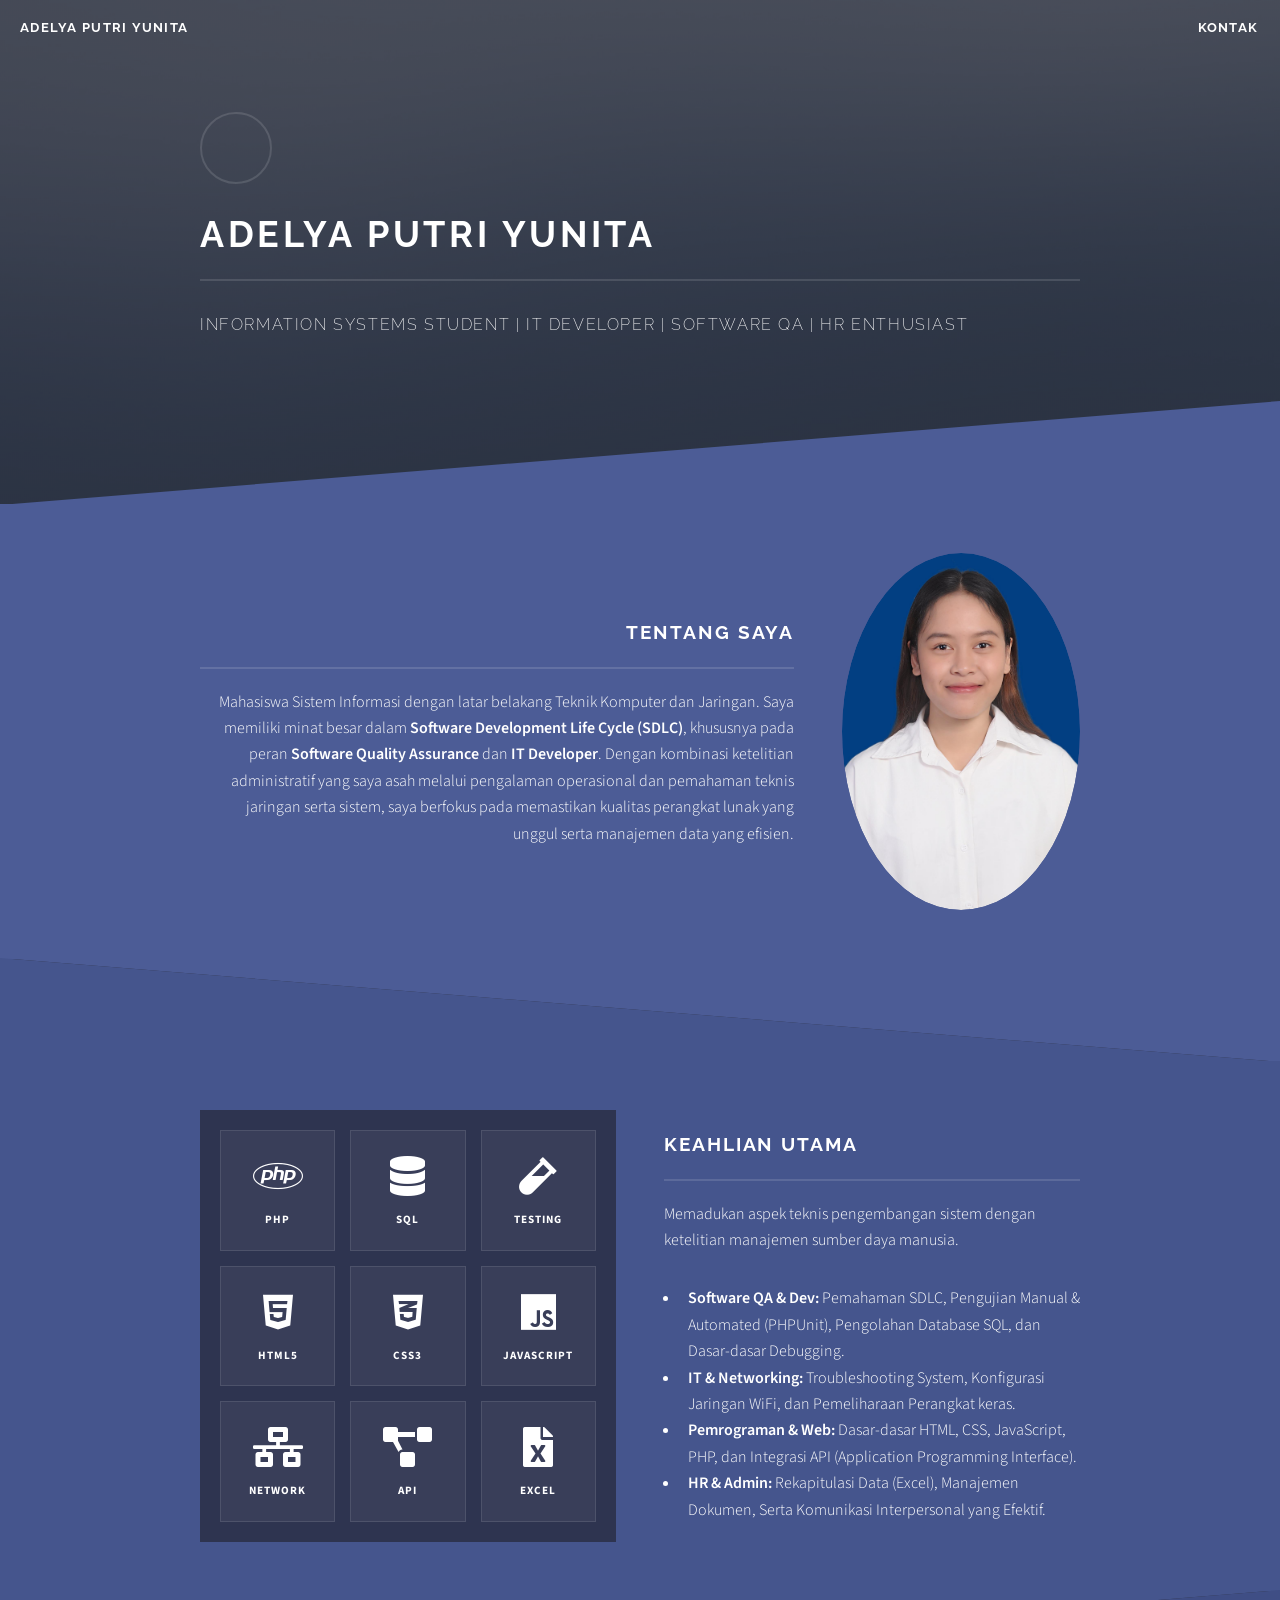
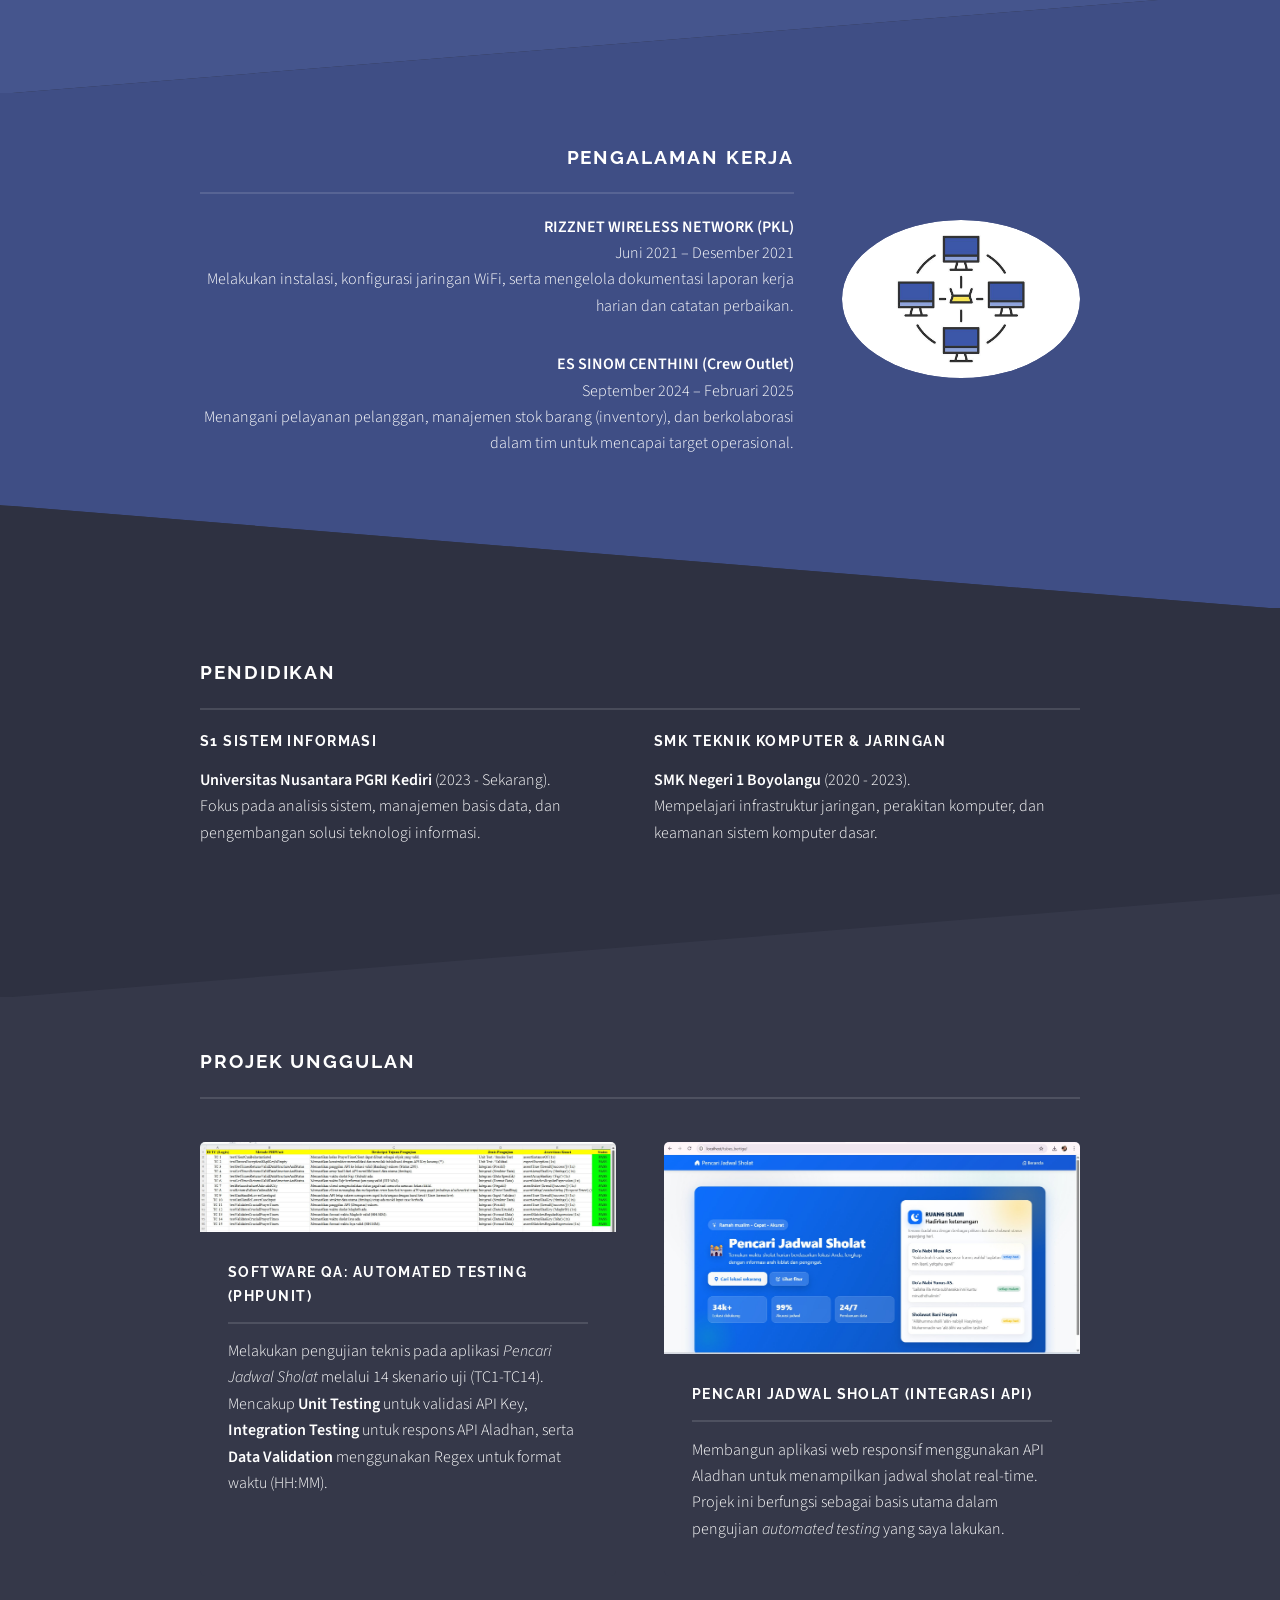
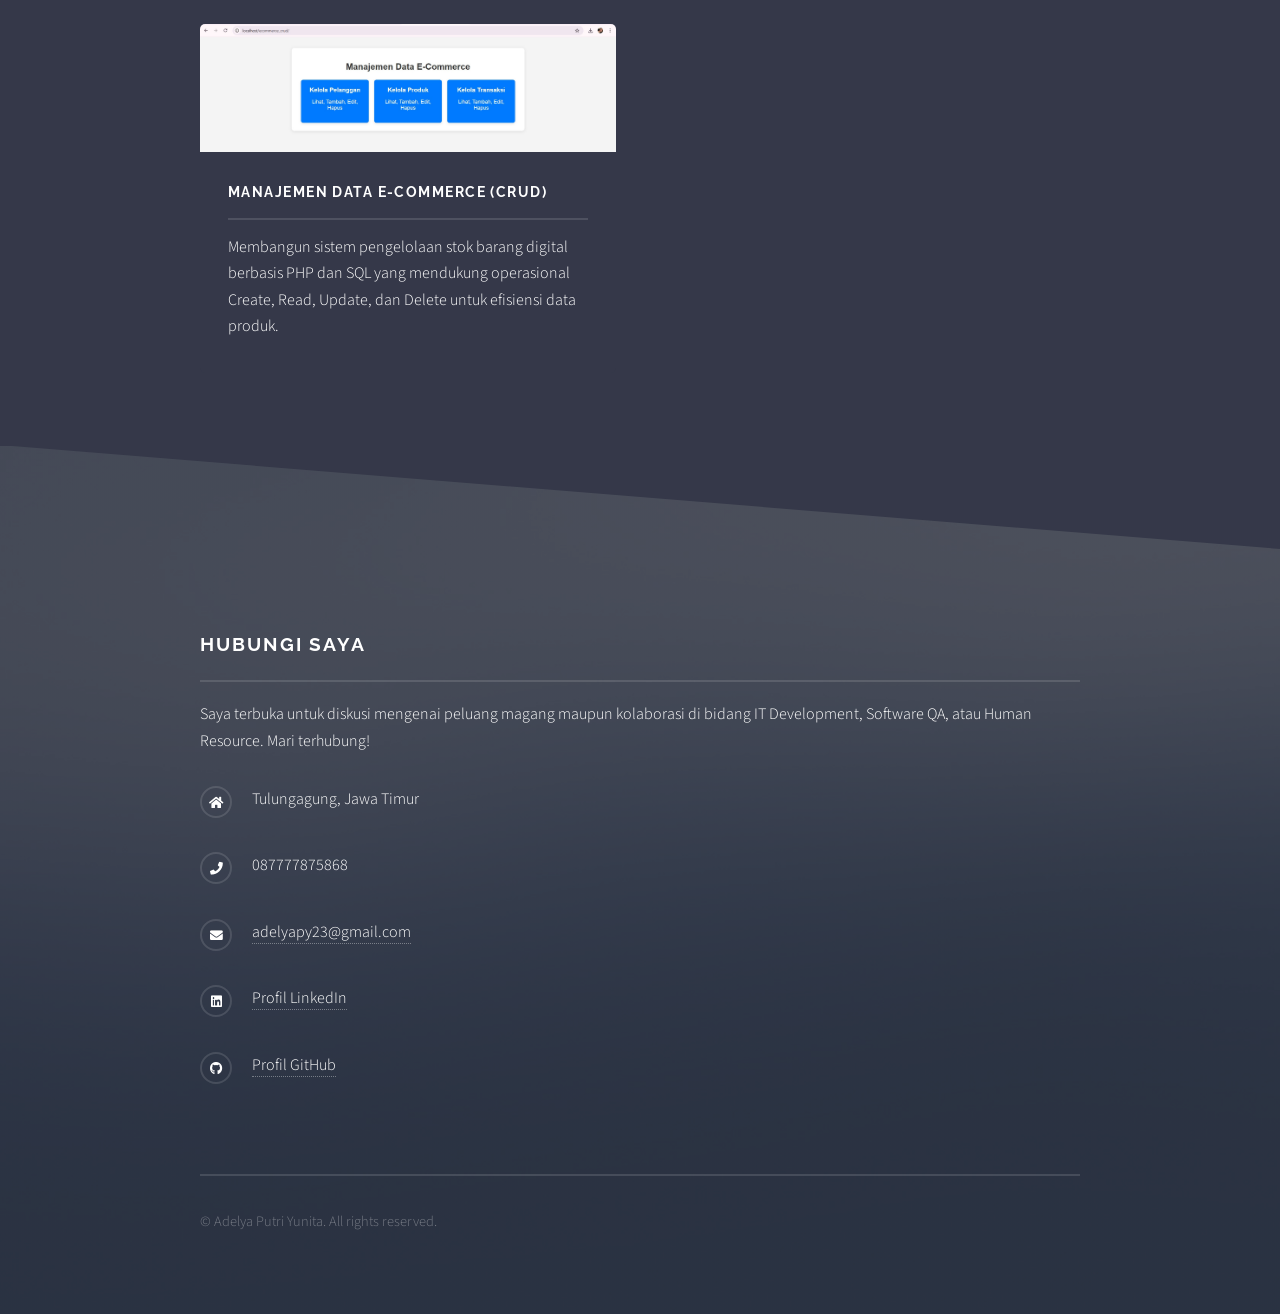
==== index.html @ 34295176 "[ADD] Menambahkan kode untuk tautan github" ====
<!DOCTYPE HTML>
<html>
	<head>
		<title>Portofolio | Adelya Putri Yunita</title>
		<meta charset="utf-8" />
		<meta name="viewport" content="width=device-width, initial-scale=1, user-scalable=no" />
		<link rel="stylesheet" href="assets/css/main.css" />
		<noscript><link rel="stylesheet" href="assets/css/noscript.css" /></noscript>
		<style>
			/* CSS khusus untuk kotak logo tools - SEGI EMPAT (TIDAK BULAT) */
			#two .image {
				border-radius: 0 !important; /* Menghilangkan border radius default template */
				background: #2e3450; /* Background gelap agar kontras */
				width: 100% !important; /* Memastikan lebar maksimal */
				max-width: 600px !important; /* Menambah batas lebar agar tidak terpotong */
			}

			#two .image:before {
				display: none; /* Menghilangkan overlay lingkaran jika ada */
			}

			.tool-grid {
				display: grid;
				grid-template-columns: repeat(3, 1fr);
				gap: 15px;
				padding: 20px;
			}

			.tool-box {
				background: rgba(255, 255, 255, 0.05); /* Kotak transparan halus */
				border: 1px solid rgba(255, 255, 255, 0.1);
				border-radius: 0; /* Pastikan kotak dalam juga tidak bulat */
				padding: 20px 10px;
				text-align: center;
				transition: transform 0.3s ease;
				display: flex;
				flex-direction: column;
				align-items: center;
				justify-content: center;
			}

			.tool-box:hover {
				background: rgba(255, 255, 255, 0.1);
				transform: translateY(-5px);
			}

			.tool-box i {
				font-size: 2.5em;
				color: #ffffff;
				margin-bottom: 10px;
				display: block;
				height: 50px; 
				line-height: 50px;
			}

			.tool-box span {
				font-size: 0.7em;
				font-weight: bold;
				text-transform: uppercase;
				letter-spacing: 1px;
				color: #ffffff;
				display: block;
			}
		</style>
	</head>
	<body class="is-preload">

		<div id="page-wrapper">

			<header id="header" class="alt">
				<h1><a href="index.html">Adelya Putri Yunita</a></h1>
				<nav>
					<a href="#footer">Kontak</a>
				</nav>
			</header>

			<section id="banner">
				<div class="inner">
					<div class="logo"><span class="icon fa-laptop-code"></span></div>
					<h2>Adelya Putri Yunita</h2>
					<p>Information Systems Student | IT Developer | Software QA | HR Enthusiast</p>
				</div>
			</section>

			<section id="wrapper">

				<section id="one" class="wrapper spotlight style1">
					<div class="inner">
						<a href="#" class="image"><img src="images/pic01.jpg" alt="Foto Adelya" /></a>
						<div class="content">
							<h2 class="major">Tentang Saya</h2>
							<p>Mahasiswa Sistem Informasi dengan latar belakang Teknik Komputer dan Jaringan. Saya memiliki minat besar dalam <b>Software Development Life Cycle (SDLC)</b>, khususnya pada peran <b>Software Quality Assurance</b> dan <b>IT Developer</b>. Dengan kombinasi ketelitian administratif yang saya asah melalui pengalaman operasional dan pemahaman teknis jaringan serta sistem, saya berfokus pada memastikan kualitas perangkat lunak yang unggul serta manajemen data yang efisien.</p>
						</div>
					</div>
				</section>

				<section id="two" class="wrapper alt spotlight style2">
					<div class="inner">
						<div class="image">
							<div class="tool-grid">
								<div class="tool-box">
									<i class="fab fa-php"></i>
									<span>PHP</span>
								</div>
								<div class="tool-box">
									<i class="fas fa-database"></i>
									<span>SQL</span>
								</div>
								<div class="tool-box">
									<i class="fas fa-vial"></i>
									<span>Testing</span>
								</div>
								<div class="tool-box">
									<i class="fab fa-html5"></i>
									<span>HTML5</span>
								</div>
								<div class="tool-box">
									<i class="fab fa-css3-alt"></i>
									<span>CSS3</span>
								</div>
								<div class="tool-box">
									<i class="fab fa-js"></i>
									<span>JavaScript</span>
								</div>
								<div class="tool-box">
									<i class="fas fa-network-wired"></i>
									<span>Network</span>
								</div>
								<div class="tool-box">
									<i class="fas fa-project-diagram"></i>
									<span>API</span>
								</div>
								<div class="tool-box">
									<i class="fas fa-file-excel"></i>
									<span>Excel</span>
								</div>
							</div>
						</div>
						<div class="content">
							<h2 class="major">Keahlian Utama</h2>
							<p>Memadukan aspek teknis pengembangan sistem dengan ketelitian manajemen sumber daya manusia.</p>
							<ul>
								<li><b>Software QA & Dev:</b> Pemahaman SDLC, Pengujian Manual & Automated (PHPUnit), Pengolahan Database SQL, dan Dasar-dasar Debugging.</li>
								<li><b>IT & Networking:</b> Troubleshooting System, Konfigurasi Jaringan WiFi, dan Pemeliharaan Perangkat keras.</li>
								<li><b>Pemrograman & Web:</b> Dasar-dasar HTML, CSS, JavaScript, PHP, dan Integrasi API (Application Programming Interface).</li>
								<li><b>HR & Admin:</b> Rekapitulasi Data (Excel), Manajemen Dokumen, Serta Komunikasi Interpersonal yang Efektif.</li>
							</ul>
						</div>
					</div>
				</section>

				<section id="three" class="wrapper spotlight style3">
					<div class="inner">
						<a href="#" class="image"><img src="images/experience.jpg" alt="Pengalaman Kerja" /></a>
						<div class="content">
							<h2 class="major">Pengalaman Kerja</h2>
							<p><b>RIZZNET WIRELESS NETWORK (PKL)</b><br>
							Juni 2021 – Desember 2021<br>
							Melakukan instalasi, konfigurasi jaringan WiFi, serta mengelola dokumentasi laporan kerja harian dan catatan perbaikan.</p>
							
							<p><b>ES SINOM CENTHINI (Crew Outlet)</b><br>
							September 2024 – Februari 2025<br>
							Menangani pelayanan pelanggan, manajemen stok barang (inventory), dan berkolaborasi dalam tim untuk mencapai target operasional.</p>
						</div>
					</div>
				</section>

				<section id="four" class="wrapper alt style1">
					<div class="inner">
						<h2 class="major">Pendidikan</h2>
						<div class="row">
							<div class="col-6 col-12-medium">
								<h3>S1 Sistem Informasi</h3>
								<p><b>Universitas Nusantara PGRI Kediri</b> (2023 - Sekarang).<br>
								Fokus pada analisis sistem, manajemen basis data, dan pengembangan solusi teknologi informasi.</p>
							</div>
							<div class="col-6 col-12-medium">
								<h3>SMK Teknik Komputer & Jaringan</h3>
								<p><b>SMK Negeri 1 Boyolangu</b> (2020 - 2023).<br>
								Mempelajari infrastruktur jaringan, perakitan komputer, dan keamanan sistem komputer dasar.</p>
							</div>
						</div>
					</div>
				</section>

				<section id="five" class="wrapper style2">
					<div class="inner">
						<h2 class="major">Projek Unggulan</h2>
						<section class="features">
							<article>
								<a href="#" class="image"><img src="images/project_qa.jpg" alt="Project QA" /></a>
								<h3 class="major">Software QA: Automated Testing (PHPUnit)</h3>
								<p>Melakukan pengujian teknis pada aplikasi <i>Pencari Jadwal Sholat</i> melalui 14 skenario uji (TC1-TC14). Mencakup <b>Unit Testing</b> untuk validasi API Key, <b>Integration Testing</b> untuk respons API Aladhan, serta <b>Data Validation</b> menggunakan Regex untuk format waktu (HH:MM).</p>
							</article>
							<article>
								<a href="#" class="image"><img src="images/project_sholat.jpg" alt="Pencari Jadwal Sholat" /></a>
								<h3 class="major">Pencari Jadwal Sholat (Integrasi API)</h3>
								<p>Membangun aplikasi web responsif menggunakan API Aladhan untuk menampilkan jadwal sholat real-time. Projek ini berfungsi sebagai basis utama dalam pengujian <i>automated testing</i> yang saya lakukan.</p>
							</article>
							<article>
								<a href="#" class="image"><img src="images/project_crud.jpg" alt="Project CRUD" /></a>
								<h3 class="major">Manajemen Data E-commerce (CRUD)</h3>
								<p>Membangun sistem pengelolaan stok barang digital berbasis PHP dan SQL yang mendukung operasional Create, Read, Update, dan Delete untuk efisiensi data produk.</p>
							</article>
						</section>
					</div>
				</section>

			</section>

			<section id="footer">
				<div class="inner">
					<h2 class="major">Hubungi Saya</h2>
					<p>Saya terbuka untuk diskusi mengenai peluang magang maupun kolaborasi di bidang IT Development, Software QA, atau Human Resource. Mari terhubung!</p>
					<ul class="contact">
						<li class="icon solid fa-home">Tulungagung, Jawa Timur</li>
						<li class="icon solid fa-phone">087777875868</li>
						<li class="icon solid fa-envelope"><a href="mailto:adelyapy23@gmail.com">adelyapy23@gmail.com</a></li>
						<li class="icon brands fa-linkedin"><a href="https://www.linkedin.com/in/adelya-putri-yunita/">Profil LinkedIn</a></li>
						<li class="icon brands fa-github"><a href="https://github.com/adelyapy">Profil GitHub</a></li>
					</ul>
					<ul class="copyright">
						<li>&copy; Adelya Putri Yunita. All rights reserved.</li>
					</ul>
				</div>
			</section>

		</div>

		<script src="assets/js/jquery.min.js"></script>
		<script src="assets/js/jquery.scrollex.min.js"></script>
		<script src="assets/js/browser.min.js"></script>
		<script src="assets/js/breakpoints.min.js"></script>
		<script src="assets/js/util.js"></script>
		<script src="assets/js/main.js"></script>

	</body>
</html>
---- assets/css/main.css ----
@import url(fontawesome-all.min.css);
@import url("https://fonts.googleapis.com/css?family=Raleway:200,700|Source+Sans+Pro:300,600,300italic,600italic");

/*
	Solid State by HTML5 UP
	html5up.net | @ajlkn
	Free for personal and commercial use under the CCA 3.0 license (html5up.net/license)
*/

html, body, div, span, applet, object,
iframe, h1, h2, h3, h4, h5, h6, p, blockquote,
pre, a, abbr, acronym, address, big, cite,
code, del, dfn, em, img, ins, kbd, q, s, samp,
small, strike, strong, sub, sup, tt, var, b,
u, i, center, dl, dt, dd, ol, ul, li, fieldset,
form, label, legend, table, caption, tbody,
tfoot, thead, tr, th, td, article, aside,
canvas, details, embed, figure, figcaption,
footer, header, hgroup, menu, nav, output, ruby,
section, summary, time, mark, audio, video {
	margin: 0;
	padding: 0;
	border: 0;
	font-size: 100%;
	font: inherit;
	vertical-align: baseline;}

article, aside, details, figcaption, figure,
footer, header, hgroup, menu, nav, section {
	display: block;}

body {
	line-height: 1;
}

ol, ul {
	list-style: none;
}

blockquote, q {
	quotes: none;
}

	blockquote:before, blockquote:after, q:before, q:after {
		content: '';
		content: none;
	}

table {
	border-collapse: collapse;
	border-spacing: 0;
}

body {
	-webkit-text-size-adjust: none;
}

mark {
	background-color: transparent;
	color: inherit;
}

input::-moz-focus-inner {
	border: 0;
	padding: 0;
}

input, select, textarea {
	-moz-appearance: none;
	-webkit-appearance: none;
	-ms-appearance: none;
	appearance: none;
}

/* Basic */

	@-ms-viewport {
		width: device-width;
	}

	body {
		-ms-overflow-style: scrollbar;
	}

	@media screen and (max-width: 480px) {

		html, body {
			min-width: 320px;
		}

	}

	html {
		box-sizing: border-box;
	}

	*, *:before, *:after {
		box-sizing: inherit;
	}

	body {
		background-color: #2e3141;
		background-image: linear-gradient(to top, rgba(46, 49, 65, 0.8), rgba(46, 49, 65, 0.8)), url("../../images/bg.jpg");
		background-size: auto, cover;
		background-attachment: fixed, fixed;
		background-position: center, center;
	}

		body.is-preload *, body.is-preload *:before, body.is-preload *:after {
			-moz-animation: none !important;
			-webkit-animation: none !important;
			-ms-animation: none !important;
			animation: none !important;
			-moz-transition: none !important;
			-webkit-transition: none !important;
			-ms-transition: none !important;
			transition: none !important;
		}

/* Type */

	body, input, select, textarea {
		color: #ffffff;
		font-family: "Source Sans Pro", Helvetica, sans-serif;
		font-size: 16.5pt;
		font-weight: 300;
		line-height: 1.65;
	}

		@media screen and (max-width: 1680px) {

			body, input, select, textarea {
				font-size: 13pt;
			}

		}

		@media screen and (max-width: 1280px) {

			body, input, select, textarea {
				font-size: 12pt;
			}

		}

		@media screen and (max-width: 980px) {

			body, input, select, textarea {
				font-size: 12pt;
			}

		}

		@media screen and (max-width: 736px) {

			body, input, select, textarea {
				font-size: 12pt;
			}

		}

		@media screen and (max-width: 480px) {

			body, input, select, textarea {
				font-size: 12pt;
			}

		}

	a {
		-moz-transition: color 0.2s ease-in-out, border-bottom-color 0.2s ease-in-out;
		-webkit-transition: color 0.2s ease-in-out, border-bottom-color 0.2s ease-in-out;
		-ms-transition: color 0.2s ease-in-out, border-bottom-color 0.2s ease-in-out;
		transition: color 0.2s ease-in-out, border-bottom-color 0.2s ease-in-out;
		border-bottom: dotted 1px rgba(255, 255, 255, 0.35);
		color: #ffffff;
		text-decoration: none;
	}

		a:hover {
			border-bottom-color: transparent;
			color: #ffffff !important;
		}

		a.special:not(.button) {
			text-decoration: none;
			border-bottom: 0;
			display: block;
			font-family: Raleway, Helvetica, sans-serif;
			font-size: 0.8em;
			font-weight: 700;
			letter-spacing: 0.1em;
			margin: 0 0 2em 0;
			text-transform: uppercase;
		}

			a.special:not(.button):before {
				-moz-osx-font-smoothing: grayscale;
				-webkit-font-smoothing: antialiased;
				display: inline-block;
				font-style: normal;
				font-variant: normal;
				text-rendering: auto;
				line-height: 1;
				text-transform: none !important;
				font-family: 'Font Awesome 5 Free';
				font-weight: 900;
			}

			a.special:not(.button):before {
				-moz-transition: background-color 0.2s ease-in-out;
				-webkit-transition: background-color 0.2s ease-in-out;
				-ms-transition: background-color 0.2s ease-in-out;
				transition: background-color 0.2s ease-in-out;
				border-radius: 100%;
				border: solid 2px rgba(255, 255, 255, 0.125);
				content: '\f105';
				display: inline-block;
				font-size: 1.25em;
				height: 2em;
				line-height: 1.75em;
				margin-right: 0.85em;
				text-align: center;
				text-indent: 0.15em;
				vertical-align: middle;
				width: 2em;
			}

			a.special:not(.button):hover:before {
				background-color: rgba(255, 255, 255, 0.025);
			}

			a.special:not(.button):active:before {
				background-color: rgba(255, 255, 255, 0.075);
			}

	strong, b {
		color: #ffffff;
		font-weight: 600;
	}

	em, i {
		font-style: italic;
	}

	p {
		margin: 0 0 2em 0;
	}

	h1, h2, h3, h4, h5, h6 {
		color: #ffffff;
		font-family: Raleway, Helvetica, sans-serif;
		font-weight: 700;
		letter-spacing: 0.1em;
		margin: 0 0 1em 0;
		text-transform: uppercase;
	}

		h1 a, h2 a, h3 a, h4 a, h5 a, h6 a {
			color: inherit;
			text-decoration: none;
			border-bottom: 0;
		}

		h1 span, h2 span, h3 span, h4 span, h5 span, h6 span {
			font-weight: 200;
		}

		h1.major, h2.major, h3.major, h4.major, h5.major, h6.major {
			padding-bottom: 1em;
			border-bottom: solid 2px rgba(255, 255, 255, 0.125);
		}

	h2 {
		font-size: 1.2em;
	}

	h3 {
		font-size: 0.9em;
	}

	h4 {
		font-size: 0.7em;
	}

	h5 {
		font-size: 0.7em;
	}

	h6 {
		font-size: 0.7em;
	}

	@media screen and (max-width: 736px) {

		h2 {
			font-size: 1em;
		}

		h3 {
			font-size: 0.8em;
		}

	}

	sub {
		font-size: 0.8em;
		position: relative;
		top: 0.5em;
	}

	sup {
		font-size: 0.8em;
		position: relative;
		top: -0.5em;
	}

	blockquote {
		border-left: solid 4px rgba(255, 255, 255, 0.125);
		font-style: italic;
		margin: 0 0 2em 0;
		padding: 0.5em 0 0.5em 2em;
	}

	code {
		background: rgba(255, 255, 255, 0.025);
		border-radius: 5px;
		border: solid 2px rgba(255, 255, 255, 0.125);
		font-family: "Courier New", monospace;
		font-size: 0.9em;
		margin: 0 0.25em;
		padding: 0.25em 0.65em;
	}

	pre {
		-webkit-overflow-scrolling: touch;
		font-family: "Courier New", monospace;
		font-size: 0.9em;
		margin: 0 0 2em 0;
	}

		pre code {
			display: block;
			line-height: 1.75em;
			padding: 1em 1.5em;
			overflow-x: auto;
		}

	hr {
		border: 0;
		border-bottom: solid 2px rgba(255, 255, 255, 0.125);
		margin: 2.5em 0;
	}

		hr.major {
			margin: 4em 0;
		}

	.align-left {
		text-align: left;
	}

	.align-center {
		text-align: center;
	}

	.align-right {
		text-align: right;
	}

/* Row */

	.row {
		display: flex;
		flex-wrap: wrap;
		box-sizing: border-box;
		align-items: stretch;
	}

		.row > * {
			box-sizing: border-box;
		}

		.row.gtr-uniform > * > :last-child {
			margin-bottom: 0;
		}

		.row.aln-left {
			justify-content: flex-start;
		}

		.row.aln-center {
			justify-content: center;
		}

		.row.aln-right {
			justify-content: flex-end;
		}

		.row.aln-top {
			align-items: flex-start;
		}

		.row.aln-middle {
			align-items: center;
		}

		.row.aln-bottom {
			align-items: flex-end;
		}

		.row > .imp {
			order: -1;
		}

		.row > .col-1 {
			width: 8.33333%;
		}

		.row > .off-1 {
			margin-left: 8.33333%;
		}

		.row > .col-2 {
			width: 16.66667%;
		}

		.row > .off-2 {
			margin-left: 16.66667%;
		}

		.row > .col-3 {
			width: 25%;
		}

		.row > .off-3 {
			margin-left: 25%;
		}

		.row > .col-4 {
			width: 33.33333%;
		}

		.row > .off-4 {
			margin-left: 33.33333%;
		}

		.row > .col-5 {
			width: 41.66667%;
		}

		.row > .off-5 {
			margin-left: 41.66667%;
		}

		.row > .col-6 {
			width: 50%;
		}

		.row > .off-6 {
			margin-left: 50%;
		}

		.row > .col-7 {
			width: 58.33333%;
		}

		.row > .off-7 {
			margin-left: 58.33333%;
		}

		.row > .col-8 {
			width: 66.66667%;
		}

		.row > .off-8 {
			margin-left: 66.66667%;
		}

		.row > .col-9 {
			width: 75%;
		}

		.row > .off-9 {
			margin-left: 75%;
		}

		.row > .col-10 {
			width: 83.33333%;
		}

		.row > .off-10 {
			margin-left: 83.33333%;
		}

		.row > .col-11 {
			width: 91.66667%;
		}

		.row > .off-11 {
			margin-left: 91.66667%;
		}

		.row > .col-12 {
			width: 100%;
		}

		.row > .off-12 {
			margin-left: 100%;
		}

		.row.gtr-0 {
			margin-top: 0;
			margin-left: 0em;
		}

			.row.gtr-0 > * {
				padding: 0 0 0 0em;
			}

			.row.gtr-0.gtr-uniform {
				margin-top: 0em;
			}

				.row.gtr-0.gtr-uniform > * {
					padding-top: 0em;
				}

		.row.gtr-25 {
			margin-top: 0;
			margin-left: -0.4375em;
		}

			.row.gtr-25 > * {
				padding: 0 0 0 0.4375em;
			}

			.row.gtr-25.gtr-uniform {
				margin-top: -0.4375em;
			}

				.row.gtr-25.gtr-uniform > * {
					padding-top: 0.4375em;
				}

		.row.gtr-50 {
			margin-top: 0;
			margin-left: -0.875em;
		}

			.row.gtr-50 > * {
				padding: 0 0 0 0.875em;
			}

			.row.gtr-50.gtr-uniform {
				margin-top: -0.875em;
			}

				.row.gtr-50.gtr-uniform > * {
					padding-top: 0.875em;
				}

		.row {
			margin-top: 0;
			margin-left: -1.75em;
		}

			.row > * {
				padding: 0 0 0 1.75em;
			}

			.row.gtr-uniform {
				margin-top: -1.75em;
			}

				.row.gtr-uniform > * {
					padding-top: 1.75em;
				}

		.row.gtr-150 {
			margin-top: 0;
			margin-left: -2.625em;
		}

			.row.gtr-150 > * {
				padding: 0 0 0 2.625em;
			}

			.row.gtr-150.gtr-uniform {
				margin-top: -2.625em;
			}

				.row.gtr-150.gtr-uniform > * {
					padding-top: 2.625em;
				}

		.row.gtr-200 {
			margin-top: 0;
			margin-left: -3.5em;
		}

			.row.gtr-200 > * {
				padding: 0 0 0 3.5em;
			}

			.row.gtr-200.gtr-uniform {
				margin-top: -3.5em;
			}

				.row.gtr-200.gtr-uniform > * {
					padding-top: 3.5em;
				}

		@media screen and (max-width: 1680px) {

			.row {
				display: flex;
				flex-wrap: wrap;
				box-sizing: border-box;
				align-items: stretch;
			}

				.row > * {
					box-sizing: border-box;
				}

				.row.gtr-uniform > * > :last-child {
					margin-bottom: 0;
				}

				.row.aln-left {
					justify-content: flex-start;
				}

				.row.aln-center {
					justify-content: center;
				}

				.row.aln-right {
					justify-content: flex-end;
				}

				.row.aln-top {
					align-items: flex-start;
				}

				.row.aln-middle {
					align-items: center;
				}

				.row.aln-bottom {
					align-items: flex-end;
				}

				.row > .imp-xlarge {
					order: -1;
				}

				.row > .col-1-xlarge {
					width: 8.33333%;
				}

				.row > .off-1-xlarge {
					margin-left: 8.33333%;
				}

				.row > .col-2-xlarge {
					width: 16.66667%;
				}

				.row > .off-2-xlarge {
					margin-left: 16.66667%;
				}

				.row > .col-3-xlarge {
					width: 25%;
				}

				.row > .off-3-xlarge {
					margin-left: 25%;
				}

				.row > .col-4-xlarge {
					width: 33.33333%;
				}

				.row > .off-4-xlarge {
					margin-left: 33.33333%;
				}

				.row > .col-5-xlarge {
					width: 41.66667%;
				}

				.row > .off-5-xlarge {
					margin-left: 41.66667%;
				}

				.row > .col-6-xlarge {
					width: 50%;
				}

				.row > .off-6-xlarge {
					margin-left: 50%;
				}

				.row > .col-7-xlarge {
					width: 58.33333%;
				}

				.row > .off-7-xlarge {
					margin-left: 58.33333%;
				}

				.row > .col-8-xlarge {
					width: 66.66667%;
				}

				.row > .off-8-xlarge {
					margin-left: 66.66667%;
				}

				.row > .col-9-xlarge {
					width: 75%;
				}

				.row > .off-9-xlarge {
					margin-left: 75%;
				}

				.row > .col-10-xlarge {
					width: 83.33333%;
				}

				.row > .off-10-xlarge {
					margin-left: 83.33333%;
				}

				.row > .col-11-xlarge {
					width: 91.66667%;
				}

				.row > .off-11-xlarge {
					margin-left: 91.66667%;
				}

				.row > .col-12-xlarge {
					width: 100%;
				}

				.row > .off-12-xlarge {
					margin-left: 100%;
				}

				.row.gtr-0 {
					margin-top: 0;
					margin-left: 0em;
				}

					.row.gtr-0 > * {
						padding: 0 0 0 0em;
					}

					.row.gtr-0.gtr-uniform {
						margin-top: 0em;
					}

						.row.gtr-0.gtr-uniform > * {
							padding-top: 0em;
						}

				.row.gtr-25 {
					margin-top: 0;
					margin-left: -0.4375em;
				}

					.row.gtr-25 > * {
						padding: 0 0 0 0.4375em;
					}

					.row.gtr-25.gtr-uniform {
						margin-top: -0.4375em;
					}

						.row.gtr-25.gtr-uniform > * {
							padding-top: 0.4375em;
						}

				.row.gtr-50 {
					margin-top: 0;
					margin-left: -0.875em;
				}

					.row.gtr-50 > * {
						padding: 0 0 0 0.875em;
					}

					.row.gtr-50.gtr-uniform {
						margin-top: -0.875em;
					}

						.row.gtr-50.gtr-uniform > * {
							padding-top: 0.875em;
						}

				.row {
					margin-top: 0;
					margin-left: -1.75em;
				}

					.row > * {
						padding: 0 0 0 1.75em;
					}

					.row.gtr-uniform {
						margin-top: -1.75em;
					}

						.row.gtr-uniform > * {
							padding-top: 1.75em;
						}

				.row.gtr-150 {
					margin-top: 0;
					margin-left: -2.625em;
				}

					.row.gtr-150 > * {
						padding: 0 0 0 2.625em;
					}

					.row.gtr-150.gtr-uniform {
						margin-top: -2.625em;
					}

						.row.gtr-150.gtr-uniform > * {
							padding-top: 2.625em;
						}

				.row.gtr-200 {
					margin-top: 0;
					margin-left: -3.5em;
				}

					.row.gtr-200 > * {
						padding: 0 0 0 3.5em;
					}

					.row.gtr-200.gtr-uniform {
						margin-top: -3.5em;
					}

						.row.gtr-200.gtr-uniform > * {
							padding-top: 3.5em;
						}

		}

		@media screen and (max-width: 1280px) {

			.row {
				display: flex;
				flex-wrap: wrap;
				box-sizing: border-box;
				align-items: stretch;
			}

				.row > * {
					box-sizing: border-box;
				}

				.row.gtr-uniform > * > :last-child {
					margin-bottom: 0;
				}

				.row.aln-left {
					justify-content: flex-start;
				}

				.row.aln-center {
					justify-content: center;
				}

				.row.aln-right {
					justify-content: flex-end;
				}

				.row.aln-top {
					align-items: flex-start;
				}

				.row.aln-middle {
					align-items: center;
				}

				.row.aln-bottom {
					align-items: flex-end;
				}

				.row > .imp-large {
					order: -1;
				}

				.row > .col-1-large {
					width: 8.33333%;
				}

				.row > .off-1-large {
					margin-left: 8.33333%;
				}

				.row > .col-2-large {
					width: 16.66667%;
				}

				.row > .off-2-large {
					margin-left: 16.66667%;
				}

				.row > .col-3-large {
					width: 25%;
				}

				.row > .off-3-large {
					margin-left: 25%;
				}

				.row > .col-4-large {
					width: 33.33333%;
				}

				.row > .off-4-large {
					margin-left: 33.33333%;
				}

				.row > .col-5-large {
					width: 41.66667%;
				}

				.row > .off-5-large {
					margin-left: 41.66667%;
				}

				.row > .col-6-large {
					width: 50%;
				}

				.row > .off-6-large {
					margin-left: 50%;
				}

				.row > .col-7-large {
					width: 58.33333%;
				}

				.row > .off-7-large {
					margin-left: 58.33333%;
				}

				.row > .col-8-large {
					width: 66.66667%;
				}

				.row > .off-8-large {
					margin-left: 66.66667%;
				}

				.row > .col-9-large {
					width: 75%;
				}

				.row > .off-9-large {
					margin-left: 75%;
				}

				.row > .col-10-large {
					width: 83.33333%;
				}

				.row > .off-10-large {
					margin-left: 83.33333%;
				}

				.row > .col-11-large {
					width: 91.66667%;
				}

				.row > .off-11-large {
					margin-left: 91.66667%;
				}

				.row > .col-12-large {
					width: 100%;
				}

				.row > .off-12-large {
					margin-left: 100%;
				}

				.row.gtr-0 {
					margin-top: 0;
					margin-left: 0em;
				}

					.row.gtr-0 > * {
						padding: 0 0 0 0em;
					}

					.row.gtr-0.gtr-uniform {
						margin-top: 0em;
					}

						.row.gtr-0.gtr-uniform > * {
							padding-top: 0em;
						}

				.row.gtr-25 {
					margin-top: 0;
					margin-left: -0.4375em;
				}

					.row.gtr-25 > * {
						padding: 0 0 0 0.4375em;
					}

					.row.gtr-25.gtr-uniform {
						margin-top: -0.4375em;
					}

						.row.gtr-25.gtr-uniform > * {
							padding-top: 0.4375em;
						}

				.row.gtr-50 {
					margin-top: 0;
					margin-left: -0.875em;
				}

					.row.gtr-50 > * {
						padding: 0 0 0 0.875em;
					}

					.row.gtr-50.gtr-uniform {
						margin-top: -0.875em;
					}

						.row.gtr-50.gtr-uniform > * {
							padding-top: 0.875em;
						}

				.row {
					margin-top: 0;
					margin-left: -1.75em;
				}

					.row > * {
						padding: 0 0 0 1.75em;
					}

					.row.gtr-uniform {
						margin-top: -1.75em;
					}

						.row.gtr-uniform > * {
							padding-top: 1.75em;
						}

				.row.gtr-150 {
					margin-top: 0;
					margin-left: -2.625em;
				}

					.row.gtr-150 > * {
						padding: 0 0 0 2.625em;
					}

					.row.gtr-150.gtr-uniform {
						margin-top: -2.625em;
					}

						.row.gtr-150.gtr-uniform > * {
							padding-top: 2.625em;
						}

				.row.gtr-200 {
					margin-top: 0;
					margin-left: -3.5em;
				}

					.row.gtr-200 > * {
						padding: 0 0 0 3.5em;
					}

					.row.gtr-200.gtr-uniform {
						margin-top: -3.5em;
					}

						.row.gtr-200.gtr-uniform > * {
							padding-top: 3.5em;
						}

		}

		@media screen and (max-width: 980px) {

			.row {
				display: flex;
				flex-wrap: wrap;
				box-sizing: border-box;
				align-items: stretch;
			}

				.row > * {
					box-sizing: border-box;
				}

				.row.gtr-uniform > * > :last-child {
					margin-bottom: 0;
				}

				.row.aln-left {
					justify-content: flex-start;
				}

				.row.aln-center {
					justify-content: center;
				}

				.row.aln-right {
					justify-content: flex-end;
				}

				.row.aln-top {
					align-items: flex-start;
				}

				.row.aln-middle {
					align-items: center;
				}

				.row.aln-bottom {
					align-items: flex-end;
				}

				.row > .imp-medium {
					order: -1;
				}

				.row > .col-1-medium {
					width: 8.33333%;
				}

				.row > .off-1-medium {
					margin-left: 8.33333%;
				}

				.row > .col-2-medium {
					width: 16.66667%;
				}

				.row > .off-2-medium {
					margin-left: 16.66667%;
				}

				.row > .col-3-medium {
					width: 25%;
				}

				.row > .off-3-medium {
					margin-left: 25%;
				}

				.row > .col-4-medium {
					width: 33.33333%;
				}

				.row > .off-4-medium {
					margin-left: 33.33333%;
				}

				.row > .col-5-medium {
					width: 41.66667%;
				}

				.row > .off-5-medium {
					margin-left: 41.66667%;
				}

				.row > .col-6-medium {
					width: 50%;
				}

				.row > .off-6-medium {
					margin-left: 50%;
				}

				.row > .col-7-medium {
					width: 58.33333%;
				}

				.row > .off-7-medium {
					margin-left: 58.33333%;
				}

				.row > .col-8-medium {
					width: 66.66667%;
				}

				.row > .off-8-medium {
					margin-left: 66.66667%;
				}

				.row > .col-9-medium {
					width: 75%;
				}

				.row > .off-9-medium {
					margin-left: 75%;
				}

				.row > .col-10-medium {
					width: 83.33333%;
				}

				.row > .off-10-medium {
					margin-left: 83.33333%;
				}

				.row > .col-11-medium {
					width: 91.66667%;
				}

				.row > .off-11-medium {
					margin-left: 91.66667%;
				}

				.row > .col-12-medium {
					width: 100%;
				}

				.row > .off-12-medium {
					margin-left: 100%;
				}

				.row.gtr-0 {
					margin-top: 0;
					margin-left: 0em;
				}

					.row.gtr-0 > * {
						padding: 0 0 0 0em;
					}

					.row.gtr-0.gtr-uniform {
						margin-top: 0em;
					}

						.row.gtr-0.gtr-uniform > * {
							padding-top: 0em;
						}

				.row.gtr-25 {
					margin-top: 0;
					margin-left: -0.4375em;
				}

					.row.gtr-25 > * {
						padding: 0 0 0 0.4375em;
					}

					.row.gtr-25.gtr-uniform {
						margin-top: -0.4375em;
					}

						.row.gtr-25.gtr-uniform > * {
							padding-top: 0.4375em;
						}

				.row.gtr-50 {
					margin-top: 0;
					margin-left: -0.875em;
				}

					.row.gtr-50 > * {
						padding: 0 0 0 0.875em;
					}

					.row.gtr-50.gtr-uniform {
						margin-top: -0.875em;
					}

						.row.gtr-50.gtr-uniform > * {
							padding-top: 0.875em;
						}

				.row {
					margin-top: 0;
					margin-left: -1.75em;
				}

					.row > * {
						padding: 0 0 0 1.75em;
					}

					.row.gtr-uniform {
						margin-top: -1.75em;
					}

						.row.gtr-uniform > * {
							padding-top: 1.75em;
						}

				.row.gtr-150 {
					margin-top: 0;
					margin-left: -2.625em;
				}

					.row.gtr-150 > * {
						padding: 0 0 0 2.625em;
					}

					.row.gtr-150.gtr-uniform {
						margin-top: -2.625em;
					}

						.row.gtr-150.gtr-uniform > * {
							padding-top: 2.625em;
						}

				.row.gtr-200 {
					margin-top: 0;
					margin-left: -3.5em;
				}

					.row.gtr-200 > * {
						padding: 0 0 0 3.5em;
					}

					.row.gtr-200.gtr-uniform {
						margin-top: -3.5em;
					}

						.row.gtr-200.gtr-uniform > * {
							padding-top: 3.5em;
						}

		}

		@media screen and (max-width: 736px) {

			.row {
				display: flex;
				flex-wrap: wrap;
				box-sizing: border-box;
				align-items: stretch;
			}

				.row > * {
					box-sizing: border-box;
				}

				.row.gtr-uniform > * > :last-child {
					margin-bottom: 0;
				}

				.row.aln-left {
					justify-content: flex-start;
				}

				.row.aln-center {
					justify-content: center;
				}

				.row.aln-right {
					justify-content: flex-end;
				}

				.row.aln-top {
					align-items: flex-start;
				}

				.row.aln-middle {
					align-items: center;
				}

				.row.aln-bottom {
					align-items: flex-end;
				}

				.row > .imp-small {
					order: -1;
				}

				.row > .col-1-small {
					width: 8.33333%;
				}

				.row > .off-1-small {
					margin-left: 8.33333%;
				}

				.row > .col-2-small {
					width: 16.66667%;
				}

				.row > .off-2-small {
					margin-left: 16.66667%;
				}

				.row > .col-3-small {
					width: 25%;
				}

				.row > .off-3-small {
					margin-left: 25%;
				}

				.row > .col-4-small {
					width: 33.33333%;
				}

				.row > .off-4-small {
					margin-left: 33.33333%;
				}

				.row > .col-5-small {
					width: 41.66667%;
				}

				.row > .off-5-small {
					margin-left: 41.66667%;
				}

				.row > .col-6-small {
					width: 50%;
				}

				.row > .off-6-small {
					margin-left: 50%;
				}

				.row > .col-7-small {
					width: 58.33333%;
				}

				.row > .off-7-small {
					margin-left: 58.33333%;
				}

				.row > .col-8-small {
					width: 66.66667%;
				}

				.row > .off-8-small {
					margin-left: 66.66667%;
				}

				.row > .col-9-small {
					width: 75%;
				}

				.row > .off-9-small {
					margin-left: 75%;
				}

				.row > .col-10-small {
					width: 83.33333%;
				}

				.row > .off-10-small {
					margin-left: 83.33333%;
				}

				.row > .col-11-small {
					width: 91.66667%;
				}

				.row > .off-11-small {
					margin-left: 91.66667%;
				}

				.row > .col-12-small {
					width: 100%;
				}

				.row > .off-12-small {
					margin-left: 100%;
				}

				.row.gtr-0 {
					margin-top: 0;
					margin-left: 0em;
				}

					.row.gtr-0 > * {
						padding: 0 0 0 0em;
					}

					.row.gtr-0.gtr-uniform {
						margin-top: 0em;
					}

						.row.gtr-0.gtr-uniform > * {
							padding-top: 0em;
						}

				.row.gtr-25 {
					margin-top: 0;
					margin-left: -0.3125em;
				}

					.row.gtr-25 > * {
						padding: 0 0 0 0.3125em;
					}

					.row.gtr-25.gtr-uniform {
						margin-top: -0.3125em;
					}

						.row.gtr-25.gtr-uniform > * {
							padding-top: 0.3125em;
						}

				.row.gtr-50 {
					margin-top: 0;
					margin-left: -0.625em;
				}

					.row.gtr-50 > * {
						padding: 0 0 0 0.625em;
					}

					.row.gtr-50.gtr-uniform {
						margin-top: -0.625em;
					}

						.row.gtr-50.gtr-uniform > * {
							padding-top: 0.625em;
						}

				.row {
					margin-top: 0;
					margin-left: -1.25em;
				}

					.row > * {
						padding: 0 0 0 1.25em;
					}

					.row.gtr-uniform {
						margin-top: -1.25em;
					}

						.row.gtr-uniform > * {
							padding-top: 1.25em;
						}

				.row.gtr-150 {
					margin-top: 0;
					margin-left: -1.875em;
				}

					.row.gtr-150 > * {
						padding: 0 0 0 1.875em;
					}

					.row.gtr-150.gtr-uniform {
						margin-top: -1.875em;
					}

						.row.gtr-150.gtr-uniform > * {
							padding-top: 1.875em;
						}

				.row.gtr-200 {
					margin-top: 0;
					margin-left: -2.5em;
				}

					.row.gtr-200 > * {
						padding: 0 0 0 2.5em;
					}

					.row.gtr-200.gtr-uniform {
						margin-top: -2.5em;
					}

						.row.gtr-200.gtr-uniform > * {
							padding-top: 2.5em;
						}

		}

		@media screen and (max-width: 480px) {

			.row {
				display: flex;
				flex-wrap: wrap;
				box-sizing: border-box;
				align-items: stretch;
			}

				.row > * {
					box-sizing: border-box;
				}

				.row.gtr-uniform > * > :last-child {
					margin-bottom: 0;
				}

				.row.aln-left {
					justify-content: flex-start;
				}

				.row.aln-center {
					justify-content: center;
				}

				.row.aln-right {
					justify-content: flex-end;
				}

				.row.aln-top {
					align-items: flex-start;
				}

				.row.aln-middle {
					align-items: center;
				}

				.row.aln-bottom {
					align-items: flex-end;
				}

				.row > .imp-xsmall {
					order: -1;
				}

				.row > .col-1-xsmall {
					width: 8.33333%;
				}

				.row > .off-1-xsmall {
					margin-left: 8.33333%;
				}

				.row > .col-2-xsmall {
					width: 16.66667%;
				}

				.row > .off-2-xsmall {
					margin-left: 16.66667%;
				}

				.row > .col-3-xsmall {
					width: 25%;
				}

				.row > .off-3-xsmall {
					margin-left: 25%;
				}

				.row > .col-4-xsmall {
					width: 33.33333%;
				}

				.row > .off-4-xsmall {
					margin-left: 33.33333%;
				}

				.row > .col-5-xsmall {
					width: 41.66667%;
				}

				.row > .off-5-xsmall {
					margin-left: 41.66667%;
				}

				.row > .col-6-xsmall {
					width: 50%;
				}

				.row > .off-6-xsmall {
					margin-left: 50%;
				}

				.row > .col-7-xsmall {
					width: 58.33333%;
				}

				.row > .off-7-xsmall {
					margin-left: 58.33333%;
				}

				.row > .col-8-xsmall {
					width: 66.66667%;
				}

				.row > .off-8-xsmall {
					margin-left: 66.66667%;
				}

				.row > .col-9-xsmall {
					width: 75%;
				}

				.row > .off-9-xsmall {
					margin-left: 75%;
				}

				.row > .col-10-xsmall {
					width: 83.33333%;
				}

				.row > .off-10-xsmall {
					margin-left: 83.33333%;
				}

				.row > .col-11-xsmall {
					width: 91.66667%;
				}

				.row > .off-11-xsmall {
					margin-left: 91.66667%;
				}

				.row > .col-12-xsmall {
					width: 100%;
				}

				.row > .off-12-xsmall {
					margin-left: 100%;
				}

				.row.gtr-0 {
					margin-top: 0;
					margin-left: 0em;
				}

					.row.gtr-0 > * {
						padding: 0 0 0 0em;
					}

					.row.gtr-0.gtr-uniform {
						margin-top: 0em;
					}

						.row.gtr-0.gtr-uniform > * {
							padding-top: 0em;
						}

				.row.gtr-25 {
					margin-top: 0;
					margin-left: -0.3125em;
				}

					.row.gtr-25 > * {
						padding: 0 0 0 0.3125em;
					}

					.row.gtr-25.gtr-uniform {
						margin-top: -0.3125em;
					}

						.row.gtr-25.gtr-uniform > * {
							padding-top: 0.3125em;
						}

				.row.gtr-50 {
					margin-top: 0;
					margin-left: -0.625em;
				}

					.row.gtr-50 > * {
						padding: 0 0 0 0.625em;
					}

					.row.gtr-50.gtr-uniform {
						margin-top: -0.625em;
					}

						.row.gtr-50.gtr-uniform > * {
							padding-top: 0.625em;
						}

				.row {
					margin-top: 0;
					margin-left: -1.25em;
				}

					.row > * {
						padding: 0 0 0 1.25em;
					}

					.row.gtr-uniform {
						margin-top: -1.25em;
					}

						.row.gtr-uniform > * {
							padding-top: 1.25em;
						}

				.row.gtr-150 {
					margin-top: 0;
					margin-left: -1.875em;
				}

					.row.gtr-150 > * {
						padding: 0 0 0 1.875em;
					}

					.row.gtr-150.gtr-uniform {
						margin-top: -1.875em;
					}

						.row.gtr-150.gtr-uniform > * {
							padding-top: 1.875em;
						}

				.row.gtr-200 {
					margin-top: 0;
					margin-left: -2.5em;
				}

					.row.gtr-200 > * {
						padding: 0 0 0 2.5em;
					}

					.row.gtr-200.gtr-uniform {
						margin-top: -2.5em;
					}

						.row.gtr-200.gtr-uniform > * {
							padding-top: 2.5em;
						}

		}

		@media screen and (max-width: 360px) {

			.row {
				display: flex;
				flex-wrap: wrap;
				box-sizing: border-box;
				align-items: stretch;
			}

				.row > * {
					box-sizing: border-box;
				}

				.row.gtr-uniform > * > :last-child {
					margin-bottom: 0;
				}

				.row.aln-left {
					justify-content: flex-start;
				}

				.row.aln-center {
					justify-content: center;
				}

				.row.aln-right {
					justify-content: flex-end;
				}

				.row.aln-top {
					align-items: flex-start;
				}

				.row.aln-middle {
					align-items: center;
				}

				.row.aln-bottom {
					align-items: flex-end;
				}

				.row > .imp-xxsmall {
					order: -1;
				}

				.row > .col-1-xxsmall {
					width: 8.33333%;
				}

				.row > .off-1-xxsmall {
					margin-left: 8.33333%;
				}

				.row > .col-2-xxsmall {
					width: 16.66667%;
				}

				.row > .off-2-xxsmall {
					margin-left: 16.66667%;
				}

				.row > .col-3-xxsmall {
					width: 25%;
				}

				.row > .off-3-xxsmall {
					margin-left: 25%;
				}

				.row > .col-4-xxsmall {
					width: 33.33333%;
				}

				.row > .off-4-xxsmall {
					margin-left: 33.33333%;
				}

				.row > .col-5-xxsmall {
					width: 41.66667%;
				}

				.row > .off-5-xxsmall {
					margin-left: 41.66667%;
				}

				.row > .col-6-xxsmall {
					width: 50%;
				}

				.row > .off-6-xxsmall {
					margin-left: 50%;
				}

				.row > .col-7-xxsmall {
					width: 58.33333%;
				}

				.row > .off-7-xxsmall {
					margin-left: 58.33333%;
				}

				.row > .col-8-xxsmall {
					width: 66.66667%;
				}

				.row > .off-8-xxsmall {
					margin-left: 66.66667%;
				}

				.row > .col-9-xxsmall {
					width: 75%;
				}

				.row > .off-9-xxsmall {
					margin-left: 75%;
				}

				.row > .col-10-xxsmall {
					width: 83.33333%;
				}

				.row > .off-10-xxsmall {
					margin-left: 83.33333%;
				}

				.row > .col-11-xxsmall {
					width: 91.66667%;
				}

				.row > .off-11-xxsmall {
					margin-left: 91.66667%;
				}

				.row > .col-12-xxsmall {
					width: 100%;
				}

				.row > .off-12-xxsmall {
					margin-left: 100%;
				}

				.row.gtr-0 {
					margin-top: 0;
					margin-left: 0em;
				}

					.row.gtr-0 > * {
						padding: 0 0 0 0em;
					}

					.row.gtr-0.gtr-uniform {
						margin-top: 0em;
					}

						.row.gtr-0.gtr-uniform > * {
							padding-top: 0em;
						}

				.row.gtr-25 {
					margin-top: 0;
					margin-left: -0.3125em;
				}

					.row.gtr-25 > * {
						padding: 0 0 0 0.3125em;
					}

					.row.gtr-25.gtr-uniform {
						margin-top: -0.3125em;
					}

						.row.gtr-25.gtr-uniform > * {
							padding-top: 0.3125em;
						}

				.row.gtr-50 {
					margin-top: 0;
					margin-left: -0.625em;
				}

					.row.gtr-50 > * {
						padding: 0 0 0 0.625em;
					}

					.row.gtr-50.gtr-uniform {
						margin-top: -0.625em;
					}

						.row.gtr-50.gtr-uniform > * {
							padding-top: 0.625em;
						}

				.row {
					margin-top: 0;
					margin-left: -1.25em;
				}

					.row > * {
						padding: 0 0 0 1.25em;
					}

					.row.gtr-uniform {
						margin-top: -1.25em;
					}

						.row.gtr-uniform > * {
							padding-top: 1.25em;
						}

				.row.gtr-150 {
					margin-top: 0;
					margin-left: -1.875em;
				}

					.row.gtr-150 > * {
						padding: 0 0 0 1.875em;
					}

					.row.gtr-150.gtr-uniform {
						margin-top: -1.875em;
					}

						.row.gtr-150.gtr-uniform > * {
							padding-top: 1.875em;
						}

				.row.gtr-200 {
					margin-top: 0;
					margin-left: -2.5em;
				}

					.row.gtr-200 > * {
						padding: 0 0 0 2.5em;
					}

					.row.gtr-200.gtr-uniform {
						margin-top: -2.5em;
					}

						.row.gtr-200.gtr-uniform > * {
							padding-top: 2.5em;
						}

		}

/* Section/Article */

	section.special, article.special {
		text-align: center;
	}

/* Form */

	form {
		margin: 0 0 2em 0;
	}

		form > :last-child {
			margin-bottom: 0;
		}

		form > .fields {
			display: -moz-flex;
			display: -webkit-flex;
			display: -ms-flex;
			display: flex;
			-moz-flex-wrap: wrap;
			-webkit-flex-wrap: wrap;
			-ms-flex-wrap: wrap;
			flex-wrap: wrap;
			width: calc(100% + 3em);
			margin: -1.5em 0 2em -1.5em;
		}

			form > .fields > .field {
				-moz-flex-grow: 0;
				-webkit-flex-grow: 0;
				-ms-flex-grow: 0;
				flex-grow: 0;
				-moz-flex-shrink: 0;
				-webkit-flex-shrink: 0;
				-ms-flex-shrink: 0;
				flex-shrink: 0;
				padding: 1.5em 0 0 1.5em;
				width: calc(100% - 1.5em);
			}

				form > .fields > .field.half {
					width: calc(50% - 0.75em);
				}

				form > .fields > .field.third {
					width: calc(100%/3 - 0.5em);
				}

				form > .fields > .field.quarter {
					width: calc(25% - 0.375em);
				}

		@media screen and (max-width: 480px) {

			form > .fields {
				width: calc(100% + 3em);
				margin: -1.5em 0 2em -1.5em;
			}

				form > .fields > .field {
					padding: 1.5em 0 0 1.5em;
					width: calc(100% - 1.5em);
				}

					form > .fields > .field.half {
						width: calc(100% - 1.5em);
					}

					form > .fields > .field.third {
						width: calc(100% - 1.5em);
					}

					form > .fields > .field.quarter {
						width: calc(100% - 1.5em);
					}

		}

	label {
		color: #ffffff;
		display: block;
		font-family: Raleway, Helvetica, sans-serif;
		font-size: 0.8em;
		font-weight: 700;
		letter-spacing: 0.1em;
		margin: 0 0 0.7em 0;
		text-transform: uppercase;
	}

	input[type="text"],
	input[type="password"],
	input[type="email"],
	input[type="tel"],
	select,
	textarea {
		-moz-appearance: none;
		-webkit-appearance: none;
		-ms-appearance: none;
		appearance: none;
		background: rgba(255, 255, 255, 0.025);
		border-radius: 5px;
		border: none;
		border: solid 2px rgba(255, 255, 255, 0.125);
		color: inherit;
		display: block;
		outline: 0;
		padding: 0 1em;
		text-decoration: none;
		width: 100%;
	}

		input[type="text"]:invalid,
		input[type="password"]:invalid,
		input[type="email"]:invalid,
		input[type="tel"]:invalid,
		select:invalid,
		textarea:invalid {
			box-shadow: none;
		}

		input[type="text"]:focus,
		input[type="password"]:focus,
		input[type="email"]:focus,
		input[type="tel"]:focus,
		select:focus,
		textarea:focus {
			border-color: #5b6ba6;
		}

	select {
		background-image: url("data:image/svg+xml;charset=utf8,%3Csvg xmlns='http://www.w3.org/2000/svg' width='40' height='40' preserveAspectRatio='none' viewBox='0 0 40 40'%3E%3Cpath d='M9.4,12.3l10.4,10.4l10.4-10.4c0.2-0.2,0.5-0.4,0.9-0.4c0.3,0,0.6,0.1,0.9,0.4l3.3,3.3c0.2,0.2,0.4,0.5,0.4,0.9 c0,0.4-0.1,0.6-0.4,0.9L20.7,31.9c-0.2,0.2-0.5,0.4-0.9,0.4c-0.3,0-0.6-0.1-0.9-0.4L4.3,17.3c-0.2-0.2-0.4-0.5-0.4-0.9 c0-0.4,0.1-0.6,0.4-0.9l3.3-3.3c0.2-0.2,0.5-0.4,0.9-0.4S9.1,12.1,9.4,12.3z' fill='rgba(255, 255, 255, 0.125)' /%3E%3C/svg%3E");
		background-size: 1.25rem;
		background-repeat: no-repeat;
		background-position: calc(100% - 1rem) center;
		height: 2.75em;
		padding-right: 2.75em;
		text-overflow: ellipsis;
	}

		select option {
			color: #ffffff;
			background: #2e3141;
		}

		select:focus::-ms-value {
			background-color: transparent;
		}

		select::-ms-expand {
			display: none;
		}

	input[type="text"],
	input[type="password"],
	input[type="email"],
	select {
		height: 2.75em;
	}

	textarea {
		padding: 0.75em 1em;
	}

	input[type="checkbox"],
	input[type="radio"] {
		-moz-appearance: none;
		-webkit-appearance: none;
		-ms-appearance: none;
		appearance: none;
		display: block;
		float: left;
		margin-right: -2em;
		opacity: 0;
		width: 1em;
		z-index: -1;
	}

		input[type="checkbox"] + label,
		input[type="radio"] + label {
			text-decoration: none;
			color: #ffffff;
			cursor: pointer;
			display: inline-block;
			font-size: 1em;
			font-family: "Source Sans Pro", Helvetica, sans-serif;
			text-transform: none;
			letter-spacing: 0;
			font-weight: 300;
			padding-left: 2.4em;
			padding-right: 0.75em;
			position: relative;
		}

			input[type="checkbox"] + label:before,
			input[type="radio"] + label:before {
				-moz-osx-font-smoothing: grayscale;
				-webkit-font-smoothing: antialiased;
				display: inline-block;
				font-style: normal;
				font-variant: normal;
				text-rendering: auto;
				line-height: 1;
				text-transform: none !important;
				font-family: 'Font Awesome 5 Free';
				font-weight: 900;
			}

			input[type="checkbox"] + label:before,
			input[type="radio"] + label:before {
				background: rgba(255, 255, 255, 0.025);
				border-radius: 5px;
				border: solid 2px rgba(255, 255, 255, 0.125);
				content: '';
				display: inline-block;
				font-size: 0.8em;
				height: 2.0625em;
				left: 0;
				line-height: 2.0625em;
				position: absolute;
				text-align: center;
				top: 0;
				width: 2.0625em;
			}

		input[type="checkbox"]:checked + label:before,
		input[type="radio"]:checked + label:before {
			background: #ffffff;
			border-color: #ffffff;
			content: '\f00c';
			color: #2e3141;
		}

		input[type="checkbox"]:focus + label:before,
		input[type="radio"]:focus + label:before {
			border-color: #4c5c96;
		}

	input[type="checkbox"] + label:before {
		border-radius: 5px;
	}

	input[type="radio"] + label:before {
		border-radius: 100%;
	}

	::-webkit-input-placeholder {
		color: rgba(255, 255, 255, 0.35) !important;
		opacity: 1.0;
	}

	:-moz-placeholder {
		color: rgba(255, 255, 255, 0.35) !important;
		opacity: 1.0;
	}

	::-moz-placeholder {
		color: rgba(255, 255, 255, 0.35) !important;
		opacity: 1.0;
	}

	:-ms-input-placeholder {
		color: rgba(255, 255, 255, 0.35) !important;
		opacity: 1.0;
	}

/* Box */

	.box {
		border-radius: 5px;
		border: solid 2px rgba(255, 255, 255, 0.125);
		margin-bottom: 2em;
		padding: 1.5em;
	}

		.box > :last-child,
		.box > :last-child > :last-child,
		.box > :last-child > :last-child > :last-child {
			margin-bottom: 0;
		}

		.box.alt {
			border: 0;
			border-radius: 0;
			padding: 0;
		}

/* Icon */

	.icon {
		text-decoration: none;
		border-bottom: none;
		position: relative;
	}

		.icon:before {
			-moz-osx-font-smoothing: grayscale;
			-webkit-font-smoothing: antialiased;
			display: inline-block;
			font-style: normal;
			font-variant: normal;
			text-rendering: auto;
			line-height: 1;
			text-transform: none !important;
			font-family: 'Font Awesome 5 Free';
			font-weight: 400;
		}

		.icon > .label {
			display: none;
		}

		.icon:before {
			line-height: inherit;
		}

		.icon.solid:before {
			font-weight: 900;
		}

		.icon.brands:before {
			font-family: 'Font Awesome 5 Brands';
		}

/* Image */

	.image {
		border-radius: 5px;
		border: 0;
		display: inline-block;
		position: relative;
	}

		.image img {
			border-radius: 5px;
			display: block;
		}

		.image.left, .image.right {
			max-width: 40%;
		}

			.image.left img, .image.right img {
				width: 100%;
			}

		.image.left {
			float: left;
			padding: 0 1.5em 1em 0;
			top: 0.25em;
		}

		.image.right {
			float: right;
			padding: 0 0 1em 1.5em;
			top: 0.25em;
		}

		.image.fit {
			display: block;
			margin: 0 0 2em 0;
			width: 100%;
		}

			.image.fit img {
				width: 100%;
			}

		.image.main {
			display: block;
			margin: 0 0 3em 0;
			width: 100%;
		}

			.image.main img {
				width: 100%;
			}

/* List */

	ol {
		list-style: decimal;
		margin: 0 0 2em 0;
		padding-left: 1.25em;
	}

		ol li {
			padding-left: 0.25em;
		}

	ul {
		list-style: disc;
		margin: 0 0 2em 0;
		padding-left: 1em;
	}

		ul li {
			padding-left: 0.5em;
		}

		ul.alt {
			list-style: none;
			padding-left: 0;
		}

			ul.alt li {
				border-top: solid 1px rgba(255, 255, 255, 0.125);
				padding: 0.5em 0;
			}

				ul.alt li:first-child {
					border-top: 0;
					padding-top: 0;
				}

	dl {
		margin: 0 0 2em 0;
	}

		dl dt {
			display: block;
			font-weight: 600;
			margin: 0 0 1em 0;
		}

		dl dd {
			margin-left: 2em;
		}

/* Actions */

	ul.actions {
		display: -moz-flex;
		display: -webkit-flex;
		display: -ms-flex;
		display: flex;
		cursor: default;
		list-style: none;
		margin-left: -1em;
		padding-left: 0;
	}

		ul.actions li {
			padding: 0 0 0 1em;
			vertical-align: middle;
		}

		ul.actions.special {
			-moz-justify-content: center;
			-webkit-justify-content: center;
			-ms-justify-content: center;
			justify-content: center;
			width: 100%;
			margin-left: 0;
		}

			ul.actions.special li:first-child {
				padding-left: 0;
			}

		ul.actions.stacked {
			-moz-flex-direction: column;
			-webkit-flex-direction: column;
			-ms-flex-direction: column;
			flex-direction: column;
			margin-left: 0;
		}

			ul.actions.stacked li {
				padding: 1.3em 0 0 0;
			}

				ul.actions.stacked li:first-child {
					padding-top: 0;
				}

		ul.actions.fit {
			width: calc(100% + 1em);
		}

			ul.actions.fit li {
				-moz-flex-grow: 1;
				-webkit-flex-grow: 1;
				-ms-flex-grow: 1;
				flex-grow: 1;
				-moz-flex-shrink: 1;
				-webkit-flex-shrink: 1;
				-ms-flex-shrink: 1;
				flex-shrink: 1;
				width: 100%;
			}

				ul.actions.fit li > * {
					width: 100%;
				}

			ul.actions.fit.stacked {
				width: 100%;
			}

		@media screen and (max-width: 480px) {

			ul.actions:not(.fixed) {
				-moz-flex-direction: column;
				-webkit-flex-direction: column;
				-ms-flex-direction: column;
				flex-direction: column;
				margin-left: 0;
				width: 100% !important;
			}

				ul.actions:not(.fixed) li {
					-moz-flex-grow: 1;
					-webkit-flex-grow: 1;
					-ms-flex-grow: 1;
					flex-grow: 1;
					-moz-flex-shrink: 1;
					-webkit-flex-shrink: 1;
					-ms-flex-shrink: 1;
					flex-shrink: 1;
					padding: 1em 0 0 0;
					text-align: center;
					width: 100%;
				}

					ul.actions:not(.fixed) li > * {
						width: 100%;
					}

					ul.actions:not(.fixed) li:first-child {
						padding-top: 0;
					}

					ul.actions:not(.fixed) li input[type="submit"],
					ul.actions:not(.fixed) li input[type="reset"],
					ul.actions:not(.fixed) li input[type="button"],
					ul.actions:not(.fixed) li button,
					ul.actions:not(.fixed) li .button {
						width: 100%;
					}

						ul.actions:not(.fixed) li input[type="submit"].icon:before,
						ul.actions:not(.fixed) li input[type="reset"].icon:before,
						ul.actions:not(.fixed) li input[type="button"].icon:before,
						ul.actions:not(.fixed) li button.icon:before,
						ul.actions:not(.fixed) li .button.icon:before {
							margin-left: -0.5rem;
						}

		}

/* Icons */

	ul.icons {
		cursor: default;
		list-style: none;
		padding-left: 0;
	}

		ul.icons li {
			display: inline-block;
			padding: 0 1em 0 0;
		}

			ul.icons li:last-child {
				padding-right: 0;
			}

			ul.icons li .icon:before {
				font-size: 1.25em;
			}

/* Contact */

	ul.contact {
		list-style: none;
		padding: 0;
	}

		ul.contact li {
			text-decoration: none;
			margin: 2.5em 0 0 0;
			padding: 0 0 0 3.25em;
			position: relative;
		}

			ul.contact li:before {
				-moz-osx-font-smoothing: grayscale;
				-webkit-font-smoothing: antialiased;
				display: inline-block;
				font-style: normal;
				font-variant: normal;
				text-rendering: auto;
				line-height: 1;
				text-transform: none !important;
				font-family: 'Font Awesome 5 Free';
				font-weight: 400;
			}

			ul.contact li:before {
				border-radius: 100%;
				border: solid 2px rgba(255, 255, 255, 0.125);
				display: inline-block;
				font-size: 0.8em;
				height: 2.5em;
				left: 0;
				line-height: 2.35em;
				position: absolute;
				text-align: center;
				top: 0;
				width: 2.5em;
			}

			ul.contact li:first-child {
				margin-top: 0;
			}

		@media screen and (max-width: 736px) {

			ul.contact li {
				margin: 1.5em 0 0 0;
			}

		}

/* Pagination */

	ul.pagination {
		cursor: default;
		list-style: none;
		padding-left: 0;
	}

		ul.pagination li {
			display: inline-block;
			padding-left: 0;
			vertical-align: middle;
		}

			ul.pagination li > .page {
				-moz-transition: background-color 0.2s ease-in-out, color 0.2s ease-in-out;
				-webkit-transition: background-color 0.2s ease-in-out, color 0.2s ease-in-out;
				-ms-transition: background-color 0.2s ease-in-out, color 0.2s ease-in-out;
				transition: background-color 0.2s ease-in-out, color 0.2s ease-in-out;
				border-bottom: 0;
				border-radius: 5px;
				display: inline-block;
				height: 1.5em;
				line-height: 1.5em;
				margin: 0 0.125em;
				min-width: 1.5em;
				padding: 0 0.5em;
				text-align: center;
			}

				ul.pagination li > .page:hover {
					background-color: rgba(255, 255, 255, 0.025);
				}

				ul.pagination li > .page.active {
					background-color: #4c5c96;
				}

			ul.pagination li:first-child {
				padding-right: 0.75em;
			}

			ul.pagination li:last-child {
				padding-left: 0.75em;
			}

		@media screen and (max-width: 480px) {

			ul.pagination li:nth-child(n+2):nth-last-child(n+2) {
				display: none;
			}

			ul.pagination li .button {
				width: 100%;
			}

			ul.pagination li:first-child {
				width: calc(50% - 2px);
				text-align: left;
				padding-right: 0.325em;
			}

			ul.pagination li:last-child {
				width: calc(50% - 2px);
				text-align: right;
				padding-left: 0.325em;
			}

		}

/* Table */

	.table-wrapper {
		-webkit-overflow-scrolling: touch;
		overflow-x: auto;
	}

	table {
		margin: 0 0 2em 0;
		width: 100%;
	}

		table tbody tr {
			border: solid 1px rgba(255, 255, 255, 0.125);
			border-left: 0;
			border-right: 0;
		}

			table tbody tr:nth-child(2n + 1) {
				background-color: rgba(255, 255, 255, 0.025);
			}

		table td {
			padding: 0.75em 0.75em;
		}

		table th {
			color: #ffffff;
			font-size: 0.9em;
			font-weight: 600;
			padding: 0 0.75em 0.75em 0.75em;
			text-align: left;
		}

		table thead {
			border-bottom: solid 2px rgba(255, 255, 255, 0.125);
		}

		table tfoot {
			border-top: solid 2px rgba(255, 255, 255, 0.125);
		}

		table.alt {
			border-collapse: separate;
		}

			table.alt tbody tr td {
				border: solid 1px rgba(255, 255, 255, 0.125);
				border-left-width: 0;
				border-top-width: 0;
			}

				table.alt tbody tr td:first-child {
					border-left-width: 1px;
				}

			table.alt tbody tr:first-child td {
				border-top-width: 1px;
			}

			table.alt thead {
				border-bottom: 0;
			}

			table.alt tfoot {
				border-top: 0;
			}

/* Button */

	input[type="submit"],
	input[type="reset"],
	input[type="button"],
	button,
	.button {
		-moz-appearance: none;
		-webkit-appearance: none;
		-ms-appearance: none;
		appearance: none;
		-moz-transition: background-color 0.2s ease-in-out;
		-webkit-transition: background-color 0.2s ease-in-out;
		-ms-transition: background-color 0.2s ease-in-out;
		transition: background-color 0.2s ease-in-out;
		background-color: transparent;
		border-radius: 5px;
		border: 0;
		box-shadow: inset 0 0 0 2px rgba(255, 255, 255, 0.125);
		color: #ffffff !important;
		cursor: pointer;
		display: inline-block;
		font-family: Raleway, Helvetica, sans-serif;
		font-size: 0.8em;
		font-weight: 700;
		height: 3.75em;
		letter-spacing: 0.1em;
		line-height: 3.75em;
		padding: 0 2.25em;
		text-align: center;
		text-decoration: none;
		text-transform: uppercase;
		white-space: nowrap;
	}

		input[type="submit"]:hover,
		input[type="reset"]:hover,
		input[type="button"]:hover,
		button:hover,
		.button:hover {
			background-color: rgba(255, 255, 255, 0.025);
		}

		input[type="submit"]:active,
		input[type="reset"]:active,
		input[type="button"]:active,
		button:active,
		.button:active {
			background-color: rgba(255, 255, 255, 0.075);
		}

		input[type="submit"].icon:before,
		input[type="reset"].icon:before,
		input[type="button"].icon:before,
		button.icon:before,
		.button.icon:before {
			margin-right: 0.5em;
			color: rgba(255, 255, 255, 0.35);
		}

		input[type="submit"].primary,
		input[type="reset"].primary,
		input[type="button"].primary,
		button.primary,
		.button.primary {
			background-color: #4c5c96;
			box-shadow: none;
		}

			input[type="submit"].primary:hover,
			input[type="reset"].primary:hover,
			input[type="button"].primary:hover,
			button.primary:hover,
			.button.primary:hover {
				background-color: #53639e;
			}

			input[type="submit"].primary:active,
			input[type="reset"].primary:active,
			input[type="button"].primary:active,
			button.primary:active,
			.button.primary:active {
				background-color: #45558d;
			}

			input[type="submit"].primary.icon:before,
			input[type="reset"].primary.icon:before,
			input[type="button"].primary.icon:before,
			button.primary.icon:before,
			.button.primary.icon:before {
				color: #7985b0;
			}

		input[type="submit"].fit,
		input[type="reset"].fit,
		input[type="button"].fit,
		button.fit,
		.button.fit {
			width: 100%;
		}

		input[type="submit"].small,
		input[type="reset"].small,
		input[type="button"].small,
		button.small,
		.button.small {
			font-size: 0.6em;
		}

		input[type="submit"].large,
		input[type="reset"].large,
		input[type="button"].large,
		button.large,
		.button.large {
			font-size: 1em;
		}

		input[type="submit"].disabled, input[type="submit"]:disabled,
		input[type="reset"].disabled,
		input[type="reset"]:disabled,
		input[type="button"].disabled,
		input[type="button"]:disabled,
		button.disabled,
		button:disabled,
		.button.disabled,
		.button:disabled {
			opacity: 0.25;
		}

		@media screen and (max-width: 480px) {

			input[type="submit"],
			input[type="reset"],
			input[type="button"],
			button,
			.button {
				padding: 0;
			}

		}

/* Features */

	.features {
		display: -moz-flex;
		display: -webkit-flex;
		display: -ms-flex;
		display: flex;
		-moz-flex-wrap: wrap;
		-webkit-flex-wrap: wrap;
		-ms-flex-wrap: wrap;
		flex-wrap: wrap;
		margin: 0 0 2em 0;
	}

		.features article {
			padding: 1.75em 1.75em 0.1em 1.75em ;
			background-color: #353849;
			border-radius: 5px;
			margin: 1.5em 3em 1.5em 0;
			width: calc(50% - 1.5em);
		}

			.features article:nth-child(2n) {
				margin-right: 0;
			}

			.features article .image {
				border-radius: 5px 5px 0 0;
				display: block;
				margin-bottom: 1.75em;
				margin-left: -1.75em;
				margin-top: -1.75em;
				position: relative;
				width: calc(100% + 3.5em);
			}

				.features article .image img {
					border-radius: 5px 5px 0 0;
					width: 100%;
				}

		@media screen and (max-width: 980px) {

			.features article {
				margin: 1em 2em 1em 0;
				width: calc(50% - 1em);
			}

		}

		@media screen and (max-width: 736px) {

			.features article {
				padding: 1.5em 1.5em 0.1em 1.5em ;
				margin: 0.875em 1.75em 0.875em 0;
				width: calc(50% - 0.875em - 1px);
			}

				.features article .image {
					margin-bottom: 1.5em;
					margin-left: -1.5em;
					margin-top: -1.5em;
					width: calc(100% + 3em);
				}

		}

		@media screen and (max-width: 480px) {

			.features {
				display: block;
			}

				.features article {
					width: 100%;
					margin: 0 0 2em 0 !important;
				}

		}

/* Header */

	#header {
		-moz-transition: background-color 0.2s ease-in-out;
		-webkit-transition: background-color 0.2s ease-in-out;
		-ms-transition: background-color 0.2s ease-in-out;
		transition: background-color 0.2s ease-in-out;
		background-color: rgba(53, 56, 73, 0.95);
		height: 3.5em;
		left: 0;
		line-height: 3.5em;
		padding: 0 1.25em;
		position: fixed;
		top: 0;
		width: 100%;
		z-index: 10000;
	}

		#header h1 {
			-moz-transition: opacity 0.2s ease-in-out, visibility 0.2s;
			-webkit-transition: opacity 0.2s ease-in-out, visibility 0.2s;
			-ms-transition: opacity 0.2s ease-in-out, visibility 0.2s;
			transition: opacity 0.2s ease-in-out, visibility 0.2s;
			border-bottom: 0;
			font-size: 0.8em;
			margin-bottom: 0;
			opacity: 1;
			visibility: visible;
		}

			#header h1 a {
				border: 0;
			}

		#header nav {
			font-family: Raleway, Helvetica, sans-serif;
			font-size: 0.8em;
			font-weight: 700;
			height: 3em;
			letter-spacing: 0.1em;
			line-height: 3em;
			position: absolute;
			right: 0.7em;
			text-transform: uppercase;
			top: 0.7em;
		}

			#header nav a {
				border: 0;
				display: inline-block;
				padding: 0 1em;
			}

				#header nav a:before {
					float: right;
					margin-left: 0.75em;
				}

				#header nav a[href="#menu"] {
					text-decoration: none;
					-moz-transition: background-color 0.2s ease-in-out;
					-webkit-transition: background-color 0.2s ease-in-out;
					-ms-transition: background-color 0.2s ease-in-out;
					transition: background-color 0.2s ease-in-out;
					border-radius: 5px;
					box-shadow: inset 0 0 0 2px rgba(255, 255, 255, 0.125);
					padding: 0 1.35em;
				}

					#header nav a[href="#menu"]:before {
						-moz-osx-font-smoothing: grayscale;
						-webkit-font-smoothing: antialiased;
						display: inline-block;
						font-style: normal;
						font-variant: normal;
						text-rendering: auto;
						line-height: 1;
						text-transform: none !important;
						font-family: 'Font Awesome 5 Free';
						font-weight: 900;
					}

					#header nav a[href="#menu"]:before {
						content: '\f0c9';
						line-height: inherit;
					}

					#header nav a[href="#menu"]:hover {
						background-color: rgba(255, 255, 255, 0.025);
					}

					#header nav a[href="#menu"]:active {
						background-color: rgba(255, 255, 255, 0.075);
					}

		#header.alt {
			background-color: transparent;
		}

			#header.alt h1 {
				opacity: 0;
				visibility: hidden;
			}

		@media screen and (max-width: 736px) {

			#header {
				height: 2.75em;
				line-height: 2.75em;
			}

				#header nav {
					top: 0;
					right: 0;
					height: inherit;
					line-height: inherit;
				}

					#header nav a {
						height: inherit;
						line-height: inherit;
					}

						#header nav a[href="#menu"] {
							box-shadow: none;
							padding: 0 1em;
							border-radius: 0;
						}

							#header nav a[href="#menu"]:hover, #header nav a[href="#menu"]:active {
								background-color: inherit;
							}

		}

		@media screen and (max-width: 480px) {

			#header nav a[href="#menu"] {
				width: 4em;
				white-space: nowrap;
				text-indent: 4em;
				position: relative;
			}

				#header nav a[href="#menu"]:before {
					width: inherit;
					position: absolute;
					top: 0;
					left: 0;
					text-indent: 0;
					text-align: right;
					margin-left: 0;
					padding-right: 1.25em;
				}

		}

/* Menu */

	#page-wrapper {
		-moz-transition: -moz-filter 0.25s ease;
		-webkit-transition: -webkit-filter 0.25s ease;
		-ms-transition: -ms-filter 0.25s ease;
		transition: filter 0.25s ease;
	}

	#menu {
		-moz-align-items: center;
		-webkit-align-items: center;
		-ms-align-items: center;
		align-items: center;
		display: -moz-flex;
		display: -webkit-flex;
		display: -ms-flex;
		display: flex;
		-moz-justify-content: center;
		-webkit-justify-content: center;
		-ms-justify-content: center;
		justify-content: center;
		pointer-events: none;
		-moz-transition: opacity 0.35s ease, visibility 0.35s;
		-webkit-transition: opacity 0.35s ease, visibility 0.35s;
		-ms-transition: opacity 0.35s ease, visibility 0.35s;
		transition: opacity 0.35s ease, visibility 0.35s;
		-moz-user-select: none;
		-webkit-user-select: none;
		-ms-user-select: none;
		user-select: none;
		-webkit-tap-highlight-color: rgba(0, 0, 0, 0);
		background: rgba(46, 49, 65, 0.8);
		cursor: default;
		height: 100%;
		left: 0;
		opacity: 0;
		position: fixed;
		text-align: center;
		top: 0;
		visibility: hidden;
		width: 100%;
	}

		#menu .inner {
			padding: 2.5em 1.5em 0.5em 1.5em ;
			-moz-transform: translateY(0.5em);
			-webkit-transform: translateY(0.5em);
			-ms-transform: translateY(0.5em);
			transform: translateY(0.5em);
			-moz-transition: opacity 0.35s ease, -moz-transform 0.35s ease;
			-webkit-transition: opacity 0.35s ease, -webkit-transform 0.35s ease;
			-ms-transition: opacity 0.35s ease, -ms-transform 0.35s ease;
			transition: opacity 0.35s ease, transform 0.35s ease;
			-webkit-overflow-scrolling: touch;
			background: #4c5c96;
			border-radius: 5px;
			display: block;
			max-width: 100%;
			opacity: 0;
			position: relative;
			width: 18em;
		}

		#menu h2 {
			border-bottom: solid 2px rgba(255, 255, 255, 0.125);
			padding-bottom: 1em;
		}

		#menu .close {
			background-image: url("images/close.svg");
			background-position: 75% 25%;
			background-repeat: no-repeat;
			background-size: 2em 2em;
			border: 0;
			content: '';
			display: block;
			height: 4em;
			overflow: hidden;
			position: absolute;
			right: 0;
			text-align: center;
			text-indent: 4em;
			top: 0;
			width: 4em;
		}

		#menu .links {
			list-style: none;
			margin-bottom: 1.5em;
			padding: 0;
		}

			#menu .links li {
				padding: 0;
			}

				#menu .links li a {
					border-radius: 5px;
					border: 0;
					display: block;
					font-family: Raleway, Helvetica, sans-serif;
					font-size: 0.8em;
					font-weight: 200;
					letter-spacing: 0.1em;
					line-height: 1.85em;
					padding: 0.75em 0;
					text-transform: uppercase;
				}

					#menu .links li a:hover {
						background: #45558d;
					}

		@media screen and (max-width: 736px) {

			#menu .inner {
				max-height: 100%;
				overflow-y: auto;
				overflow-x: hidden;
			}

				#menu .inner .close {
					background-size: 1.5em 1.5em;
				}

		}

	body.is-menu-visible #page-wrapper {
		-moz-filter: blur(1.5px);
		-webkit-filter: blur(1.5px);
		-ms-filter: blur(1.5px);
		filter: blur(1.5px);
	}

	body.is-menu-visible #menu {
		pointer-events: auto;
		opacity: 1;
		visibility: visible;
	}

		body.is-menu-visible #menu .inner {
			-moz-transform: translateY(0);
			-webkit-transform: translateY(0);
			-ms-transform: translateY(0);
			transform: translateY(0);
			opacity: 1;
		}

/* Banner */

	#banner {
		padding: 10em 0 4.75em 0 ;
	}

		#banner .inner {
			margin: 0 auto;
			width: 55em;
		}

		#banner .logo {
			-moz-transition: opacity 2s ease, -moz-transform 1s ease;
			-webkit-transition: opacity 2s ease, -webkit-transform 1s ease;
			-ms-transition: opacity 2s ease, -ms-transform 1s ease;
			transition: opacity 2s ease, transform 1s ease;
			-moz-transform: translateY(0);
			-webkit-transform: translateY(0);
			-ms-transform: translateY(0);
			transform: translateY(0);
			opacity: 1;
			margin: 0 0 1.3em 0;
		}

			#banner .logo .icon {
				border-radius: 100%;
				border: solid 2px rgba(255, 255, 255, 0.125);
				cursor: default;
				display: inline-block;
				font-size: 2em;
				height: 2.25em;
				line-height: 2.25em;
				text-align: center;
				width: 2.25em;
			}

		#banner h2 {
			-moz-transition: opacity 0.5s ease, -moz-transform 0.5s ease, -moz-filter 0.25s ease;
			-webkit-transition: opacity 0.5s ease, -webkit-transform 0.5s ease, -webkit-filter 0.25s ease;
			-ms-transition: opacity 0.5s ease, -ms-transform 0.5s ease, -ms-filter 0.25s ease;
			transition: opacity 0.5s ease, transform 0.5s ease, filter 0.25s ease;
			-moz-transform: translateX(0);
			-webkit-transform: translateX(0);
			-ms-transform: translateX(0);
			transform: translateX(0);
			-moz-transition-delay: 0.65s;
			-webkit-transition-delay: 0.65s;
			-ms-transition-delay: 0.65s;
			transition-delay: 0.65s;
			-moz-filter: blur(0);
			-webkit-filter: blur(0);
			-ms-filter: blur(0);
			filter: blur(0);
			opacity: 1;
			border-bottom: solid 2px rgba(255, 255, 255, 0.125);
			font-size: 2.25em;
			margin-bottom: 0.8em;
			padding-bottom: 0.4em;
		}

		#banner p {
			-moz-transition: opacity 0.5s ease, -moz-transform 0.5s ease, -moz-filter 0.25s ease;
			-webkit-transition: opacity 0.5s ease, -webkit-transform 0.5s ease, -webkit-filter 0.25s ease;
			-ms-transition: opacity 0.5s ease, -ms-transform 0.5s ease, -ms-filter 0.25s ease;
			transition: opacity 0.5s ease, transform 0.5s ease, filter 0.25s ease;
			-moz-transform: translateX(0);
			-webkit-transform: translateX(0);
			-ms-transform: translateX(0);
			transform: translateX(0);
			-moz-transition-delay: 0.8s;
			-webkit-transition-delay: 0.8s;
			-ms-transition-delay: 0.8s;
			transition-delay: 0.8s;
			-moz-filter: blur(0);
			-webkit-filter: blur(0);
			-ms-filter: blur(0);
			filter: blur(0);
			opacity: 1;
			font-family: Raleway, Helvetica, sans-serif;
			font-size: 1em;
			font-weight: 200;
			letter-spacing: 0.1em;
			line-height: 2;
			text-transform: uppercase;
		}

		@media screen and (max-width: 1280px) {

			#banner {
				padding: 7em 0 8.25em 0 ;
				background-color: #2e3141;
				background-image: linear-gradient(to top, rgba(46, 49, 65, 0.8), rgba(46, 49, 65, 0.8)), url("../../images/bg.jpg");
				background-size: auto, cover;
				background-position: center, center;
				margin-bottom: -6.5em;
			}

		}

		@media screen and (max-width: 980px) {

			#banner {
				padding: 12em 3em 12.375em 3em ;
				margin-bottom: -4.75em;
			}

				#banner .inner {
					width: 100%;
				}

		}

		@media screen and (max-width: 736px) {

			#banner {
				padding: 5em 2em 4.25em 2em ;
				margin-bottom: -2.5em;
			}

				#banner .logo {
					margin: 0 0 1em 0;
				}

					#banner .logo .icon {
						font-size: 1.5em;
					}

				#banner h2 {
					font-size: 1.5em;
				}

				#banner p {
					font-size: 0.8em;
				}

		}

		body.is-preload #banner .logo {
			-moz-transform: translateY(0.5em);
			-webkit-transform: translateY(0.5em);
			-ms-transform: translateY(0.5em);
			transform: translateY(0.5em);
			opacity: 0;
		}

		body.is-preload #banner h2 {
			opacity: 0;
			-moz-transform: translateX(0.25em);
			-webkit-transform: translateX(0.25em);
			-ms-transform: translateX(0.25em);
			transform: translateX(0.25em);
			-moz-filter: blur(2px);
			-webkit-filter: blur(2px);
			-ms-filter: blur(2px);
			filter: blur(2px);
		}

		body.is-preload #banner p {
			opacity: 0;
			-moz-transform: translateX(0.5em);
			-webkit-transform: translateX(0.5em);
			-ms-transform: translateX(0.5em);
			transform: translateX(0.5em);
			-moz-filter: blur(2px);
			-webkit-filter: blur(2px);
			-ms-filter: blur(2px);
			filter: blur(2px);
		}

/* Wrapper */

	#wrapper > header {
		padding: 11em 0 2.25em 0 ;
	}

		#wrapper > header .inner {
			margin: 0 auto;
			width: 55em;
		}

		#wrapper > header h2 {
			border-bottom: solid 2px rgba(255, 255, 255, 0.125);
			font-size: 2em;
			margin-bottom: 0.8em;
			padding-bottom: 0.4em;
		}

		#wrapper > header p {
			font-family: Raleway, Helvetica, sans-serif;
			font-size: 1em;
			font-weight: 200;
			letter-spacing: 0.1em;
			line-height: 2;
			text-transform: uppercase;
		}

	@media screen and (max-width: 1280px) {

		#wrapper > header {
			padding: 9em 0 6.25em 0 ;
			background-color: #2e3141;
			background-image: linear-gradient(to top, rgba(46, 49, 65, 0.8), rgba(46, 49, 65, 0.8)), url("../../images/bg.jpg");
			background-size: auto, cover;
			background-position: center, 0% 30%;
			margin-bottom: -6.5em;
		}

	}

	@media screen and (max-width: 980px) {

		#wrapper > header {
			padding: 11em 3em 7.375em 3em ;
			background-size: auto, cover;
			background-position: center, 0% 0%;
			margin-bottom: -4.75em;
		}

			#wrapper > header .inner {
				width: 100%;
			}

	}

	@media screen and (max-width: 736px) {

		#wrapper > header {
			padding: 6.5em 2em 3em 2em ;
			background-size: auto, 125%;
			margin-bottom: -2.5em;
		}

			#wrapper > header h2 {
				font-size: 1.25em;
			}

			#wrapper > header p {
				font-size: 0.8em;
			}

	}

	.wrapper {
		background-color: #2e3141;
		margin: 6.5em 0;
		position: relative;
	}

		.wrapper:before, .wrapper:after {
			background-image: url("data:image/svg+xml;charset=utf8,%3Csvg xmlns='http://www.w3.org/2000/svg' width='100' height='100' viewBox='0 0 100 100' preserveAspectRatio='none'%3E%3Cpolygon points='0,100 100,0 100,100' style='fill:%232e3141%3B' /%3E%3C/svg%3E");
		}

		.wrapper:before {
			box-shadow: inset 0 -1px 0 0 #2e3141, 0 1px 0 0 #2e3141;
		}

		.wrapper:after {
			box-shadow: inset 0 -1px 0 0 #2e3141, 0 1px 0 0 #2e3141;
		}

		.wrapper:before, .wrapper:after {
			background-repeat: no-repeat;
			background-size: 100% 100%;
			content: '';
			display: block;
			height: 6.5em;
			position: absolute;
			width: 100%;
		}

		.wrapper:before {
			left: 0;
			top: -6.5em;
		}

		.wrapper:after {
			-moz-transform: scaleY(-1);
			-webkit-transform: scaleY(-1);
			-ms-transform: scaleY(-1);
			transform: scaleY(-1);
			bottom: -6.5em;
			left: 0;
		}

		.wrapper.alt:before {
			-moz-transform: scaleX(-1);
			-webkit-transform: scaleX(-1);
			-ms-transform: scaleX(-1);
			transform: scaleX(-1);
		}

		.wrapper.alt:after {
			-moz-transform: scaleY(-1) scaleX(-1);
			-webkit-transform: scaleY(-1) scaleX(-1);
			-ms-transform: scaleY(-1) scaleX(-1);
			transform: scaleY(-1) scaleX(-1);
		}

		.wrapper .inner {
			padding: 3em 0 1em 0 ;
			margin: 0 auto;
			width: 55em;
		}

		.wrapper.style2 {
			background-color: #353849;
		}

			.wrapper.style2:before, .wrapper.style2:after {
				background-image: url("data:image/svg+xml;charset=utf8,%3Csvg xmlns='http://www.w3.org/2000/svg' width='100' height='100' viewBox='0 0 100 100' preserveAspectRatio='none'%3E%3Cpolygon points='0,100 100,0 100,100' style='fill:%23353849%3B' /%3E%3C/svg%3E");
			}

			.wrapper.style2:before {
				box-shadow: inset 0 -1px 0 0 #353849, 0 1px 0 0 #353849;
			}

			.wrapper.style2:after {
				box-shadow: inset 0 -1px 0 0 #353849, 0 1px 0 0 #353849;
			}

		.wrapper.style3 {
			background-color: #3d4051;
		}

			.wrapper.style3:before, .wrapper.style3:after {
				background-image: url("data:image/svg+xml;charset=utf8,%3Csvg xmlns='http://www.w3.org/2000/svg' width='100' height='100' viewBox='0 0 100 100' preserveAspectRatio='none'%3E%3Cpolygon points='0,100 100,0 100,100' style='fill:%233d4051%3B' /%3E%3C/svg%3E");
			}

			.wrapper.style3:before {
				box-shadow: inset 0 -1px 0 0 #3d4051, 0 1px 0 0 #3d4051;
			}

			.wrapper.style3:after {
				box-shadow: inset 0 -1px 0 0 #3d4051, 0 1px 0 0 #3d4051;
			}

		.wrapper.style4 {
			background-color: #454858;
		}

			.wrapper.style4:before, .wrapper.style4:after {
				background-image: url("data:image/svg+xml;charset=utf8,%3Csvg xmlns='http://www.w3.org/2000/svg' width='100' height='100' viewBox='0 0 100 100' preserveAspectRatio='none'%3E%3Cpolygon points='0,100 100,0 100,100' style='fill:%23454858%3B' /%3E%3C/svg%3E");
			}

			.wrapper.style4:before {
				box-shadow: inset 0 -1px 0 0 #454858, 0 1px 0 0 #454858;
			}

			.wrapper.style4:after {
				box-shadow: inset 0 -1px 0 0 #454858, 0 1px 0 0 #454858;
			}

		.wrapper.style5 {
			background-color: #4d5060;
		}

			.wrapper.style5:before, .wrapper.style5:after {
				background-image: url("data:image/svg+xml;charset=utf8,%3Csvg xmlns='http://www.w3.org/2000/svg' width='100' height='100' viewBox='0 0 100 100' preserveAspectRatio='none'%3E%3Cpolygon points='0,100 100,0 100,100' style='fill:%234d5060%3B' /%3E%3C/svg%3E");
			}

			.wrapper.style5:before {
				box-shadow: inset 0 -1px 0 0 #4d5060, 0 1px 0 0 #4d5060;
			}

			.wrapper.style5:after {
				box-shadow: inset 0 -1px 0 0 #4d5060, 0 1px 0 0 #4d5060;
			}

		.wrapper.style6 {
			background-color: #555867;
		}

			.wrapper.style6:before, .wrapper.style6:after {
				background-image: url("data:image/svg+xml;charset=utf8,%3Csvg xmlns='http://www.w3.org/2000/svg' width='100' height='100' viewBox='0 0 100 100' preserveAspectRatio='none'%3E%3Cpolygon points='0,100 100,0 100,100' style='fill:%23555867%3B' /%3E%3C/svg%3E");
			}

			.wrapper.style6:before {
				box-shadow: inset 0 -1px 0 0 #555867, 0 1px 0 0 #555867;
			}

			.wrapper.style6:after {
				box-shadow: inset 0 -1px 0 0 #555867, 0 1px 0 0 #555867;
			}

		.wrapper.spotlight {
			background-color: #4c5c96;
		}

			.wrapper.spotlight:before, .wrapper.spotlight:after {
				background-image: url("data:image/svg+xml;charset=utf8,%3Csvg xmlns='http://www.w3.org/2000/svg' width='100' height='100' viewBox='0 0 100 100' preserveAspectRatio='none'%3E%3Cpolygon points='0,100 100,0 100,100' style='fill:%234c5c96%3B' /%3E%3C/svg%3E");
			}

			.wrapper.spotlight:before {
				box-shadow: inset 0 -1px 0 0 #4c5c96, 0 1px 0 0 #4c5c96;
			}

			.wrapper.spotlight:after {
				box-shadow: inset 0 -1px 0 0 #4c5c96, 0 1px 0 0 #4c5c96;
			}

			.wrapper.spotlight .inner {
				display: -moz-flex;
				display: -webkit-flex;
				display: -ms-flex;
				display: flex;
				-moz-align-items: center;
				-webkit-align-items: center;
				-ms-align-items: center;
				align-items: center;
				-moz-flex-direction: row;
				-webkit-flex-direction: row;
				-ms-flex-direction: row;
				flex-direction: row;
			}

			.wrapper.spotlight .image {
				border-radius: 100%;
				margin: 0 3em 2em 0;
				width: 22em;
				overflow: hidden;
				-ms-flex: 1;
			}

				.wrapper.spotlight .image img {
					border-radius: 100%;
					width: 100%;
				}

			.wrapper.spotlight .content {
				width: 100%;
				-ms-flex: 2;
			}

			.wrapper.spotlight:nth-child(2n - 1) .inner {
				-moz-flex-direction: row-reverse;
				-webkit-flex-direction: row-reverse;
				-ms-flex-direction: row-reverse;
				flex-direction: row-reverse;
				text-align: right;
			}

			.wrapper.spotlight:nth-child(2n - 1) .image {
				margin: 0 0 2em 3em;
			}

			.wrapper.spotlight.style2 {
				background-color: #45558d;
			}

				.wrapper.spotlight.style2:before, .wrapper.spotlight.style2:after {
					background-image: url("data:image/svg+xml;charset=utf8,%3Csvg xmlns='http://www.w3.org/2000/svg' width='100' height='100' viewBox='0 0 100 100' preserveAspectRatio='none'%3E%3Cpolygon points='0,100 100,0 100,100' style='fill:%2345558d%3B' /%3E%3C/svg%3E");
				}

				.wrapper.spotlight.style2:before {
					box-shadow: inset 0 -1px 0 0 #45558d, 0 1px 0 0 #45558d;
				}

				.wrapper.spotlight.style2:after {
					box-shadow: inset 0 -1px 0 0 #45558d, 0 1px 0 0 #45558d;
				}

			.wrapper.spotlight.style3 {
				background-color: #3f4e85;
			}

				.wrapper.spotlight.style3:before, .wrapper.spotlight.style3:after {
					background-image: url("data:image/svg+xml;charset=utf8,%3Csvg xmlns='http://www.w3.org/2000/svg' width='100' height='100' viewBox='0 0 100 100' preserveAspectRatio='none'%3E%3Cpolygon points='0,100 100,0 100,100' style='fill:%233f4e85%3B' /%3E%3C/svg%3E");
				}

				.wrapper.spotlight.style3:before {
					box-shadow: inset 0 -1px 0 0 #3f4e85, 0 1px 0 0 #3f4e85;
				}

				.wrapper.spotlight.style3:after {
					box-shadow: inset 0 -1px 0 0 #3f4e85, 0 1px 0 0 #3f4e85;
				}

			.wrapper.spotlight.style4 {
				background-color: #39477c;
			}

				.wrapper.spotlight.style4:before, .wrapper.spotlight.style4:after {
					background-image: url("data:image/svg+xml;charset=utf8,%3Csvg xmlns='http://www.w3.org/2000/svg' width='100' height='100' viewBox='0 0 100 100' preserveAspectRatio='none'%3E%3Cpolygon points='0,100 100,0 100,100' style='fill:%2339477c%3B' /%3E%3C/svg%3E");
				}

				.wrapper.spotlight.style4:before {
					box-shadow: inset 0 -1px 0 0 #39477c, 0 1px 0 0 #39477c;
				}

				.wrapper.spotlight.style4:after {
					box-shadow: inset 0 -1px 0 0 #39477c, 0 1px 0 0 #39477c;
				}

			.wrapper.spotlight.style5 {
				background-color: #324072;
			}

				.wrapper.spotlight.style5:before, .wrapper.spotlight.style5:after {
					background-image: url("data:image/svg+xml;charset=utf8,%3Csvg xmlns='http://www.w3.org/2000/svg' width='100' height='100' viewBox='0 0 100 100' preserveAspectRatio='none'%3E%3Cpolygon points='0,100 100,0 100,100' style='fill:%23324072%3B' /%3E%3C/svg%3E");
				}

				.wrapper.spotlight.style5:before {
					box-shadow: inset 0 -1px 0 0 #324072, 0 1px 0 0 #324072;
				}

				.wrapper.spotlight.style5:after {
					box-shadow: inset 0 -1px 0 0 #324072, 0 1px 0 0 #324072;
				}

			.wrapper.spotlight.style6 {
				background-color: #2d3a69;
			}

				.wrapper.spotlight.style6:before, .wrapper.spotlight.style6:after {
					background-image: url("data:image/svg+xml;charset=utf8,%3Csvg xmlns='http://www.w3.org/2000/svg' width='100' height='100' viewBox='0 0 100 100' preserveAspectRatio='none'%3E%3Cpolygon points='0,100 100,0 100,100' style='fill:%232d3a69%3B' /%3E%3C/svg%3E");
				}

				.wrapper.spotlight.style6:before {
					box-shadow: inset 0 -1px 0 0 #2d3a69, 0 1px 0 0 #2d3a69;
				}

				.wrapper.spotlight.style6:after {
					box-shadow: inset 0 -1px 0 0 #2d3a69, 0 1px 0 0 #2d3a69;
				}

		@media screen and (max-width: 980px) {

			.wrapper {
				margin: 4.75em 0;
			}

				.wrapper:before, .wrapper:after {
					height: 4.75em;
				}

				.wrapper:before {
					top: -4.75em;
				}

				.wrapper:after {
					bottom: -4.75em;
					left: 0;
				}

				.wrapper .inner {
					padding: 3em 3em 1em 3em ;
					width: 100%;
				}

				.wrapper.spotlight .image {
					margin: 0 2em 2em 0;
					width: 32em;
				}

				.wrapper.spotlight:nth-child(2n - 1) .image {
					margin: 0 0 2em 2em;
				}

		}

		@media screen and (max-width: 736px) {

			.wrapper {
				margin: 2.5em 0;
			}

				.wrapper:before, .wrapper:after {
					height: 2.5em;
				}

				.wrapper:before {
					top: -2.5em;
				}

				.wrapper:after {
					bottom: -2.5em;
					left: 0;
				}

				.wrapper .inner {
					padding: 2em 2em 0.1em 2em ;
				}

				.wrapper.spotlight .inner {
					-moz-align-items: -moz-flex-start;
					-webkit-align-items: -webkit-flex-start;
					-ms-align-items: -ms-flex-start;
					align-items: flex-start;
				}

				.wrapper.spotlight .image {
					width: 19em;
					margin: 0 1.75em 2em 0;
				}

				.wrapper.spotlight:nth-child(2n - 1) .image {
					margin: 0 0 2em 1.75em;
				}

		}

		@media screen and (max-width: 480px) {

			.wrapper.spotlight .inner {
				display: block;
			}

			.wrapper.spotlight .image {
				margin: 0 0 1em 0 !important;
				max-width: 85%;
				width: 12em;
			}

		}

		@media screen and (max-width: 360px) {

			.wrapper .inner {
				padding: 2em 1.5em 0.1em 1.5em ;
			}

		}

/* Footer */

	#footer .inner {
		padding: 5em 0 3em 0 ;
		display: -moz-flex;
		display: -webkit-flex;
		display: -ms-flex;
		display: flex;
		-moz-flex-direction: row;
		-webkit-flex-direction: row;
		-ms-flex-direction: row;
		flex-direction: row;
		-moz-flex-wrap: wrap;
		-webkit-flex-wrap: wrap;
		-ms-flex-wrap: wrap;
		flex-wrap: wrap;
		margin: 0 auto;
		width: 55em;
	}

		#footer .inner > * {
			width: 100%;
		}

		#footer .inner form {
			margin: 0 3em 0 0;
			width: calc(50% - 1.5em);
		}

		#footer .inner .contact {
			width: calc(50% - 1.5em);
		}

		#footer .inner .copyright {
			border-top: solid 2px rgba(255, 255, 255, 0.125);
			list-style: none;
			margin: 4em 0 2em 0;
			padding: 2em 0 0 0;
			width: 100%;
		}

			#footer .inner .copyright li {
				border-left: solid 2px rgba(255, 255, 255, 0.125);
				color: rgba(255, 255, 255, 0.35);
				display: inline-block;
				font-size: 0.9em;
				line-height: 1;
				margin-left: 1em;
				padding: 0;
				padding-left: 1em;
			}

				#footer .inner .copyright li:first-child {
					border-left: 0;
					margin-left: 0;
					padding-left: 0;
				}

				#footer .inner .copyright li a {
					color: inherit;
				}

	@media screen and (max-width: 1280px) {

		#footer {
			background-color: #2e3141;
			background-image: linear-gradient(to top, rgba(46, 49, 65, 0.8), rgba(46, 49, 65, 0.8)), url("../../images/bg.jpg");
			background-size: auto, cover;
			background-position: center, center;
			margin-top: -6.5em;
			padding-top: 6.5em;
		}

	}

	@media screen and (max-width: 980px) {

		#footer {
			margin-top: -4.75em;
			padding-top: 4.75em;
		}

			#footer .inner {
				padding: 3em 3em 1em 3em ;
				display: block;
				width: 100%;
			}

				#footer .inner form {
					width: 100%;
					margin: 0 0 4em 0;
				}

				#footer .inner .contact {
					width: 100%;
					margin: 0 0 4em 0;
				}

				#footer .inner .copyright {
					margin: 4em 0 2em 0;
				}

	}

	@media screen and (max-width: 736px) {

		#footer {
			margin-top: -2.5em;
			padding-top: 2.5em;
		}

			#footer .inner {
				padding: 2em 2em 0.1em 2em ;
			}

				#footer .inner form {
					margin: 0 0 3em 0;
				}

				#footer .inner .contact {
					margin: 0 0 3em 0;
				}

	}

	@media screen and (max-width: 480px) {

		#footer .inner .copyright li {
			border-left: 0;
			display: block;
			margin: 1em 0 0 0;
			padding-left: 0;
		}

			#footer .inner .copyright li:first-child {
				margin-top: 0;
			}

	}

	@media screen and (max-width: 360px) {

		#footer .inner {
			padding: 2em 1.5em 0.1em 1.5em ;
		}

	}
---- assets/css/noscript.css ----
/*
	Solid State by HTML5 UP
	html5up.net | @ajlkn
	Free for personal and commercial use under the CCA 3.0 license (html5up.net/license)
*/

/* Banner */

	body.is-preload #banner .logo {
		-moz-transform: none;
		-webkit-transform: none;
		-ms-transform: none;
		transform: none;
		opacity: 1;
	}

	body.is-preload #banner h2 {
		opacity: 1;
		-moz-transform: none;
		-webkit-transform: none;
		-ms-transform: none;
		transform: none;
		-moz-filter: none;
		-webkit-filter: none;
		-ms-filter: none;
		filter: none;
	}

	body.is-preload #banner p {
		opacity: 01;
		-moz-transform: none;
		-webkit-transform: none;
		-ms-transform: none;
		transform: none;
		-moz-filter: none;
		-webkit-filter: none;
		-ms-filter: none;
		filter: none;
	}
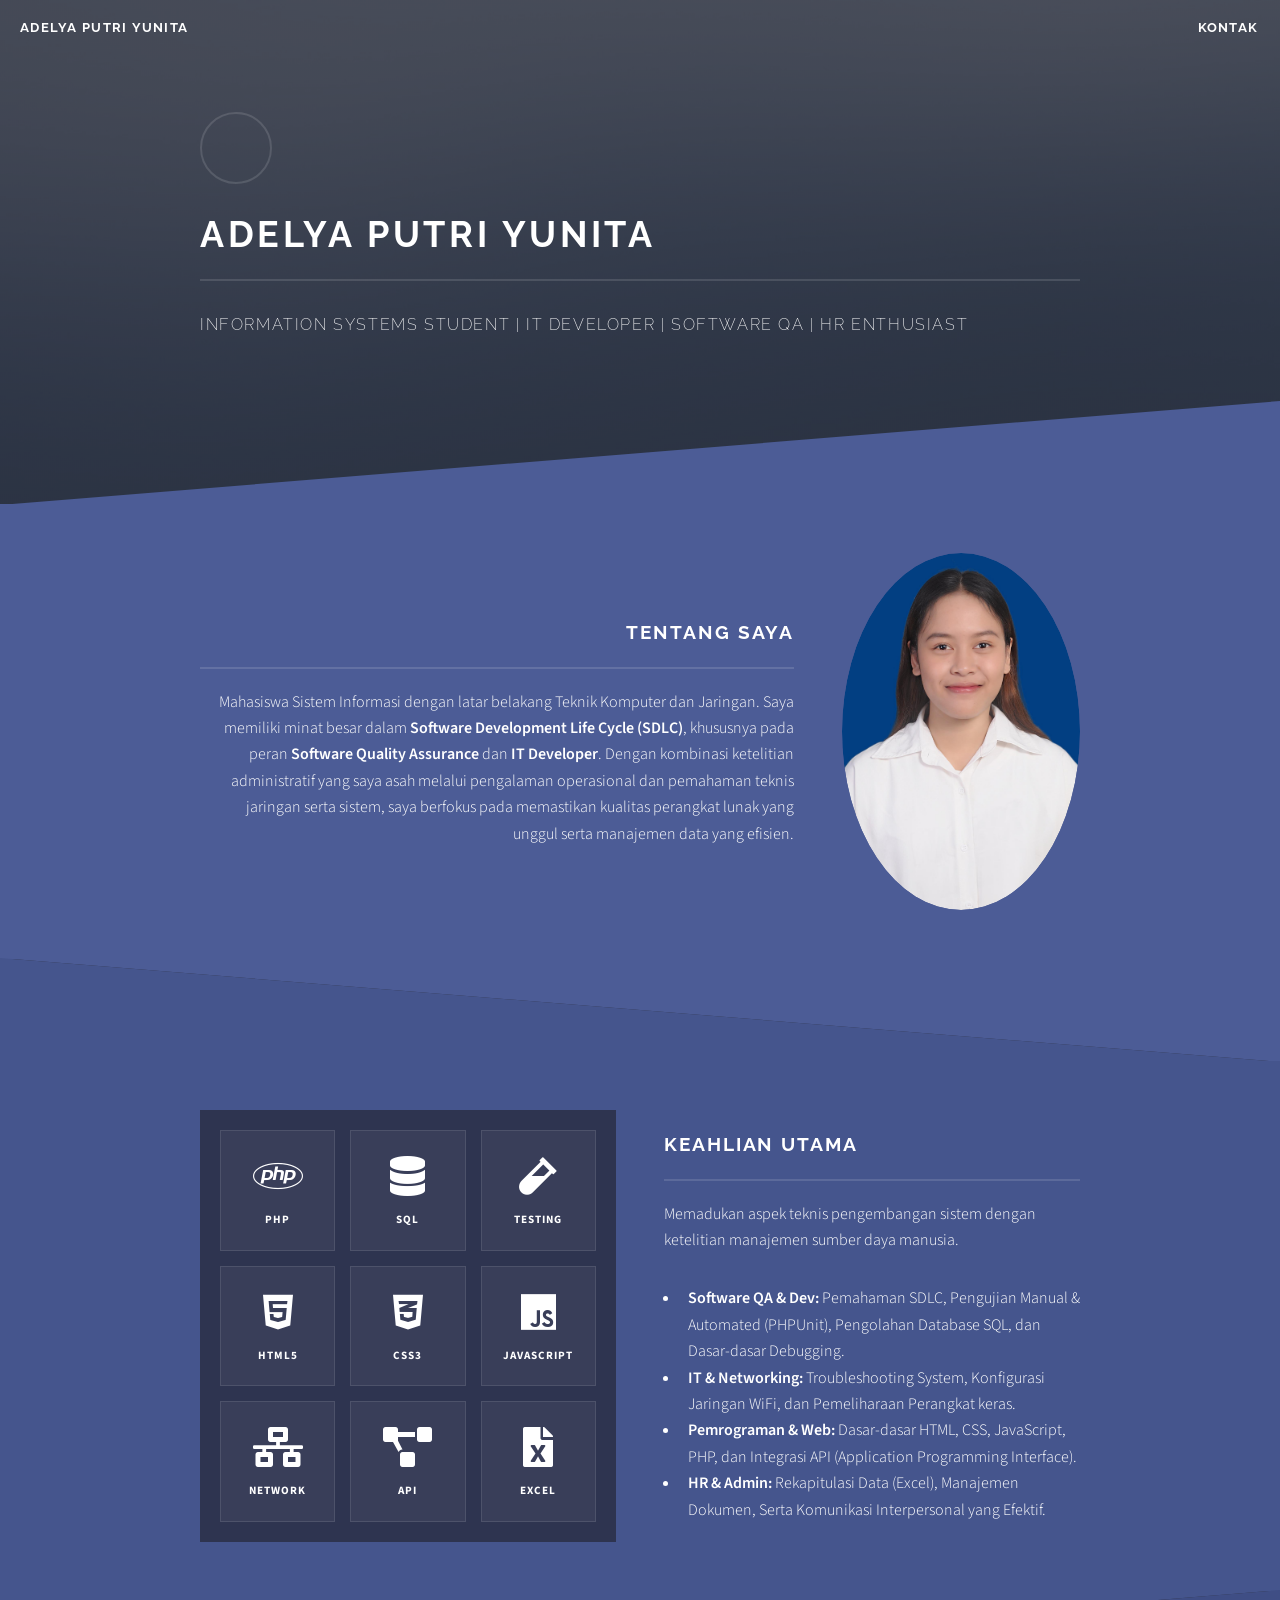
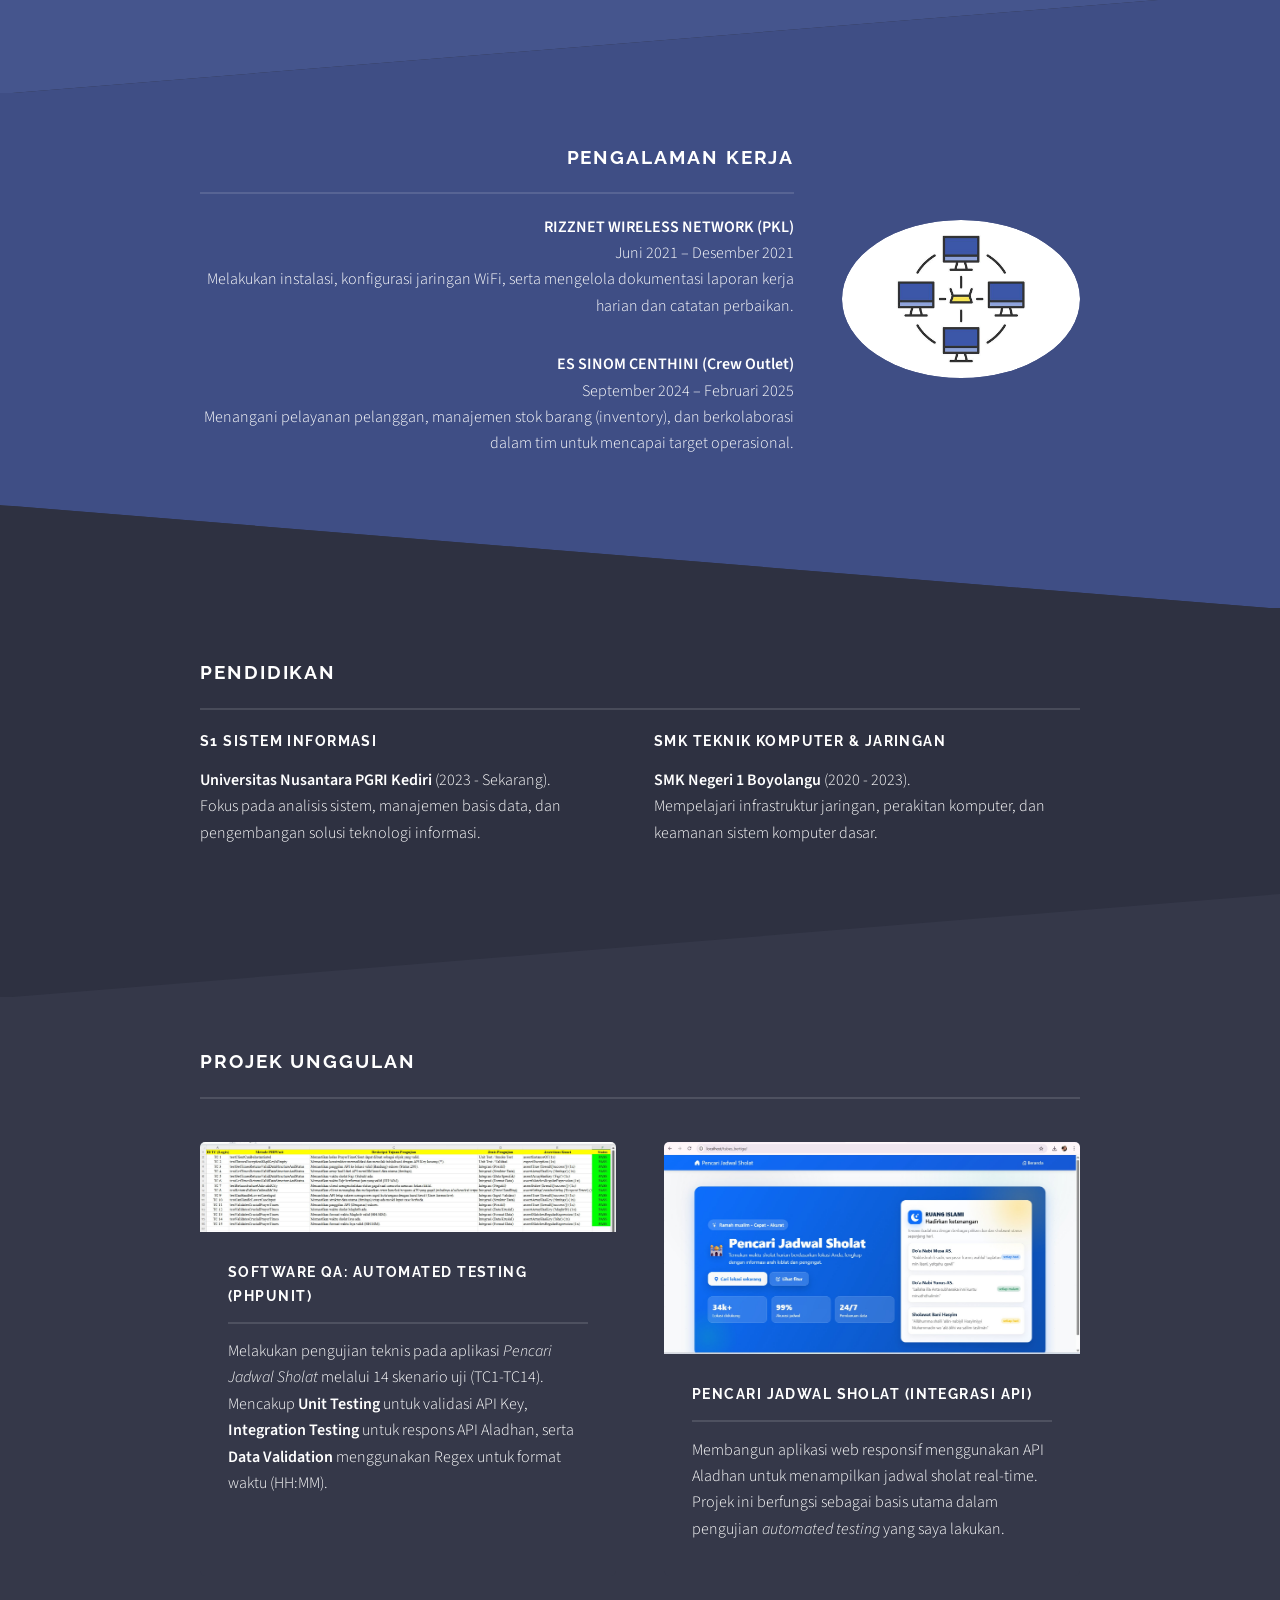
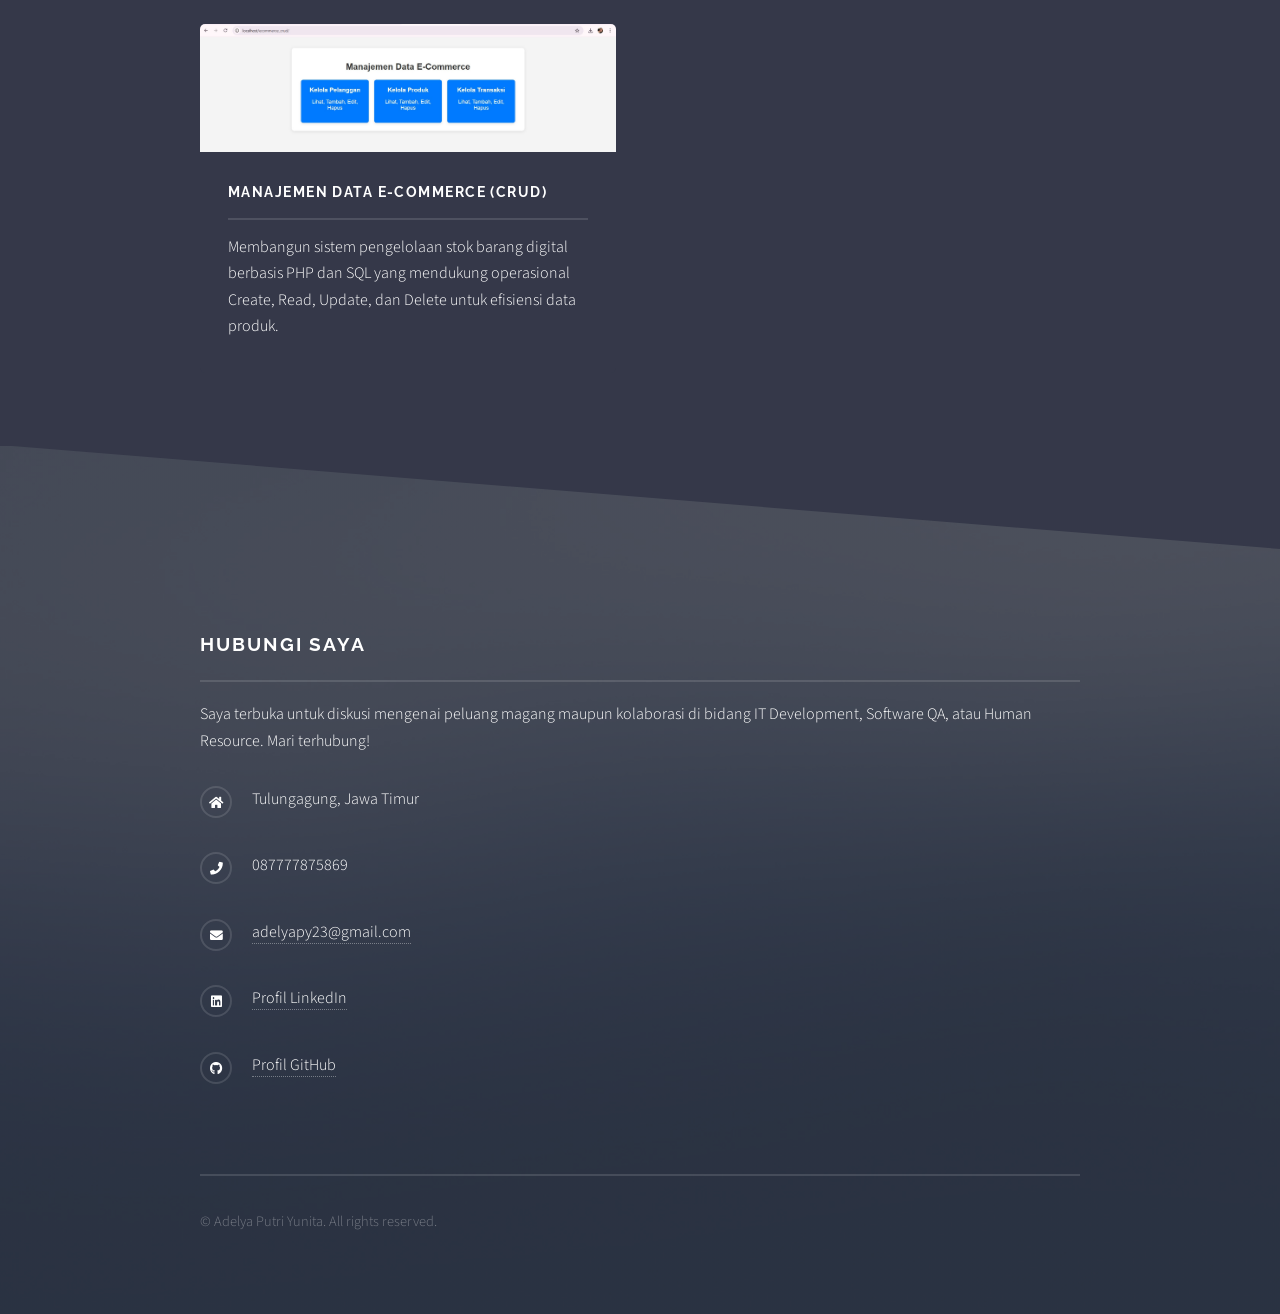
==== commit 96c71102: "[CHANGE] Memperbaiki sedikit kesalahan" ====
--- a/index.html
+++ b/index.html
@@ -214,7 +214,7 @@
 					<p>Saya terbuka untuk diskusi mengenai peluang magang maupun kolaborasi di bidang IT Development, Software QA, atau Human Resource. Mari terhubung!</p>
 					<ul class="contact">
 						<li class="icon solid fa-home">Tulungagung, Jawa Timur</li>
-						<li class="icon solid fa-phone">087777875868</li>
+						<li class="icon solid fa-phone">087777875869</li>
 						<li class="icon solid fa-envelope"><a href="mailto:adelyapy23@gmail.com">adelyapy23@gmail.com</a></li>
 						<li class="icon brands fa-linkedin"><a href="https://www.linkedin.com/in/adelya-putri-yunita/">Profil LinkedIn</a></li>
 						<li class="icon brands fa-github"><a href="https://github.com/adelyapy">Profil GitHub</a></li>
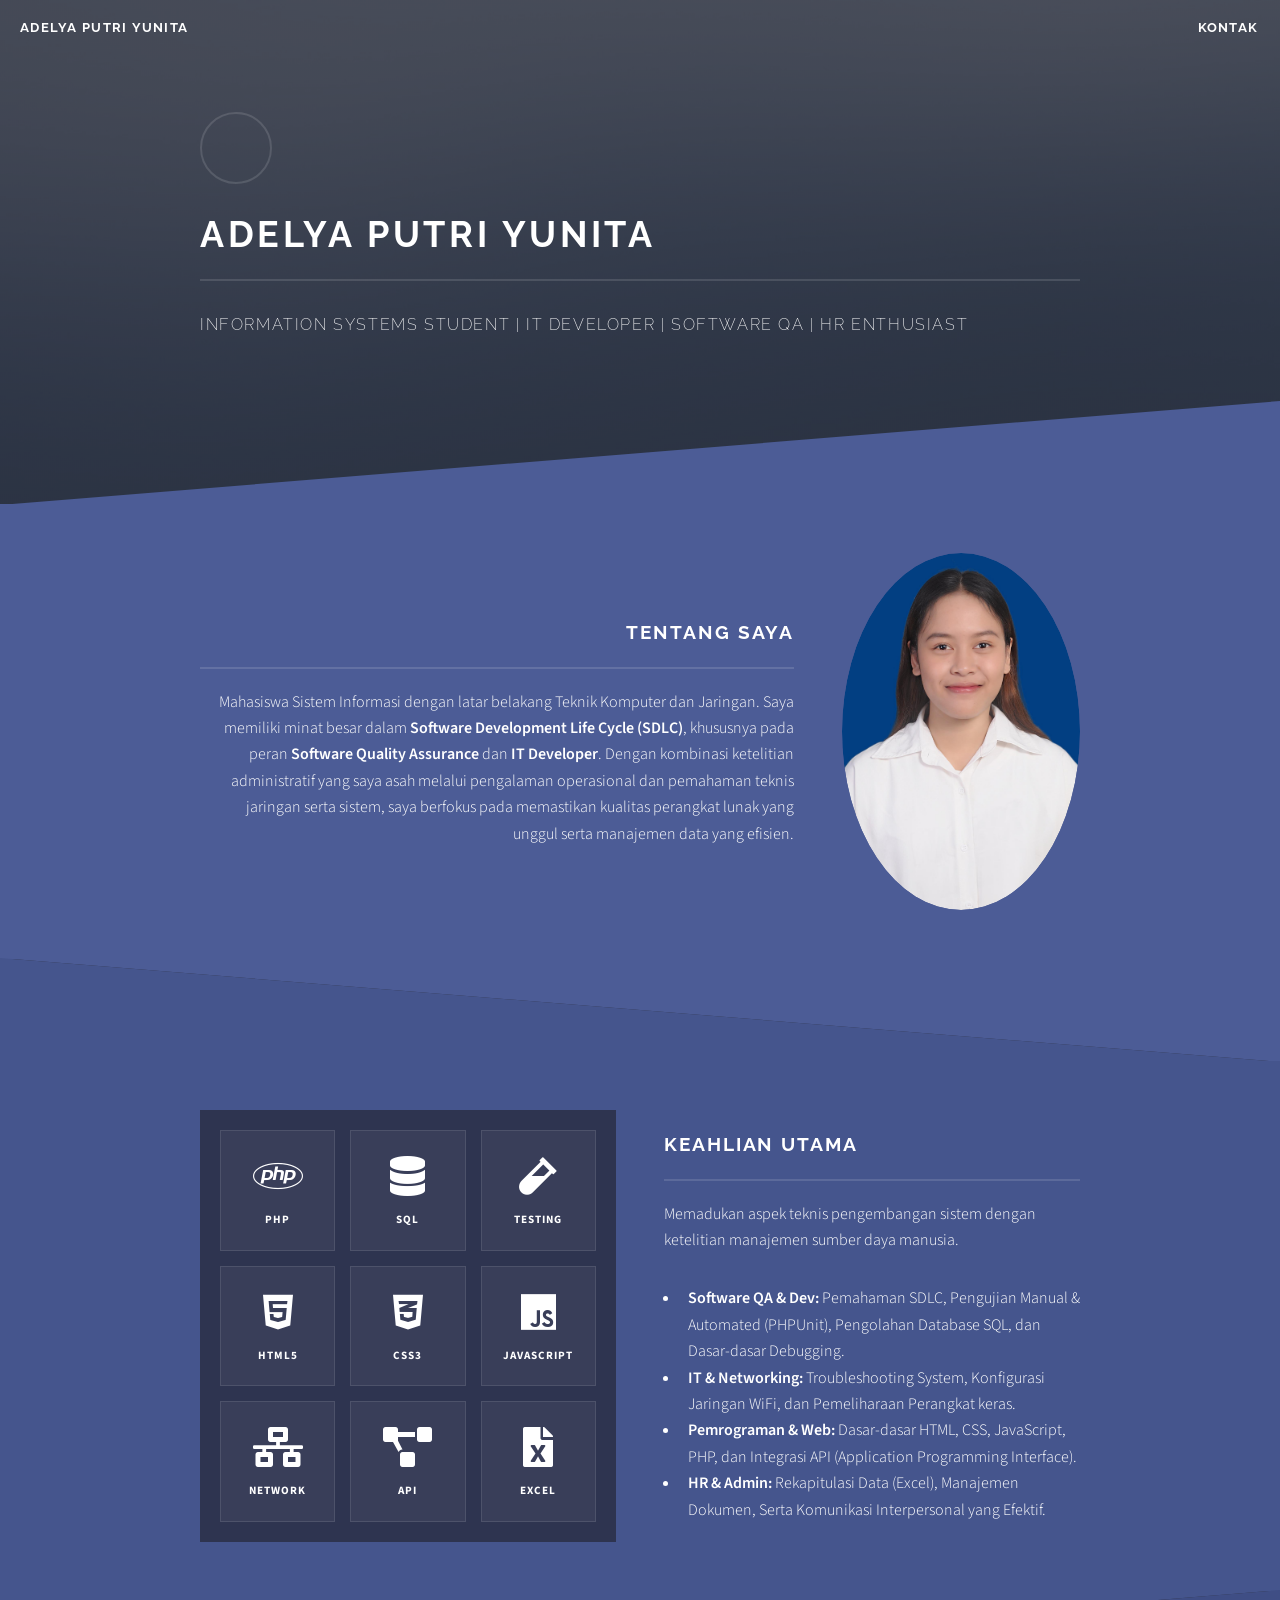
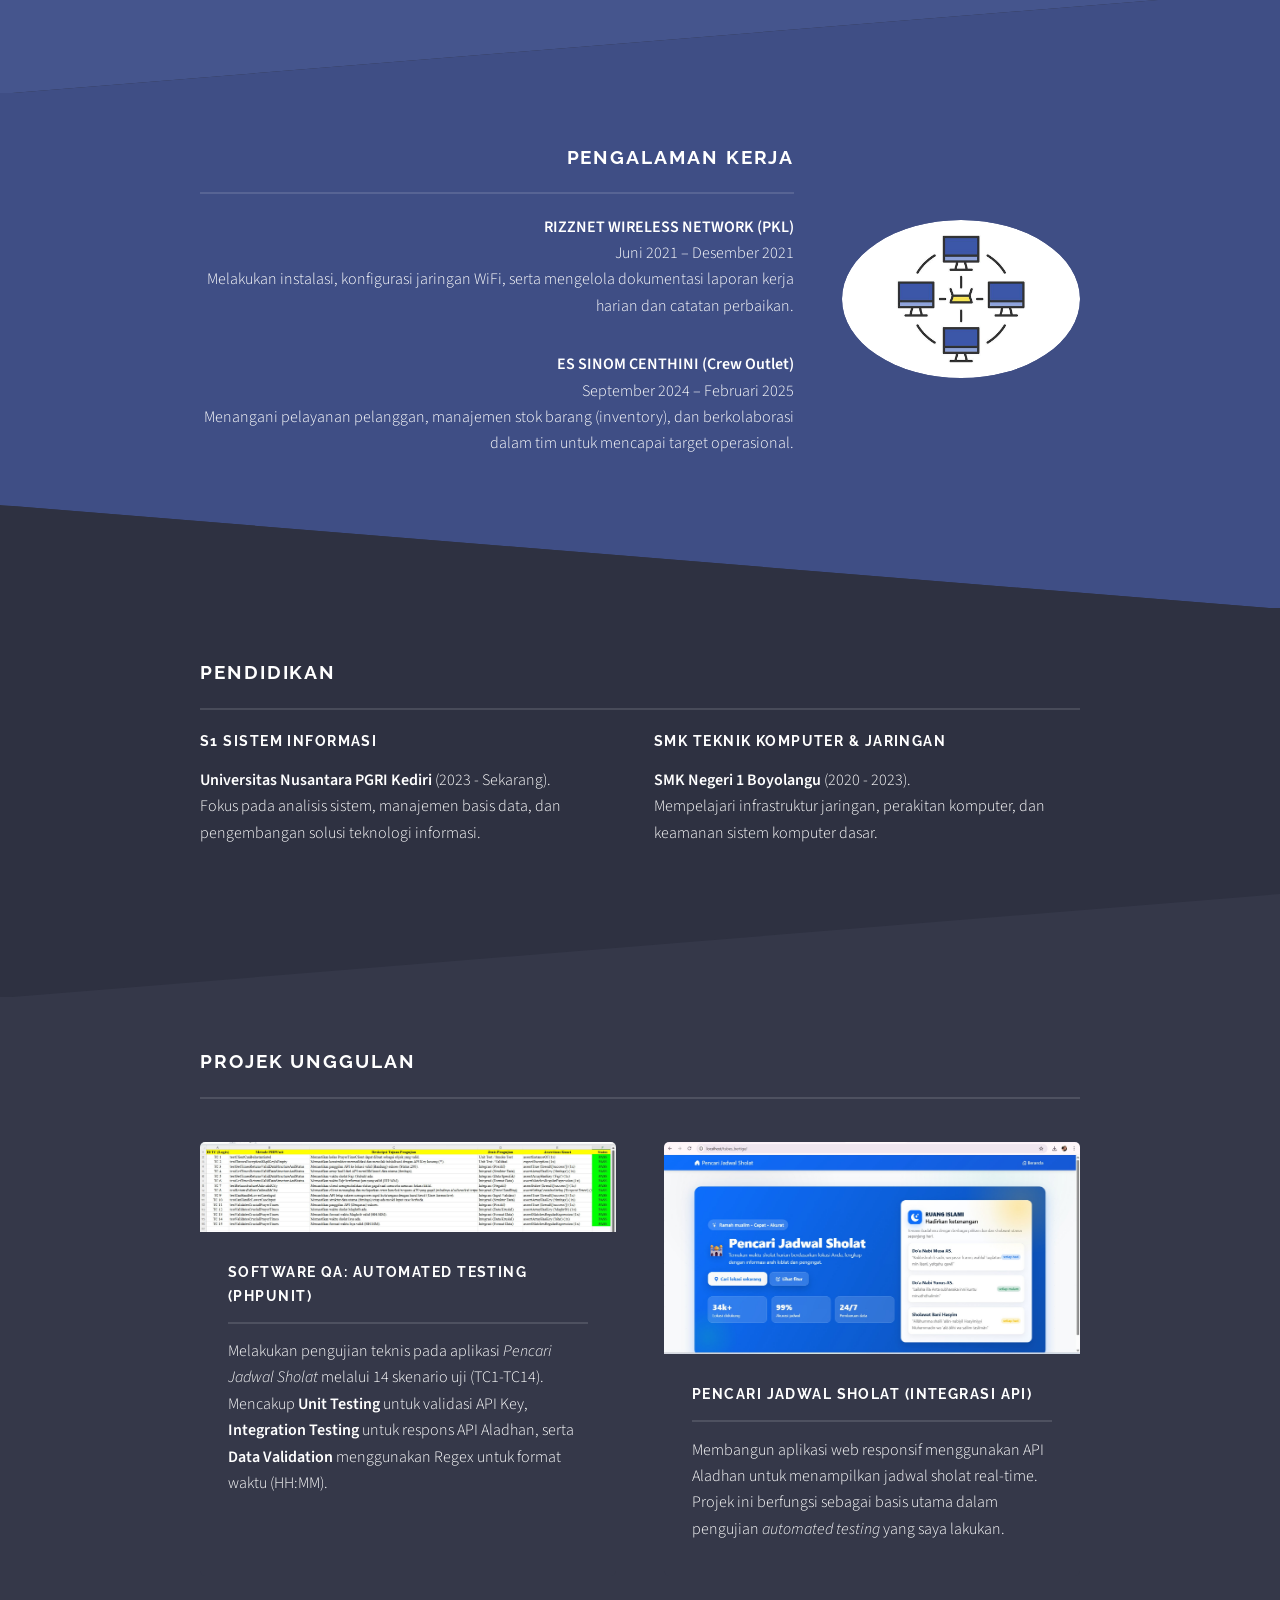
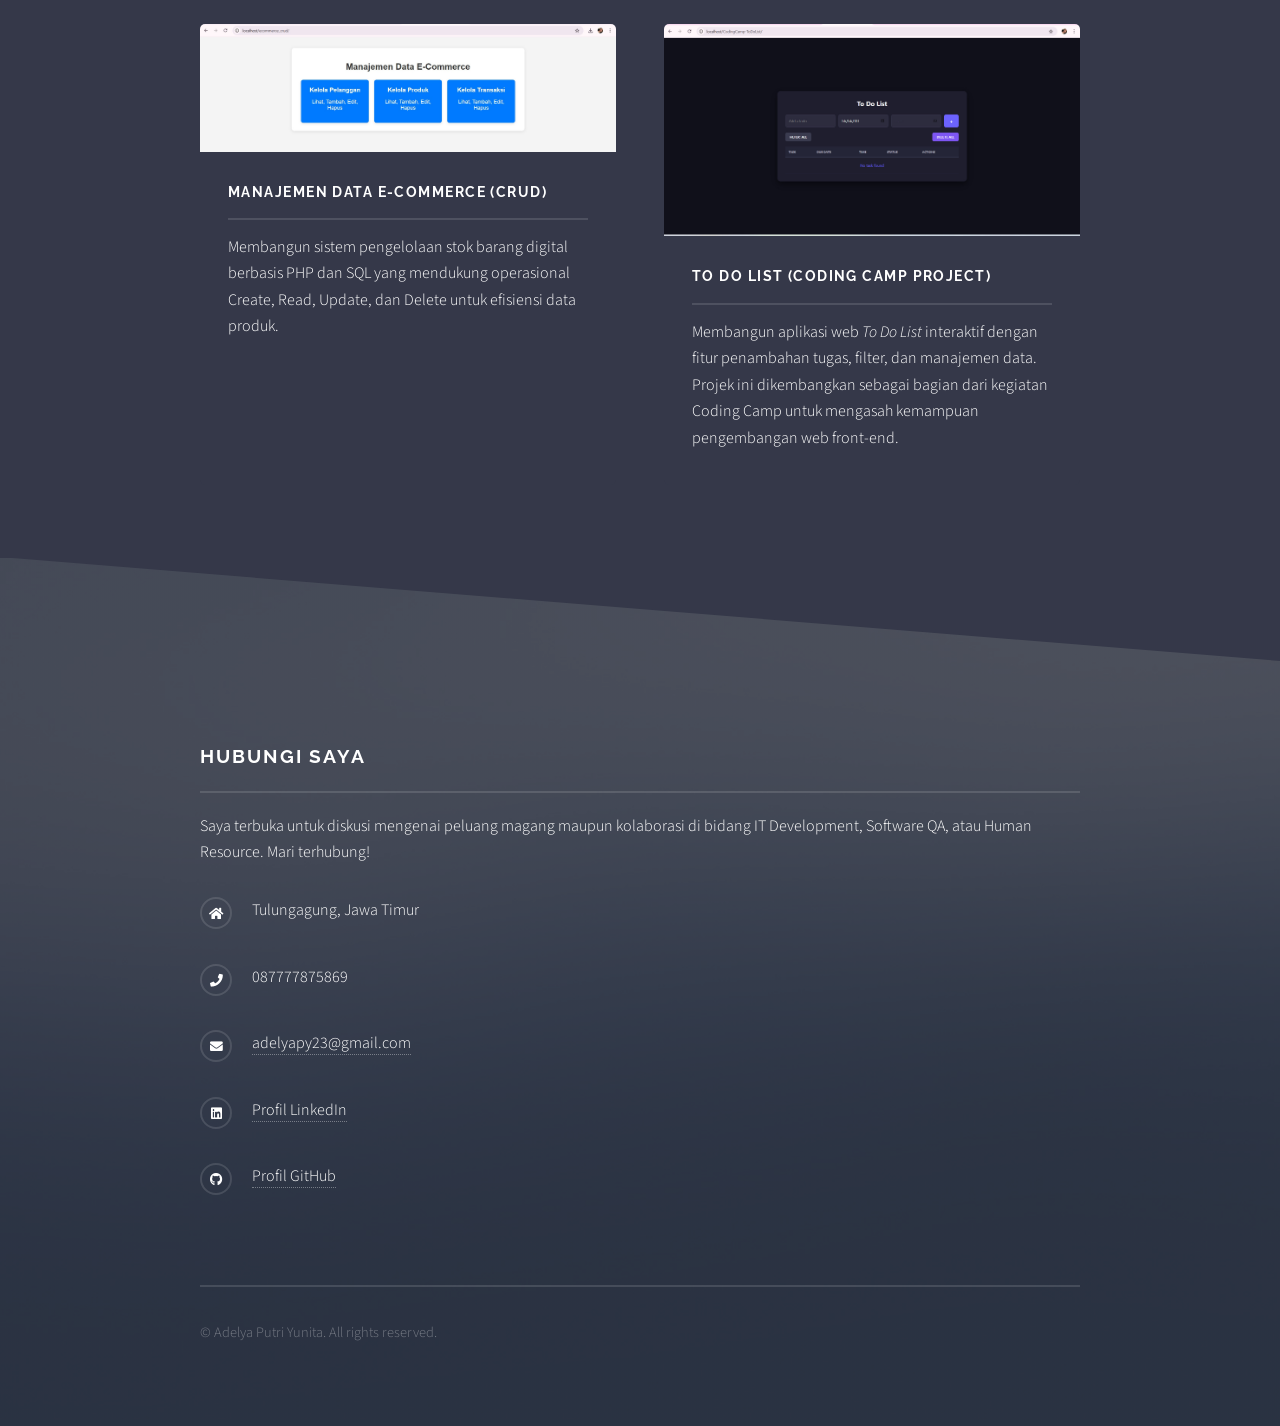
==== commit 53764042: "[ADD] Menambahkan hasil proyek Coding Camp" ====
--- a/index.html
+++ b/index.html
@@ -201,6 +201,11 @@
 								<a href="#" class="image"><img src="images/project_crud.jpg" alt="Project CRUD" /></a>
 								<h3 class="major">Manajemen Data E-commerce (CRUD)</h3>
 								<p>Membangun sistem pengelolaan stok barang digital berbasis PHP dan SQL yang mendukung operasional Create, Read, Update, dan Delete untuk efisiensi data produk.</p>
+							</article>
+							<article>
+								<a href="https://adelyapy.github.io/CodingCamp-19Jan26-AdelyaPutriYunita/" class="image"><img src="images/project_todo.jpg" alt="To Do List" /></a>
+								<h3 class="major">To Do List (Coding Camp Project)</h3>
+								<p>Membangun aplikasi web <i>To Do List</i> interaktif dengan fitur penambahan tugas, filter, dan manajemen data. Projek ini dikembangkan sebagai bagian dari kegiatan Coding Camp untuk mengasah kemampuan pengembangan web front-end.</p>
 							</article>
 						</section>
 					</div>
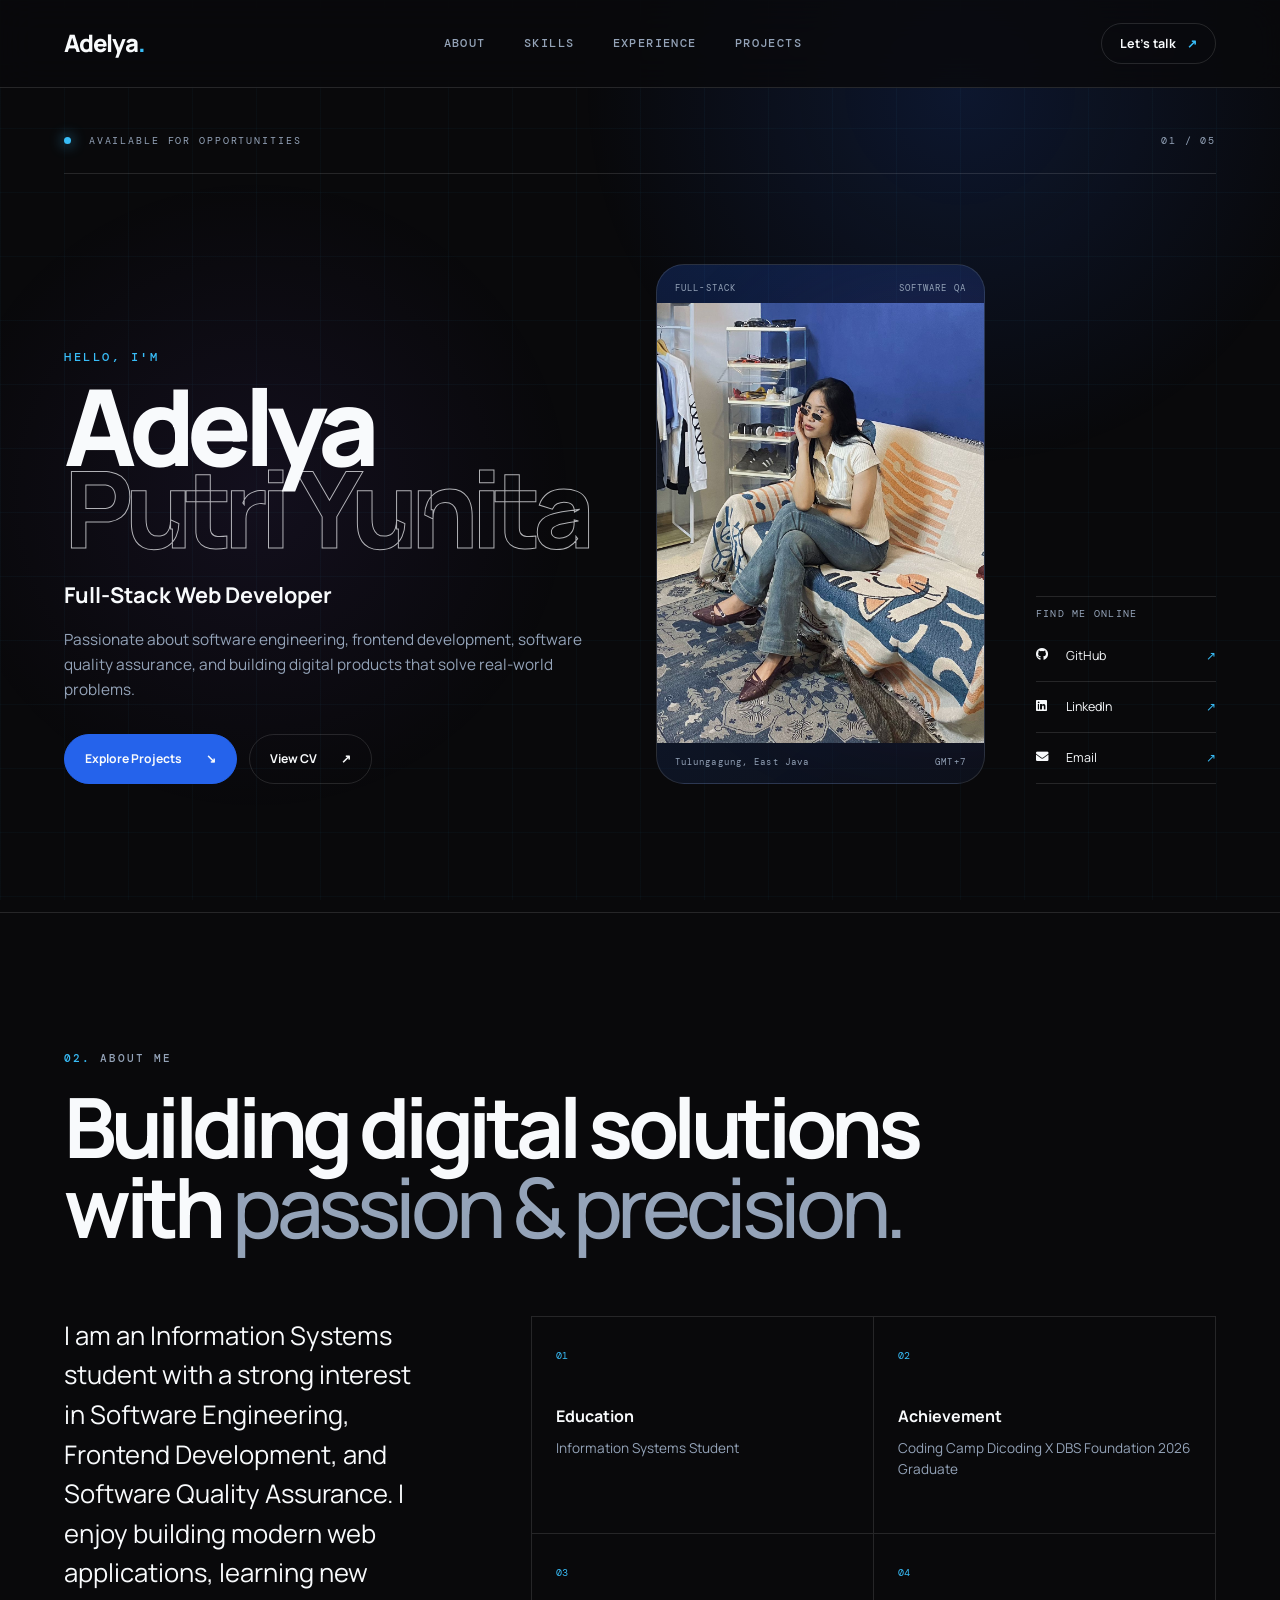
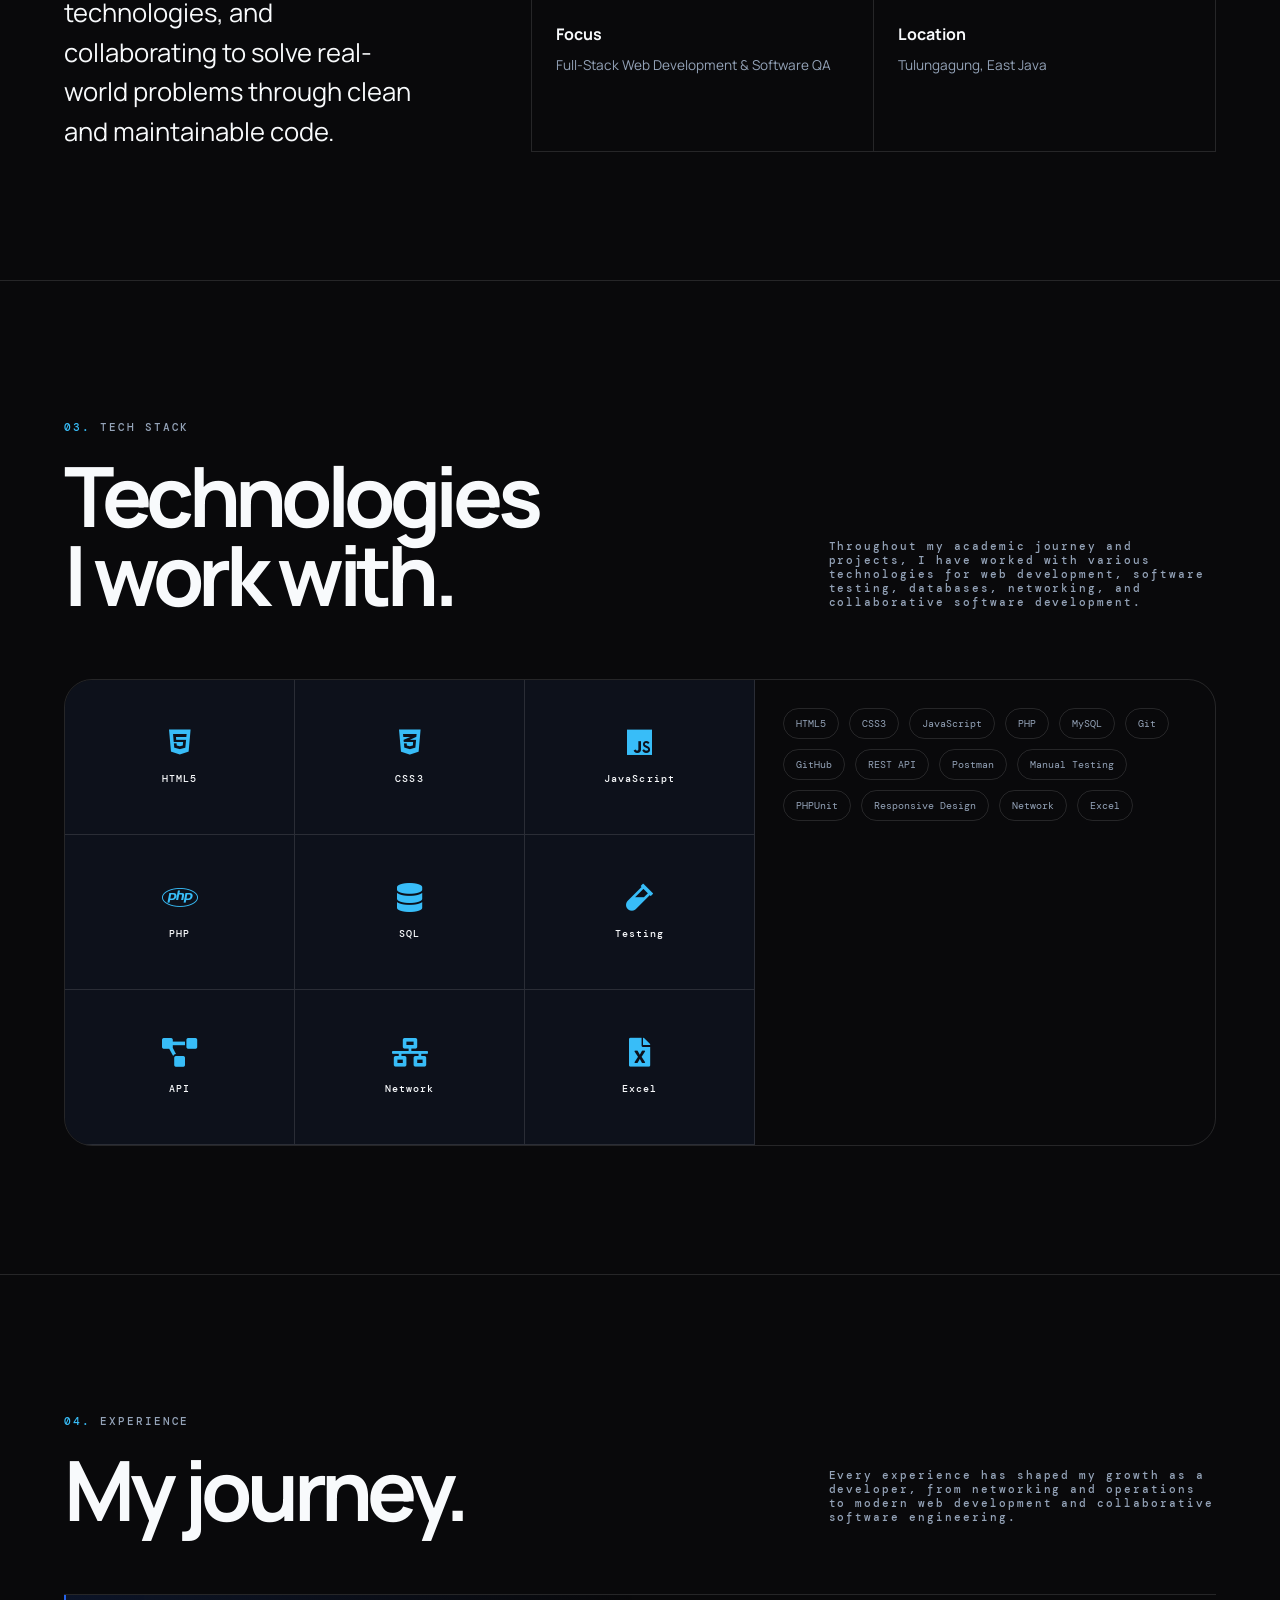
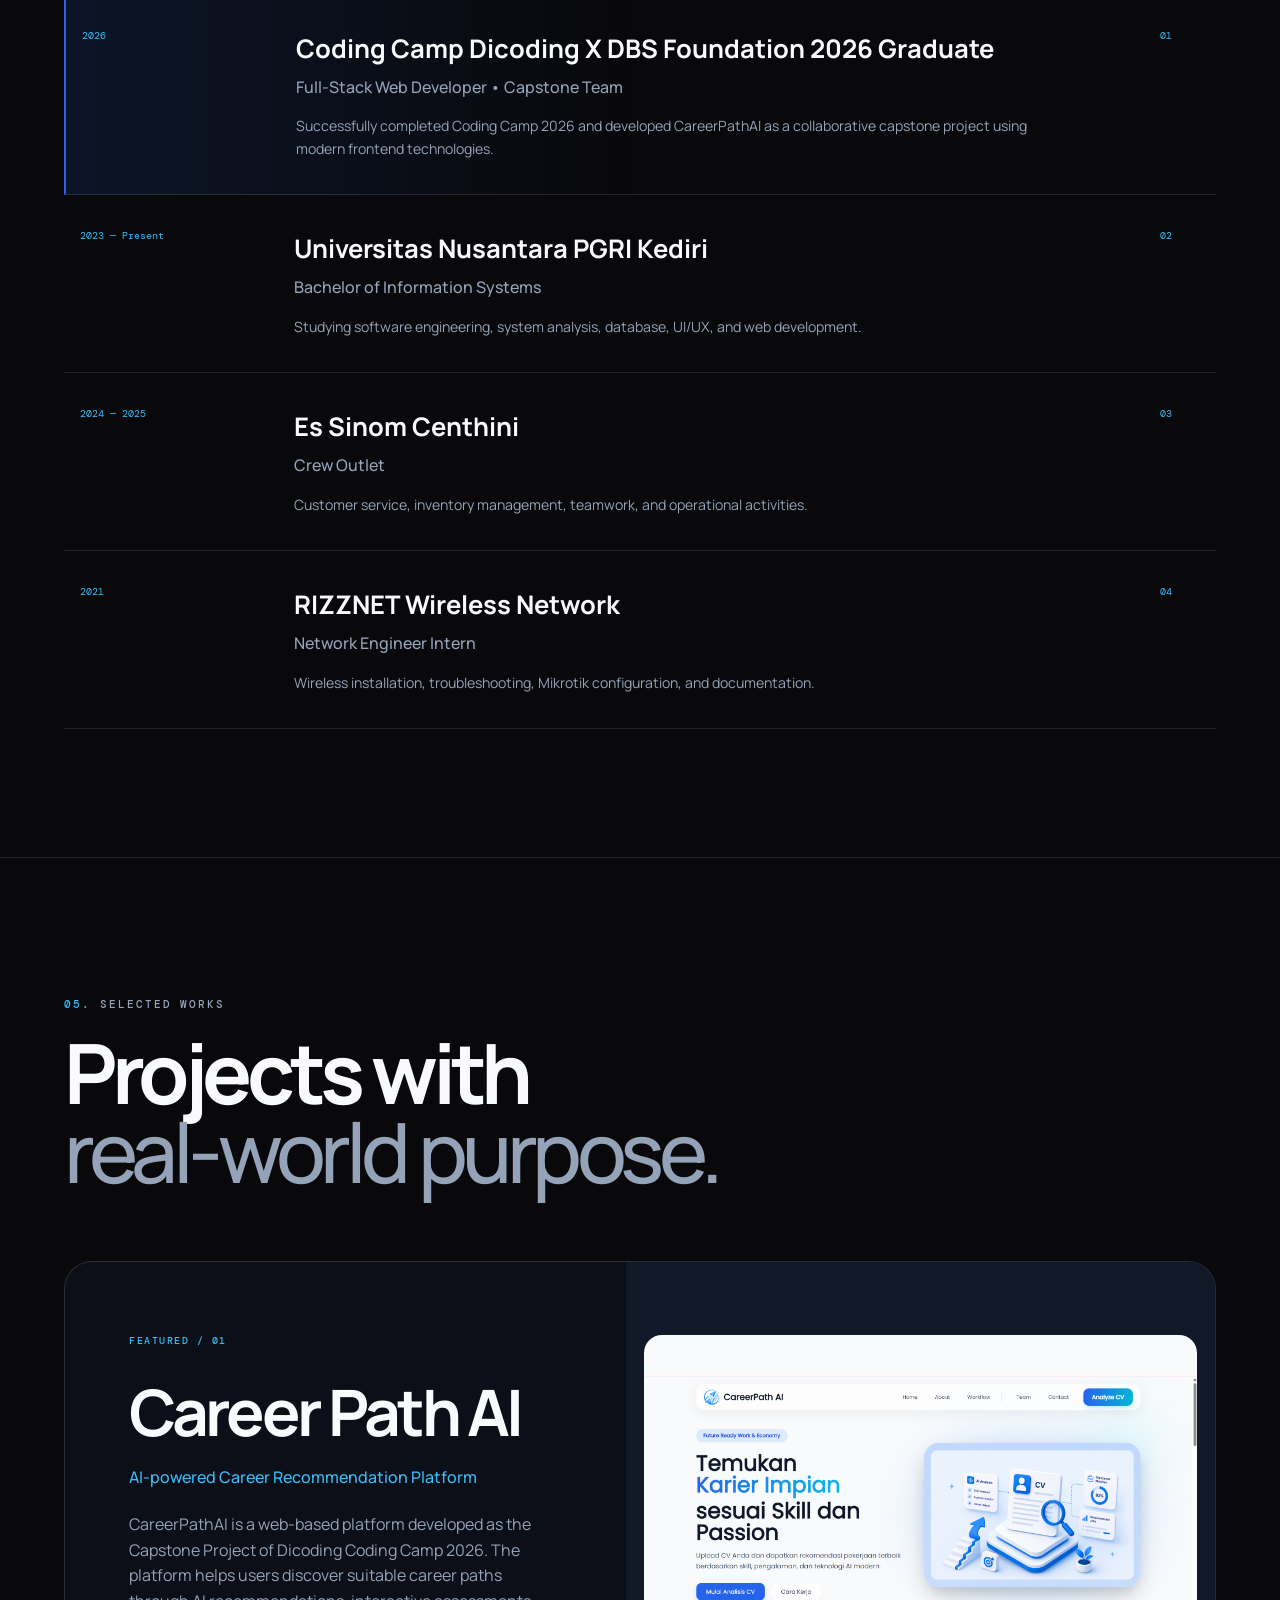
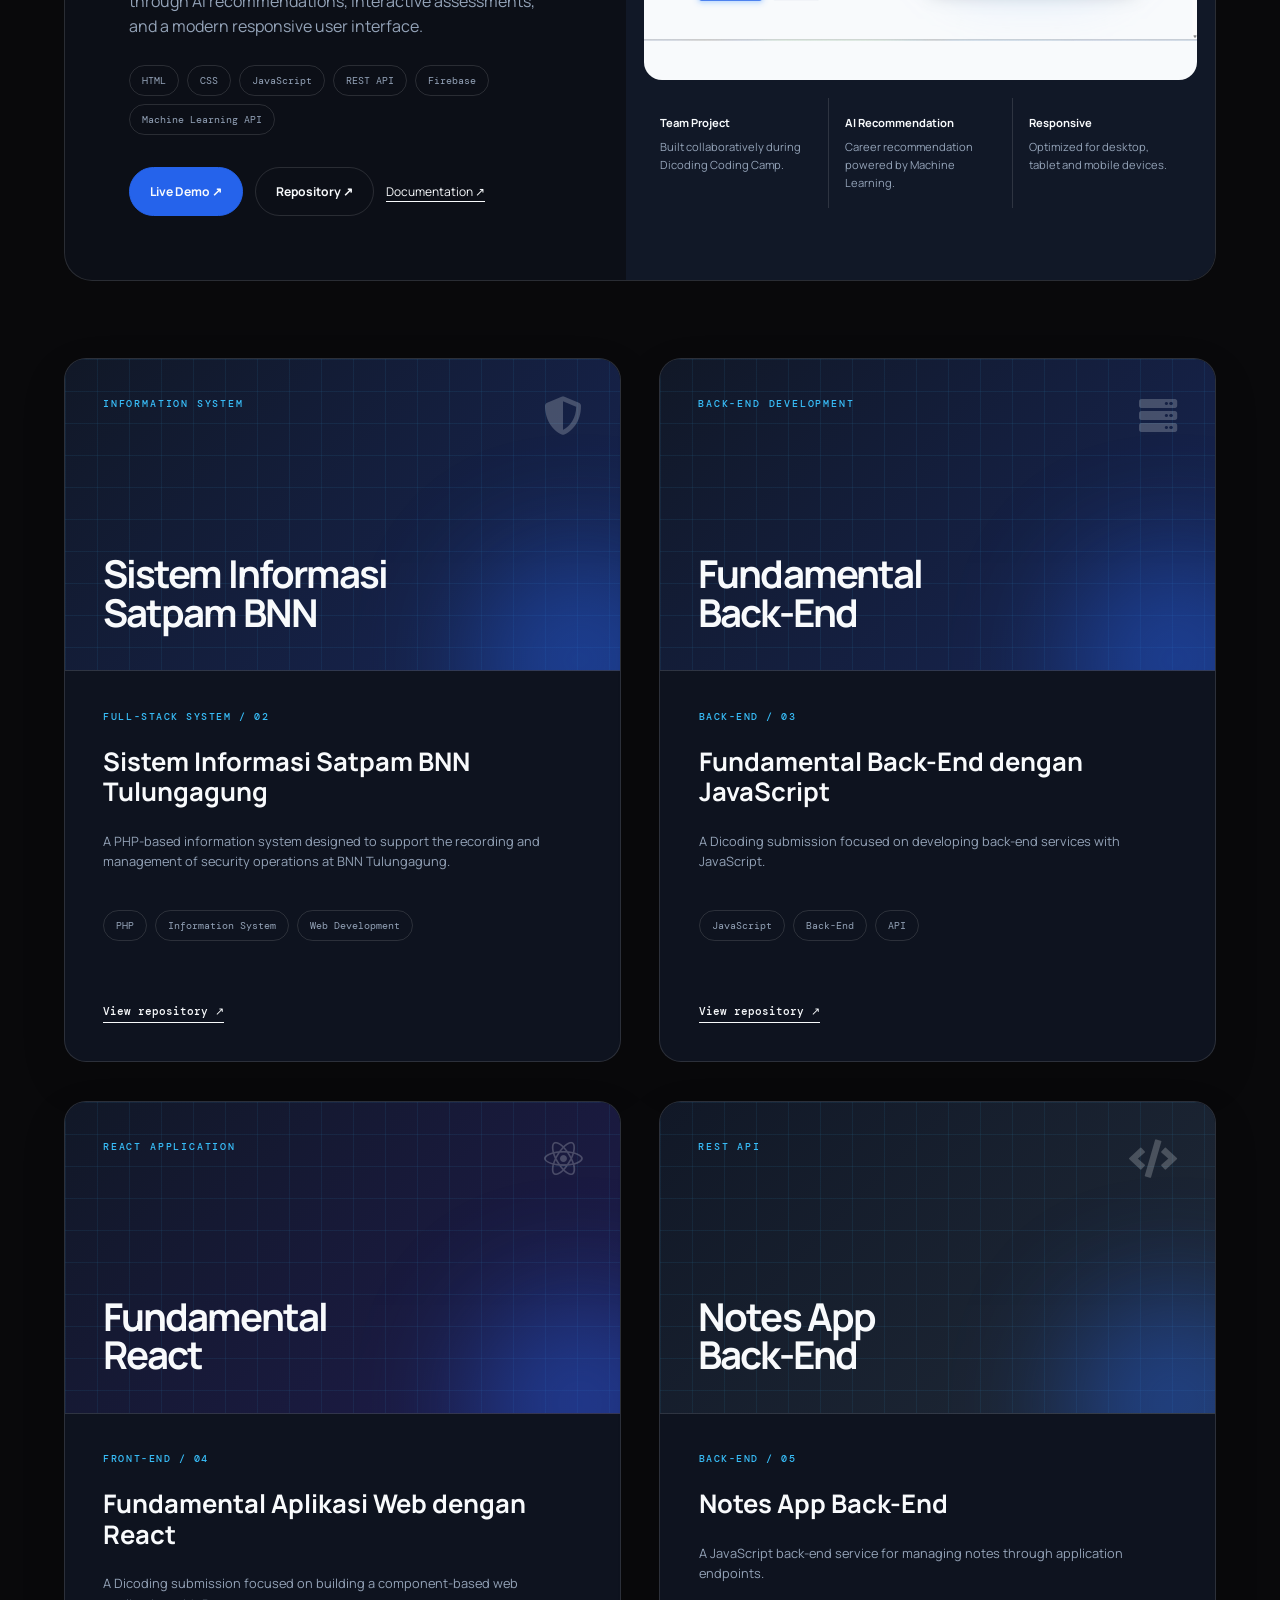
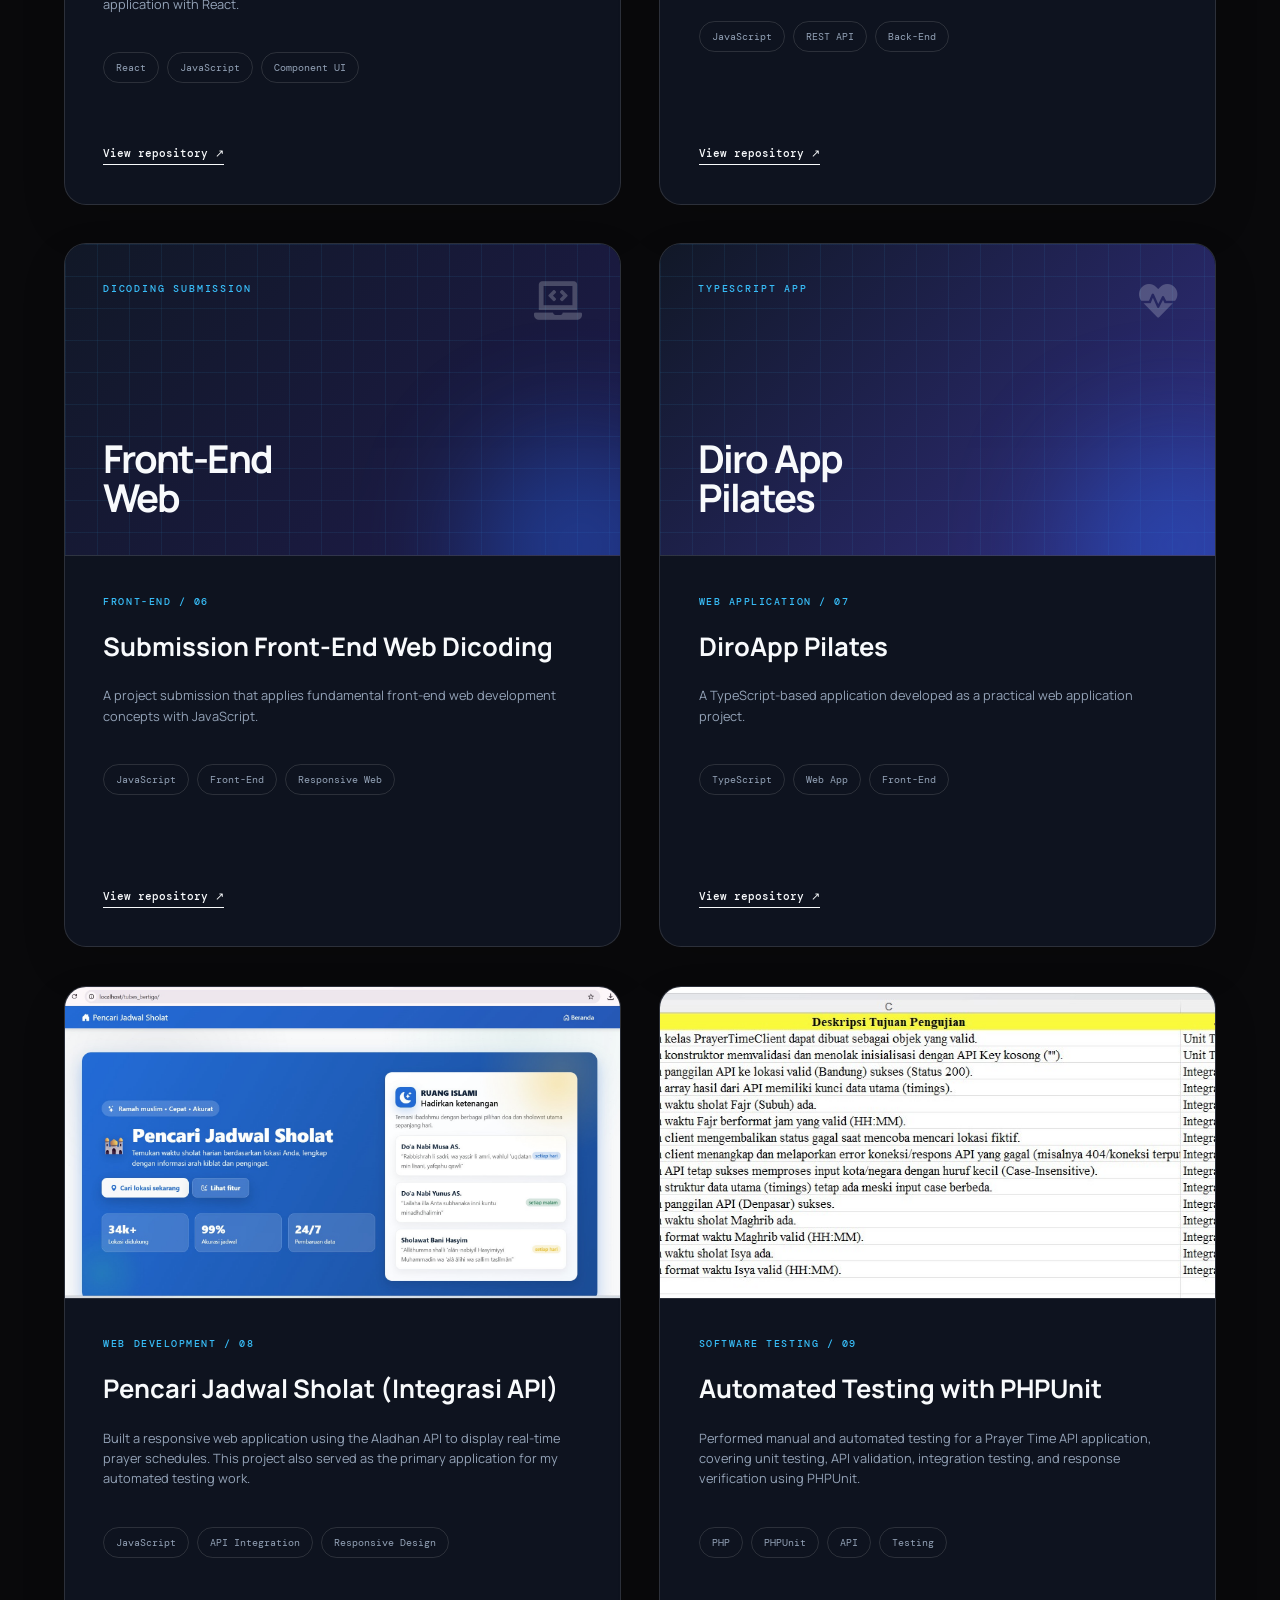
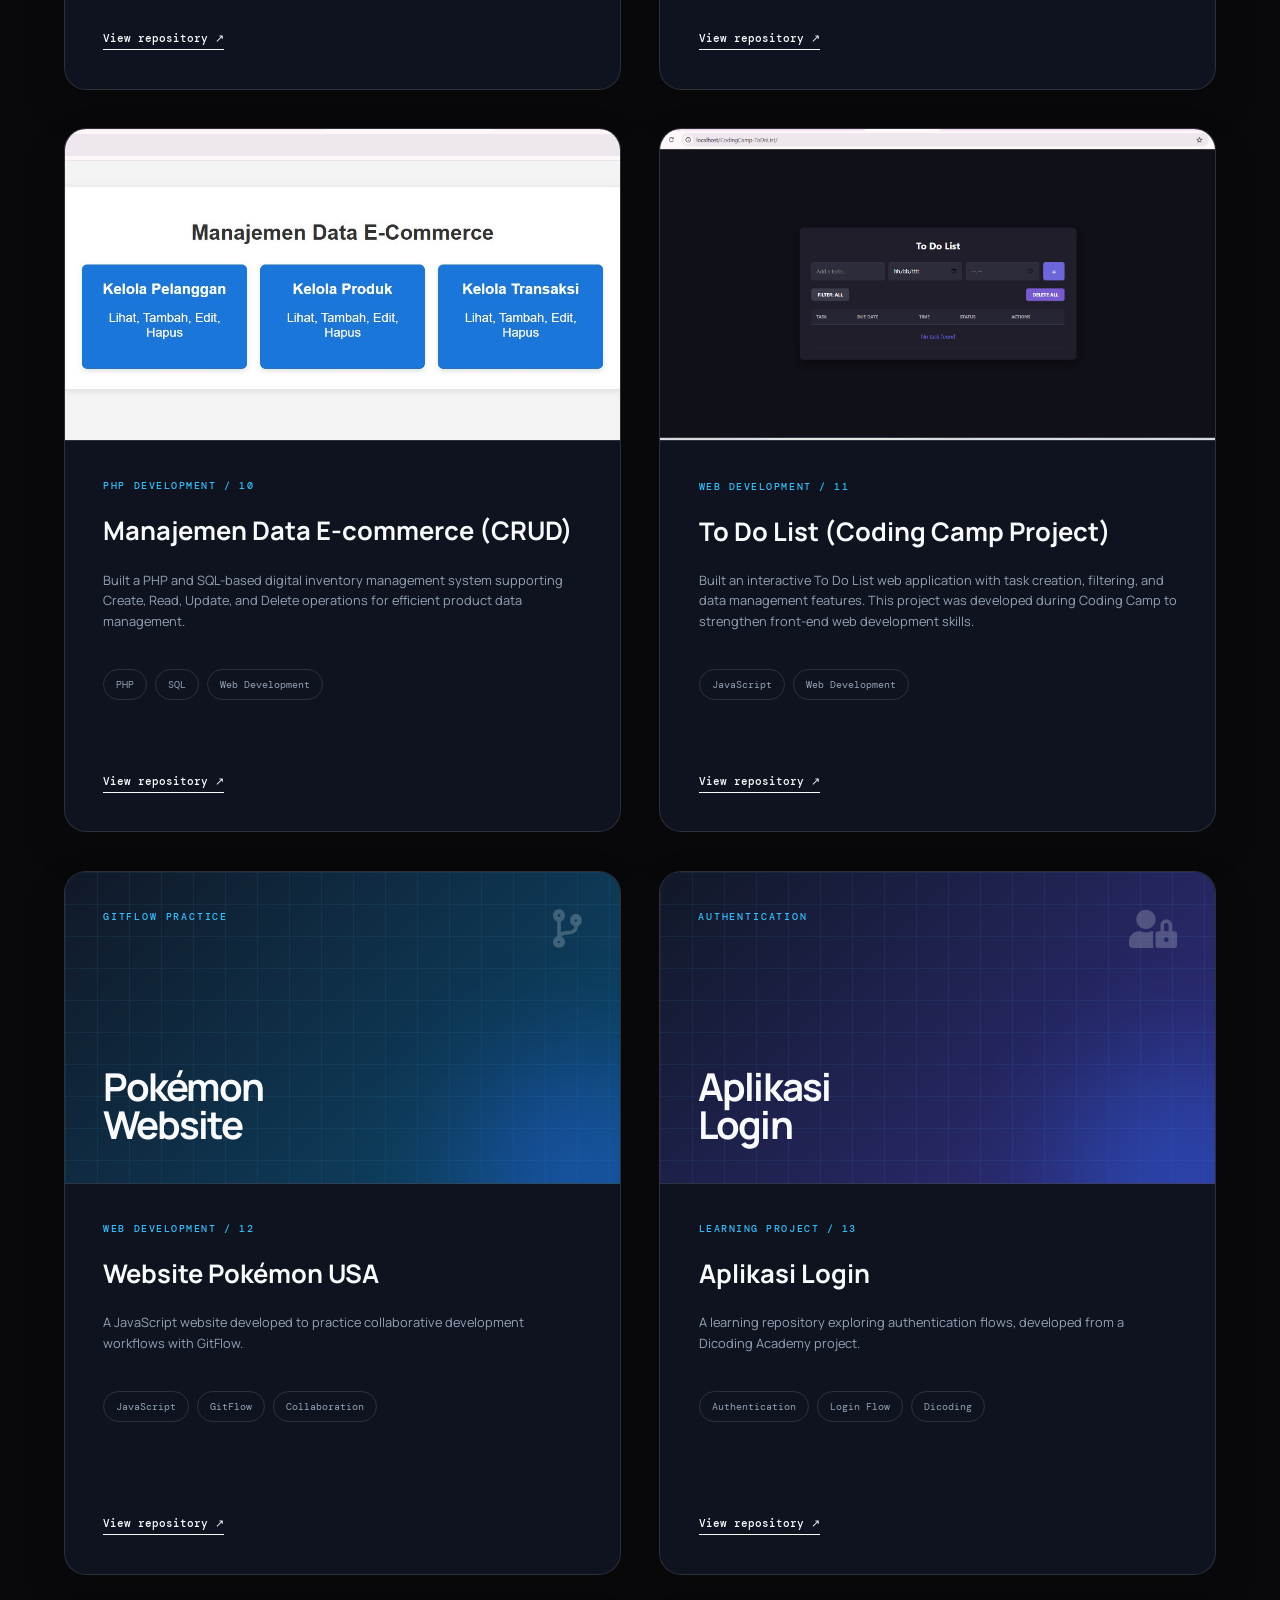
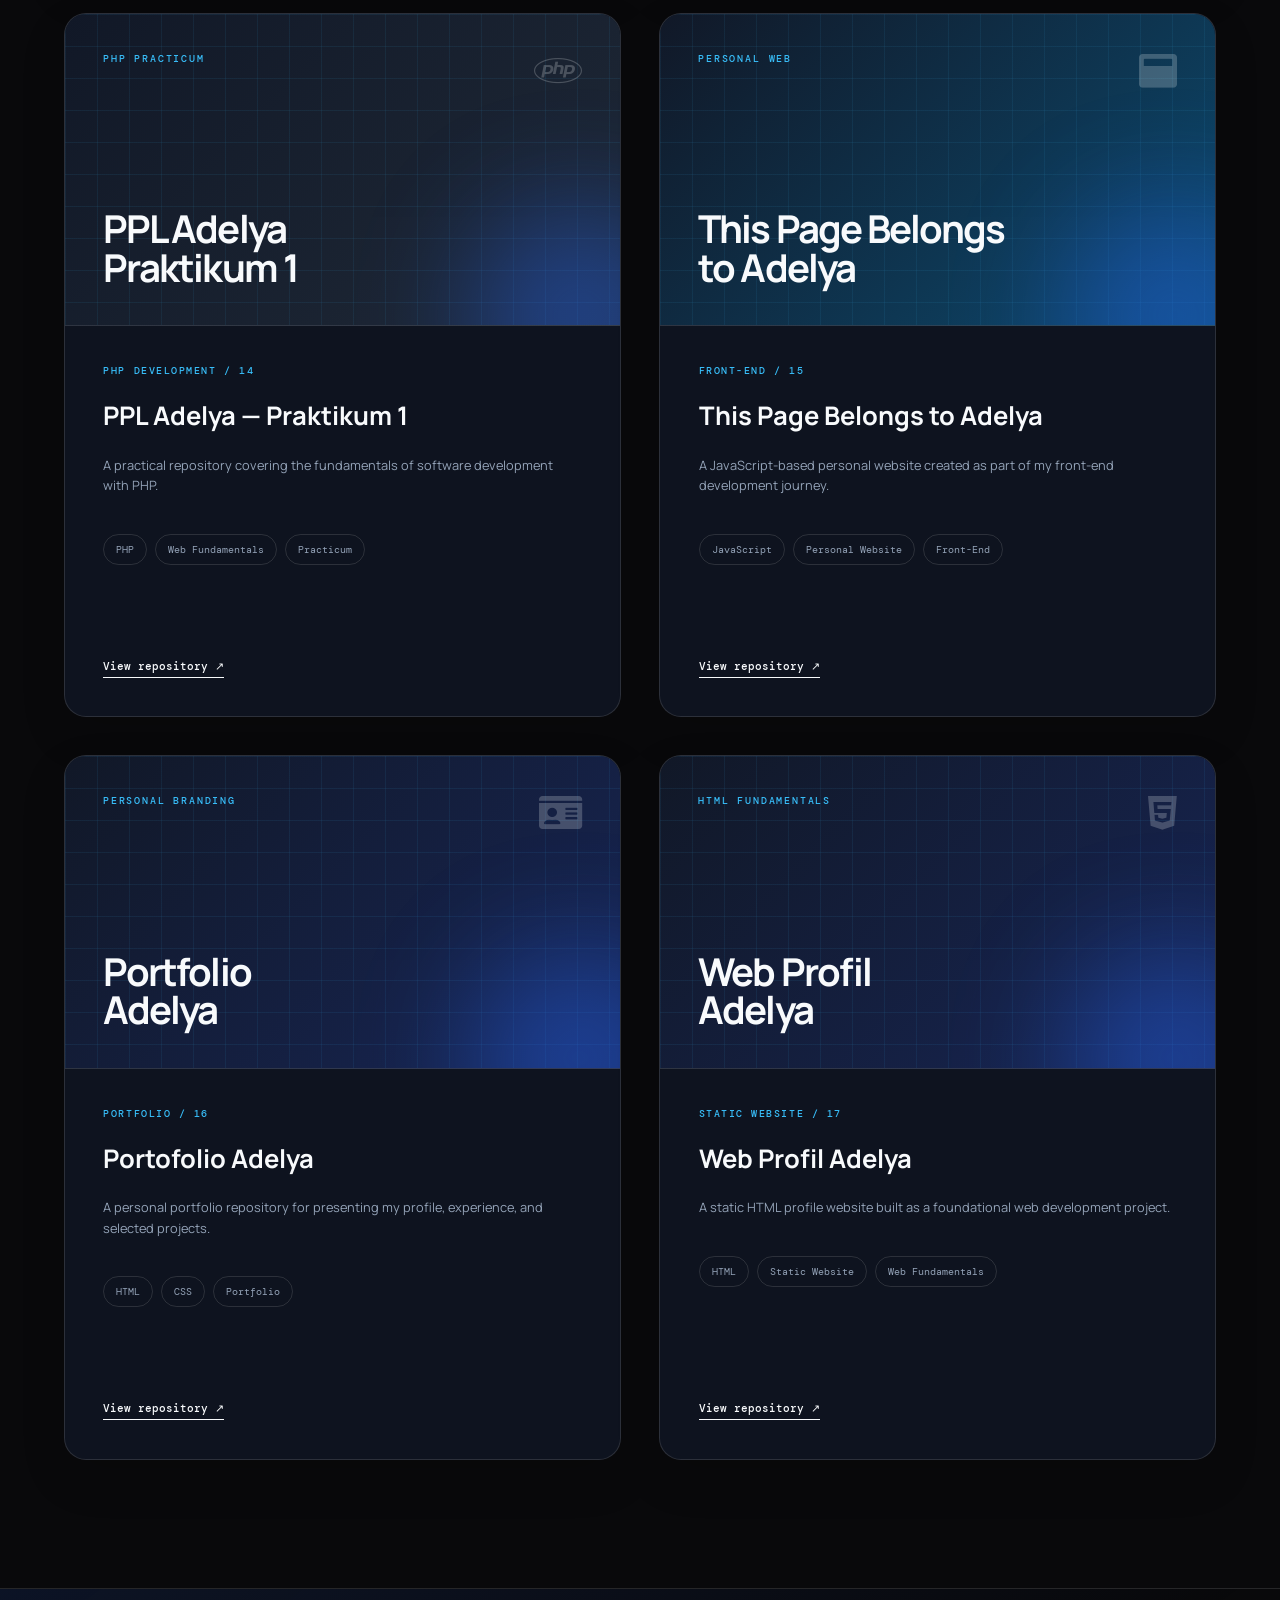
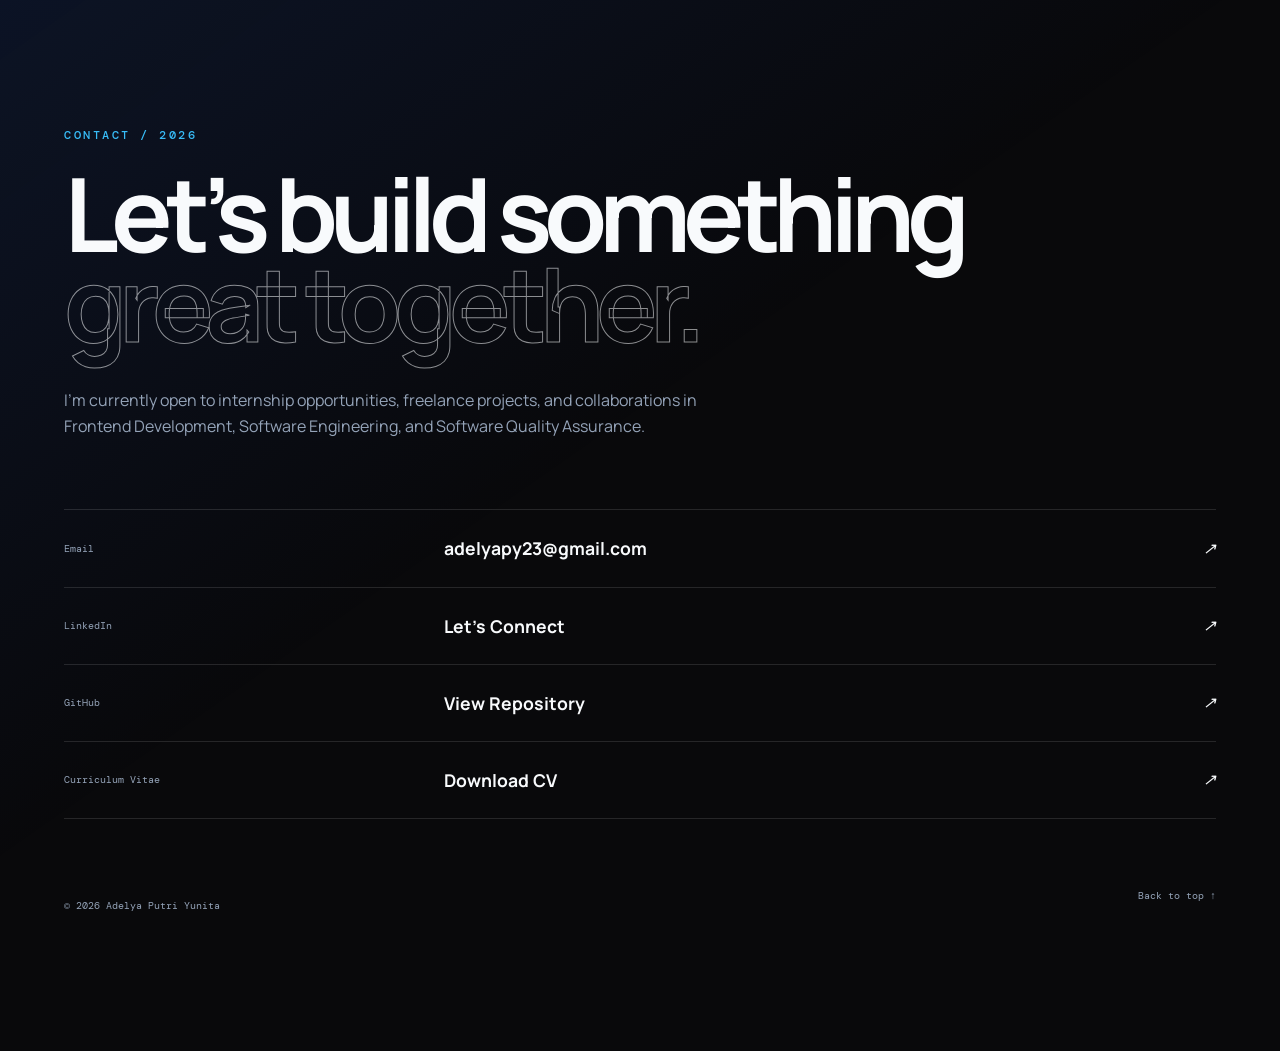
==== commit 3a3d665d: "[CHANGE] Memperbaiki struktur tampilan dan menambah beberapa konten" ====
--- a/index.html
+++ b/index.html
@@ -1,243 +1,160 @@
-<!DOCTYPE HTML>
-<html>
-	<head>
-		<title>Portofolio | Adelya Putri Yunita</title>
-		<meta charset="utf-8" />
-		<meta name="viewport" content="width=device-width, initial-scale=1, user-scalable=no" />
-		<link rel="stylesheet" href="assets/css/main.css" />
-		<noscript><link rel="stylesheet" href="assets/css/noscript.css" /></noscript>
-		<style>
-			/* CSS khusus untuk kotak logo tools - SEGI EMPAT (TIDAK BULAT) */
-			#two .image {
-				border-radius: 0 !important; /* Menghilangkan border radius default template */
-				background: #2e3450; /* Background gelap agar kontras */
-				width: 100% !important; /* Memastikan lebar maksimal */
-				max-width: 600px !important; /* Menambah batas lebar agar tidak terpotong */
-			}
+<!doctype html>
+<html lang="en">
+<head>
+  <meta charset="utf-8">
+  <meta name="viewport" content="width=device-width, initial-scale=1">
+  <meta name="description" content="Portfolio of Adelya Putri Yunita, Full-Stack Web Developer and Software QA enthusiast.">
+  <title>Portofolio | Adelya Putri Yunita</title>
+  <link rel="preconnect" href="https://fonts.googleapis.com">
+  <link rel="preconnect" href="https://fonts.gstatic.com" crossorigin>
+  <link href="https://fonts.googleapis.com/css2?family=DM+Mono:wght@300;400;500&family=Manrope:wght@400;500;600;700;800&display=swap" rel="stylesheet">
+  <link rel="stylesheet" href="assets/css/fontawesome-all.min.css">
+  <link rel="stylesheet" href="assets/css/modern.css">
+</head>
+<body>
+  <div class="site-shell">
+    <header class="site-header">
+      <a class="brand" href="#top" aria-label="Adelya, back to top">Adelya<span>.</span></a>
+      <nav aria-label="Main navigation">
+        <a href="#about">About</a><a href="#skills">Skills</a><a href="#experience">Experience</a><a href="#projects">Projects</a>
+      </nav>
+      <a class="header-cta" href="#contact">Let’s talk <span>↗</span></a>
+    </header>
 
-			#two .image:before {
-				display: none; /* Menghilangkan overlay lingkaran jika ada */
-			}
+    <main id="top">
+      <section class="hero section-pad">
+        <div class="hero-kicker"><span class="status-dot"></span> AVAILABLE FOR OPPORTUNITIES <span class="hero-index">01 / 05</span></div>
+        <div class="hero-grid">
+          <div class="hero-copy">
+            <p class="eyebrow">HELLO, I'M</p>
+            <h1>Adelya<br><span>Putri Yunita</span></h1>
+            <p class="hero-role">Full-Stack Web Developer</p>
+            <p class="hero-description">Passionate about software engineering, frontend development, software quality assurance, and building digital products that solve real-world problems.</p>
+            <div class="actions"><a class="button button-primary" href="#projects">Explore Projects <span>↘</span></a><a class="button button-quiet" href="assets/css/CV/Adelya_Putri_Yunita_CV.pdf" target="_blank">View CV <span>↗</span></a></div>
+          </div>
+          <div class="portrait-card">
+            <div class="portrait-meta"><span>FULL-STACK</span><span>SOFTWARE QA</span></div>
+            <img src="images/profile.png" alt="Adelya Putri Yunita" width="640" height="800">
+            <div class="portrait-footer"><span>Tulungagung, East Java</span><span>GMT+7</span></div>
+          </div>
+          <aside class="hero-aside">
+            <p>Find me online</p>
+            <a href="https://github.com/adelyapy" target="_blank" rel="noreferrer"><i class="fab fa-github"></i><span>GitHub</span><b>↗</b></a>
+            <a href="https://linkedin.com/in/adelya-putri-yunita" target="_blank" rel="noreferrer"><i class="fab fa-linkedin"></i><span>LinkedIn</span><b>↗</b></a>
+            <a href="mailto:adelyapy23@gmail.com"><i class="fas fa-envelope"></i><span>Email</span><b>↗</b></a>
+          </aside>
+        </div>
+      </section>
 
-			.tool-grid {
-				display: grid;
-				grid-template-columns: repeat(3, 1fr);
-				gap: 15px;
-				padding: 20px;
-			}
+      <section id="about" class="section-pad ruled reveal">
+        <header class="section-head"><p><span>02.</span> ABOUT ME</p><h2>Building digital solutions<br>with <em>passion & precision.</em></h2></header>
+        <div class="about-grid">
+          <p class="lead">I am an Information Systems student with a strong interest in Software Engineering, Frontend Development, and Software Quality Assurance. I enjoy building modern web applications, learning new technologies, and collaborating to solve real-world problems through clean and maintainable code.</p>
+          <div class="fact-grid">
+            <article><span>01</span><h3>Education</h3><p>Information Systems Student</p></article>
+            <article><span>02</span><h3>Achievement</h3><p>Coding Camp Dicoding X DBS Foundation 2026 Graduate</p></article>
+            <article><span>03</span><h3>Focus</h3><p>Full-Stack Web Development & Software QA</p></article>
+            <article><span>04</span><h3>Location</h3><p>Tulungagung, East Java</p></article>
+          </div>
+        </div>
+      </section>
 
-			.tool-box {
-				background: rgba(255, 255, 255, 0.05); /* Kotak transparan halus */
-				border: 1px solid rgba(255, 255, 255, 0.1);
-				border-radius: 0; /* Pastikan kotak dalam juga tidak bulat */
-				padding: 20px 10px;
-				text-align: center;
-				transition: transform 0.3s ease;
-				display: flex;
-				flex-direction: column;
-				align-items: center;
-				justify-content: center;
-			}
+      <section id="skills" class="section-pad ruled reveal">
+        <header class="section-head split"><div><p><span>03.</span> TECH STACK</p><h2>Technologies<br>I work with.</h2></div><p class="section-intro">Throughout my academic journey and projects, I have worked with various technologies for web development, software testing, databases, networking, and collaborative software development.</p></header>
+        <div class="skills-board">
+          <div class="tool-icons">
+            <div><i class="fab fa-html5"></i><span>HTML5</span></div><div><i class="fab fa-css3-alt"></i><span>CSS3</span></div><div><i class="fab fa-js"></i><span>JavaScript</span></div><div><i class="fab fa-php"></i><span>PHP</span></div><div><i class="fas fa-database"></i><span>SQL</span></div><div><i class="fas fa-vial"></i><span>Testing</span></div><div><i class="fas fa-project-diagram"></i><span>API</span></div><div><i class="fas fa-network-wired"></i><span>Network</span></div><div><i class="fas fa-file-excel"></i><span>Excel</span></div>
+          </div>
+          <div class="skill-list"><span>HTML5</span><span>CSS3</span><span>JavaScript</span><span>PHP</span><span>MySQL</span><span>Git</span><span>GitHub</span><span>REST API</span><span>Postman</span><span>Manual Testing</span><span>PHPUnit</span><span>Responsive Design</span><span>Network</span><span>Excel</span></div>
+        </div>
+      </section>
 
-			.tool-box:hover {
-				background: rgba(255, 255, 255, 0.1);
-				transform: translateY(-5px);
-			}
+      <section id="experience" class="section-pad ruled reveal">
+        <header class="section-head split"><div><p><span>04.</span> EXPERIENCE</p><h2>My journey.</h2></div><p class="section-intro">Every experience has shaped my growth as a developer, from networking and operations to modern web development and collaborative software engineering.</p></header>
+        <div class="timeline">
+          <article class="featured"><time>2026</time><div><h3>Coding Camp Dicoding X DBS Foundation 2026 Graduate</h3><h4>Full-Stack Web Developer • Capstone Team</h4><p>Successfully completed Coding Camp 2026 and developed CareerPathAI as a collaborative capstone project using modern frontend technologies.</p></div><span>01</span></article>
+          <article><time>2023 — Present</time><div><h3>Universitas Nusantara PGRI Kediri</h3><h4>Bachelor of Information Systems</h4><p>Studying software engineering, system analysis, database, UI/UX, and web development.</p></div><span>02</span></article>
+          <article><time>2024 — 2025</time><div><h3>Es Sinom Centhini</h3><h4>Crew Outlet</h4><p>Customer service, inventory management, teamwork, and operational activities.</p></div><span>03</span></article>
+          <article><time>2021</time><div><h3>RIZZNET Wireless Network</h3><h4>Network Engineer Intern</h4><p>Wireless installation, troubleshooting, Mikrotik configuration, and documentation.</p></div><span>04</span></article>
+        </div>
+      </section>
 
-			.tool-box i {
-				font-size: 2.5em;
-				color: #ffffff;
-				margin-bottom: 10px;
-				display: block;
-				height: 50px; 
-				line-height: 50px;
-			}
+      <section id="projects" class="section-pad ruled reveal">
+        <header class="section-head"><p><span>05.</span> SELECTED WORKS</p><h2>Projects with<br><em>real-world purpose.</em></h2></header>
+        <article class="featured-project">
+          <div class="featured-copy"><span class="project-no">FEATURED / 01</span><h3>Career Path AI</h3><h4>AI-powered Career Recommendation Platform</h4><p>CareerPathAI is a web-based platform developed as the Capstone Project of Dicoding Coding Camp 2026. The platform helps users discover suitable career paths through AI recommendations, interactive assessments, and a modern responsive user interface.</p><div class="tags"><span>HTML</span><span>CSS</span><span>JavaScript</span><span>REST API</span><span>Firebase</span><span>Machine Learning API</span></div><div class="actions"><a class="button button-primary" href="https://careerpathai-front-end.vercel.app/" target="_blank">Live Demo ↗</a><a class="button button-quiet" href="https://github.com/CC26-PSU139" target="_blank">Repository ↗</a><a class="text-link" href="https://docs.google.com/document/d/1YCwtp4bRuUj5dXim_X3yN8KlXiXldsRzDuFCffFjl38/edit" target="_blank">Documentation ↗</a></div></div>
+          <div class="featured-visual"><img src="images/careerpathai.png" alt="CareerPathAI interface"><div class="mini-facts"><p><b>Team Project</b><span>Built collaboratively during Dicoding Coding Camp.</span></p><p><b>AI Recommendation</b><span>Career recommendation powered by Machine Learning.</span></p><p><b>Responsive</b><span>Optimized for desktop, tablet and mobile devices.</span></p></div></div>
+        </article>
+        <div class="project-grid">
+          <article class="project-card"><a class="repo-cover cover-system" href="https://github.com/adelyapy/Sistem-Informasi-Satpam-BNN-Tulungagung" target="_blank" rel="noreferrer"><span>INFORMATION SYSTEM</span><strong>Sistem Informasi<br>Satpam BNN</strong><i class="fas fa-shield-alt"></i></a><div class="project-body"><span class="project-type">FULL-STACK SYSTEM / 02</span><h3>Sistem Informasi Satpam BNN Tulungagung</h3><p>A PHP-based information system designed to support the recording and management of security operations at BNN Tulungagung.</p><div class="tags"><span>PHP</span><span>Information System</span><span>Web Development</span></div><a href="https://github.com/adelyapy/Sistem-Informasi-Satpam-BNN-Tulungagung" target="_blank" rel="noreferrer">View repository ↗</a></div></article>
 
-			.tool-box span {
-				font-size: 0.7em;
-				font-weight: bold;
-				text-transform: uppercase;
-				letter-spacing: 1px;
-				color: #ffffff;
-				display: block;
-			}
-		</style>
-	</head>
-	<body class="is-preload">
+          <article class="project-card"><a class="repo-cover cover-backend" href="https://github.com/adelyapy/Submission-Fundamental-Back-End-dengan-JavaScript---DICODING" target="_blank" rel="noreferrer"><span>BACK-END DEVELOPMENT</span><strong>Fundamental<br>Back-End</strong><i class="fas fa-server"></i></a><div class="project-body"><span class="project-type">BACK-END / 03</span><h3>Fundamental Back-End dengan JavaScript</h3><p>A Dicoding submission focused on developing back-end services with JavaScript.</p><div class="tags"><span>JavaScript</span><span>Back-End</span><span>API</span></div><a href="https://github.com/adelyapy/Submission-Fundamental-Back-End-dengan-JavaScript---DICODING" target="_blank" rel="noreferrer">View repository ↗</a></div></article>
 
-		<div id="page-wrapper">
+          <article class="project-card"><a class="repo-cover cover-react" href="https://github.com/adelyapy/Submission-Fundamental-Aplikasi-Web-dengan-React---DICODING" target="_blank" rel="noreferrer"><span>REACT APPLICATION</span><strong>Fundamental<br>React</strong><i class="fab fa-react"></i></a><div class="project-body"><span class="project-type">FRONT-END / 04</span><h3>Fundamental Aplikasi Web dengan React</h3><p>A Dicoding submission focused on building a component-based web application with React.</p><div class="tags"><span>React</span><span>JavaScript</span><span>Component UI</span></div><a href="https://github.com/adelyapy/Submission-Fundamental-Aplikasi-Web-dengan-React---DICODING" target="_blank" rel="noreferrer">View repository ↗</a></div></article>
 
-			<header id="header" class="alt">
-				<h1><a href="index.html">Adelya Putri Yunita</a></h1>
-				<nav>
-					<a href="#footer">Kontak</a>
-				</nav>
-			</header>
+          <article class="project-card"><a class="repo-cover cover-notes" href="https://github.com/adelyapy/notes-app-back-end" target="_blank" rel="noreferrer"><span>REST API</span><strong>Notes App<br>Back-End</strong><i class="fas fa-code"></i></a><div class="project-body"><span class="project-type">BACK-END / 05</span><h3>Notes App Back-End</h3><p>A JavaScript back-end service for managing notes through application endpoints.</p><div class="tags"><span>JavaScript</span><span>REST API</span><span>Back-End</span></div><a href="https://github.com/adelyapy/notes-app-back-end" target="_blank" rel="noreferrer">View repository ↗</a></div></article>
 
-			<section id="banner">
-				<div class="inner">
-					<div class="logo"><span class="icon fa-laptop-code"></span></div>
-					<h2>Adelya Putri Yunita</h2>
-					<p>Information Systems Student | IT Developer | Software QA | HR Enthusiast</p>
-				</div>
-			</section>
+          <article class="project-card"><a class="repo-cover cover-frontend" href="https://github.com/adelyapy/Submission-Front-End-Web-DICODING" target="_blank" rel="noreferrer"><span>DICODING SUBMISSION</span><strong>Front-End<br>Web</strong><i class="fas fa-laptop-code"></i></a><div class="project-body"><span class="project-type">FRONT-END / 06</span><h3>Submission Front-End Web Dicoding</h3><p>A project submission that applies fundamental front-end web development concepts with JavaScript.</p><div class="tags"><span>JavaScript</span><span>Front-End</span><span>Responsive Web</span></div><a href="https://github.com/adelyapy/Submission-Front-End-Web-DICODING" target="_blank" rel="noreferrer">View repository ↗</a></div></article>
 
-			<section id="wrapper">
+          <article class="project-card"><a class="repo-cover cover-pilates" href="https://github.com/adelyapy/DiroAppPilates_AdelyaPutriYunita" target="_blank" rel="noreferrer"><span>TYPESCRIPT APP</span><strong>Diro App<br>Pilates</strong><i class="fas fa-heartbeat"></i></a><div class="project-body"><span class="project-type">WEB APPLICATION / 07</span><h3>DiroApp Pilates</h3><p>A TypeScript-based application developed as a practical web application project.</p><div class="tags"><span>TypeScript</span><span>Web App</span><span>Front-End</span></div><a href="https://github.com/adelyapy/DiroAppPilates_AdelyaPutriYunita" target="_blank" rel="noreferrer">View repository ↗</a></div></article>
 
-				<section id="one" class="wrapper spotlight style1">
-					<div class="inner">
-						<a href="#" class="image"><img src="images/pic01.jpg" alt="Foto Adelya" /></a>
-						<div class="content">
-							<h2 class="major">Tentang Saya</h2>
-							<p>Mahasiswa Sistem Informasi dengan latar belakang Teknik Komputer dan Jaringan. Saya memiliki minat besar dalam <b>Software Development Life Cycle (SDLC)</b>, khususnya pada peran <b>Software Quality Assurance</b> dan <b>IT Developer</b>. Dengan kombinasi ketelitian administratif yang saya asah melalui pengalaman operasional dan pemahaman teknis jaringan serta sistem, saya berfokus pada memastikan kualitas perangkat lunak yang unggul serta manajemen data yang efisien.</p>
-						</div>
-					</div>
-				</section>
+          <article class="project-card"><a class="project-image" href="https://github.com/adelyapy/tubes_bertiga" target="_blank" rel="noreferrer"><img src="images/project_sholat.jpg" alt="Pencari Jadwal Sholat" loading="lazy"></a><div class="project-body"><span class="project-type">WEB DEVELOPMENT / 08</span><h3>Pencari Jadwal Sholat (Integrasi API)</h3><p>Built a responsive web application using the Aladhan API to display real-time prayer schedules. This project also served as the primary application for my automated testing work.</p><div class="tags"><span>JavaScript</span><span>API Integration</span><span>Responsive Design</span></div><a href="https://github.com/adelyapy/tubes_bertiga" target="_blank" rel="noreferrer">View repository ↗</a></div></article>
 
-				<section id="two" class="wrapper alt spotlight style2">
-					<div class="inner">
-						<div class="image">
-							<div class="tool-grid">
-								<div class="tool-box">
-									<i class="fab fa-php"></i>
-									<span>PHP</span>
-								</div>
-								<div class="tool-box">
-									<i class="fas fa-database"></i>
-									<span>SQL</span>
-								</div>
-								<div class="tool-box">
-									<i class="fas fa-vial"></i>
-									<span>Testing</span>
-								</div>
-								<div class="tool-box">
-									<i class="fab fa-html5"></i>
-									<span>HTML5</span>
-								</div>
-								<div class="tool-box">
-									<i class="fab fa-css3-alt"></i>
-									<span>CSS3</span>
-								</div>
-								<div class="tool-box">
-									<i class="fab fa-js"></i>
-									<span>JavaScript</span>
-								</div>
-								<div class="tool-box">
-									<i class="fas fa-network-wired"></i>
-									<span>Network</span>
-								</div>
-								<div class="tool-box">
-									<i class="fas fa-project-diagram"></i>
-									<span>API</span>
-								</div>
-								<div class="tool-box">
-									<i class="fas fa-file-excel"></i>
-									<span>Excel</span>
-								</div>
-							</div>
-						</div>
-						<div class="content">
-							<h2 class="major">Keahlian Utama</h2>
-							<p>Memadukan aspek teknis pengembangan sistem dengan ketelitian manajemen sumber daya manusia.</p>
-							<ul>
-								<li><b>Software QA & Dev:</b> Pemahaman SDLC, Pengujian Manual & Automated (PHPUnit), Pengolahan Database SQL, dan Dasar-dasar Debugging.</li>
-								<li><b>IT & Networking:</b> Troubleshooting System, Konfigurasi Jaringan WiFi, dan Pemeliharaan Perangkat keras.</li>
-								<li><b>Pemrograman & Web:</b> Dasar-dasar HTML, CSS, JavaScript, PHP, dan Integrasi API (Application Programming Interface).</li>
-								<li><b>HR & Admin:</b> Rekapitulasi Data (Excel), Manajemen Dokumen, Serta Komunikasi Interpersonal yang Efektif.</li>
-							</ul>
-						</div>
-					</div>
-				</section>
+          <article class="project-card"><a class="project-image" href="https://github.com/adelyapy/tubes_bertiga" target="_blank" rel="noreferrer"><img src="images/project_qa.jpg" alt="Software QA" loading="lazy"></a><div class="project-body"><span class="project-type">SOFTWARE TESTING / 09</span><h3>Automated Testing with PHPUnit</h3><p>Performed manual and automated testing for a Prayer Time API application, covering unit testing, API validation, integration testing, and response verification using PHPUnit.</p><div class="tags"><span>PHP</span><span>PHPUnit</span><span>API</span><span>Testing</span></div><a href="https://github.com/adelyapy/tubes_bertiga" target="_blank" rel="noreferrer">View repository ↗</a></div></article>
 
-				<section id="three" class="wrapper spotlight style3">
-					<div class="inner">
-						<a href="#" class="image"><img src="images/experience.jpg" alt="Pengalaman Kerja" /></a>
-						<div class="content">
-							<h2 class="major">Pengalaman Kerja</h2>
-							<p><b>RIZZNET WIRELESS NETWORK (PKL)</b><br>
-							Juni 2021 – Desember 2021<br>
-							Melakukan instalasi, konfigurasi jaringan WiFi, serta mengelola dokumentasi laporan kerja harian dan catatan perbaikan.</p>
-							
-							<p><b>ES SINOM CENTHINI (Crew Outlet)</b><br>
-							September 2024 – Februari 2025<br>
-							Menangani pelayanan pelanggan, manajemen stok barang (inventory), dan berkolaborasi dalam tim untuk mencapai target operasional.</p>
-						</div>
-					</div>
-				</section>
+          <article class="project-card"><a class="project-image" href="https://github.com/adelyapy/ppl_adelyaa_praktikum2" target="_blank" rel="noreferrer"><img src="images/project_crud.jpg" alt="Project CRUD" loading="lazy"></a><div class="project-body"><span class="project-type">PHP DEVELOPMENT / 10</span><h3>Manajemen Data E-commerce (CRUD)</h3><p>Built a PHP and SQL-based digital inventory management system supporting Create, Read, Update, and Delete operations for efficient product data management.</p><div class="tags"><span>PHP</span><span>SQL</span><span>Web Development</span></div><a href="https://github.com/adelyapy/ppl_adelyaa_praktikum2" target="_blank" rel="noreferrer">View repository ↗</a></div></article>
 
-				<section id="four" class="wrapper alt style1">
-					<div class="inner">
-						<h2 class="major">Pendidikan</h2>
-						<div class="row">
-							<div class="col-6 col-12-medium">
-								<h3>S1 Sistem Informasi</h3>
-								<p><b>Universitas Nusantara PGRI Kediri</b> (2023 - Sekarang).<br>
-								Fokus pada analisis sistem, manajemen basis data, dan pengembangan solusi teknologi informasi.</p>
-							</div>
-							<div class="col-6 col-12-medium">
-								<h3>SMK Teknik Komputer & Jaringan</h3>
-								<p><b>SMK Negeri 1 Boyolangu</b> (2020 - 2023).<br>
-								Mempelajari infrastruktur jaringan, perakitan komputer, dan keamanan sistem komputer dasar.</p>
-							</div>
-						</div>
-					</div>
-				</section>
+          <article class="project-card"><a class="project-image" href="https://github.com/adelyapy/CodingCamp-19Jan26-AdelyaPutriYunita" target="_blank" rel="noreferrer"><img src="images/project_todo.jpg" alt="To Do List" loading="lazy"></a><div class="project-body"><span class="project-type">WEB DEVELOPMENT / 11</span><h3>To Do List (Coding Camp Project)</h3><p>Built an interactive To Do List web application with task creation, filtering, and data management features. This project was developed during Coding Camp to strengthen front-end web development skills.</p><div class="tags"><span>JavaScript</span><span>Web Development</span></div><a href="https://github.com/adelyapy/CodingCamp-19Jan26-AdelyaPutriYunita" target="_blank" rel="noreferrer">View repository ↗</a></div></article>
 
-				<section id="five" class="wrapper style2">
-					<div class="inner">
-						<h2 class="major">Projek Unggulan</h2>
-						<section class="features">
-							<article>
-								<a href="#" class="image"><img src="images/project_qa.jpg" alt="Project QA" /></a>
-								<h3 class="major">Software QA: Automated Testing (PHPUnit)</h3>
-								<p>Melakukan pengujian teknis pada aplikasi <i>Pencari Jadwal Sholat</i> melalui 14 skenario uji (TC1-TC14). Mencakup <b>Unit Testing</b> untuk validasi API Key, <b>Integration Testing</b> untuk respons API Aladhan, serta <b>Data Validation</b> menggunakan Regex untuk format waktu (HH:MM).</p>
-							</article>
-							<article>
-								<a href="#" class="image"><img src="images/project_sholat.jpg" alt="Pencari Jadwal Sholat" /></a>
-								<h3 class="major">Pencari Jadwal Sholat (Integrasi API)</h3>
-								<p>Membangun aplikasi web responsif menggunakan API Aladhan untuk menampilkan jadwal sholat real-time. Projek ini berfungsi sebagai basis utama dalam pengujian <i>automated testing</i> yang saya lakukan.</p>
-							</article>
-							<article>
-								<a href="#" class="image"><img src="images/project_crud.jpg" alt="Project CRUD" /></a>
-								<h3 class="major">Manajemen Data E-commerce (CRUD)</h3>
-								<p>Membangun sistem pengelolaan stok barang digital berbasis PHP dan SQL yang mendukung operasional Create, Read, Update, dan Delete untuk efisiensi data produk.</p>
-							</article>
-							<article>
-								<a href="https://adelyapy.github.io/CodingCamp-19Jan26-AdelyaPutriYunita/" class="image"><img src="images/project_todo.jpg" alt="To Do List" /></a>
-								<h3 class="major">To Do List (Coding Camp Project)</h3>
-								<p>Membangun aplikasi web <i>To Do List</i> interaktif dengan fitur penambahan tugas, filter, dan manajemen data. Projek ini dikembangkan sebagai bagian dari kegiatan Coding Camp untuk mengasah kemampuan pengembangan web front-end.</p>
-							</article>
-						</section>
-					</div>
-				</section>
+          <article class="project-card"><a class="repo-cover cover-pokemon" href="https://github.com/adelyapy/website-pokemon-usa" target="_blank" rel="noreferrer"><span>GITFLOW PRACTICE</span><strong>Pokémon<br>Website</strong><i class="fas fa-code-branch"></i></a><div class="project-body"><span class="project-type">WEB DEVELOPMENT / 12</span><h3>Website Pokémon USA</h3><p>A JavaScript website developed to practice collaborative development workflows with GitFlow.</p><div class="tags"><span>JavaScript</span><span>GitFlow</span><span>Collaboration</span></div><a href="https://github.com/adelyapy/website-pokemon-usa" target="_blank" rel="noreferrer">View repository ↗</a></div></article>
 
-			</section>
+          <article class="project-card"><a class="repo-cover cover-login" href="https://github.com/adelyapy/Aplikasi-Login" target="_blank" rel="noreferrer"><span>AUTHENTICATION</span><strong>Aplikasi<br>Login</strong><i class="fas fa-user-lock"></i></a><div class="project-body"><span class="project-type">LEARNING PROJECT / 13</span><h3>Aplikasi Login</h3><p>A learning repository exploring authentication flows, developed from a Dicoding Academy project.</p><div class="tags"><span>Authentication</span><span>Login Flow</span><span>Dicoding</span></div><a href="https://github.com/adelyapy/Aplikasi-Login" target="_blank" rel="noreferrer">View repository ↗</a></div></article>
 
-			<section id="footer">
-				<div class="inner">
-					<h2 class="major">Hubungi Saya</h2>
-					<p>Saya terbuka untuk diskusi mengenai peluang magang maupun kolaborasi di bidang IT Development, Software QA, atau Human Resource. Mari terhubung!</p>
-					<ul class="contact">
-						<li class="icon solid fa-home">Tulungagung, Jawa Timur</li>
-						<li class="icon solid fa-phone">087777875869</li>
-						<li class="icon solid fa-envelope"><a href="mailto:adelyapy23@gmail.com">adelyapy23@gmail.com</a></li>
-						<li class="icon brands fa-linkedin"><a href="https://www.linkedin.com/in/adelya-putri-yunita/">Profil LinkedIn</a></li>
-						<li class="icon brands fa-github"><a href="https://github.com/adelyapy">Profil GitHub</a></li>
-					</ul>
-					<ul class="copyright">
-						<li>&copy; Adelya Putri Yunita. All rights reserved.</li>
-					</ul>
-				</div>
-			</section>
+          <article class="project-card"><a class="repo-cover cover-php" href="https://github.com/adelyapy/ppl_adelyaa_praktikum1" target="_blank" rel="noreferrer"><span>PHP PRACTICUM</span><strong>PPL Adelya<br>Praktikum 1</strong><i class="fab fa-php"></i></a><div class="project-body"><span class="project-type">PHP DEVELOPMENT / 14</span><h3>PPL Adelya — Praktikum 1</h3><p>A practical repository covering the fundamentals of software development with PHP.</p><div class="tags"><span>PHP</span><span>Web Fundamentals</span><span>Practicum</span></div><a href="https://github.com/adelyapy/ppl_adelyaa_praktikum1" target="_blank" rel="noreferrer">View repository ↗</a></div></article>
 
-		</div>
+          <article class="project-card"><a class="repo-cover cover-personal" href="https://github.com/adelyapy/thispagebelongstoadelyaa" target="_blank" rel="noreferrer"><span>PERSONAL WEB</span><strong>This Page Belongs<br>to Adelya</strong><i class="fas fa-window-maximize"></i></a><div class="project-body"><span class="project-type">FRONT-END / 15</span><h3>This Page Belongs to Adelya</h3><p>A JavaScript-based personal website created as part of my front-end development journey.</p><div class="tags"><span>JavaScript</span><span>Personal Website</span><span>Front-End</span></div><a href="https://github.com/adelyapy/thispagebelongstoadelyaa" target="_blank" rel="noreferrer">View repository ↗</a></div></article>
 
-		<script src="assets/js/jquery.min.js"></script>
-		<script src="assets/js/jquery.scrollex.min.js"></script>
-		<script src="assets/js/browser.min.js"></script>
-		<script src="assets/js/breakpoints.min.js"></script>
-		<script src="assets/js/util.js"></script>
-		<script src="assets/js/main.js"></script>
+          <article class="project-card"><a class="repo-cover cover-portfolio" href="https://github.com/adelyapy/portofolio_adelya" target="_blank" rel="noreferrer"><span>PERSONAL BRANDING</span><strong>Portfolio<br>Adelya</strong><i class="fas fa-id-card"></i></a><div class="project-body"><span class="project-type">PORTFOLIO / 16</span><h3>Portofolio Adelya</h3><p>A personal portfolio repository for presenting my profile, experience, and selected projects.</p><div class="tags"><span>HTML</span><span>CSS</span><span>Portfolio</span></div><a href="https://github.com/adelyapy/portofolio_adelya" target="_blank" rel="noreferrer">View repository ↗</a></div></article>
 
-	</body>
-</html>+          <article class="project-card"><a class="repo-cover cover-profile" href="https://github.com/adelyapy/web_profil_adelya" target="_blank" rel="noreferrer"><span>HTML FUNDAMENTALS</span><strong>Web Profil<br>Adelya</strong><i class="fab fa-html5"></i></a><div class="project-body"><span class="project-type">STATIC WEBSITE / 17</span><h3>Web Profil Adelya</h3><p>A static HTML profile website built as a foundational web development project.</p><div class="tags"><span>HTML</span><span>Static Website</span><span>Web Fundamentals</span></div><a href="https://github.com/adelyapy/web_profil_adelya" target="_blank" rel="noreferrer">View repository ↗</a></div></article>
+        </div>
+      </section>
+    </main>
+
+    <footer id="contact" class="section-pad">
+      <p class="eyebrow">CONTACT / 2026</p><h2>Let’s build something<br><span>great together.</span></h2><p class="footer-copy">I'm currently open to internship opportunities, freelance projects, and collaborations in Frontend Development, Software Engineering, and Software Quality Assurance.</p>
+      <div class="contact-links"><a href="mailto:adelyapy23@gmail.com"><span>Email</span><b>adelyapy23@gmail.com</b><i>↗</i></a><a href="https://www.linkedin.com/in/adelya-putri-yunita/" target="_blank"><span>LinkedIn</span><b>Let's Connect</b><i>↗</i></a><a href="https://github.com/adelyapy" target="_blank"><span>GitHub</span><b>View Repository</b><i>↗</i></a><a href="assets/css/CV/Adelya_Putri_Yunita_CV.pdf" target="_blank"><span>Curriculum Vitae</span><b>Download CV</b><i>↗</i></a></div>
+      <div class="copyright"><p>© 2026 Adelya Putri Yunita</p><a href="#top">Back to top ↑</a></div>
+    </footer>
+  </div>
+  <script>
+    const observer = new IntersectionObserver((entries) => entries.forEach((entry) => {
+      if (entry.isIntersecting) {
+        entry.target.classList.add('is-visible');
+        observer.unobserve(entry.target);
+      }
+    }), { threshold: 0.01, rootMargin: '0px 0px -40px' });
+
+    document.querySelectorAll('.reveal').forEach((element) => observer.observe(element));
+
+    const animatedItems = document.querySelectorAll('.fact-grid article, .tool-icons div, .timeline article, .featured-project, .project-card, .contact-links a');
+    animatedItems.forEach((element, index) => {
+      element.classList.add('scroll-reveal');
+      element.style.setProperty('--reveal-delay', `${(index % 4) * 70}ms`);
+      observer.observe(element);
+    });
+
+    const sections = [...document.querySelectorAll('main section[id], footer[id]')];
+    const navLinks = [...document.querySelectorAll('.site-header nav a')];
+    const activeSectionObserver = new IntersectionObserver((entries) => {
+      entries.forEach((entry) => {
+        if (!entry.isIntersecting) return;
+        navLinks.forEach((link) => link.classList.toggle('is-active', link.getAttribute('href') === `#${entry.target.id}`));
+      });
+    }, { rootMargin: '-35% 0px -55%', threshold: 0 });
+    sections.forEach((section) => activeSectionObserver.observe(section));
+
+    document.querySelectorAll('a[href^="#"]').forEach((link) => link.addEventListener('click', (event) => { const target = document.querySelector(link.getAttribute('href')); if (target) { event.preventDefault(); target.scrollIntoView({ behavior: 'smooth' }); } }));
+  </script>
+</body>
+</html>
--- a/assets/css/modern.css
+++ b/assets/css/modern.css
@@ -0,0 +1,101 @@
+:root{--bg:#09090b;--panel:#111827;--panel-2:#1f2937;--blue:#2563eb;--cyan:#38bdf8;--purple:#8b5cf6;--text:#f8fafc;--muted:#94a3b8;--line:rgba(248,250,252,.12);--pad:clamp(24px,5vw,72px);--radius:28px}*{box-sizing:border-box}html{scroll-behavior:smooth}body{margin:0;background:var(--bg);color:var(--text);font-family:Manrope,sans-serif;line-height:1.6;overflow-x:hidden}body:before{content:"";position:fixed;inset:0;pointer-events:none;z-index:-1;background:linear-gradient(rgba(56,189,248,.035) 1px,transparent 1px),linear-gradient(90deg,rgba(56,189,248,.035) 1px,transparent 1px),radial-gradient(circle at 75% 10%,rgba(37,99,235,.16),transparent 30%),radial-gradient(circle at 20% 55%,rgba(139,92,246,.08),transparent 28%);background-size:64px 64px,64px 64px,auto,auto}a{color:inherit;text-decoration:none}img{display:block;max-width:100%}.site-shell{width:min(1480px,100%);margin:auto}.site-header{height:88px;padding:0 var(--pad);display:flex;align-items:center;justify-content:space-between;border-bottom:1px solid var(--line);background:rgba(9,9,11,.82);backdrop-filter:blur(18px);position:sticky;top:0;z-index:20}.brand{font-size:1.5rem;font-weight:800;letter-spacing:-.05em}.brand span,.section-head>p span,.section-head>div>p span{color:var(--cyan)}.site-header nav{display:flex;gap:clamp(18px,3vw,46px)}.site-header nav a{font:500 .72rem DM Mono,monospace;text-transform:uppercase;letter-spacing:.12em;color:var(--muted);transition:.25s}.site-header nav a:hover{color:var(--text)}.header-cta{border:1px solid var(--line);border-radius:100px;padding:10px 18px;font-size:.78rem;font-weight:700}.header-cta span{color:var(--cyan);margin-left:8px}.section-pad{padding:clamp(76px,10vw,150px) var(--pad)}.hero{padding-top:34px;min-height:calc(100vh - 88px);display:flex;flex-direction:column;justify-content:center}.hero-kicker{padding:12px 0 26px;border-bottom:1px solid var(--line);font:400 .65rem DM Mono,monospace;letter-spacing:.18em;color:var(--muted)}.status-dot{display:inline-block;width:7px;height:7px;margin-right:10px;border-radius:50%;background:var(--cyan);box-shadow:0 0 14px var(--cyan)}.hero-index{float:right}.hero-grid{display:grid;grid-template-columns:minmax(0,1.15fr) minmax(280px,.7fr) 180px;gap:clamp(24px,4vw,64px);align-items:end;padding-top:clamp(40px,7vw,90px)}.eyebrow{font:500 .72rem DM Mono,monospace;letter-spacing:.22em;color:var(--cyan)}.hero h1{margin:.18em 0;font-size:clamp(4rem,8.3vw,8.5rem);line-height:.78;letter-spacing:-.075em;font-weight:800}.hero h1 span{color:transparent;-webkit-text-stroke:1px rgba(248,250,252,.7)}.hero-role{margin:28px 0 10px;font-size:clamp(1rem,1.7vw,1.45rem);font-weight:700}.hero-description{max-width:620px;color:var(--muted);font-size:clamp(.92rem,1.2vw,1.05rem)}.actions{display:flex;align-items:center;flex-wrap:wrap;gap:12px;margin-top:32px}.button{display:inline-flex;align-items:center;justify-content:space-between;gap:24px;padding:14px 20px;border:1px solid var(--line);border-radius:100px;font-size:.76rem;font-weight:700;transition:.25s}.button-primary{background:var(--blue);border-color:var(--blue)}.button:hover{transform:translateY(-2px);border-color:var(--cyan)}.portrait-card{position:relative;min-height:520px;border:1px solid var(--line);border-radius:var(--radius);overflow:hidden;background:linear-gradient(145deg,rgba(37,99,235,.22),rgba(17,24,39,.5));isolation:isolate}.portrait-card:after{content:"";position:absolute;width:220px;height:220px;border-radius:50%;background:var(--purple);filter:blur(100px);right:-70px;top:25%;z-index:-1;opacity:.6}.portrait-card img{width:100%;height:440px;object-fit:cover;object-position:top center;margin-top:38px;filter:saturate(.92)}.portrait-meta,.portrait-footer{position:absolute;left:18px;right:18px;display:flex;justify-content:space-between;z-index:2;font:400 .58rem DM Mono,monospace;letter-spacing:.12em;color:var(--muted)}.portrait-meta{top:17px}.portrait-footer{bottom:15px}.hero-aside{border-top:1px solid var(--line)}.hero-aside>p{font:400 .65rem DM Mono,monospace;color:var(--muted);text-transform:uppercase;letter-spacing:.12em}.hero-aside a{display:grid;grid-template-columns:20px 1fr auto;align-items:center;gap:10px;padding:15px 0;border-bottom:1px solid var(--line);font-size:.78rem}.hero-aside a b{color:var(--cyan);font-weight:400}.ruled{border-top:1px solid var(--line)}.section-head>p,.section-head>div>p{font:500 .68rem DM Mono,monospace;letter-spacing:.18em;color:var(--muted)}.section-head h2{margin:22px 0 70px;font-size:clamp(3rem,6.5vw,7rem);letter-spacing:-.065em;line-height:.95}.section-head h2 em{font-style:normal;color:var(--muted);font-weight:500}.section-head.split{display:grid;grid-template-columns:1fr minmax(280px,.55fr);gap:60px;align-items:end}.section-head.split h2{margin-bottom:65px}.section-intro{color:var(--muted);margin-bottom:70px;max-width:550px}.about-grid{display:grid;grid-template-columns:minmax(280px,.8fr) 1.5fr;gap:clamp(40px,8vw,120px)}.lead{font-size:clamp(1.25rem,2vw,1.8rem);line-height:1.55;margin:0}.fact-grid{display:grid;grid-template-columns:1fr 1fr;border-top:1px solid var(--line);border-left:1px solid var(--line)}.fact-grid article{min-height:190px;padding:24px;border-right:1px solid var(--line);border-bottom:1px solid var(--line)}.fact-grid article>span{font:400 .65rem DM Mono,monospace;color:var(--cyan)}.fact-grid h3{font-size:1rem;margin:38px 0 8px}.fact-grid p{color:var(--muted);font-size:.85rem;margin:0}.skills-board{display:grid;grid-template-columns:1.2fr .8fr;border:1px solid var(--line);border-radius:var(--radius);overflow:hidden}.tool-icons{display:grid;grid-template-columns:repeat(3,1fr);background:rgba(17,24,39,.6)}.tool-icons div{min-height:155px;display:flex;flex-direction:column;align-items:center;justify-content:center;gap:14px;border-right:1px solid var(--line);border-bottom:1px solid var(--line);transition:.25s}.tool-icons div:hover{background:rgba(37,99,235,.16)}.tool-icons i{font-size:1.8rem;color:var(--cyan)}.tool-icons span{font:500 .65rem DM Mono,monospace;letter-spacing:.1em}.skill-list{padding:28px;display:flex;align-content:flex-start;flex-wrap:wrap;gap:10px}.skill-list span,.tags span{padding:8px 12px;border:1px solid var(--line);border-radius:100px;font:400 .65rem DM Mono,monospace;color:var(--muted)}.timeline{border-top:1px solid var(--line)}.timeline article{display:grid;grid-template-columns:180px 1fr 40px;gap:34px;padding:34px 16px;border-bottom:1px solid var(--line);transition:.25s}.timeline article:hover{background:rgba(17,24,39,.65);padding-left:28px}.timeline article.featured{border-left:2px solid var(--blue);background:linear-gradient(90deg,rgba(37,99,235,.13),transparent 50%)}.timeline time,.timeline article>span{font:400 .65rem DM Mono,monospace;color:var(--cyan)}.timeline h3{margin:0;font-size:clamp(1.15rem,2vw,1.65rem)}.timeline h4{color:var(--muted);font-weight:500;margin:5px 0 15px}.timeline p{color:var(--muted);margin:0;max-width:780px;font-size:.88rem}.featured-project{display:grid;grid-template-columns:1fr 1.05fr;border:1px solid var(--line);border-radius:var(--radius);overflow:hidden;background:rgba(17,24,39,.48)}.featured-copy{padding:clamp(28px,5vw,68px)}.project-no,.project-type{font:500 .64rem DM Mono,monospace;letter-spacing:.15em;color:var(--cyan)}.featured-copy h3{font-size:clamp(2.5rem,5vw,5rem);line-height:1;margin:28px 0 10px;letter-spacing:-.06em}.featured-copy h4{font-weight:500;color:var(--cyan)}.featured-copy>p,.project-body>p{color:var(--muted)}.tags{display:flex;flex-wrap:wrap;gap:8px;margin-top:25px}.text-link{font-size:.75rem;text-decoration:underline;text-underline-offset:5px}.featured-visual{padding:18px;background:var(--panel);display:flex;flex-direction:column}.featured-visual>img{width:100%;height:420px;object-fit:cover;border-radius:18px}.mini-facts{display:grid;grid-template-columns:repeat(3,1fr);gap:1px;background:var(--line);margin-top:18px}.mini-facts p{background:var(--panel);margin:0;padding:16px}.mini-facts b,.mini-facts span{display:block;font-size:.7rem}.mini-facts span{color:var(--muted);margin-top:6px}.project-grid{display:grid;grid-template-columns:1fr 1fr;gap:1px;background:var(--line);margin-top:1px}.project-card{display:grid;grid-template-columns:.8fr 1.2fr;background:var(--bg);min-height:430px}.project-image{overflow:hidden}.project-image img{width:100%;height:100%;object-fit:cover;filter:saturate(.75);transition:.45s}.project-card:hover img{transform:scale(1.035);filter:saturate(1)}.project-body{padding:clamp(24px,3vw,46px);display:flex;flex-direction:column;align-items:flex-start}.project-body h3{font-size:clamp(1.25rem,2vw,1.8rem);line-height:1.2;margin:24px 0 10px}.project-body>p{font-size:.8rem}.project-body>a{margin-top:auto;font:500 .7rem DM Mono,monospace;border-bottom:1px solid var(--text);padding-bottom:4px}footer{border-top:1px solid var(--line);background:linear-gradient(145deg,rgba(37,99,235,.12),transparent 45%)}footer h2{font-size:clamp(3.5rem,8vw,8.5rem);line-height:.88;letter-spacing:-.075em;margin:25px 0}footer h2 span{color:transparent;-webkit-text-stroke:1px rgba(248,250,252,.55)}.footer-copy{max-width:650px;color:var(--muted);font-size:1rem;margin:40px 0 70px}.contact-links{border-top:1px solid var(--line)}.contact-links a{display:grid;grid-template-columns:1fr 2fr auto;align-items:center;padding:24px 0;border-bottom:1px solid var(--line);transition:.25s}.contact-links a:hover{padding-left:16px;color:var(--cyan)}.contact-links span{font:400 .65rem DM Mono,monospace;color:var(--muted)}.contact-links b{font-size:clamp(.85rem,1.5vw,1.1rem)}.copyright{display:flex;justify-content:space-between;padding-top:70px;color:var(--muted);font:400 .65rem DM Mono,monospace}.reveal{opacity:0;transform:translateY(24px);transition:opacity .7s ease,transform .7s ease}.reveal.is-visible{opacity:1;transform:none}
+@media(max-width:1050px){.hero-grid{grid-template-columns:1fr .8fr}.hero-aside{grid-column:1/-1;display:grid;grid-template-columns:repeat(4,1fr);align-items:center}.hero-aside>p{margin:0}.portrait-card{min-height:470px}.portrait-card img{height:390px}.project-card{grid-template-columns:1fr}.project-image{height:230px}}
+@media(max-width:760px){.site-header{height:72px}.site-header nav{display:none}.section-pad{padding-top:78px;padding-bottom:78px}.hero{padding-top:26px}.hero-grid,.section-head.split,.about-grid,.skills-board,.featured-project{grid-template-columns:1fr}.hero h1{font-size:clamp(3.6rem,18vw,6rem)}.portrait-card{min-height:500px;order:-1}.portrait-card img{height:430px}.hero-aside{grid-template-columns:1fr 1fr}.hero-aside>p{grid-column:1/-1}.section-head h2,.section-head.split h2{margin-bottom:42px}.section-intro{margin-bottom:42px}.fact-grid{grid-template-columns:1fr}.tool-icons{grid-template-columns:repeat(3,1fr)}.tool-icons div{min-height:110px}.timeline article{grid-template-columns:1fr;padding:25px 8px;gap:12px}.timeline article>span{display:none}.featured-visual>img{height:270px}.mini-facts{grid-template-columns:1fr}.project-grid{grid-template-columns:1fr}.project-card{min-height:0}.project-body{min-height:330px}.contact-links a{grid-template-columns:1fr auto}.contact-links b{grid-column:1/-1;grid-row:2}.contact-links i{grid-column:2;grid-row:1/3}.copyright{gap:20px}}
+@media(max-width:430px){.header-cta{padding:8px 12px}.hero-kicker{letter-spacing:.08em}.hero-index{display:none}.actions{align-items:stretch}.button{width:100%}.portrait-card{min-height:430px}.portrait-card img{height:370px}.tool-icons{grid-template-columns:1fr 1fr}.fact-grid article{min-height:160px}.project-body{min-height:360px}}
+@media(prefers-reduced-motion:reduce){html{scroll-behavior:auto}.reveal{opacity:1;transform:none;transition:none}*{animation:none!important;transition:none!important}}
+
+/* Project gallery refinement */
+.featured-visual{justify-content:center;min-width:0}
+.featured-visual>img{height:auto;aspect-ratio:16/10;object-fit:contain;object-position:center;background:#f8fafc}
+.project-grid{gap:clamp(22px,3vw,42px);margin-top:clamp(42px,6vw,78px);background:transparent}
+.project-card{display:flex;flex-direction:column;min-width:0;min-height:0;border:1px solid var(--line);border-radius:22px;overflow:hidden;background:rgba(17,24,39,.72);box-shadow:0 18px 45px rgba(0,0,0,.14);transition:transform .3s ease,border-color .3s ease,box-shadow .3s ease}
+.project-card:hover{transform:translateY(-5px);border-color:rgba(56,189,248,.45);box-shadow:0 24px 60px rgba(0,0,0,.28)}
+.project-image,.repo-cover{display:block;width:100%;aspect-ratio:16/9;overflow:hidden;border-bottom:1px solid var(--line)}
+.project-image img{width:100%;height:100%;object-fit:cover;object-position:center}
+.project-body{flex:1;min-height:390px;padding:clamp(24px,3vw,40px)}
+.project-body h3{overflow-wrap:anywhere}
+.project-body>a{margin-top:auto}
+.repo-cover{position:relative;padding:clamp(22px,3vw,38px);background:linear-gradient(135deg,#111827,#172554);isolation:isolate}
+.repo-cover:before,.repo-cover:after{content:"";position:absolute;pointer-events:none;z-index:-1}
+.repo-cover:before{inset:0;background:linear-gradient(rgba(56,189,248,.08) 1px,transparent 1px),linear-gradient(90deg,rgba(56,189,248,.08) 1px,transparent 1px);background-size:32px 32px}
+.repo-cover:after{width:220px;height:220px;border-radius:50%;right:-70px;bottom:-100px;background:var(--blue);filter:blur(60px);opacity:.45}
+.repo-cover span{display:block;font:500 .63rem DM Mono,monospace;letter-spacing:.18em;color:var(--cyan)}
+.repo-cover strong{position:absolute;left:clamp(22px,3vw,38px);bottom:clamp(22px,3vw,38px);font-size:clamp(1.5rem,3vw,2.7rem);line-height:1;letter-spacing:-.05em}
+.repo-cover i{position:absolute;right:clamp(22px,3vw,38px);top:clamp(22px,3vw,38px);font-size:clamp(1.5rem,3vw,2.6rem);color:rgba(248,250,252,.22)}
+.cover-system,.cover-backend{background:linear-gradient(135deg,#111827,#172554)}
+.cover-react,.cover-frontend{background:linear-gradient(135deg,#111827,#1e1b4b)}
+.cover-notes,.cover-php{background:linear-gradient(135deg,#111827,#1f2937)}
+.cover-pilates,.cover-login{background:linear-gradient(135deg,#111827,#312e81)}
+.cover-pokemon,.cover-personal{background:linear-gradient(135deg,#111827,#0c4a6e)}
+.cover-portfolio,.cover-profile{background:linear-gradient(135deg,#111827,#172554)}
+
+@media(max-width:760px){
+  .site-shell{width:100%;max-width:100%;overflow:hidden}
+  .site-header{padding-inline:20px}
+  .section-pad{padding-inline:20px}
+  .hero-grid{gap:34px}
+  .portrait-card{width:100%;min-height:0;aspect-ratio:4/5}
+  .portrait-card img{height:calc(100% - 70px)}
+  .hero-aside{display:grid}
+  .section-head h2{font-size:clamp(2.75rem,14vw,4.3rem);overflow-wrap:anywhere}
+  .featured-project{border-radius:20px}
+  .featured-copy{padding:28px 22px}
+  .featured-copy h3{font-size:clamp(2.7rem,14vw,4rem);overflow-wrap:anywhere}
+  .featured-visual{padding:14px}
+  .featured-visual>img{height:auto;aspect-ratio:16/10}
+  .project-grid{grid-template-columns:1fr;gap:24px;margin-top:42px}
+  .project-card{border-radius:18px}
+  .project-body{min-height:0;padding:26px 22px}
+  .project-body>a{margin-top:30px}
+  .repo-cover,.project-image{aspect-ratio:16/9}
+  .repo-cover strong{font-size:clamp(1.5rem,8vw,2.3rem)}
+  .mini-facts{gap:1px}
+}
+
+@media(max-width:430px){
+  .site-header{padding-inline:16px}
+  .section-pad{padding-inline:16px}
+  .header-cta{font-size:.7rem}
+  .hero h1{font-size:clamp(3.2rem,17vw,4.8rem)}
+  .portrait-card{aspect-ratio:4/5}
+  .project-body{min-height:0}
+  .repo-cover span{letter-spacing:.1em}
+}
+
+/* Navigation state and restrained motion */
+.site-header nav a{position:relative}
+.site-header nav a:after{content:"";position:absolute;left:0;right:100%;bottom:-9px;height:1px;background:var(--cyan);transition:right .3s ease}
+.site-header nav a:hover:after,.site-header nav a.is-active:after{right:0}
+.site-header nav a.is-active{color:var(--text)}
+.hero-kicker,.hero-copy>*:not(.actions),.portrait-card,.hero-aside{animation:hero-enter .75s both cubic-bezier(.2,.75,.25,1)}
+.hero-copy>*:nth-child(2){animation-delay:.08s}.hero-copy>*:nth-child(3){animation-delay:.14s}.hero-copy>*:nth-child(4){animation-delay:.2s}.hero-copy .actions{animation:hero-enter .75s .26s both cubic-bezier(.2,.75,.25,1)}
+.portrait-card{animation-delay:.12s}.hero-aside{animation-delay:.22s}
+@keyframes hero-enter{from{opacity:0;translate:0 28px}to{opacity:1;translate:0 0}}
+.scroll-reveal{opacity:0;translate:0 34px;scale:.985;transition:opacity .7s cubic-bezier(.2,.75,.25,1),translate .7s cubic-bezier(.2,.75,.25,1),scale .7s cubic-bezier(.2,.75,.25,1);transition-delay:var(--reveal-delay,0ms)}
+.scroll-reveal.is-visible{opacity:1;translate:0 0;scale:1}
+.project-image img{transition:transform .65s cubic-bezier(.2,.75,.25,1),filter .45s ease}
+.repo-cover:after{transition:translate .65s ease,opacity .65s ease}
+.project-card:hover .repo-cover:after{translate:-30px -18px;opacity:.7}
+.project-card:hover .repo-cover i{transform:rotate(-7deg) scale(1.08)}
+.repo-cover i{transition:transform .45s ease}
+
+@media(max-width:760px){
+  body{padding-bottom:82px}
+  .site-shell{overflow:clip}
+  .site-header{background:rgba(9,9,11,.96);backdrop-filter:none;-webkit-backdrop-filter:none}
+  .site-header nav{display:grid;grid-template-columns:repeat(4,1fr);gap:4px;position:fixed;left:16px;right:16px;bottom:max(12px,env(safe-area-inset-bottom));z-index:50;padding:8px;border:1px solid rgba(248,250,252,.14);border-radius:18px;background:rgba(9,9,11,.9);box-shadow:0 18px 50px rgba(0,0,0,.48);backdrop-filter:blur(18px);-webkit-backdrop-filter:blur(18px)}
+  .site-header nav a{display:flex;min-width:0;min-height:48px;align-items:center;justify-content:center;padding:8px 4px;border-radius:12px;font-size:.58rem;letter-spacing:.08em;text-align:center}
+  .site-header nav a:after{display:none}
+  .site-header nav a.is-active{color:var(--text);background:rgba(37,99,235,.24);box-shadow:inset 0 0 0 1px rgba(56,189,248,.14)}
+  .site-header nav a:active{background:rgba(37,99,235,.34)}
+}
+
+@media(max-width:360px){
+  .site-header nav{left:10px;right:10px;gap:2px;padding:6px}
+  .site-header nav a{font-size:.52rem;letter-spacing:.04em}
+}
+
+@media(prefers-reduced-motion:reduce){
+  .hero-kicker,.hero-copy>*:not(.actions),.hero-copy .actions,.portrait-card,.hero-aside{animation:none!important}
+  .scroll-reveal{opacity:1;translate:none;scale:1;transition:none!important}
+}
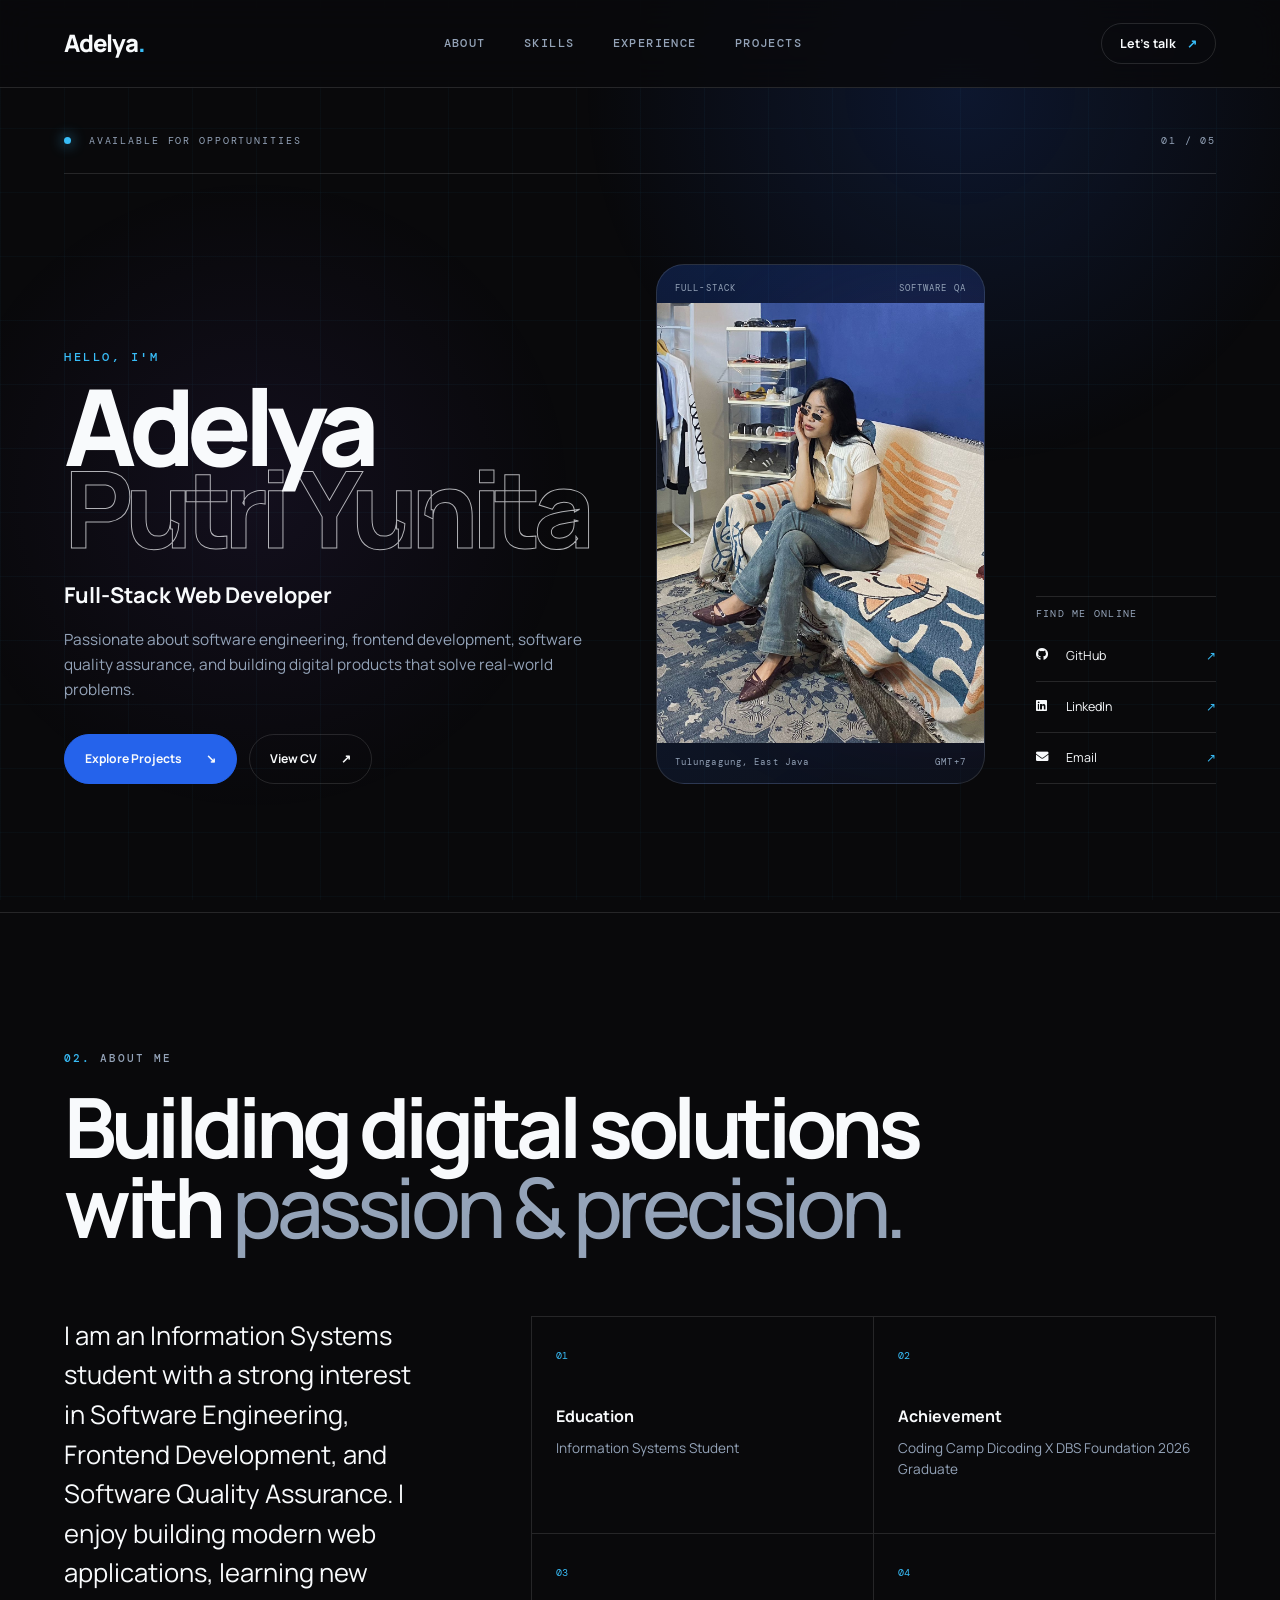
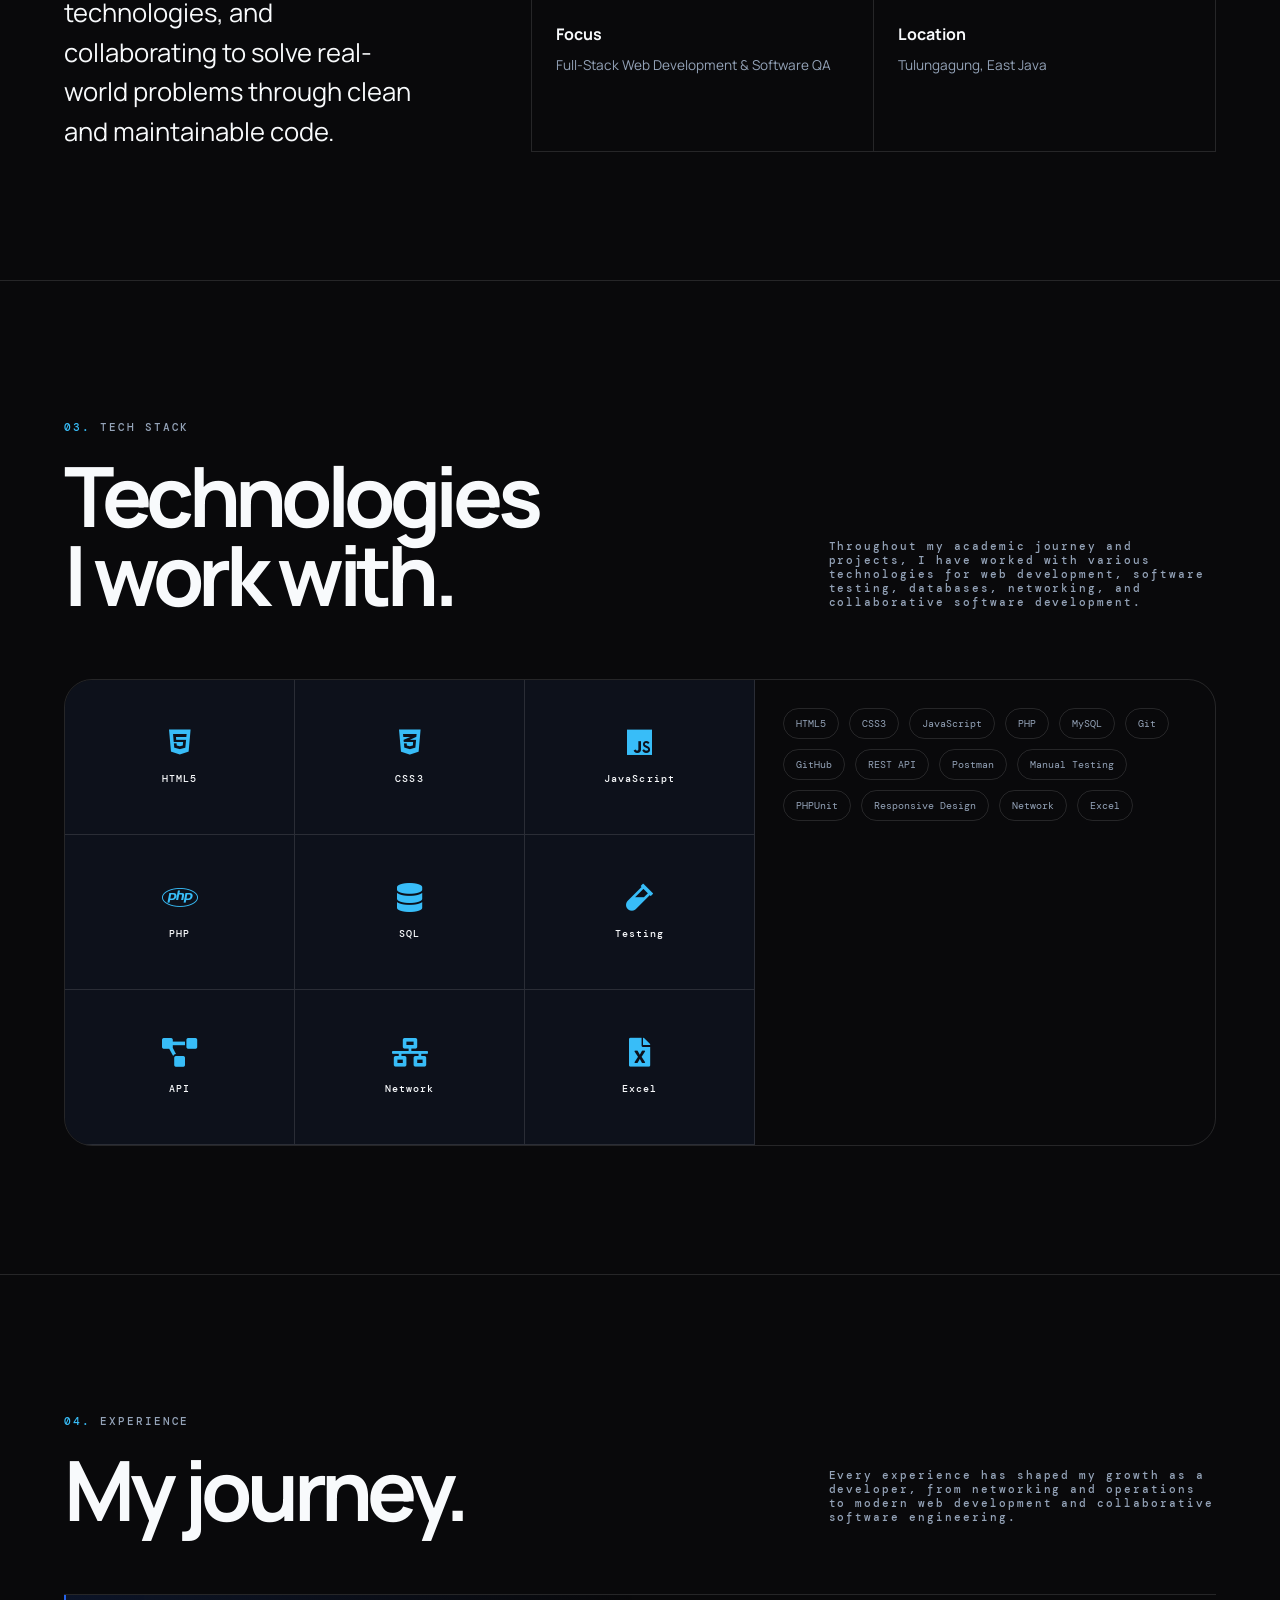
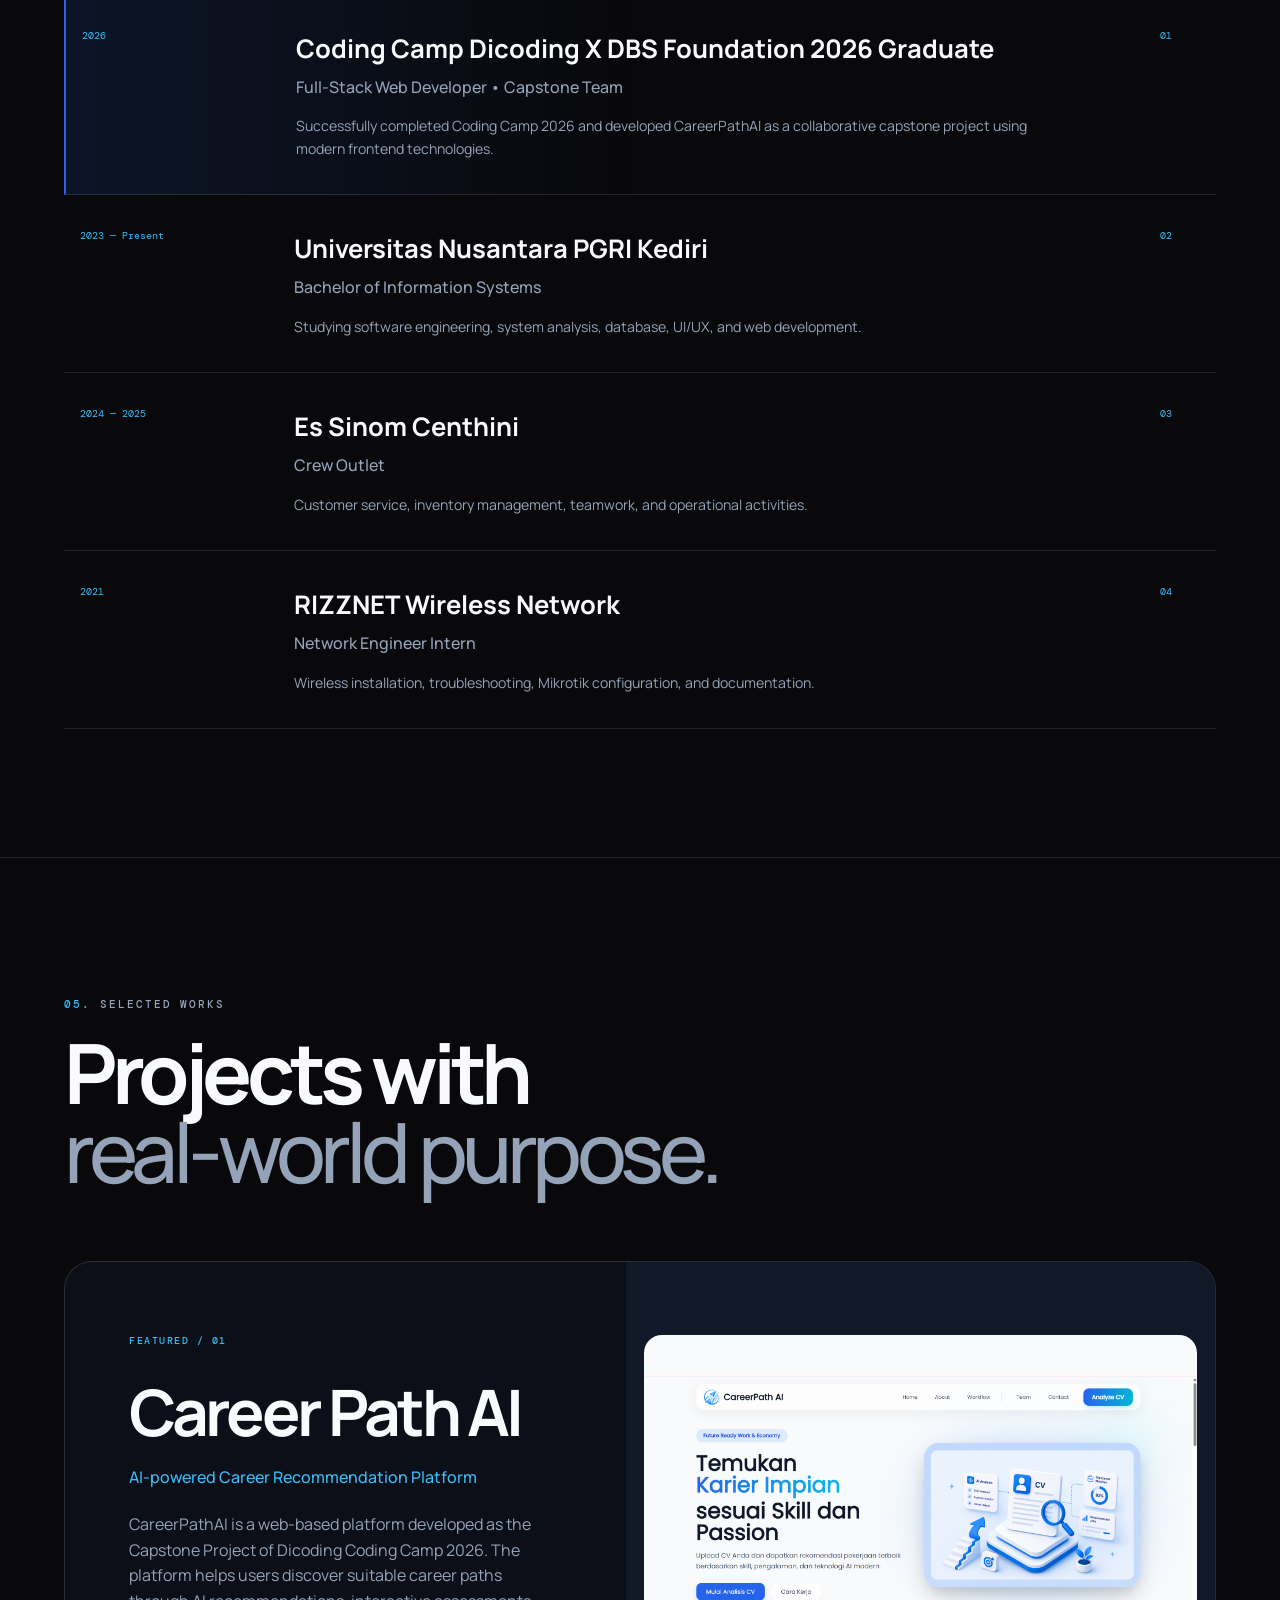
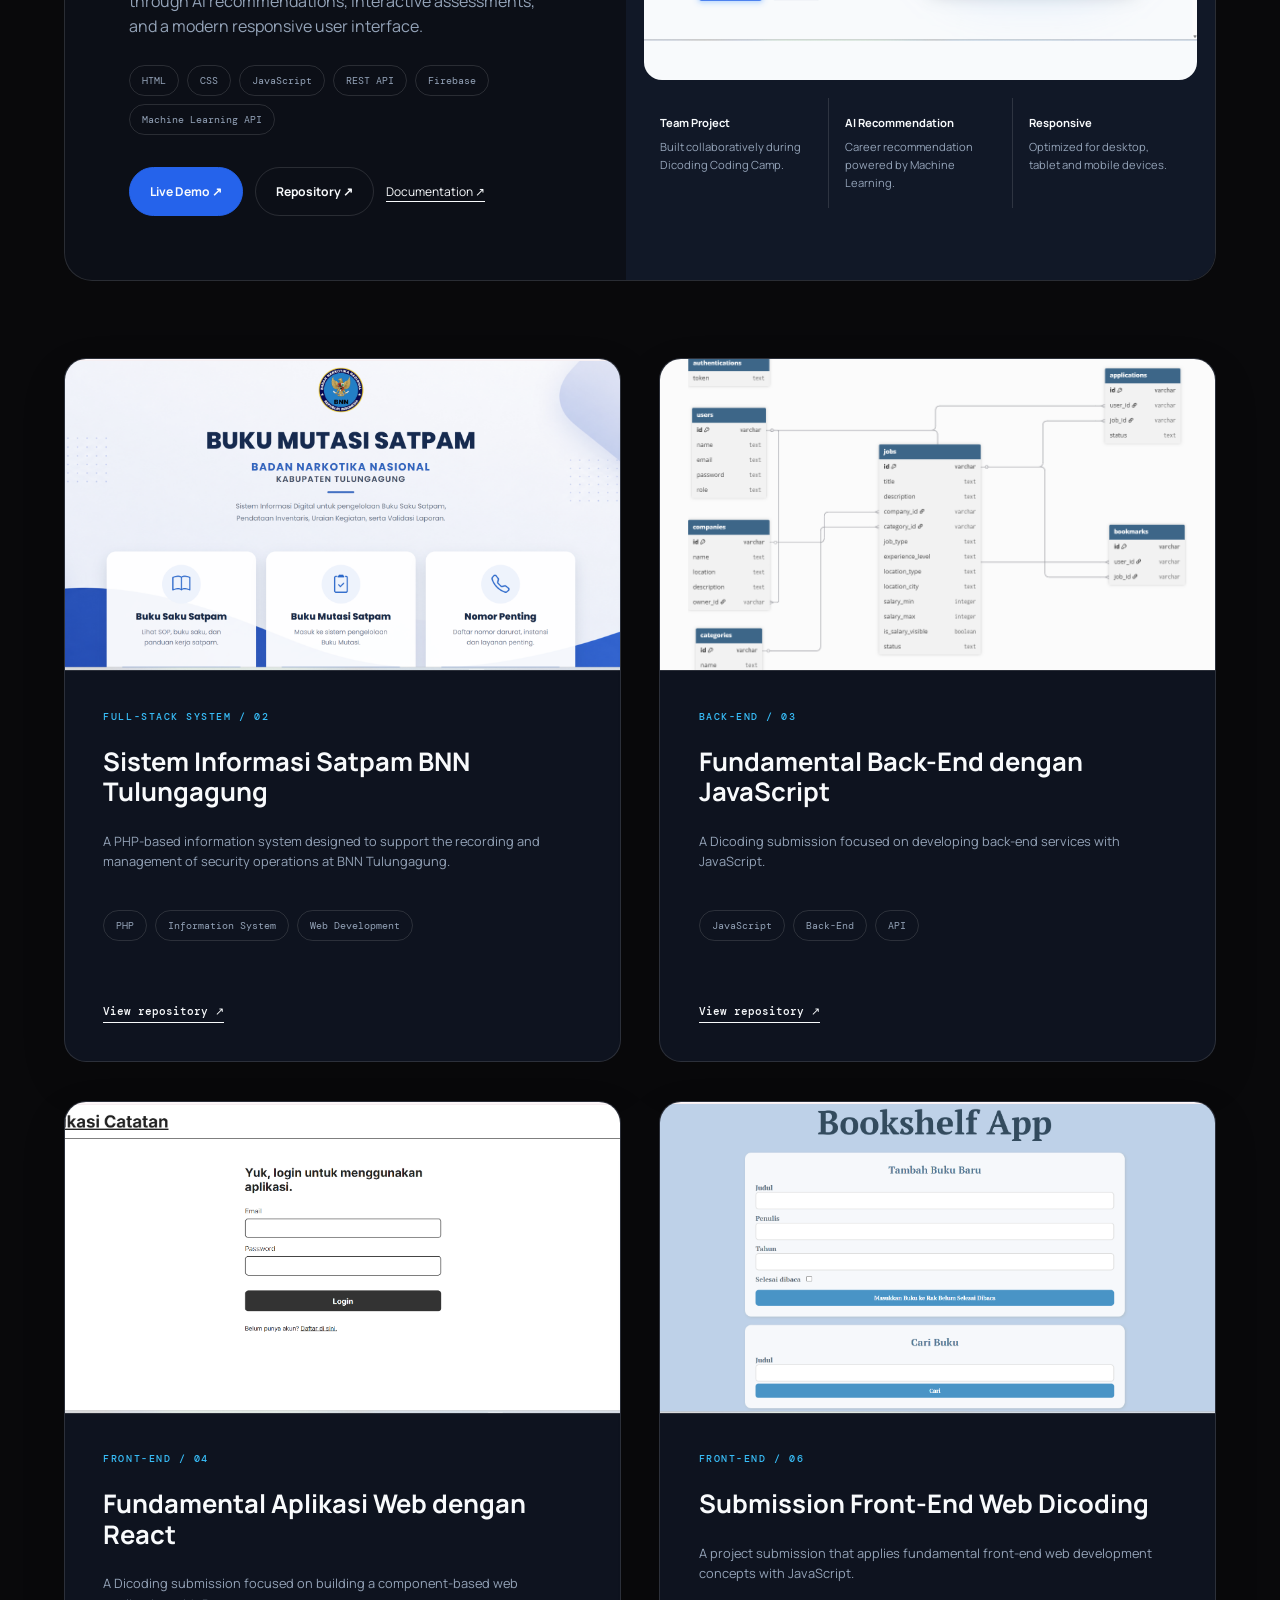
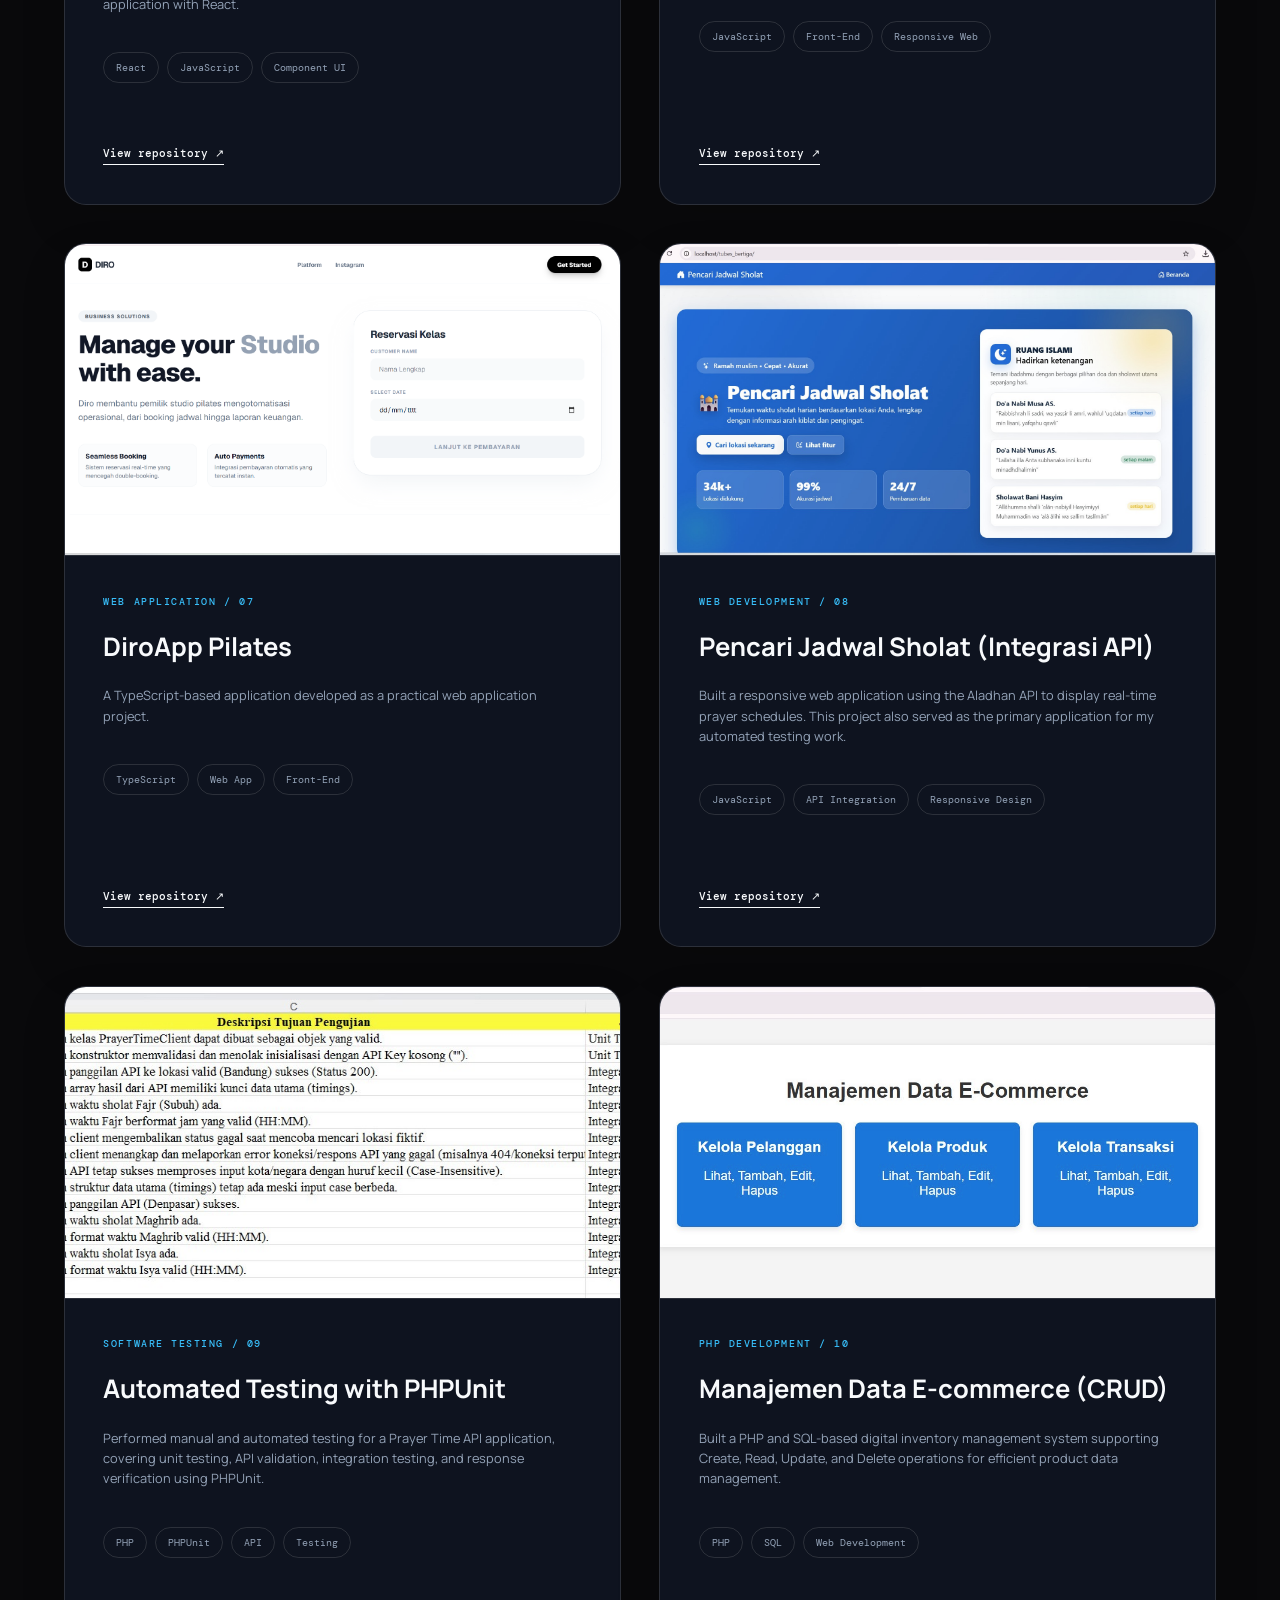
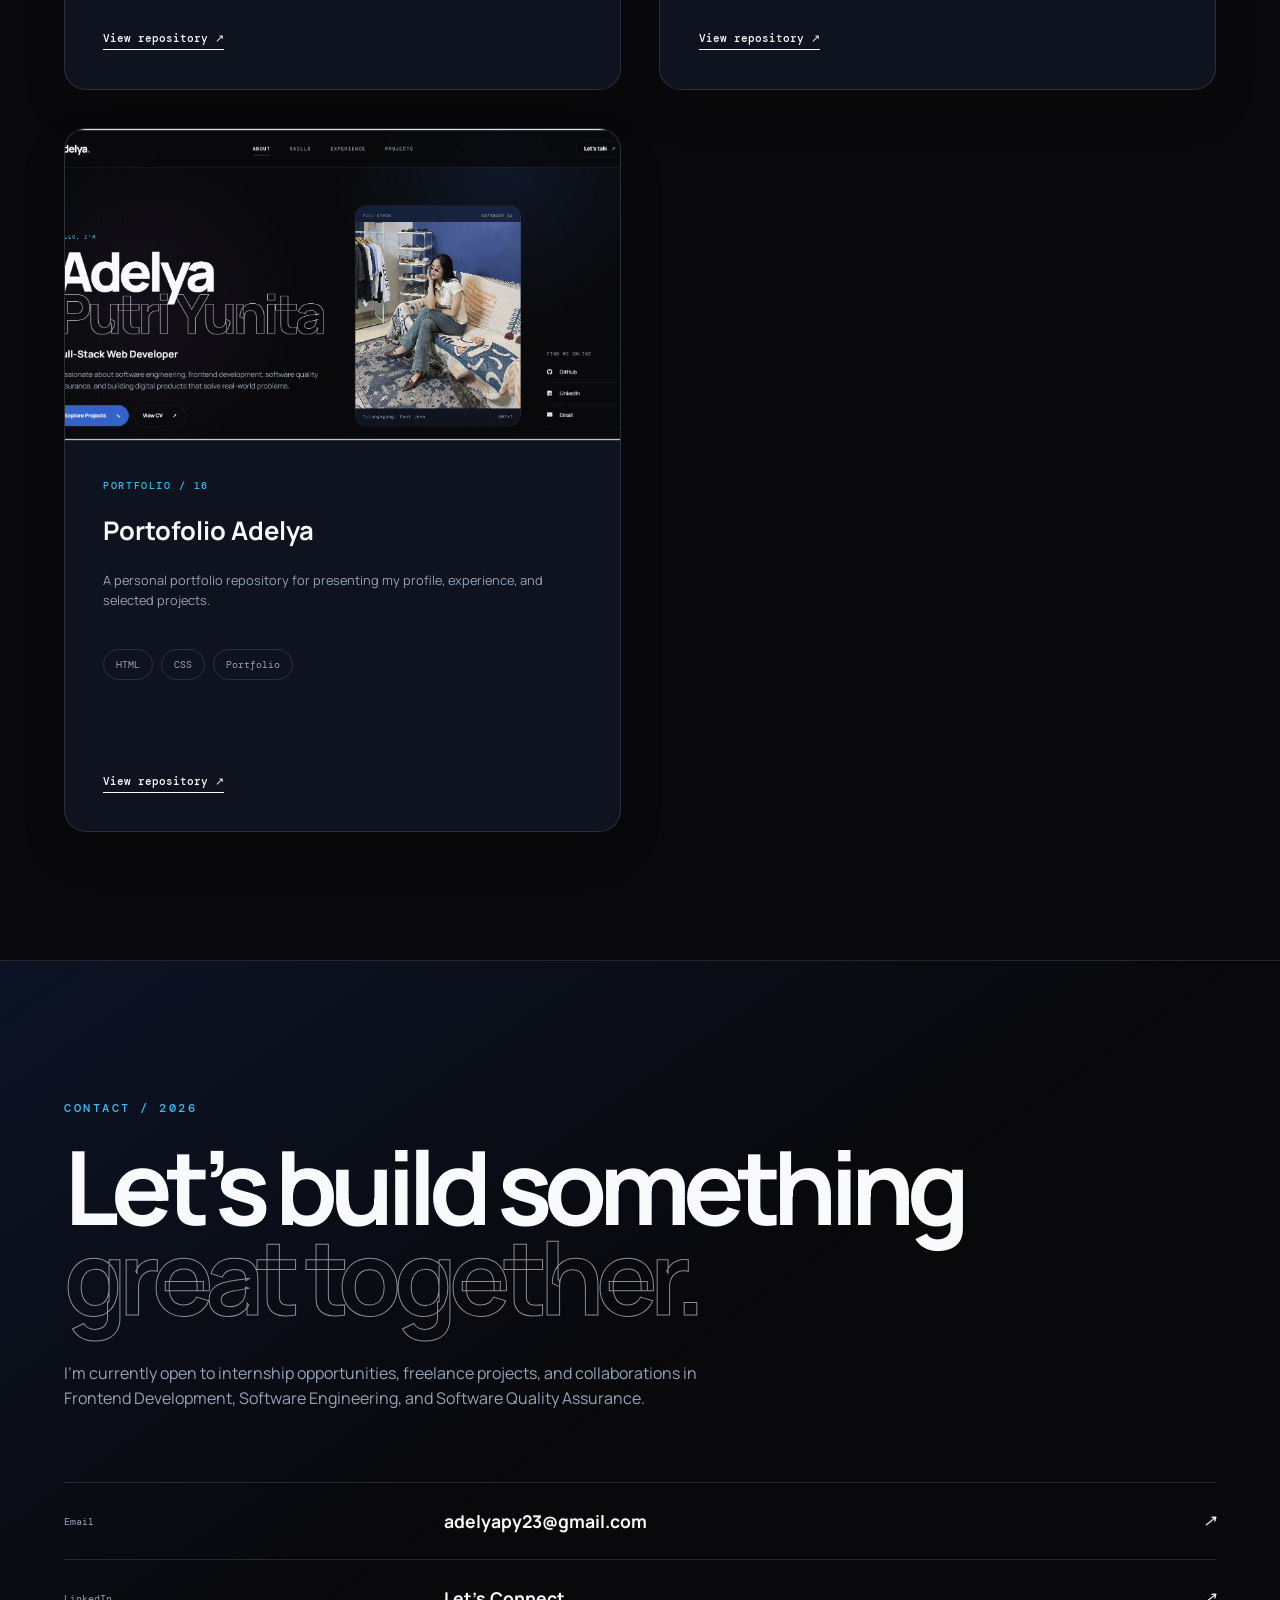
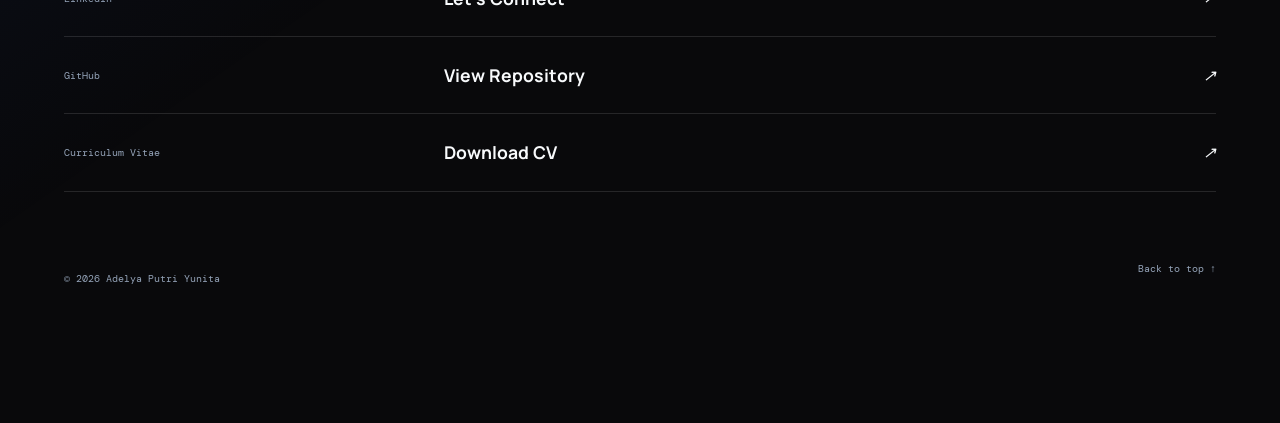
==== commit d99bb5da: "[CHANGE] Menambah beberapa project baru dan memperbarui tampilan UI" ====
--- a/index.html
+++ b/index.html
@@ -86,37 +86,23 @@
           <div class="featured-visual"><img src="images/careerpathai.png" alt="CareerPathAI interface"><div class="mini-facts"><p><b>Team Project</b><span>Built collaboratively during Dicoding Coding Camp.</span></p><p><b>AI Recommendation</b><span>Career recommendation powered by Machine Learning.</span></p><p><b>Responsive</b><span>Optimized for desktop, tablet and mobile devices.</span></p></div></div>
         </article>
         <div class="project-grid">
-          <article class="project-card"><a class="repo-cover cover-system" href="https://github.com/adelyapy/Sistem-Informasi-Satpam-BNN-Tulungagung" target="_blank" rel="noreferrer"><span>INFORMATION SYSTEM</span><strong>Sistem Informasi<br>Satpam BNN</strong><i class="fas fa-shield-alt"></i></a><div class="project-body"><span class="project-type">FULL-STACK SYSTEM / 02</span><h3>Sistem Informasi Satpam BNN Tulungagung</h3><p>A PHP-based information system designed to support the recording and management of security operations at BNN Tulungagung.</p><div class="tags"><span>PHP</span><span>Information System</span><span>Web Development</span></div><a href="https://github.com/adelyapy/Sistem-Informasi-Satpam-BNN-Tulungagung" target="_blank" rel="noreferrer">View repository ↗</a></div></article>
+          <article class="project-card"><a class="project-image"href="https://github.com/adelyapy/Sistem-Informasi-Satpam-BNN-Tulungagung"target="_blank"rel="noreferrer"><img src="images/project_satpam.png"alt="Sistem Informasi Satpam BNN Tulungagung"loading="lazy"></a><div class="project-body"><span class="project-type">FULL-STACK SYSTEM / 02</span><h3>Sistem Informasi Satpam BNN Tulungagung</h3><p>A PHP-based information system designed to support the recording and management of security operations at BNN Tulungagung.</p><div class="tags"><span>PHP</span><span>Information System</span><span>Web Development</span></div><a href="https://github.com/adelyapy/Sistem-Informasi-Satpam-BNN-Tulungagung" target="_blank" rel="noreferrer">View repository ↗</a></div></article>
 
-          <article class="project-card"><a class="repo-cover cover-backend" href="https://github.com/adelyapy/Submission-Fundamental-Back-End-dengan-JavaScript---DICODING" target="_blank" rel="noreferrer"><span>BACK-END DEVELOPMENT</span><strong>Fundamental<br>Back-End</strong><i class="fas fa-server"></i></a><div class="project-body"><span class="project-type">BACK-END / 03</span><h3>Fundamental Back-End dengan JavaScript</h3><p>A Dicoding submission focused on developing back-end services with JavaScript.</p><div class="tags"><span>JavaScript</span><span>Back-End</span><span>API</span></div><a href="https://github.com/adelyapy/Submission-Fundamental-Back-End-dengan-JavaScript---DICODING" target="_blank" rel="noreferrer">View repository ↗</a></div></article>
+          <article class="project-card"><a class="project-image" href="https://github.com/adelyapy/Submission-Fundamental-Back-End-dengan-JavaScript---DICODING" target="_blank" rel="noreferrer"><img src="images/project_openjob.png" alt="OpenJob REST API" loading="lazy"></a><div class="project-body"><span class="project-type">BACK-END / 03</span><h3>Fundamental Back-End dengan JavaScript</h3><p>A Dicoding submission focused on developing back-end services with JavaScript.</p><div class="tags"><span>JavaScript</span><span>Back-End</span><span>API</span></div><a href="https://github.com/adelyapy/Submission-Fundamental-Back-End-dengan-JavaScript---DICODING" target="_blank" rel="noreferrer">View repository ↗</a></div></article>
 
-          <article class="project-card"><a class="repo-cover cover-react" href="https://github.com/adelyapy/Submission-Fundamental-Aplikasi-Web-dengan-React---DICODING" target="_blank" rel="noreferrer"><span>REACT APPLICATION</span><strong>Fundamental<br>React</strong><i class="fab fa-react"></i></a><div class="project-body"><span class="project-type">FRONT-END / 04</span><h3>Fundamental Aplikasi Web dengan React</h3><p>A Dicoding submission focused on building a component-based web application with React.</p><div class="tags"><span>React</span><span>JavaScript</span><span>Component UI</span></div><a href="https://github.com/adelyapy/Submission-Fundamental-Aplikasi-Web-dengan-React---DICODING" target="_blank" rel="noreferrer">View repository ↗</a></div></article>
+          <article class="project-card"><a class="project-image" href="https://github.com/adelyapy/Submission-Fundamental-Aplikasi-Web-dengan-React---DICODING" target="_blank" rel="noreferrer"><img src="images/project_react.png" alt="React Web Application" loading="lazy"></a><div class="project-body"><span class="project-type">FRONT-END / 04</span><h3>Fundamental Aplikasi Web dengan React</h3><p>A Dicoding submission focused on building a component-based web application with React.</p><div class="tags"><span>React</span><span>JavaScript</span><span>Component UI</span></div><a href="https://github.com/adelyapy/Submission-Fundamental-Aplikasi-Web-dengan-React---DICODING" target="_blank" rel="noreferrer">View repository ↗</a></div></article>
 
-          <article class="project-card"><a class="repo-cover cover-notes" href="https://github.com/adelyapy/notes-app-back-end" target="_blank" rel="noreferrer"><span>REST API</span><strong>Notes App<br>Back-End</strong><i class="fas fa-code"></i></a><div class="project-body"><span class="project-type">BACK-END / 05</span><h3>Notes App Back-End</h3><p>A JavaScript back-end service for managing notes through application endpoints.</p><div class="tags"><span>JavaScript</span><span>REST API</span><span>Back-End</span></div><a href="https://github.com/adelyapy/notes-app-back-end" target="_blank" rel="noreferrer">View repository ↗</a></div></article>
+          <article class="project-card"><a class="project-image" href="https://github.com/adelyapy/Submission-Front-End-Web-DICODING" target="_blank" rel="noreferrer"><img src="images/project_bookshelf.png" alt="Bookshelf App" loading="lazy"></a><div class="project-body"><span class="project-type">FRONT-END / 06</span><h3>Submission Front-End Web Dicoding</h3><p>A project submission that applies fundamental front-end web development concepts with JavaScript.</p><div class="tags"><span>JavaScript</span><span>Front-End</span><span>Responsive Web</span></div><a href="https://github.com/adelyapy/Submission-Front-End-Web-DICODING" target="_blank" rel="noreferrer">View repository ↗</a></div></article>
 
-          <article class="project-card"><a class="repo-cover cover-frontend" href="https://github.com/adelyapy/Submission-Front-End-Web-DICODING" target="_blank" rel="noreferrer"><span>DICODING SUBMISSION</span><strong>Front-End<br>Web</strong><i class="fas fa-laptop-code"></i></a><div class="project-body"><span class="project-type">FRONT-END / 06</span><h3>Submission Front-End Web Dicoding</h3><p>A project submission that applies fundamental front-end web development concepts with JavaScript.</p><div class="tags"><span>JavaScript</span><span>Front-End</span><span>Responsive Web</span></div><a href="https://github.com/adelyapy/Submission-Front-End-Web-DICODING" target="_blank" rel="noreferrer">View repository ↗</a></div></article>
+          <article class="project-card"><a class="project-image" href="https://github.com/adelyapy/DiroAppPilates_AdelyaPutriYunita" target="_blank" rel="noreferrer"><img src="images/project_pilates.png" alt="DIRO Pilates Booking System" loading="lazy"></a><div class="project-body"><span class="project-type">WEB APPLICATION / 07</span><h3>DiroApp Pilates</h3><p>A TypeScript-based application developed as a practical web application project.</p><div class="tags"><span>TypeScript</span><span>Web App</span><span>Front-End</span></div><a href="https://github.com/adelyapy/DiroAppPilates_AdelyaPutriYunita" target="_blank" rel="noreferrer">View repository ↗</a></div></article>
 
-          <article class="project-card"><a class="repo-cover cover-pilates" href="https://github.com/adelyapy/DiroAppPilates_AdelyaPutriYunita" target="_blank" rel="noreferrer"><span>TYPESCRIPT APP</span><strong>Diro App<br>Pilates</strong><i class="fas fa-heartbeat"></i></a><div class="project-body"><span class="project-type">WEB APPLICATION / 07</span><h3>DiroApp Pilates</h3><p>A TypeScript-based application developed as a practical web application project.</p><div class="tags"><span>TypeScript</span><span>Web App</span><span>Front-End</span></div><a href="https://github.com/adelyapy/DiroAppPilates_AdelyaPutriYunita" target="_blank" rel="noreferrer">View repository ↗</a></div></article>
+          <article class="project-card"><a class="project-image" href="https://github.com/adelyapy/tubes_bertiga" target="_blank" rel="noreferrer"><img src="images/project_sholat.png" alt="Pencari Jadwal Sholat" loading="lazy"></a><div class="project-body"><span class="project-type">WEB DEVELOPMENT / 08</span><h3>Pencari Jadwal Sholat (Integrasi API)</h3><p>Built a responsive web application using the Aladhan API to display real-time prayer schedules. This project also served as the primary application for my automated testing work.</p><div class="tags"><span>JavaScript</span><span>API Integration</span><span>Responsive Design</span></div><a href="https://github.com/adelyapy/tubes_bertiga" target="_blank" rel="noreferrer">View repository ↗</a></div></article>
 
-          <article class="project-card"><a class="project-image" href="https://github.com/adelyapy/tubes_bertiga" target="_blank" rel="noreferrer"><img src="images/project_sholat.jpg" alt="Pencari Jadwal Sholat" loading="lazy"></a><div class="project-body"><span class="project-type">WEB DEVELOPMENT / 08</span><h3>Pencari Jadwal Sholat (Integrasi API)</h3><p>Built a responsive web application using the Aladhan API to display real-time prayer schedules. This project also served as the primary application for my automated testing work.</p><div class="tags"><span>JavaScript</span><span>API Integration</span><span>Responsive Design</span></div><a href="https://github.com/adelyapy/tubes_bertiga" target="_blank" rel="noreferrer">View repository ↗</a></div></article>
+          <article class="project-card"><a class="project-image" href="https://github.com/adelyapy/tubes_bertiga" target="_blank" rel="noreferrer"><img src="images/project_qa.png" alt="Software QA" loading="lazy"></a><div class="project-body"><span class="project-type">SOFTWARE TESTING / 09</span><h3>Automated Testing with PHPUnit</h3><p>Performed manual and automated testing for a Prayer Time API application, covering unit testing, API validation, integration testing, and response verification using PHPUnit.</p><div class="tags"><span>PHP</span><span>PHPUnit</span><span>API</span><span>Testing</span></div><a href="https://github.com/adelyapy/tubes_bertiga" target="_blank" rel="noreferrer">View repository ↗</a></div></article>
 
-          <article class="project-card"><a class="project-image" href="https://github.com/adelyapy/tubes_bertiga" target="_blank" rel="noreferrer"><img src="images/project_qa.jpg" alt="Software QA" loading="lazy"></a><div class="project-body"><span class="project-type">SOFTWARE TESTING / 09</span><h3>Automated Testing with PHPUnit</h3><p>Performed manual and automated testing for a Prayer Time API application, covering unit testing, API validation, integration testing, and response verification using PHPUnit.</p><div class="tags"><span>PHP</span><span>PHPUnit</span><span>API</span><span>Testing</span></div><a href="https://github.com/adelyapy/tubes_bertiga" target="_blank" rel="noreferrer">View repository ↗</a></div></article>
+          <article class="project-card"><a class="project-image" href="https://github.com/adelyapy/ppl_adelyaa_praktikum2" target="_blank" rel="noreferrer"><img src="images/project_crud.png" alt="Project CRUD" loading="lazy"></a><div class="project-body"><span class="project-type">PHP DEVELOPMENT / 10</span><h3>Manajemen Data E-commerce (CRUD)</h3><p>Built a PHP and SQL-based digital inventory management system supporting Create, Read, Update, and Delete operations for efficient product data management.</p><div class="tags"><span>PHP</span><span>SQL</span><span>Web Development</span></div><a href="https://github.com/adelyapy/ppl_adelyaa_praktikum2" target="_blank" rel="noreferrer">View repository ↗</a></div></article>
 
-          <article class="project-card"><a class="project-image" href="https://github.com/adelyapy/ppl_adelyaa_praktikum2" target="_blank" rel="noreferrer"><img src="images/project_crud.jpg" alt="Project CRUD" loading="lazy"></a><div class="project-body"><span class="project-type">PHP DEVELOPMENT / 10</span><h3>Manajemen Data E-commerce (CRUD)</h3><p>Built a PHP and SQL-based digital inventory management system supporting Create, Read, Update, and Delete operations for efficient product data management.</p><div class="tags"><span>PHP</span><span>SQL</span><span>Web Development</span></div><a href="https://github.com/adelyapy/ppl_adelyaa_praktikum2" target="_blank" rel="noreferrer">View repository ↗</a></div></article>
-
-          <article class="project-card"><a class="project-image" href="https://github.com/adelyapy/CodingCamp-19Jan26-AdelyaPutriYunita" target="_blank" rel="noreferrer"><img src="images/project_todo.jpg" alt="To Do List" loading="lazy"></a><div class="project-body"><span class="project-type">WEB DEVELOPMENT / 11</span><h3>To Do List (Coding Camp Project)</h3><p>Built an interactive To Do List web application with task creation, filtering, and data management features. This project was developed during Coding Camp to strengthen front-end web development skills.</p><div class="tags"><span>JavaScript</span><span>Web Development</span></div><a href="https://github.com/adelyapy/CodingCamp-19Jan26-AdelyaPutriYunita" target="_blank" rel="noreferrer">View repository ↗</a></div></article>
-
-          <article class="project-card"><a class="repo-cover cover-pokemon" href="https://github.com/adelyapy/website-pokemon-usa" target="_blank" rel="noreferrer"><span>GITFLOW PRACTICE</span><strong>Pokémon<br>Website</strong><i class="fas fa-code-branch"></i></a><div class="project-body"><span class="project-type">WEB DEVELOPMENT / 12</span><h3>Website Pokémon USA</h3><p>A JavaScript website developed to practice collaborative development workflows with GitFlow.</p><div class="tags"><span>JavaScript</span><span>GitFlow</span><span>Collaboration</span></div><a href="https://github.com/adelyapy/website-pokemon-usa" target="_blank" rel="noreferrer">View repository ↗</a></div></article>
-
-          <article class="project-card"><a class="repo-cover cover-login" href="https://github.com/adelyapy/Aplikasi-Login" target="_blank" rel="noreferrer"><span>AUTHENTICATION</span><strong>Aplikasi<br>Login</strong><i class="fas fa-user-lock"></i></a><div class="project-body"><span class="project-type">LEARNING PROJECT / 13</span><h3>Aplikasi Login</h3><p>A learning repository exploring authentication flows, developed from a Dicoding Academy project.</p><div class="tags"><span>Authentication</span><span>Login Flow</span><span>Dicoding</span></div><a href="https://github.com/adelyapy/Aplikasi-Login" target="_blank" rel="noreferrer">View repository ↗</a></div></article>
-
-          <article class="project-card"><a class="repo-cover cover-php" href="https://github.com/adelyapy/ppl_adelyaa_praktikum1" target="_blank" rel="noreferrer"><span>PHP PRACTICUM</span><strong>PPL Adelya<br>Praktikum 1</strong><i class="fab fa-php"></i></a><div class="project-body"><span class="project-type">PHP DEVELOPMENT / 14</span><h3>PPL Adelya — Praktikum 1</h3><p>A practical repository covering the fundamentals of software development with PHP.</p><div class="tags"><span>PHP</span><span>Web Fundamentals</span><span>Practicum</span></div><a href="https://github.com/adelyapy/ppl_adelyaa_praktikum1" target="_blank" rel="noreferrer">View repository ↗</a></div></article>
-
-          <article class="project-card"><a class="repo-cover cover-personal" href="https://github.com/adelyapy/thispagebelongstoadelyaa" target="_blank" rel="noreferrer"><span>PERSONAL WEB</span><strong>This Page Belongs<br>to Adelya</strong><i class="fas fa-window-maximize"></i></a><div class="project-body"><span class="project-type">FRONT-END / 15</span><h3>This Page Belongs to Adelya</h3><p>A JavaScript-based personal website created as part of my front-end development journey.</p><div class="tags"><span>JavaScript</span><span>Personal Website</span><span>Front-End</span></div><a href="https://github.com/adelyapy/thispagebelongstoadelyaa" target="_blank" rel="noreferrer">View repository ↗</a></div></article>
-
-          <article class="project-card"><a class="repo-cover cover-portfolio" href="https://github.com/adelyapy/portofolio_adelya" target="_blank" rel="noreferrer"><span>PERSONAL BRANDING</span><strong>Portfolio<br>Adelya</strong><i class="fas fa-id-card"></i></a><div class="project-body"><span class="project-type">PORTFOLIO / 16</span><h3>Portofolio Adelya</h3><p>A personal portfolio repository for presenting my profile, experience, and selected projects.</p><div class="tags"><span>HTML</span><span>CSS</span><span>Portfolio</span></div><a href="https://github.com/adelyapy/portofolio_adelya" target="_blank" rel="noreferrer">View repository ↗</a></div></article>
-
-          <article class="project-card"><a class="repo-cover cover-profile" href="https://github.com/adelyapy/web_profil_adelya" target="_blank" rel="noreferrer"><span>HTML FUNDAMENTALS</span><strong>Web Profil<br>Adelya</strong><i class="fab fa-html5"></i></a><div class="project-body"><span class="project-type">STATIC WEBSITE / 17</span><h3>Web Profil Adelya</h3><p>A static HTML profile website built as a foundational web development project.</p><div class="tags"><span>HTML</span><span>Static Website</span><span>Web Fundamentals</span></div><a href="https://github.com/adelyapy/web_profil_adelya" target="_blank" rel="noreferrer">View repository ↗</a></div></article>
+          <article class="project-card"><a class="project-image" href="https://github.com/adelyapy/portofolio_adelya" target="_blank" rel="noreferrer"><img src="images/project_portofolio.png" alt="Portfolio Web Application" loading="lazy"></a><div class="project-body"><span class="project-type">PORTFOLIO / 16</span><h3>Portofolio Adelya</h3><p>A personal portfolio repository for presenting my profile, experience, and selected projects.</p><div class="tags"><span>HTML</span><span>CSS</span><span>Portfolio</span></div><a href="https://github.com/adelyapy/portofolio_adelya" target="_blank" rel="noreferrer">View repository ↗</a></div></article>
         </div>
       </section>
     </main>
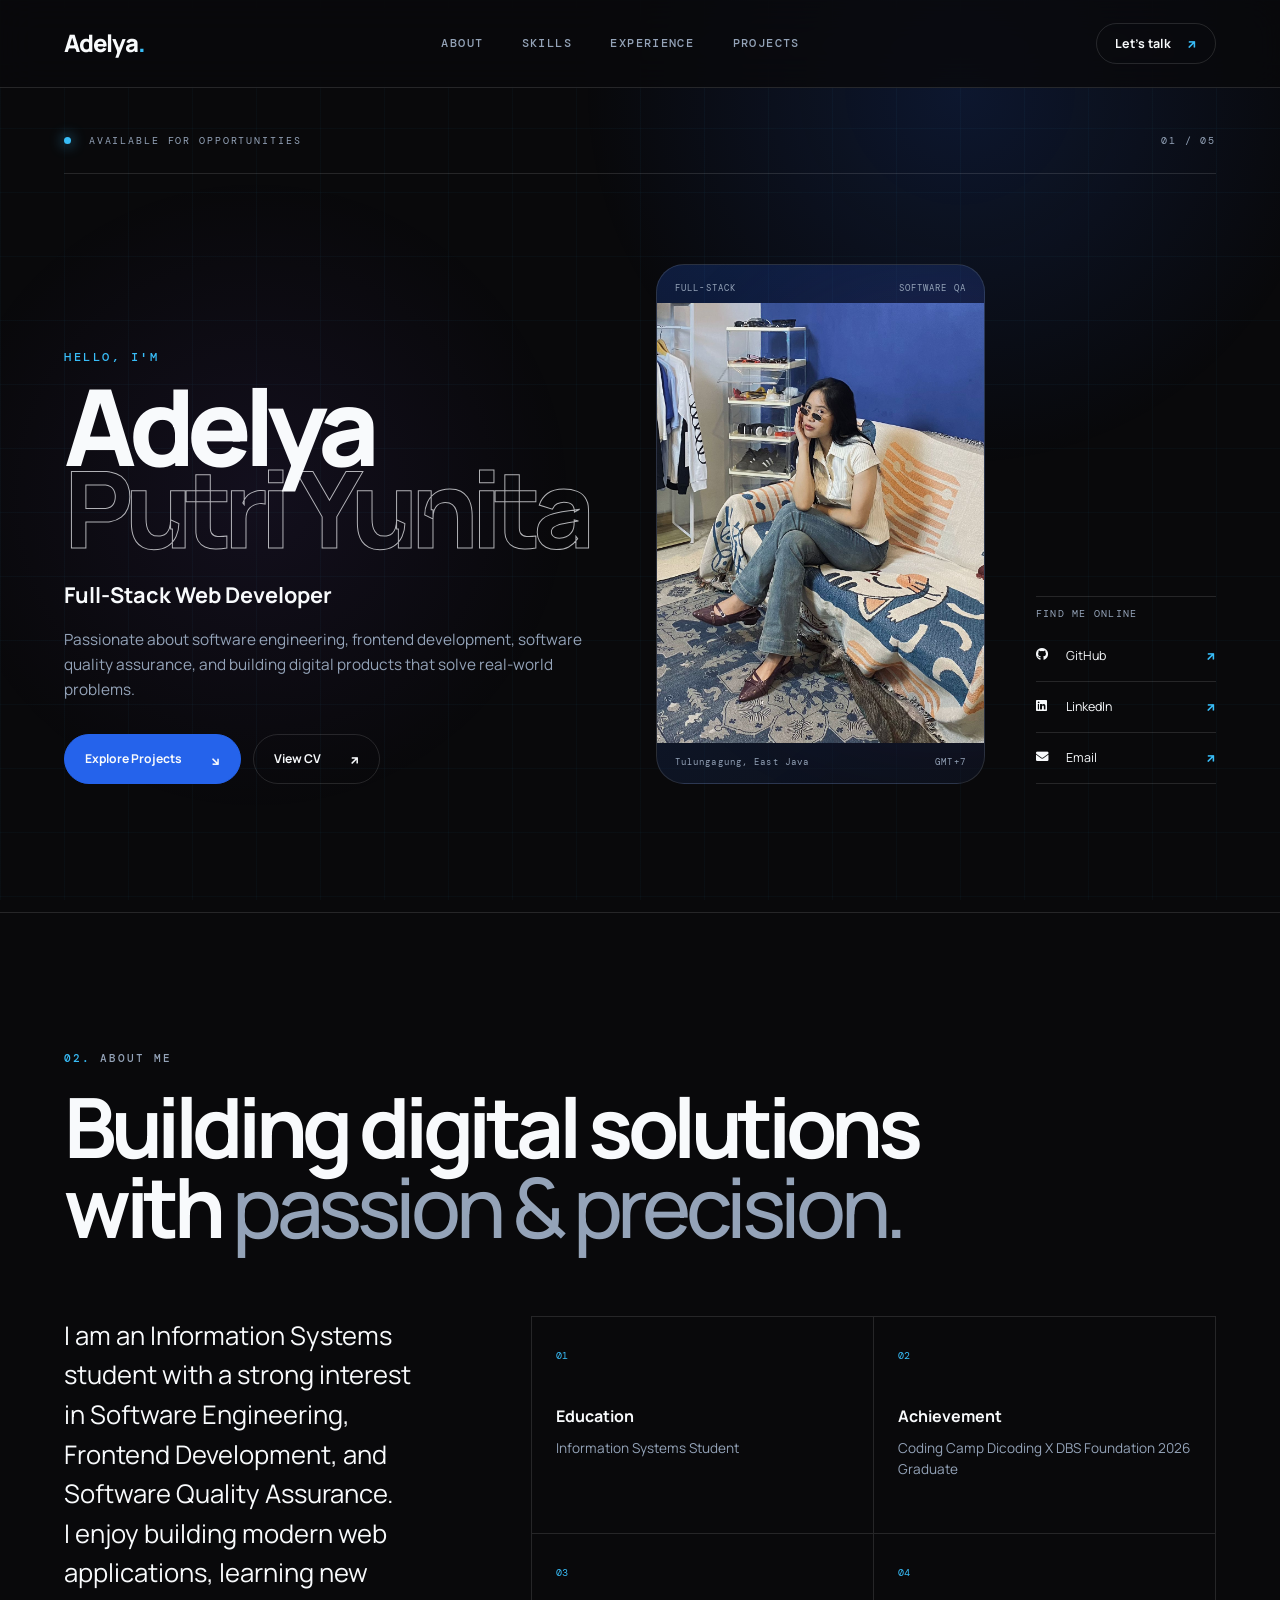
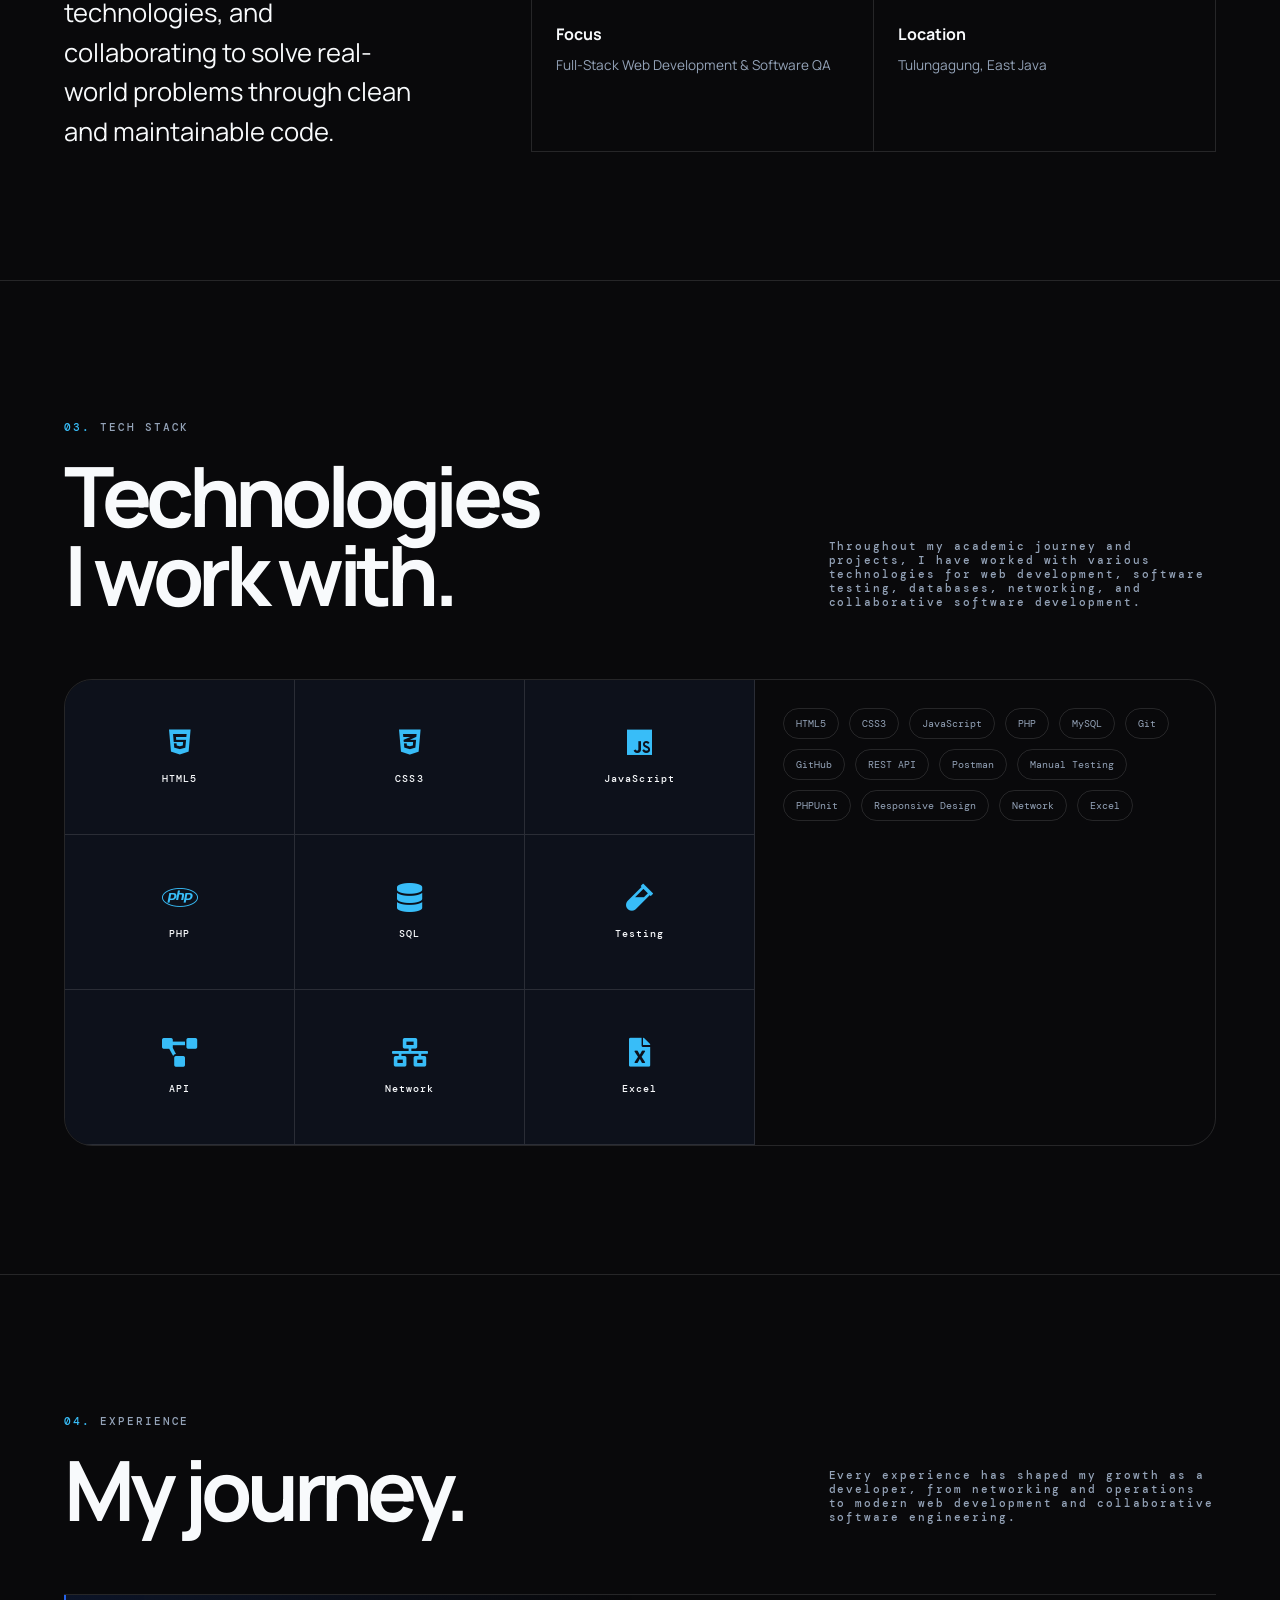
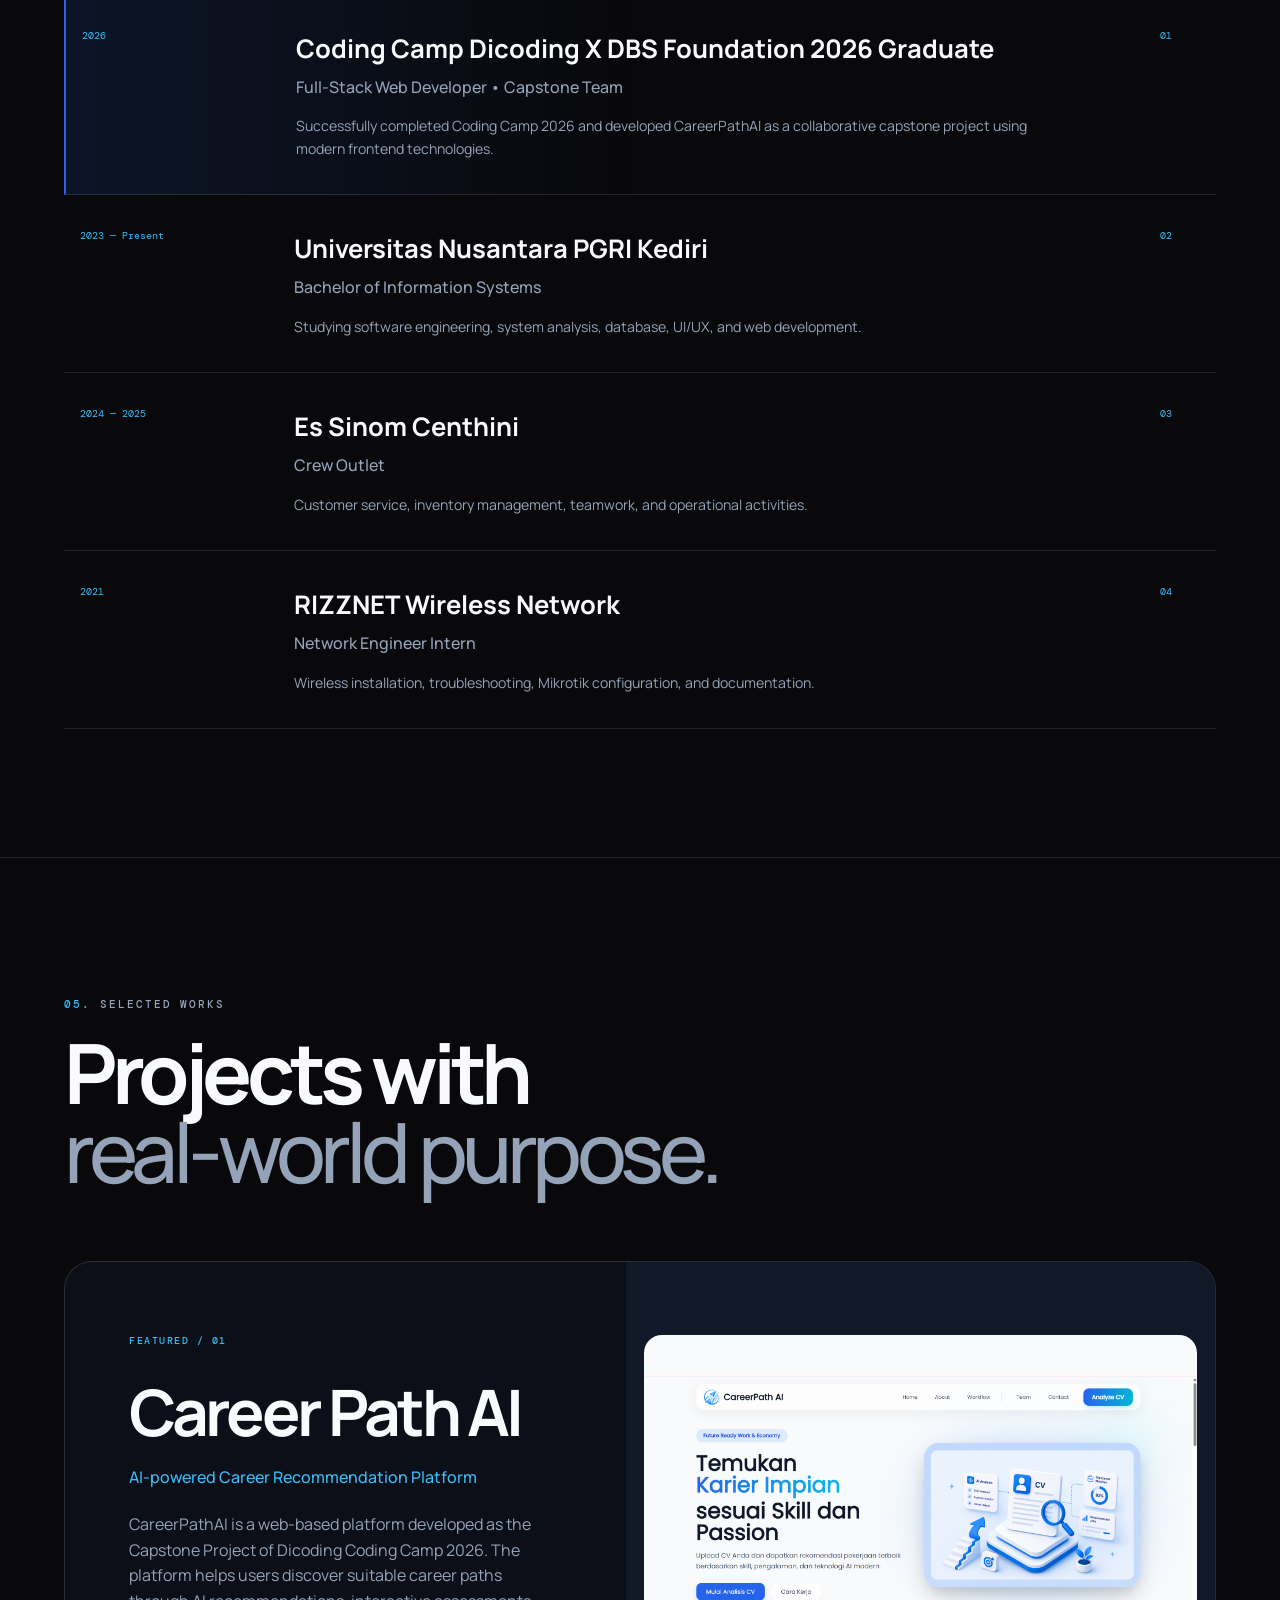
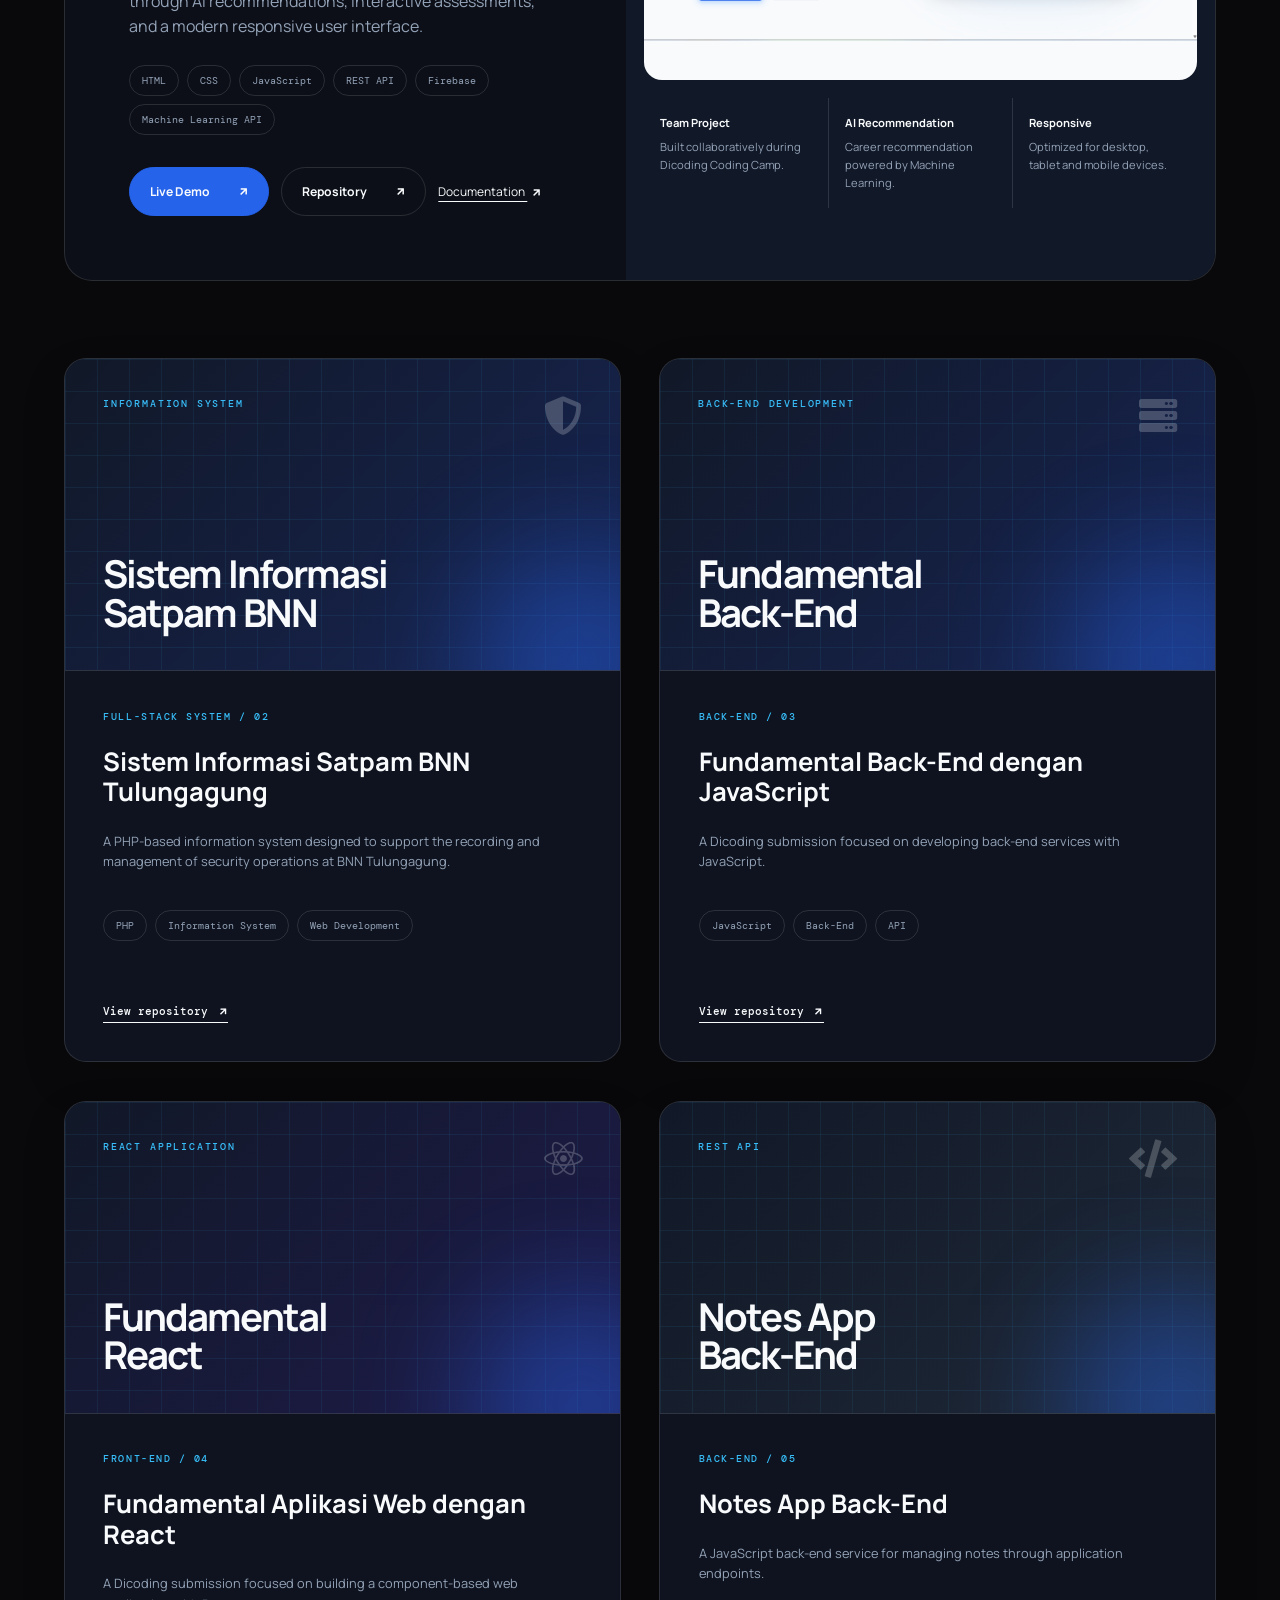
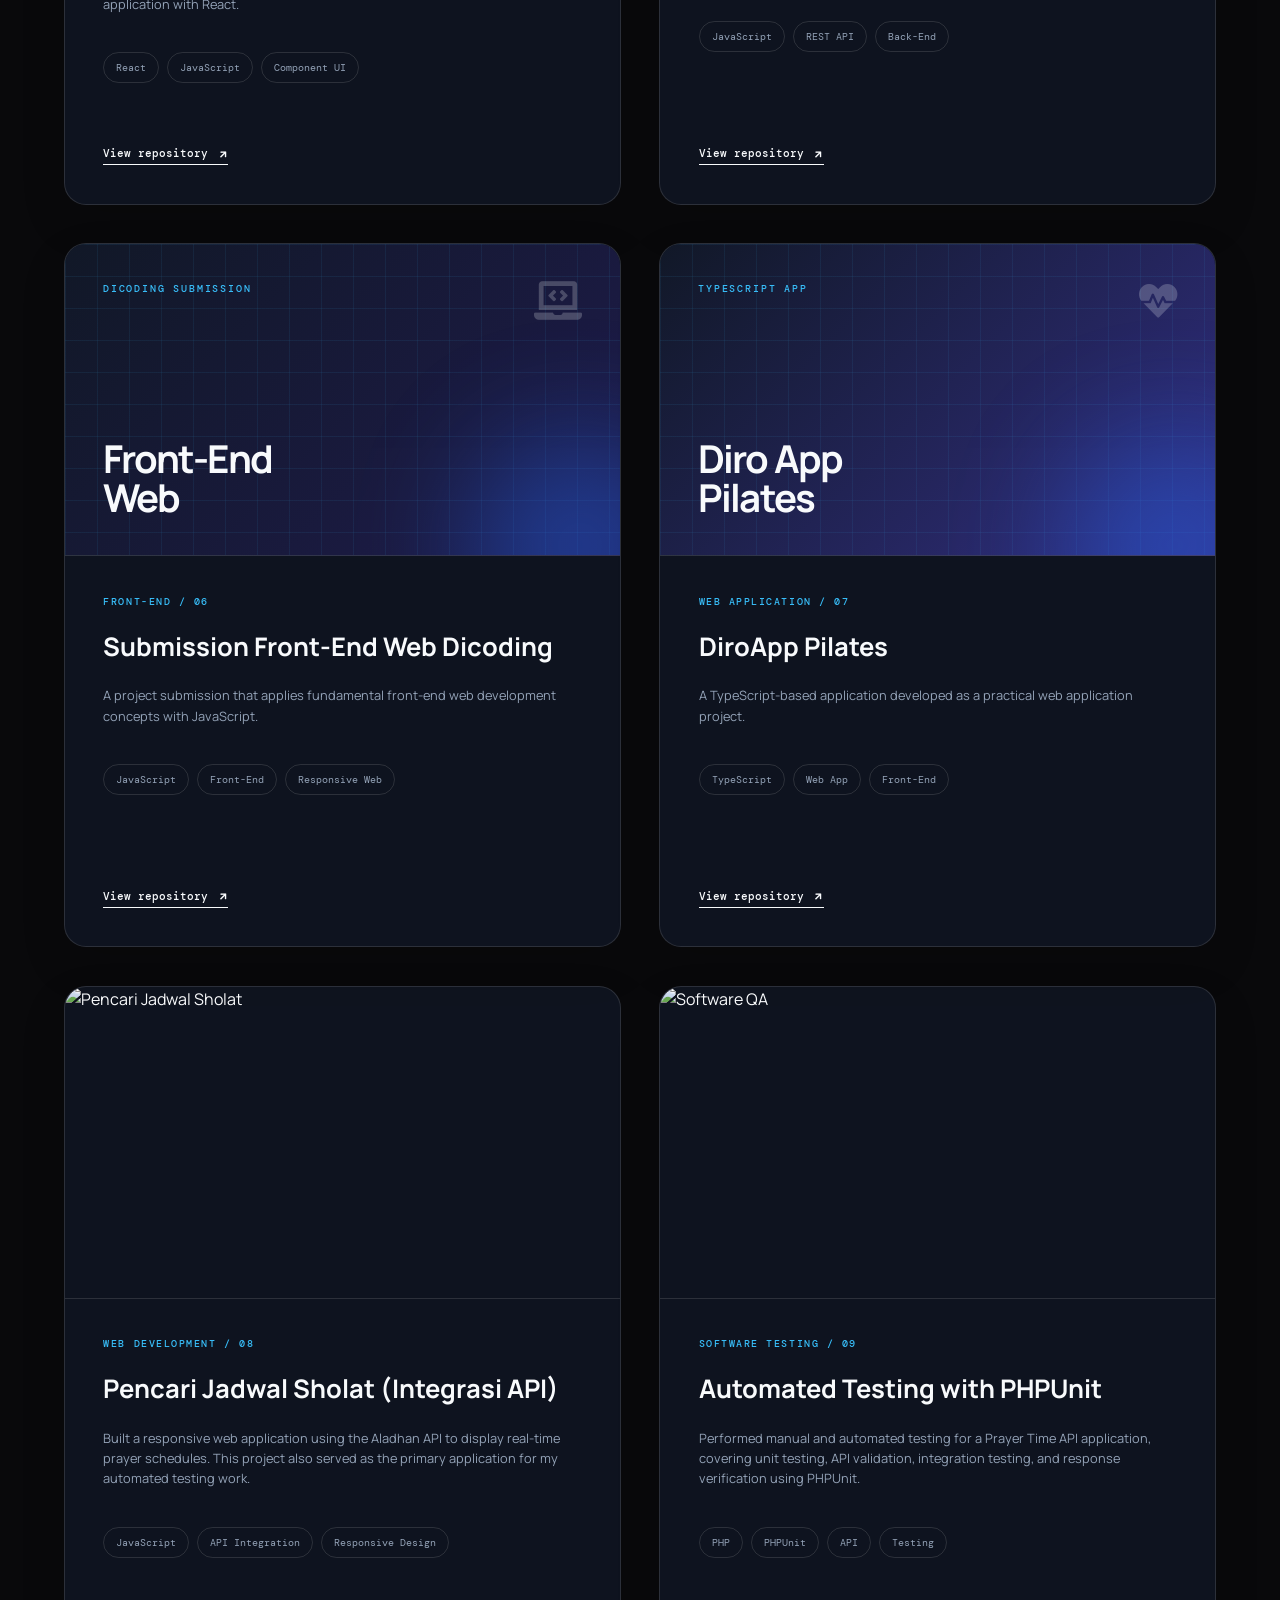
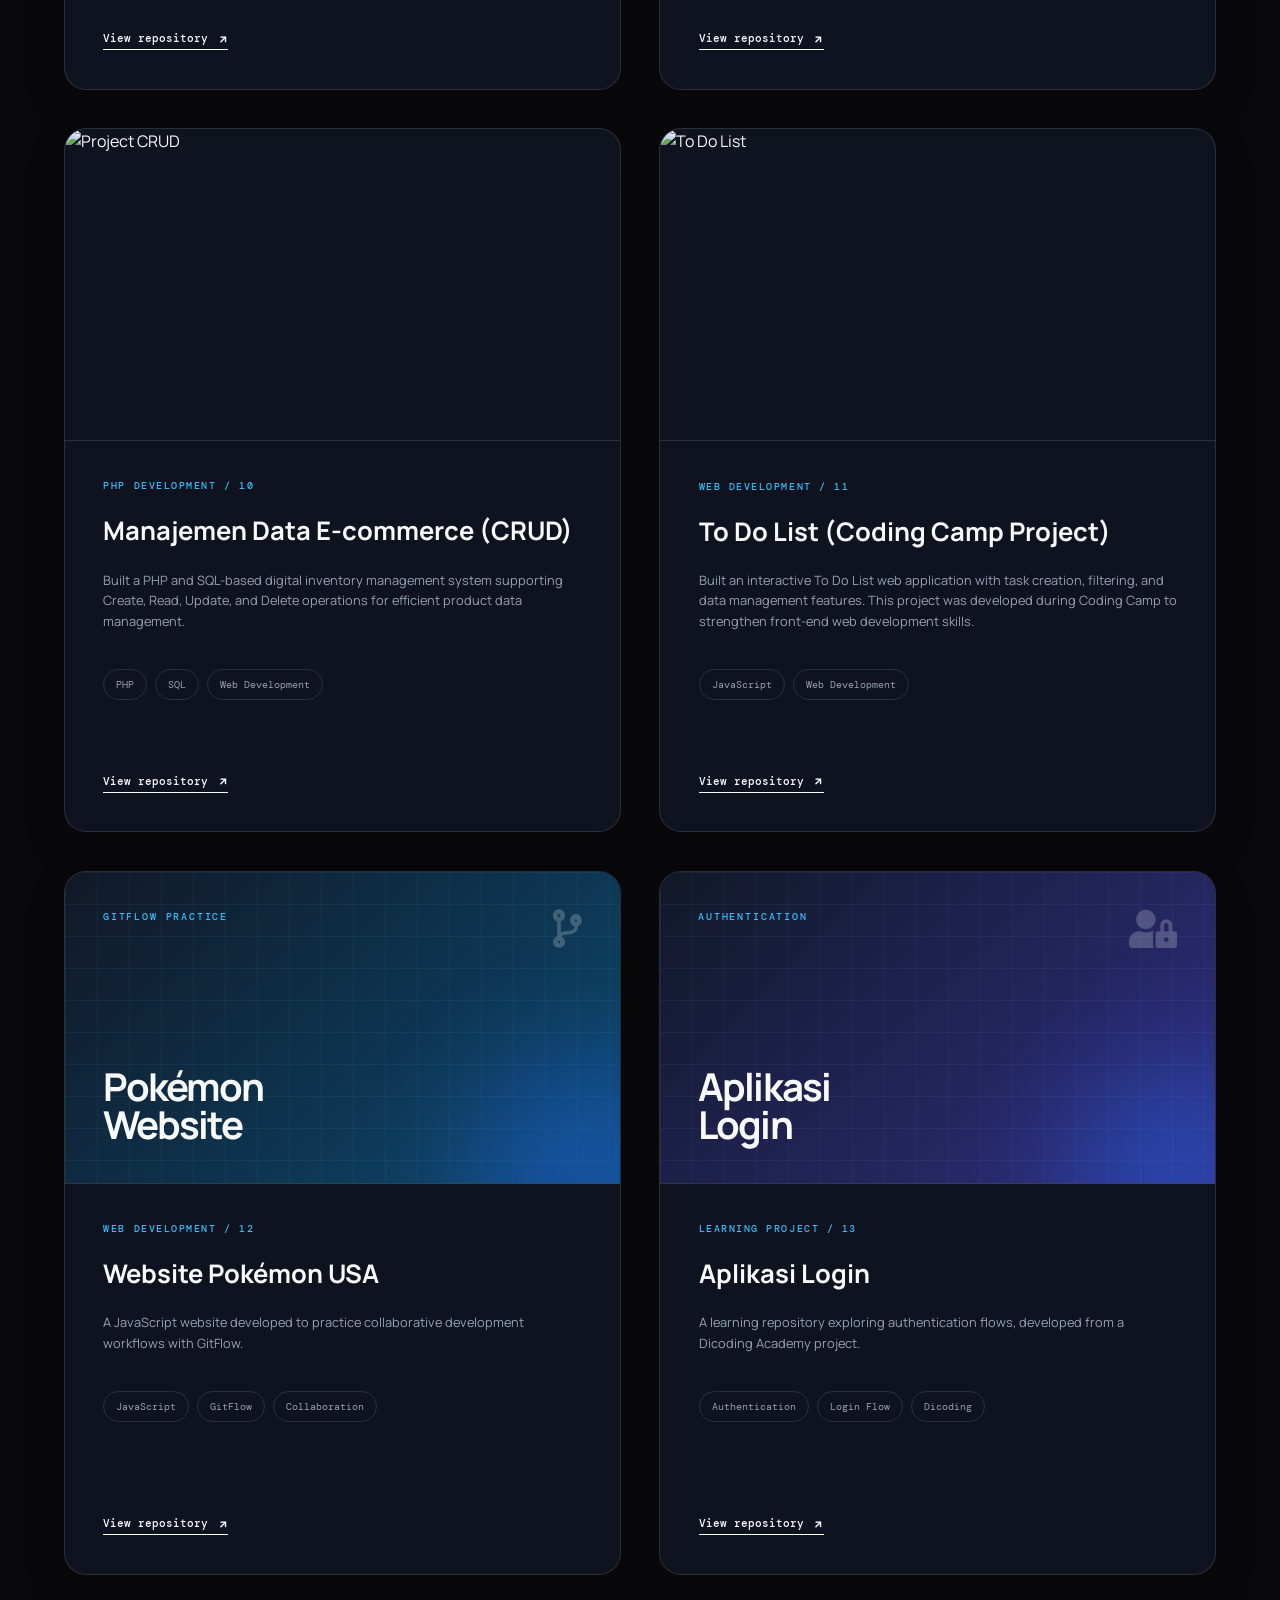
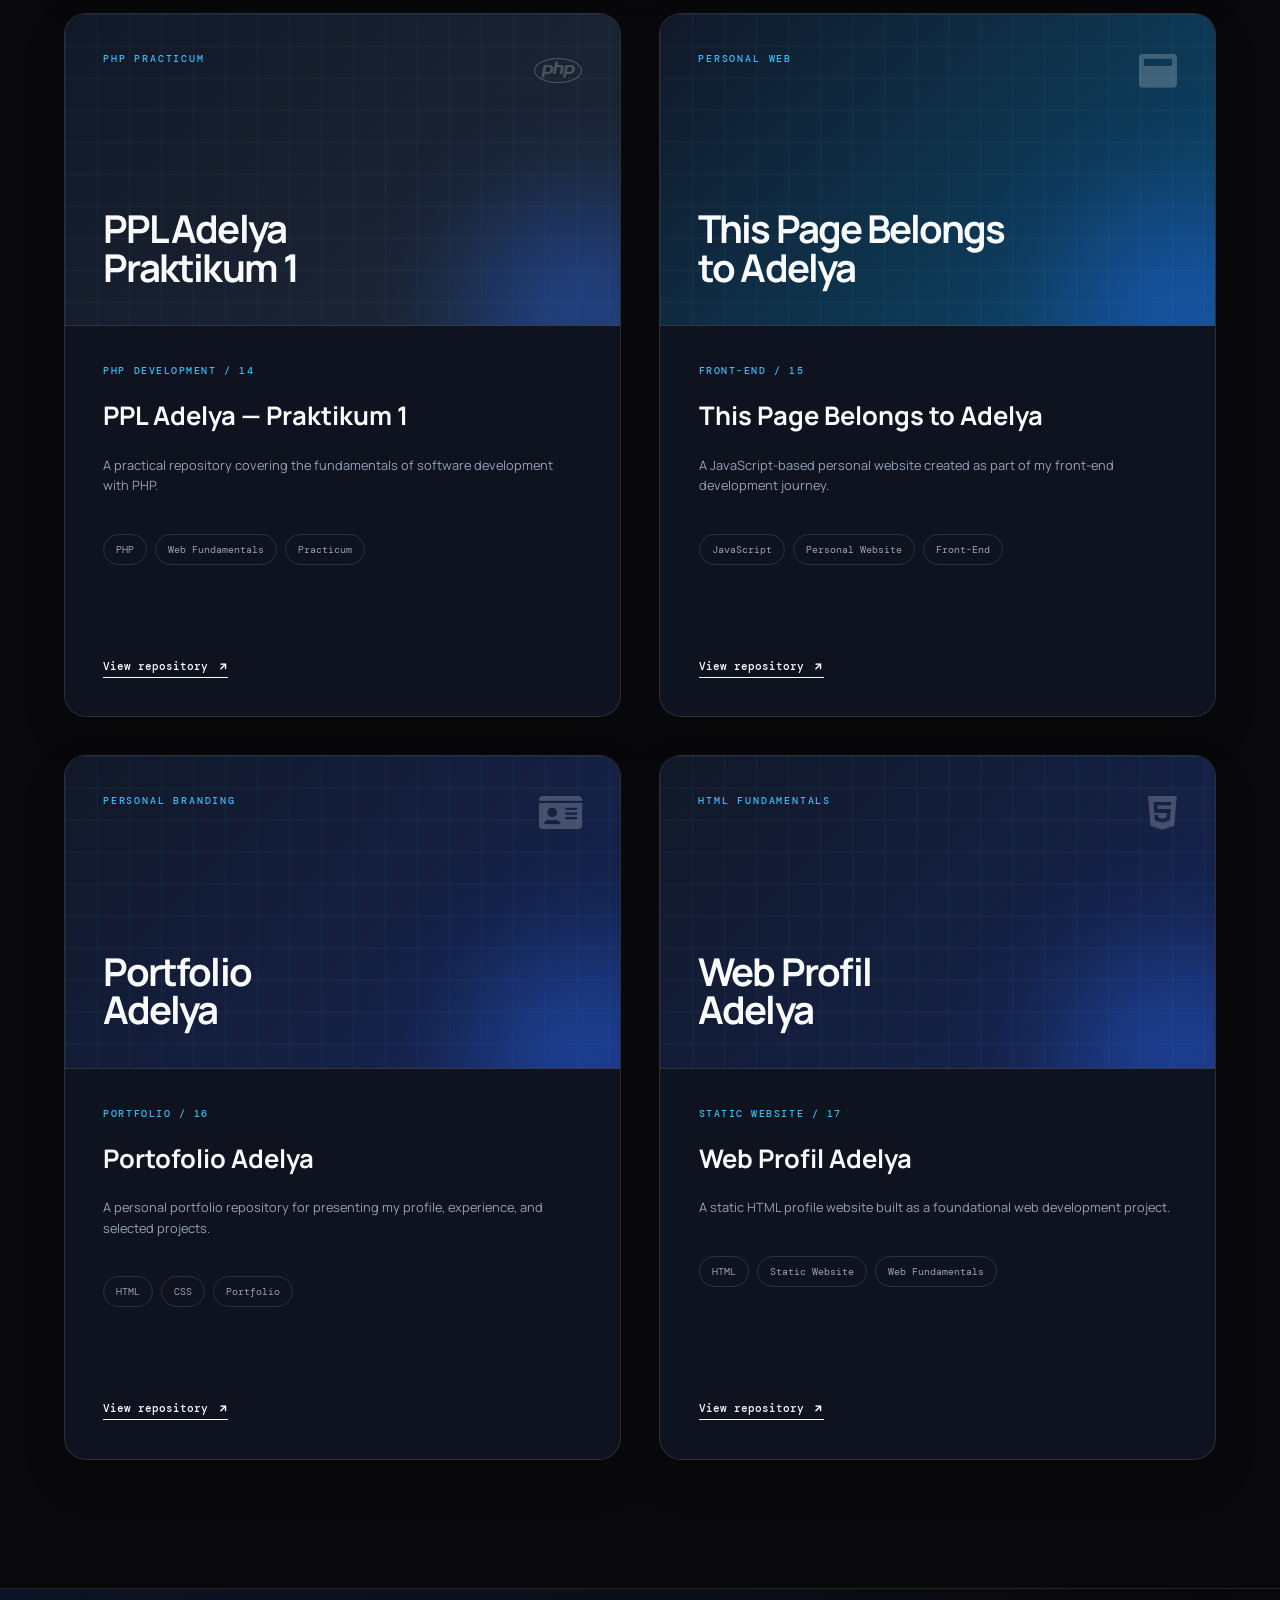
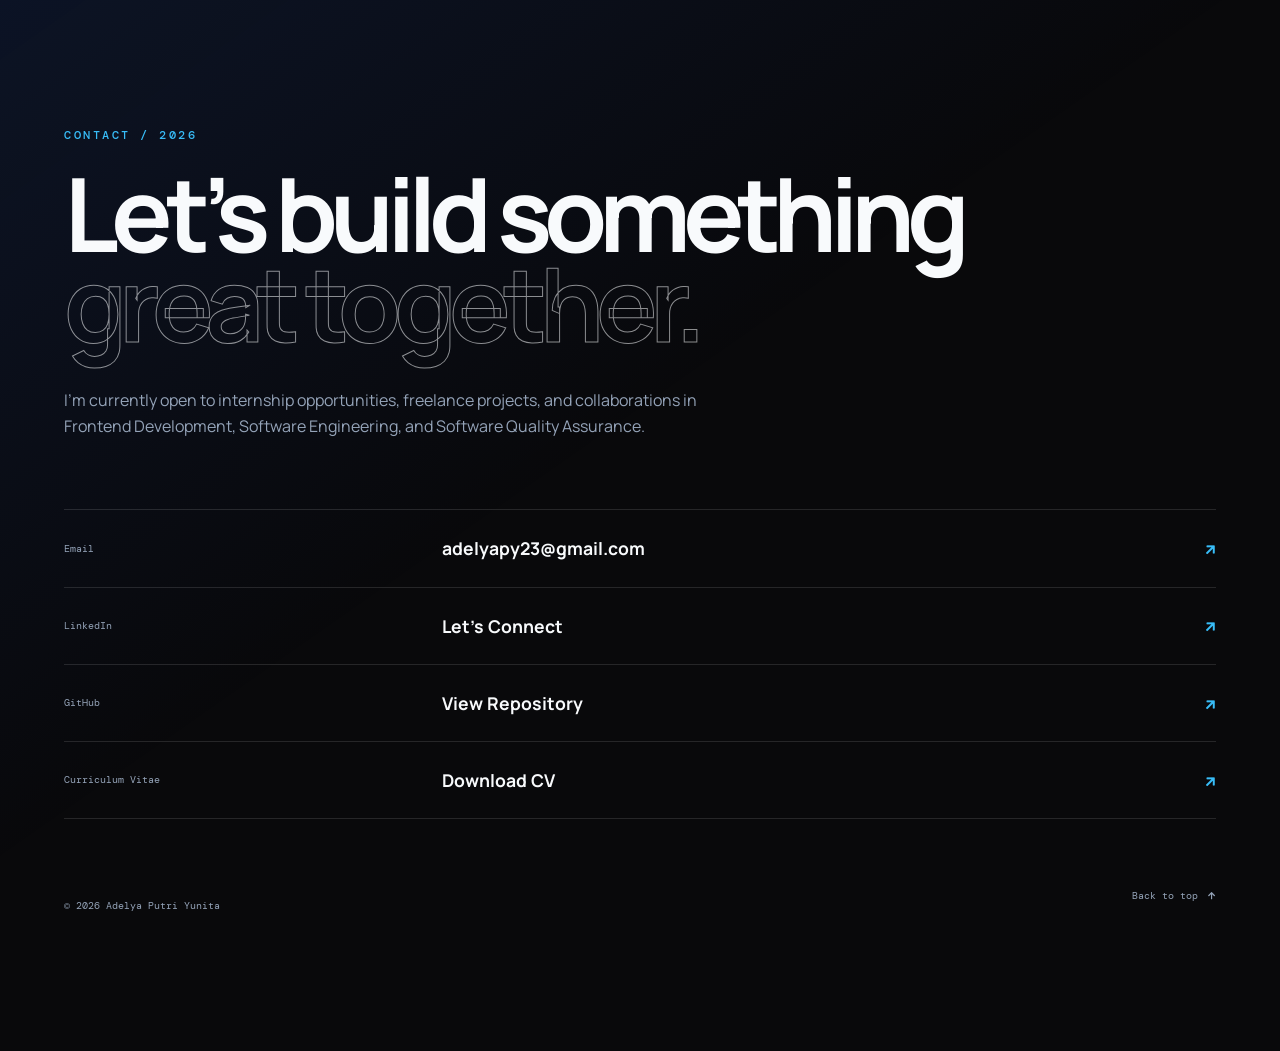
==== commit 988877b3: "feat: menyempurnakan desain portofolio dan responsivitas - menambahkan navigasi mobile yang tetap te" ====
--- a/index.html
+++ b/index.html
@@ -49,7 +49,7 @@
       <section id="about" class="section-pad ruled reveal">
         <header class="section-head"><p><span>02.</span> ABOUT ME</p><h2>Building digital solutions<br>with <em>passion & precision.</em></h2></header>
         <div class="about-grid">
-          <p class="lead">I am an Information Systems student with a strong interest in Software Engineering, Frontend Development, and Software Quality Assurance. I enjoy building modern web applications, learning new technologies, and collaborating to solve real-world problems through clean and maintainable code.</p>
+          <p class="lead">I am an Information Systems student with a strong interest in Software Engineering, Frontend Development, and Software Quality Assurance. <br>I enjoy building modern web applications, learning new technologies, and collaborating to solve real-world problems through clean and maintainable code.</p>
           <div class="fact-grid">
             <article><span>01</span><h3>Education</h3><p>Information Systems Student</p></article>
             <article><span>02</span><h3>Achievement</h3><p>Coding Camp Dicoding X DBS Foundation 2026 Graduate</p></article>
@@ -86,23 +86,37 @@
           <div class="featured-visual"><img src="images/careerpathai.png" alt="CareerPathAI interface"><div class="mini-facts"><p><b>Team Project</b><span>Built collaboratively during Dicoding Coding Camp.</span></p><p><b>AI Recommendation</b><span>Career recommendation powered by Machine Learning.</span></p><p><b>Responsive</b><span>Optimized for desktop, tablet and mobile devices.</span></p></div></div>
         </article>
         <div class="project-grid">
-          <article class="project-card"><a class="project-image"href="https://github.com/adelyapy/Sistem-Informasi-Satpam-BNN-Tulungagung"target="_blank"rel="noreferrer"><img src="images/project_satpam.png"alt="Sistem Informasi Satpam BNN Tulungagung"loading="lazy"></a><div class="project-body"><span class="project-type">FULL-STACK SYSTEM / 02</span><h3>Sistem Informasi Satpam BNN Tulungagung</h3><p>A PHP-based information system designed to support the recording and management of security operations at BNN Tulungagung.</p><div class="tags"><span>PHP</span><span>Information System</span><span>Web Development</span></div><a href="https://github.com/adelyapy/Sistem-Informasi-Satpam-BNN-Tulungagung" target="_blank" rel="noreferrer">View repository ↗</a></div></article>
+          <article class="project-card"><a class="repo-cover cover-system" href="https://github.com/adelyapy/Sistem-Informasi-Satpam-BNN-Tulungagung" target="_blank" rel="noreferrer"><span>INFORMATION SYSTEM</span><strong>Sistem Informasi<br>Satpam BNN</strong><i class="fas fa-shield-alt"></i></a><div class="project-body"><span class="project-type">FULL-STACK SYSTEM / 02</span><h3>Sistem Informasi Satpam BNN Tulungagung</h3><p>A PHP-based information system designed to support the recording and management of security operations at BNN Tulungagung.</p><div class="tags"><span>PHP</span><span>Information System</span><span>Web Development</span></div><a href="https://github.com/adelyapy/Sistem-Informasi-Satpam-BNN-Tulungagung" target="_blank" rel="noreferrer">View repository ↗</a></div></article>
 
-          <article class="project-card"><a class="project-image" href="https://github.com/adelyapy/Submission-Fundamental-Back-End-dengan-JavaScript---DICODING" target="_blank" rel="noreferrer"><img src="images/project_openjob.png" alt="OpenJob REST API" loading="lazy"></a><div class="project-body"><span class="project-type">BACK-END / 03</span><h3>Fundamental Back-End dengan JavaScript</h3><p>A Dicoding submission focused on developing back-end services with JavaScript.</p><div class="tags"><span>JavaScript</span><span>Back-End</span><span>API</span></div><a href="https://github.com/adelyapy/Submission-Fundamental-Back-End-dengan-JavaScript---DICODING" target="_blank" rel="noreferrer">View repository ↗</a></div></article>
+          <article class="project-card"><a class="repo-cover cover-backend" href="https://github.com/adelyapy/Submission-Fundamental-Back-End-dengan-JavaScript---DICODING" target="_blank" rel="noreferrer"><span>BACK-END DEVELOPMENT</span><strong>Fundamental<br>Back-End</strong><i class="fas fa-server"></i></a><div class="project-body"><span class="project-type">BACK-END / 03</span><h3>Fundamental Back-End dengan JavaScript</h3><p>A Dicoding submission focused on developing back-end services with JavaScript.</p><div class="tags"><span>JavaScript</span><span>Back-End</span><span>API</span></div><a href="https://github.com/adelyapy/Submission-Fundamental-Back-End-dengan-JavaScript---DICODING" target="_blank" rel="noreferrer">View repository ↗</a></div></article>
 
-          <article class="project-card"><a class="project-image" href="https://github.com/adelyapy/Submission-Fundamental-Aplikasi-Web-dengan-React---DICODING" target="_blank" rel="noreferrer"><img src="images/project_react.png" alt="React Web Application" loading="lazy"></a><div class="project-body"><span class="project-type">FRONT-END / 04</span><h3>Fundamental Aplikasi Web dengan React</h3><p>A Dicoding submission focused on building a component-based web application with React.</p><div class="tags"><span>React</span><span>JavaScript</span><span>Component UI</span></div><a href="https://github.com/adelyapy/Submission-Fundamental-Aplikasi-Web-dengan-React---DICODING" target="_blank" rel="noreferrer">View repository ↗</a></div></article>
+          <article class="project-card"><a class="repo-cover cover-react" href="https://github.com/adelyapy/Submission-Fundamental-Aplikasi-Web-dengan-React---DICODING" target="_blank" rel="noreferrer"><span>REACT APPLICATION</span><strong>Fundamental<br>React</strong><i class="fab fa-react"></i></a><div class="project-body"><span class="project-type">FRONT-END / 04</span><h3>Fundamental Aplikasi Web dengan React</h3><p>A Dicoding submission focused on building a component-based web application with React.</p><div class="tags"><span>React</span><span>JavaScript</span><span>Component UI</span></div><a href="https://github.com/adelyapy/Submission-Fundamental-Aplikasi-Web-dengan-React---DICODING" target="_blank" rel="noreferrer">View repository ↗</a></div></article>
 
-          <article class="project-card"><a class="project-image" href="https://github.com/adelyapy/Submission-Front-End-Web-DICODING" target="_blank" rel="noreferrer"><img src="images/project_bookshelf.png" alt="Bookshelf App" loading="lazy"></a><div class="project-body"><span class="project-type">FRONT-END / 06</span><h3>Submission Front-End Web Dicoding</h3><p>A project submission that applies fundamental front-end web development concepts with JavaScript.</p><div class="tags"><span>JavaScript</span><span>Front-End</span><span>Responsive Web</span></div><a href="https://github.com/adelyapy/Submission-Front-End-Web-DICODING" target="_blank" rel="noreferrer">View repository ↗</a></div></article>
+          <article class="project-card"><a class="repo-cover cover-notes" href="https://github.com/adelyapy/notes-app-back-end" target="_blank" rel="noreferrer"><span>REST API</span><strong>Notes App<br>Back-End</strong><i class="fas fa-code"></i></a><div class="project-body"><span class="project-type">BACK-END / 05</span><h3>Notes App Back-End</h3><p>A JavaScript back-end service for managing notes through application endpoints.</p><div class="tags"><span>JavaScript</span><span>REST API</span><span>Back-End</span></div><a href="https://github.com/adelyapy/notes-app-back-end" target="_blank" rel="noreferrer">View repository ↗</a></div></article>
 
-          <article class="project-card"><a class="project-image" href="https://github.com/adelyapy/DiroAppPilates_AdelyaPutriYunita" target="_blank" rel="noreferrer"><img src="images/project_pilates.png" alt="DIRO Pilates Booking System" loading="lazy"></a><div class="project-body"><span class="project-type">WEB APPLICATION / 07</span><h3>DiroApp Pilates</h3><p>A TypeScript-based application developed as a practical web application project.</p><div class="tags"><span>TypeScript</span><span>Web App</span><span>Front-End</span></div><a href="https://github.com/adelyapy/DiroAppPilates_AdelyaPutriYunita" target="_blank" rel="noreferrer">View repository ↗</a></div></article>
+          <article class="project-card"><a class="repo-cover cover-frontend" href="https://github.com/adelyapy/Submission-Front-End-Web-DICODING" target="_blank" rel="noreferrer"><span>DICODING SUBMISSION</span><strong>Front-End<br>Web</strong><i class="fas fa-laptop-code"></i></a><div class="project-body"><span class="project-type">FRONT-END / 06</span><h3>Submission Front-End Web Dicoding</h3><p>A project submission that applies fundamental front-end web development concepts with JavaScript.</p><div class="tags"><span>JavaScript</span><span>Front-End</span><span>Responsive Web</span></div><a href="https://github.com/adelyapy/Submission-Front-End-Web-DICODING" target="_blank" rel="noreferrer">View repository ↗</a></div></article>
 
-          <article class="project-card"><a class="project-image" href="https://github.com/adelyapy/tubes_bertiga" target="_blank" rel="noreferrer"><img src="images/project_sholat.png" alt="Pencari Jadwal Sholat" loading="lazy"></a><div class="project-body"><span class="project-type">WEB DEVELOPMENT / 08</span><h3>Pencari Jadwal Sholat (Integrasi API)</h3><p>Built a responsive web application using the Aladhan API to display real-time prayer schedules. This project also served as the primary application for my automated testing work.</p><div class="tags"><span>JavaScript</span><span>API Integration</span><span>Responsive Design</span></div><a href="https://github.com/adelyapy/tubes_bertiga" target="_blank" rel="noreferrer">View repository ↗</a></div></article>
+          <article class="project-card"><a class="repo-cover cover-pilates" href="https://github.com/adelyapy/DiroAppPilates_AdelyaPutriYunita" target="_blank" rel="noreferrer"><span>TYPESCRIPT APP</span><strong>Diro App<br>Pilates</strong><i class="fas fa-heartbeat"></i></a><div class="project-body"><span class="project-type">WEB APPLICATION / 07</span><h3>DiroApp Pilates</h3><p>A TypeScript-based application developed as a practical web application project.</p><div class="tags"><span>TypeScript</span><span>Web App</span><span>Front-End</span></div><a href="https://github.com/adelyapy/DiroAppPilates_AdelyaPutriYunita" target="_blank" rel="noreferrer">View repository ↗</a></div></article>
 
-          <article class="project-card"><a class="project-image" href="https://github.com/adelyapy/tubes_bertiga" target="_blank" rel="noreferrer"><img src="images/project_qa.png" alt="Software QA" loading="lazy"></a><div class="project-body"><span class="project-type">SOFTWARE TESTING / 09</span><h3>Automated Testing with PHPUnit</h3><p>Performed manual and automated testing for a Prayer Time API application, covering unit testing, API validation, integration testing, and response verification using PHPUnit.</p><div class="tags"><span>PHP</span><span>PHPUnit</span><span>API</span><span>Testing</span></div><a href="https://github.com/adelyapy/tubes_bertiga" target="_blank" rel="noreferrer">View repository ↗</a></div></article>
+          <article class="project-card"><a class="project-image" href="https://github.com/adelyapy/tubes_bertiga" target="_blank" rel="noreferrer"><img src="images/project_sholat.jpg" alt="Pencari Jadwal Sholat" loading="lazy"></a><div class="project-body"><span class="project-type">WEB DEVELOPMENT / 08</span><h3>Pencari Jadwal Sholat (Integrasi API)</h3><p>Built a responsive web application using the Aladhan API to display real-time prayer schedules. This project also served as the primary application for my automated testing work.</p><div class="tags"><span>JavaScript</span><span>API Integration</span><span>Responsive Design</span></div><a href="https://github.com/adelyapy/tubes_bertiga" target="_blank" rel="noreferrer">View repository ↗</a></div></article>
 
-          <article class="project-card"><a class="project-image" href="https://github.com/adelyapy/ppl_adelyaa_praktikum2" target="_blank" rel="noreferrer"><img src="images/project_crud.png" alt="Project CRUD" loading="lazy"></a><div class="project-body"><span class="project-type">PHP DEVELOPMENT / 10</span><h3>Manajemen Data E-commerce (CRUD)</h3><p>Built a PHP and SQL-based digital inventory management system supporting Create, Read, Update, and Delete operations for efficient product data management.</p><div class="tags"><span>PHP</span><span>SQL</span><span>Web Development</span></div><a href="https://github.com/adelyapy/ppl_adelyaa_praktikum2" target="_blank" rel="noreferrer">View repository ↗</a></div></article>
+          <article class="project-card"><a class="project-image" href="https://github.com/adelyapy/tubes_bertiga" target="_blank" rel="noreferrer"><img src="images/project_qa.jpg" alt="Software QA" loading="lazy"></a><div class="project-body"><span class="project-type">SOFTWARE TESTING / 09</span><h3>Automated Testing with PHPUnit</h3><p>Performed manual and automated testing for a Prayer Time API application, covering unit testing, API validation, integration testing, and response verification using PHPUnit.</p><div class="tags"><span>PHP</span><span>PHPUnit</span><span>API</span><span>Testing</span></div><a href="https://github.com/adelyapy/tubes_bertiga" target="_blank" rel="noreferrer">View repository ↗</a></div></article>
 
-          <article class="project-card"><a class="project-image" href="https://github.com/adelyapy/portofolio_adelya" target="_blank" rel="noreferrer"><img src="images/project_portofolio.png" alt="Portfolio Web Application" loading="lazy"></a><div class="project-body"><span class="project-type">PORTFOLIO / 16</span><h3>Portofolio Adelya</h3><p>A personal portfolio repository for presenting my profile, experience, and selected projects.</p><div class="tags"><span>HTML</span><span>CSS</span><span>Portfolio</span></div><a href="https://github.com/adelyapy/portofolio_adelya" target="_blank" rel="noreferrer">View repository ↗</a></div></article>
+          <article class="project-card"><a class="project-image" href="https://github.com/adelyapy/ppl_adelyaa_praktikum2" target="_blank" rel="noreferrer"><img src="images/project_crud.jpg" alt="Project CRUD" loading="lazy"></a><div class="project-body"><span class="project-type">PHP DEVELOPMENT / 10</span><h3>Manajemen Data E-commerce (CRUD)</h3><p>Built a PHP and SQL-based digital inventory management system supporting Create, Read, Update, and Delete operations for efficient product data management.</p><div class="tags"><span>PHP</span><span>SQL</span><span>Web Development</span></div><a href="https://github.com/adelyapy/ppl_adelyaa_praktikum2" target="_blank" rel="noreferrer">View repository ↗</a></div></article>
+
+          <article class="project-card"><a class="project-image" href="https://github.com/adelyapy/CodingCamp-19Jan26-AdelyaPutriYunita" target="_blank" rel="noreferrer"><img src="images/project_todo.jpg" alt="To Do List" loading="lazy"></a><div class="project-body"><span class="project-type">WEB DEVELOPMENT / 11</span><h3>To Do List (Coding Camp Project)</h3><p>Built an interactive To Do List web application with task creation, filtering, and data management features. This project was developed during Coding Camp to strengthen front-end web development skills.</p><div class="tags"><span>JavaScript</span><span>Web Development</span></div><a href="https://github.com/adelyapy/CodingCamp-19Jan26-AdelyaPutriYunita" target="_blank" rel="noreferrer">View repository ↗</a></div></article>
+
+          <article class="project-card"><a class="repo-cover cover-pokemon" href="https://github.com/adelyapy/website-pokemon-usa" target="_blank" rel="noreferrer"><span>GITFLOW PRACTICE</span><strong>Pokémon<br>Website</strong><i class="fas fa-code-branch"></i></a><div class="project-body"><span class="project-type">WEB DEVELOPMENT / 12</span><h3>Website Pokémon USA</h3><p>A JavaScript website developed to practice collaborative development workflows with GitFlow.</p><div class="tags"><span>JavaScript</span><span>GitFlow</span><span>Collaboration</span></div><a href="https://github.com/adelyapy/website-pokemon-usa" target="_blank" rel="noreferrer">View repository ↗</a></div></article>
+
+          <article class="project-card"><a class="repo-cover cover-login" href="https://github.com/adelyapy/Aplikasi-Login" target="_blank" rel="noreferrer"><span>AUTHENTICATION</span><strong>Aplikasi<br>Login</strong><i class="fas fa-user-lock"></i></a><div class="project-body"><span class="project-type">LEARNING PROJECT / 13</span><h3>Aplikasi Login</h3><p>A learning repository exploring authentication flows, developed from a Dicoding Academy project.</p><div class="tags"><span>Authentication</span><span>Login Flow</span><span>Dicoding</span></div><a href="https://github.com/adelyapy/Aplikasi-Login" target="_blank" rel="noreferrer">View repository ↗</a></div></article>
+
+          <article class="project-card"><a class="repo-cover cover-php" href="https://github.com/adelyapy/ppl_adelyaa_praktikum1" target="_blank" rel="noreferrer"><span>PHP PRACTICUM</span><strong>PPL Adelya<br>Praktikum 1</strong><i class="fab fa-php"></i></a><div class="project-body"><span class="project-type">PHP DEVELOPMENT / 14</span><h3>PPL Adelya — Praktikum 1</h3><p>A practical repository covering the fundamentals of software development with PHP.</p><div class="tags"><span>PHP</span><span>Web Fundamentals</span><span>Practicum</span></div><a href="https://github.com/adelyapy/ppl_adelyaa_praktikum1" target="_blank" rel="noreferrer">View repository ↗</a></div></article>
+
+          <article class="project-card"><a class="repo-cover cover-personal" href="https://github.com/adelyapy/thispagebelongstoadelyaa" target="_blank" rel="noreferrer"><span>PERSONAL WEB</span><strong>This Page Belongs<br>to Adelya</strong><i class="fas fa-window-maximize"></i></a><div class="project-body"><span class="project-type">FRONT-END / 15</span><h3>This Page Belongs to Adelya</h3><p>A JavaScript-based personal website created as part of my front-end development journey.</p><div class="tags"><span>JavaScript</span><span>Personal Website</span><span>Front-End</span></div><a href="https://github.com/adelyapy/thispagebelongstoadelyaa" target="_blank" rel="noreferrer">View repository ↗</a></div></article>
+
+          <article class="project-card"><a class="repo-cover cover-portfolio" href="https://github.com/adelyapy/portofolio_adelya" target="_blank" rel="noreferrer"><span>PERSONAL BRANDING</span><strong>Portfolio<br>Adelya</strong><i class="fas fa-id-card"></i></a><div class="project-body"><span class="project-type">PORTFOLIO / 16</span><h3>Portofolio Adelya</h3><p>A personal portfolio repository for presenting my profile, experience, and selected projects.</p><div class="tags"><span>HTML</span><span>CSS</span><span>Portfolio</span></div><a href="https://github.com/adelyapy/portofolio_adelya" target="_blank" rel="noreferrer">View repository ↗</a></div></article>
+
+          <article class="project-card"><a class="repo-cover cover-profile" href="https://github.com/adelyapy/web_profil_adelya" target="_blank" rel="noreferrer"><span>HTML FUNDAMENTALS</span><strong>Web Profil<br>Adelya</strong><i class="fab fa-html5"></i></a><div class="project-body"><span class="project-type">STATIC WEBSITE / 17</span><h3>Web Profil Adelya</h3><p>A static HTML profile website built as a foundational web development project.</p><div class="tags"><span>HTML</span><span>Static Website</span><span>Web Fundamentals</span></div><a href="https://github.com/adelyapy/web_profil_adelya" target="_blank" rel="noreferrer">View repository ↗</a></div></article>
         </div>
       </section>
     </main>
@@ -114,6 +128,39 @@
     </footer>
   </div>
   <script>
+    const arrowIcons = {
+      '↗': 'ui-arrow-ne',
+      '↘': 'ui-arrow-se',
+      '↑': 'ui-arrow-up'
+    };
+
+    const arrowWalker = document.createTreeWalker(document.body, NodeFilter.SHOW_TEXT, {
+      acceptNode(node) {
+        return node.parentElement?.closest('script, style')
+          ? NodeFilter.FILTER_REJECT
+          : NodeFilter.FILTER_ACCEPT;
+      }
+    });
+    const arrowNodes = [];
+    while (arrowWalker.nextNode()) {
+      if (/[↗↘↑]/.test(arrowWalker.currentNode.nodeValue)) arrowNodes.push(arrowWalker.currentNode);
+    }
+
+    arrowNodes.forEach((textNode) => {
+      const fragment = document.createDocumentFragment();
+      textNode.nodeValue.split(/([↗↘↑])/).forEach((part) => {
+        if (arrowIcons[part]) {
+          const icon = document.createElement('i');
+          icon.className = `fas fa-arrow-up ui-arrow ${arrowIcons[part]}`;
+          icon.setAttribute('aria-hidden', 'true');
+          fragment.appendChild(icon);
+        } else if (part) {
+          fragment.appendChild(document.createTextNode(part));
+        }
+      });
+      textNode.parentNode.replaceChild(fragment, textNode);
+    });
+
     const observer = new IntersectionObserver((entries) => entries.forEach((entry) => {
       if (entry.isIntersecting) {
         entry.target.classList.add('is-visible');
--- a/assets/css/modern.css
+++ b/assets/css/modern.css
@@ -99,3 +99,13 @@
   .hero-kicker,.hero-copy>*:not(.actions),.hero-copy .actions,.portrait-card,.hero-aside{animation:none!important}
   .scroll-reveal{opacity:1;translate:none;scale:1;transition:none!important}
 }
+
+/* Device-independent directional icons */
+.ui-arrow{display:inline-block!important;width:1em;height:1em;margin-left:.42em;font-size:.82em!important;line-height:1!important;text-align:center;vertical-align:-.04em;transform-origin:center;color:currentColor;font-style:normal!important;speak:none}
+.ui-arrow-ne{transform:rotate(45deg)}
+.ui-arrow-se{transform:rotate(135deg)}
+.ui-arrow-up{transform:none}
+.header-cta .ui-arrow,.hero-aside .ui-arrow,.contact-links .ui-arrow{color:var(--cyan)}
+.hero-aside b .ui-arrow{margin-left:0}
+.contact-links> a > i.ui-arrow{position:static;font-family:"Font Awesome 5 Free"!important;font-weight:900!important}
+.copyright .ui-arrow{font-size:.8em!important}
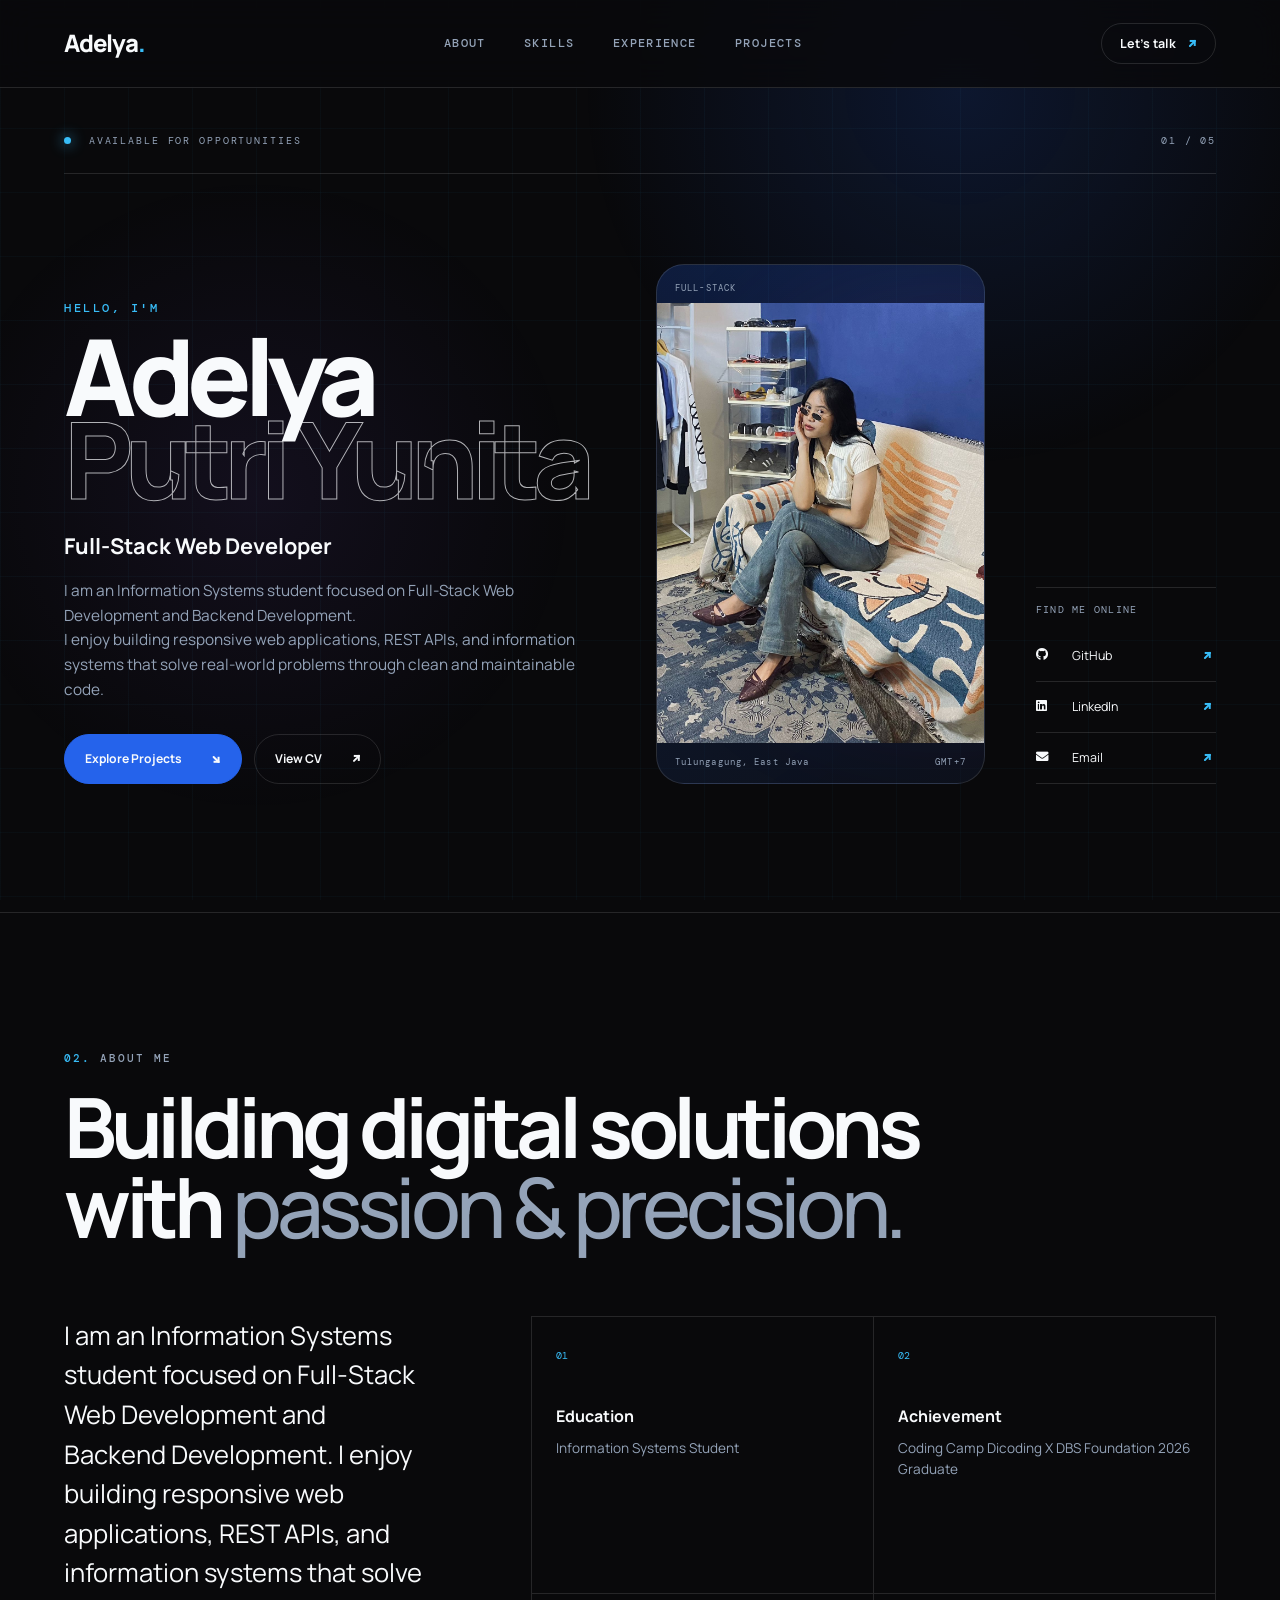
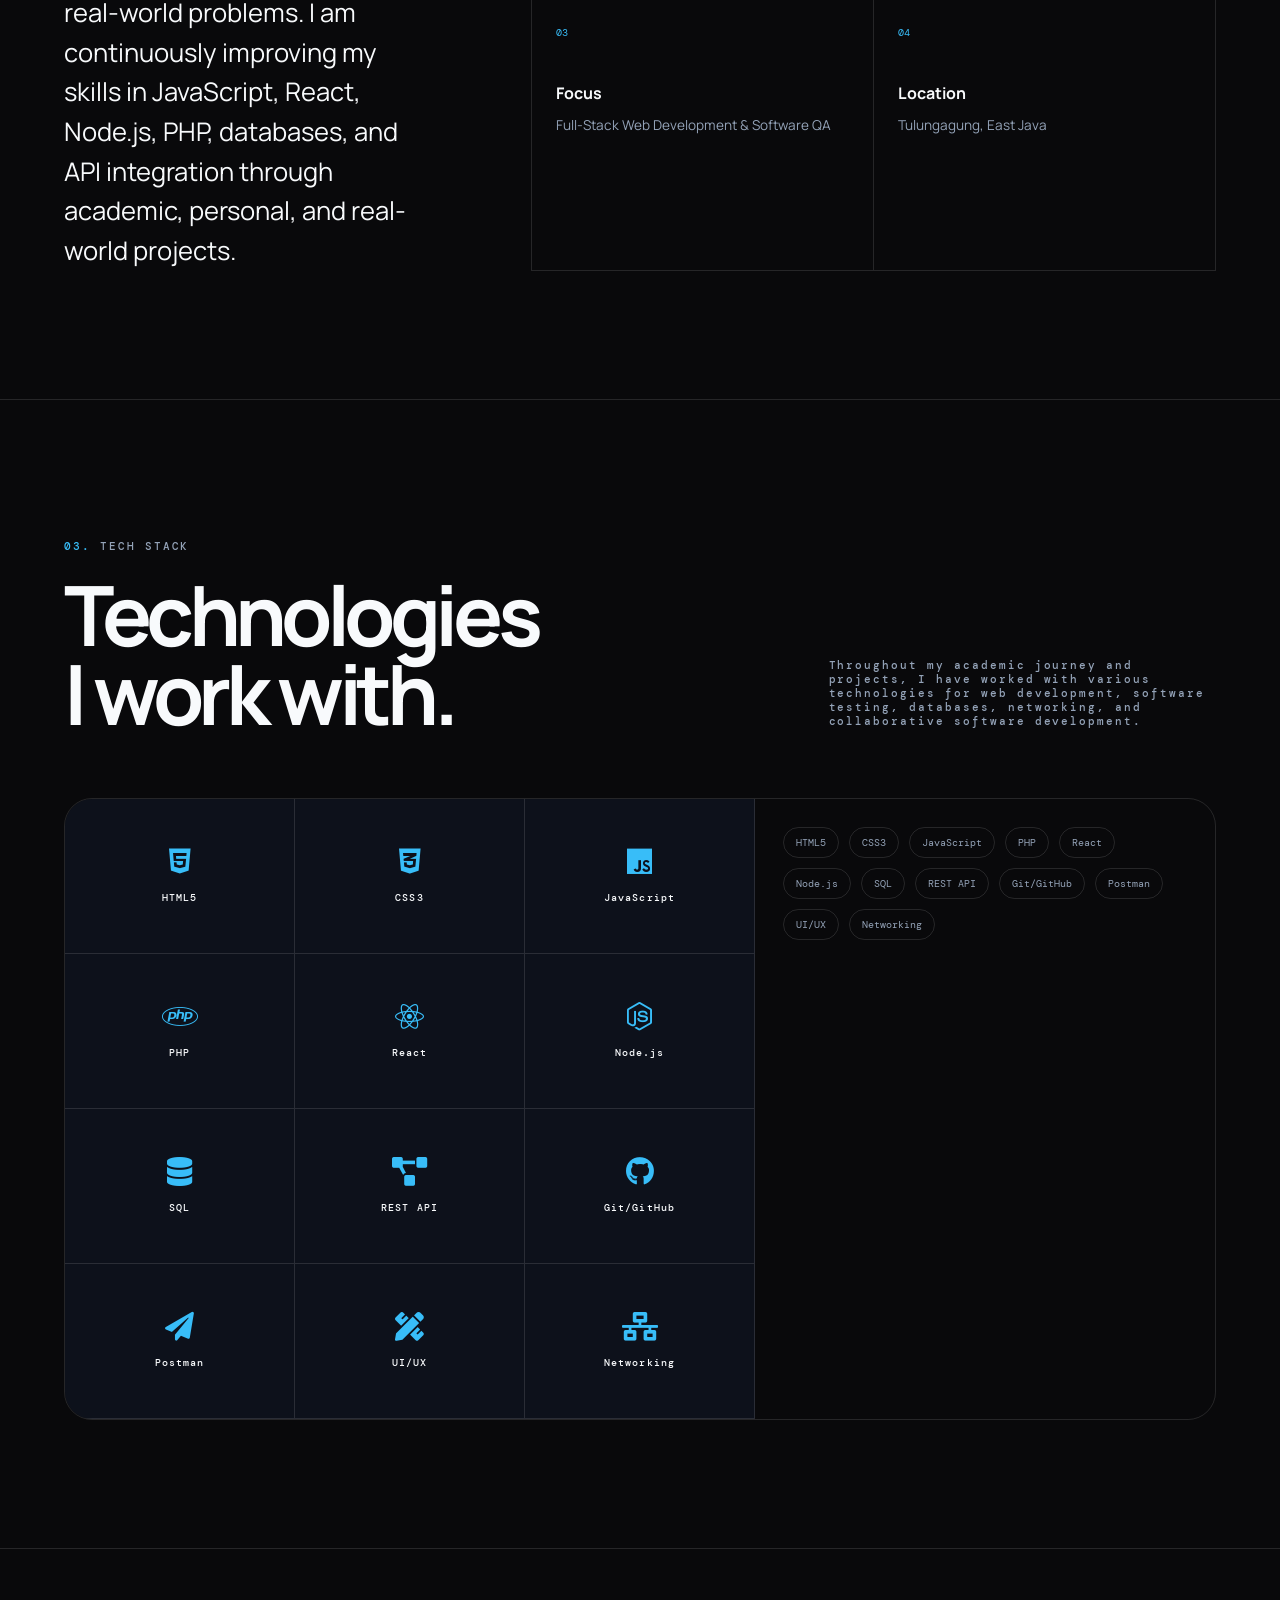
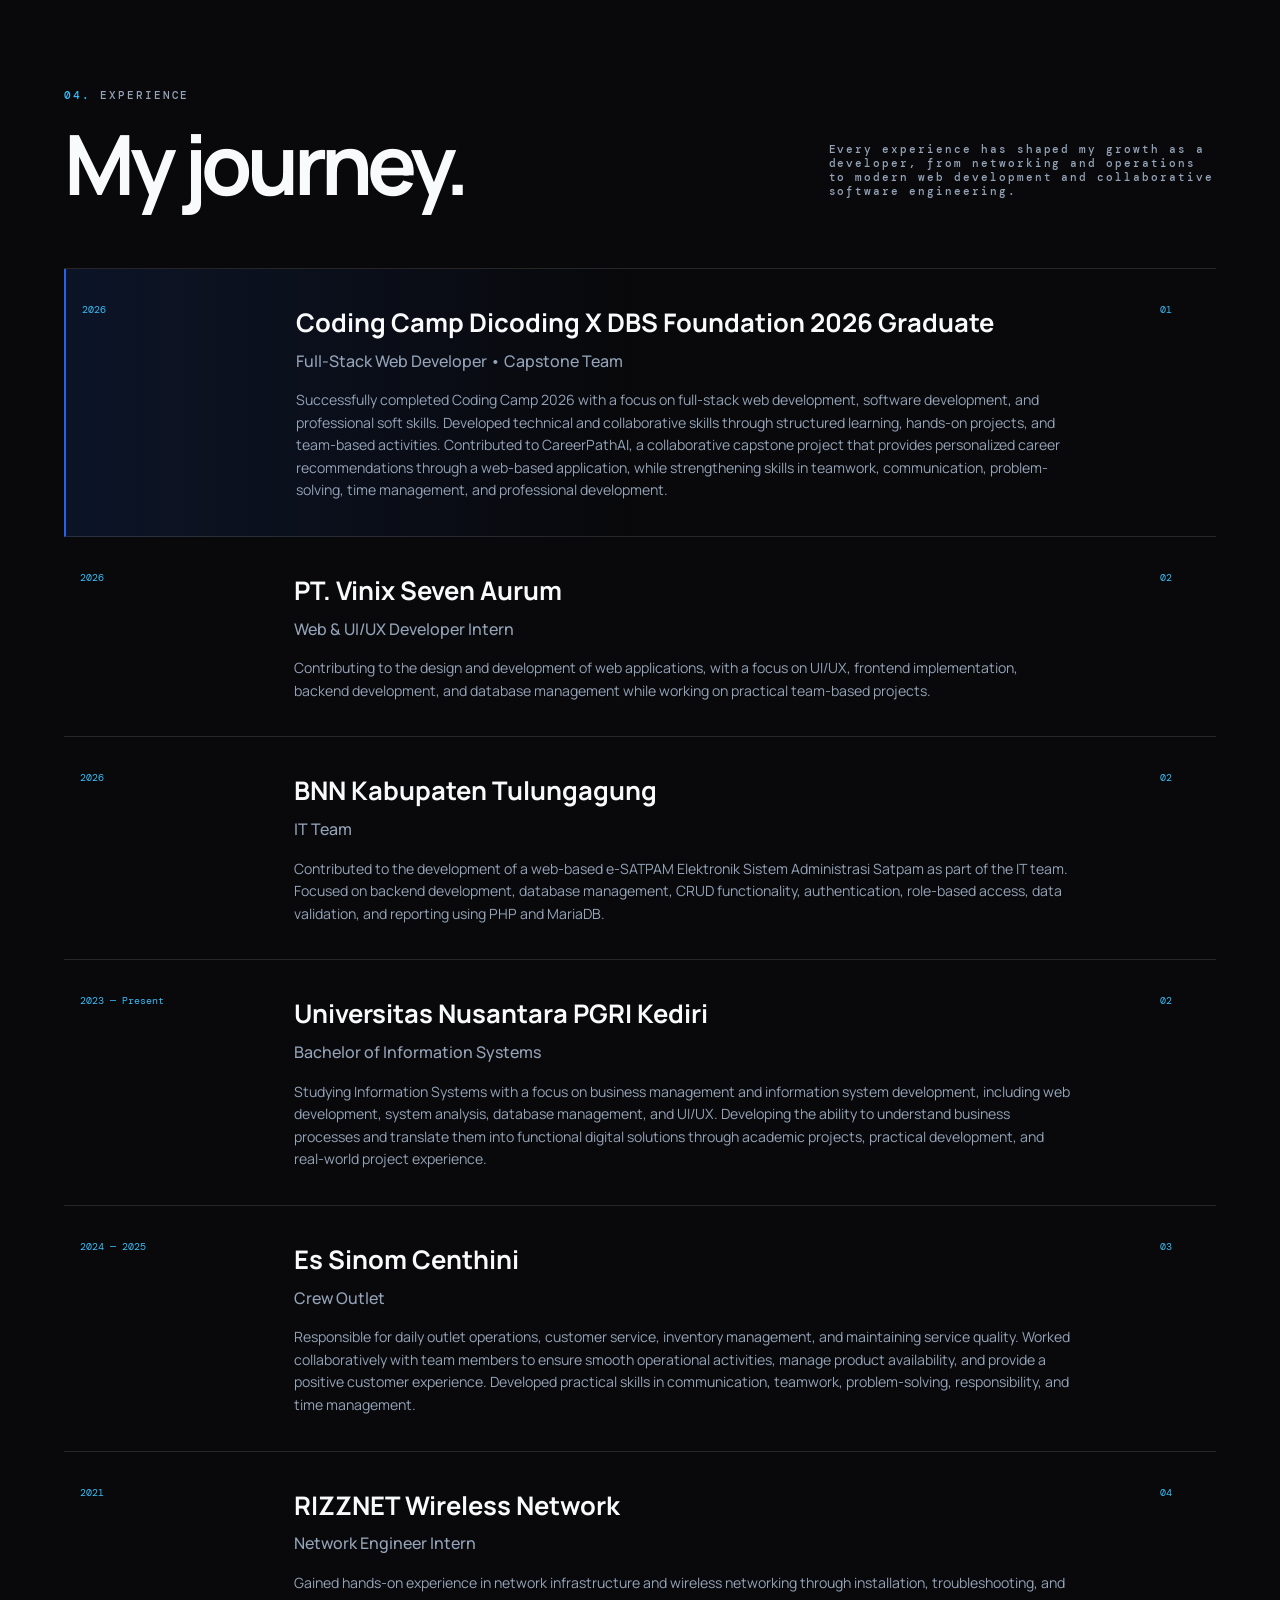
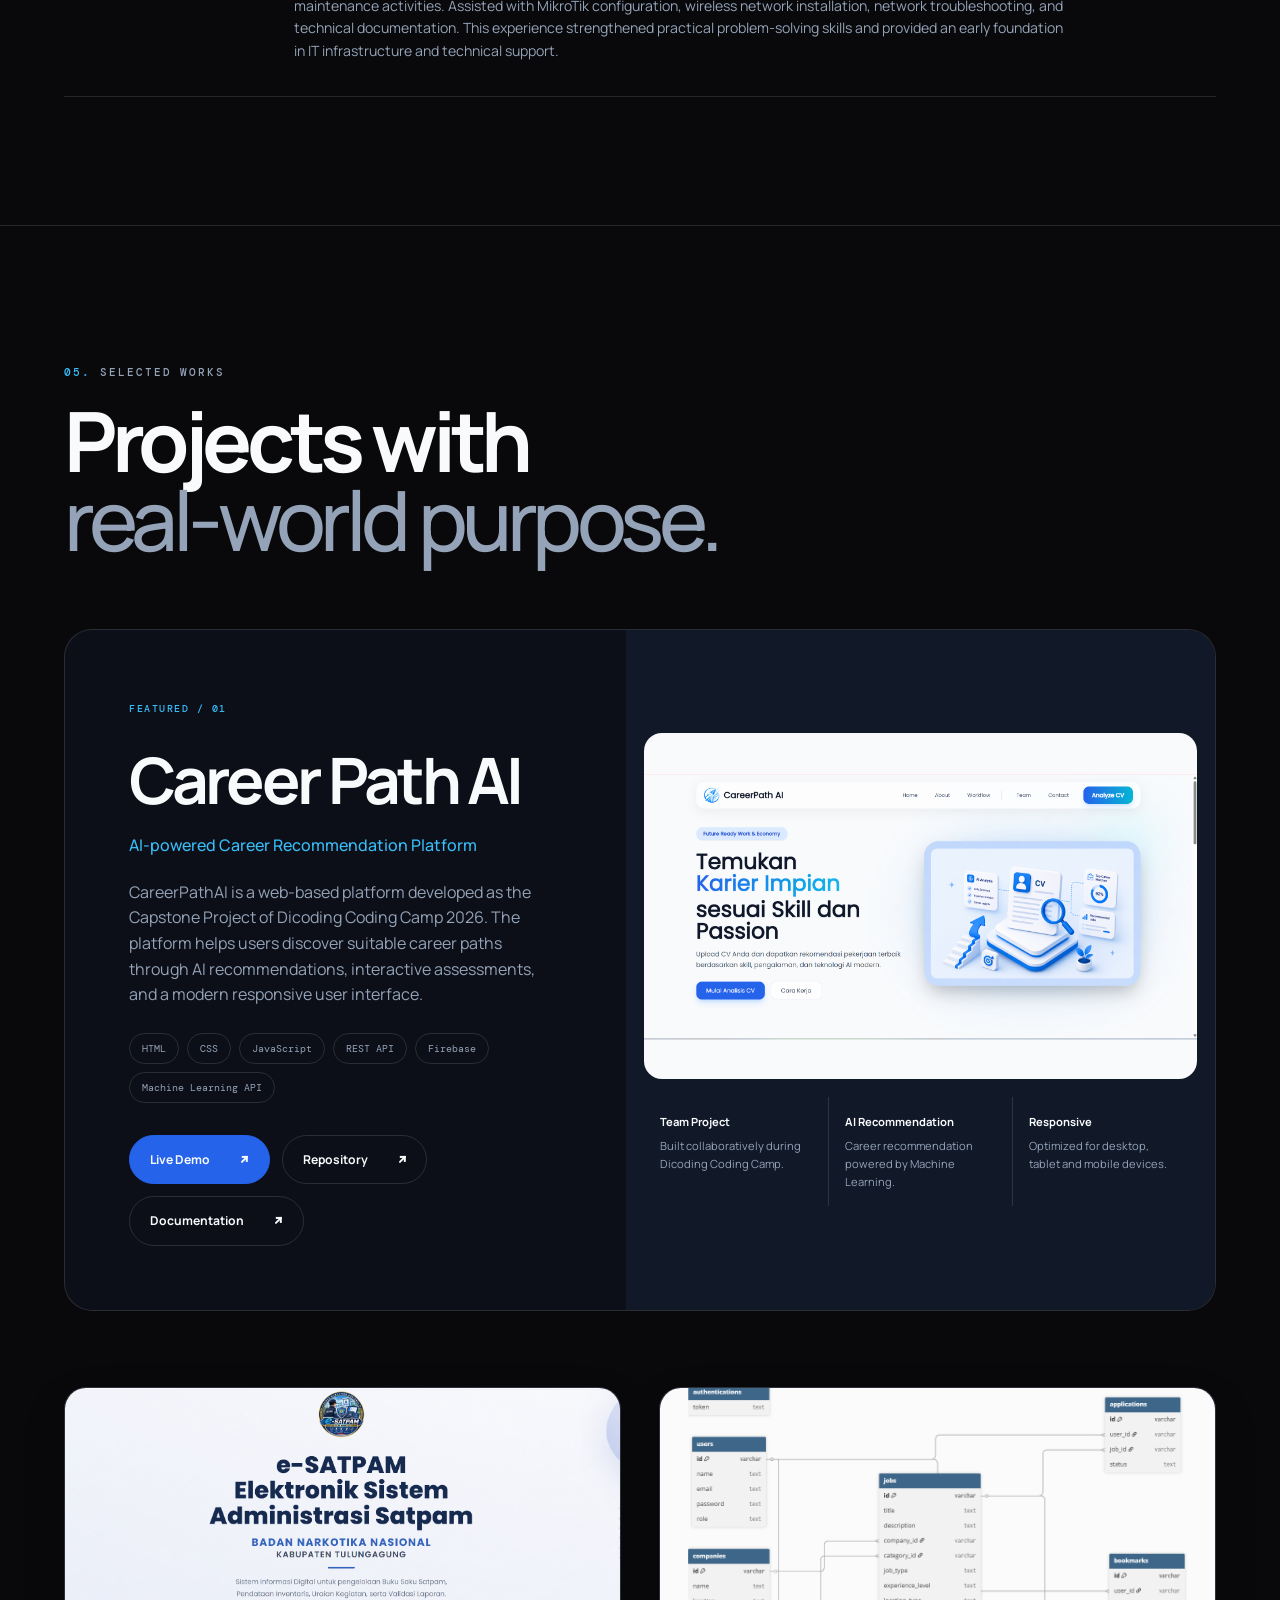
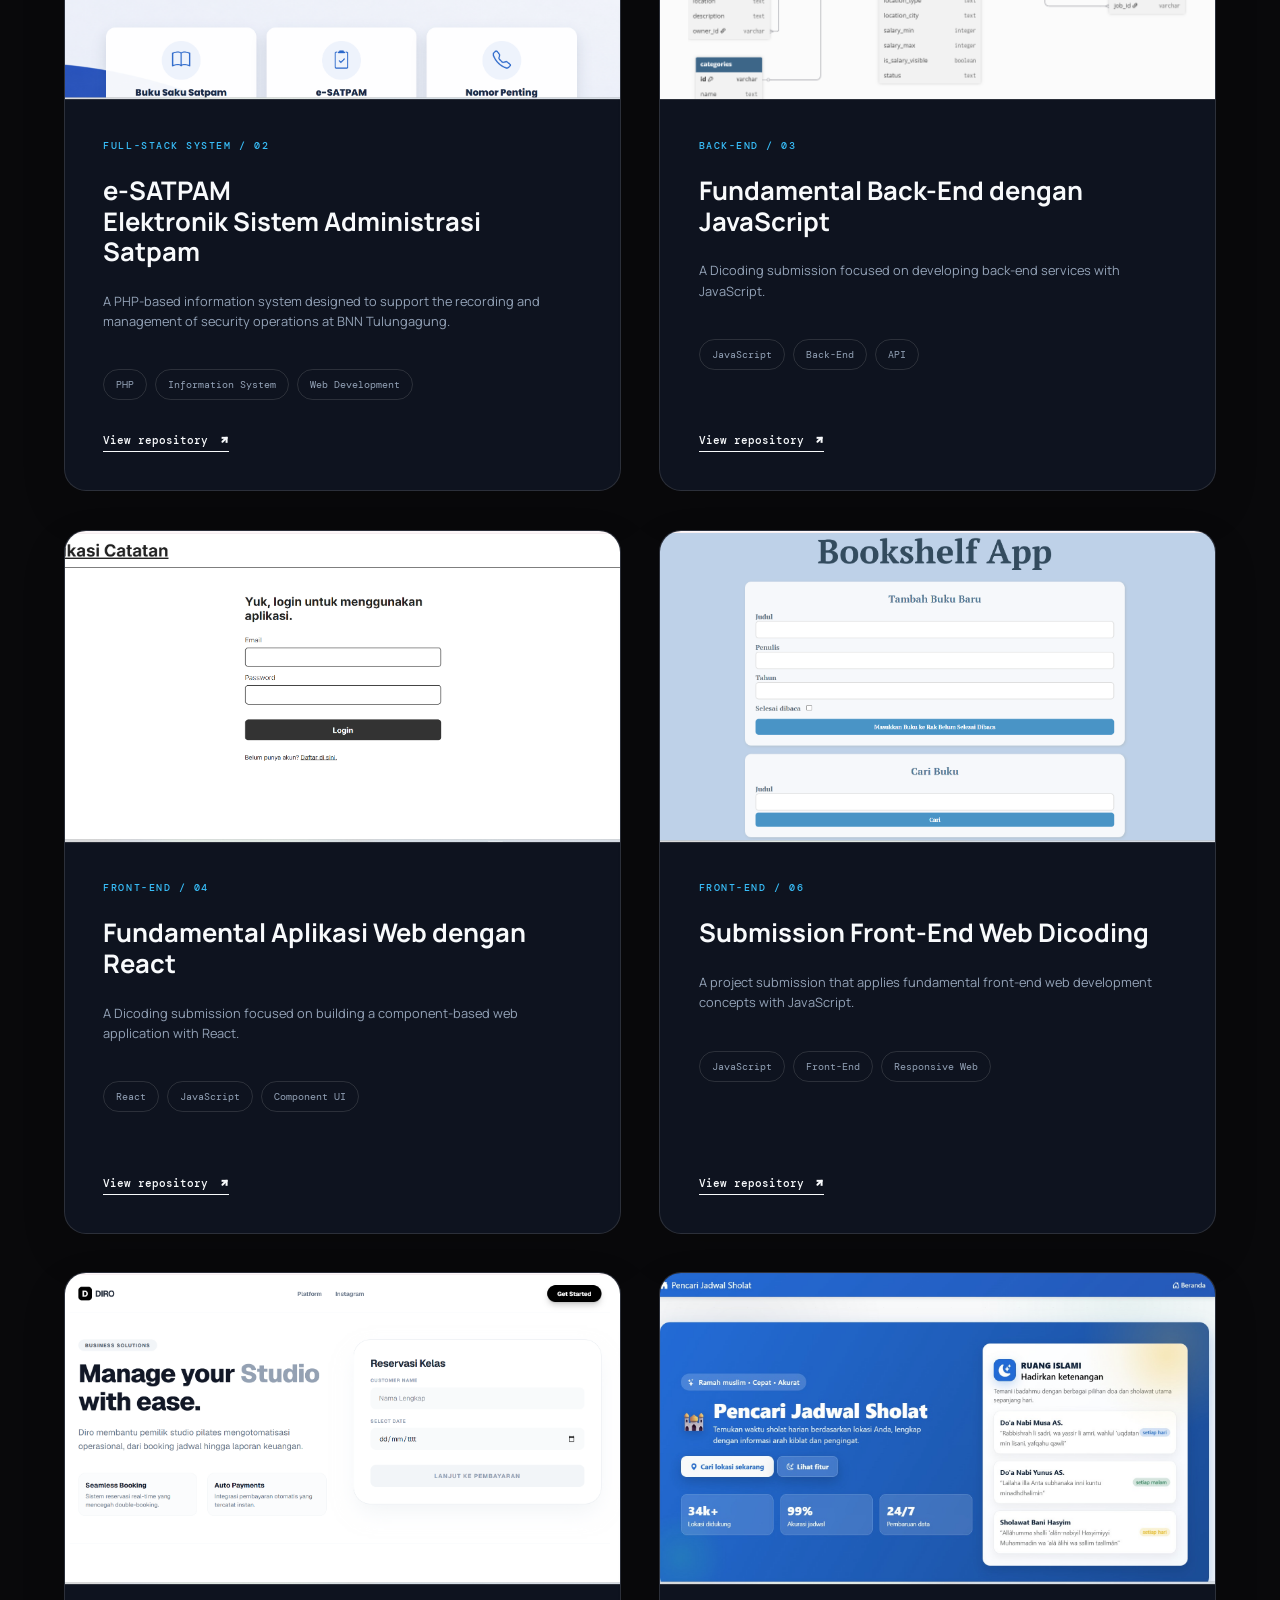
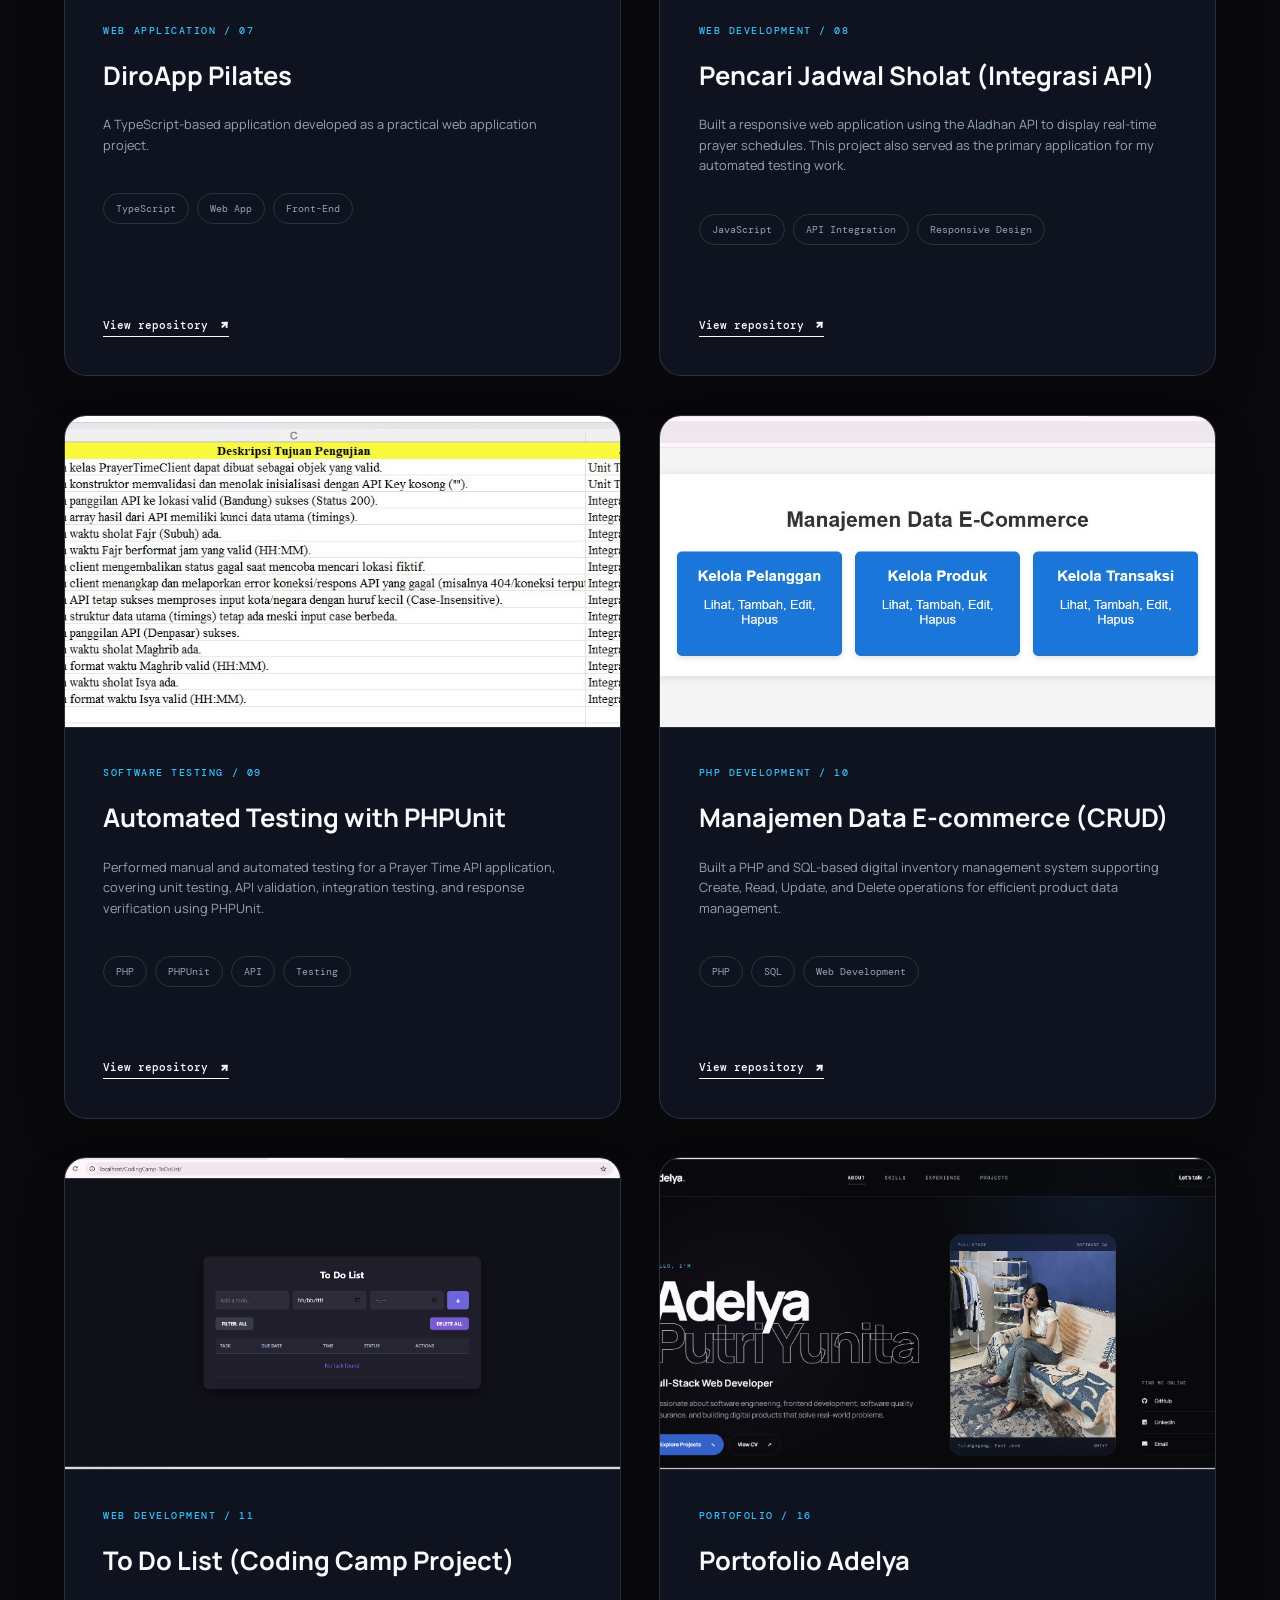
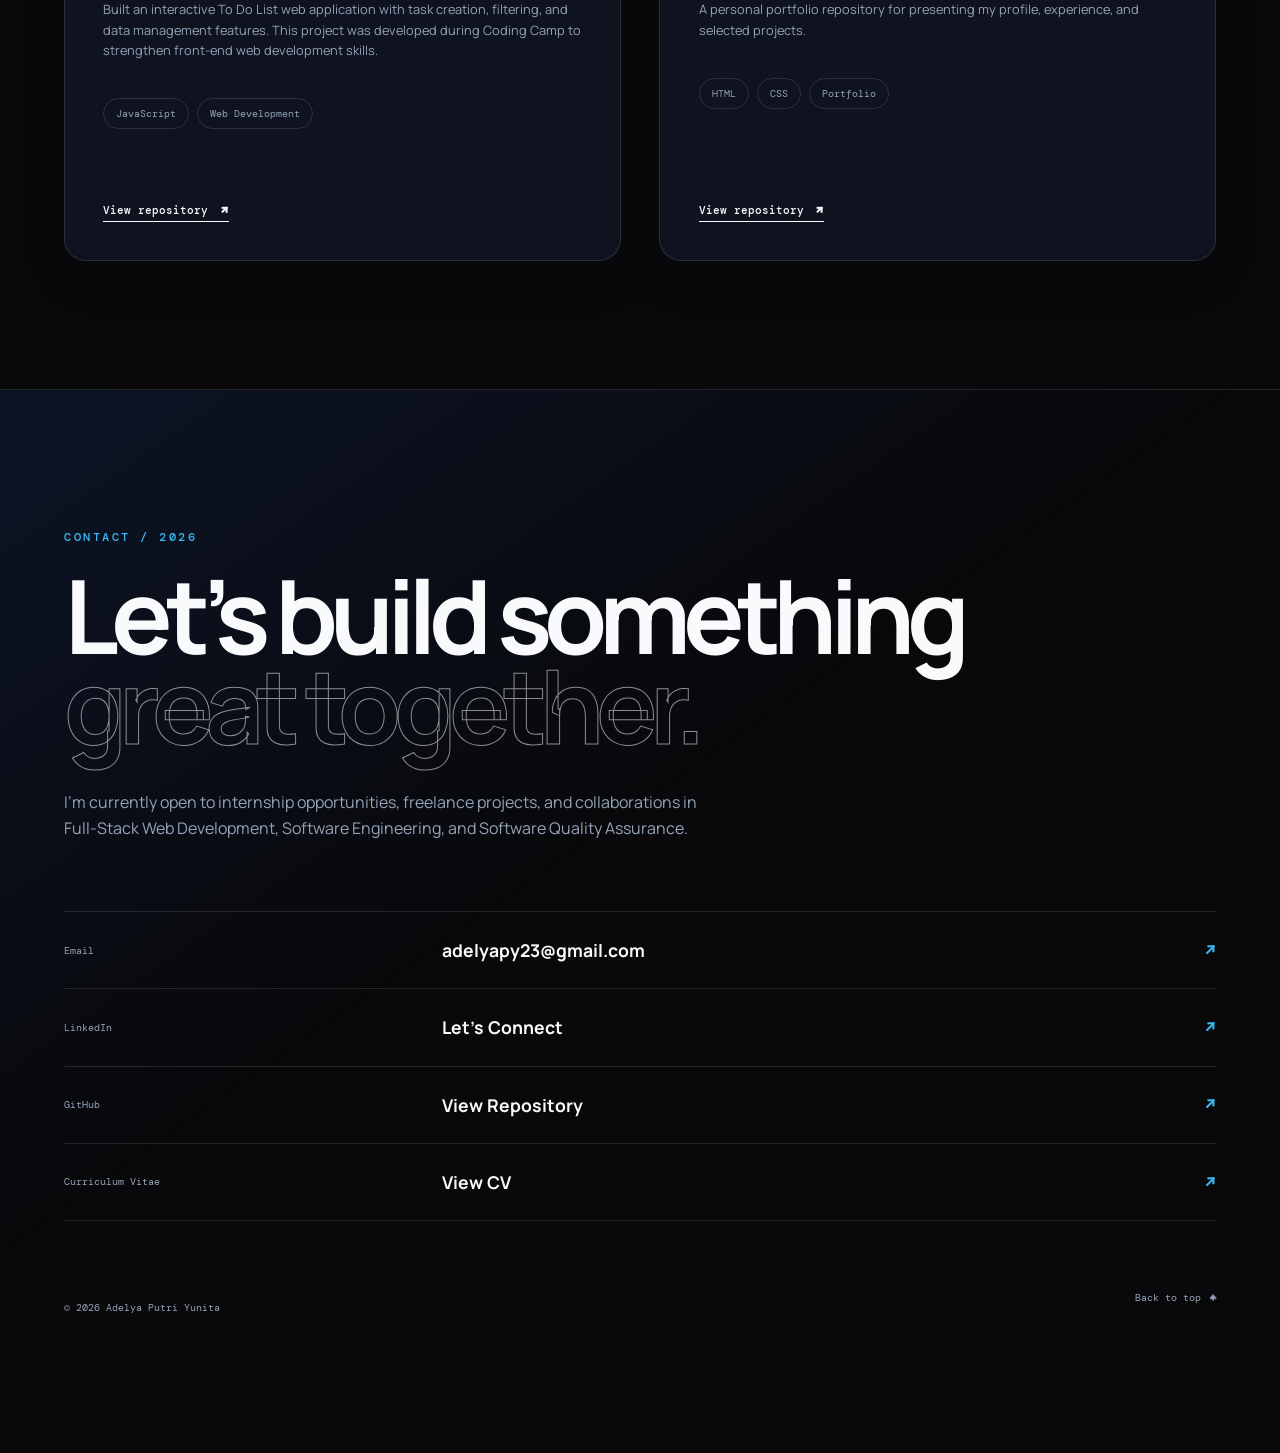
==== commit c191927a: "feat: perbarui profil, experience, skills, project, dan responsive layout" ====
--- a/index.html
+++ b/index.html
@@ -18,7 +18,7 @@
       <nav aria-label="Main navigation">
         <a href="#about">About</a><a href="#skills">Skills</a><a href="#experience">Experience</a><a href="#projects">Projects</a>
       </nav>
-      <a class="header-cta" href="#contact">Let’s talk <span>↗</span></a>
+      <a class="header-cta" href="#contact">Let’s talk <span class="ui-arrow ui-arrow-ne" aria-hidden="true"></span></a>
     </header>
 
     <main id="top">
@@ -29,19 +29,19 @@
             <p class="eyebrow">HELLO, I'M</p>
             <h1>Adelya<br><span>Putri Yunita</span></h1>
             <p class="hero-role">Full-Stack Web Developer</p>
-            <p class="hero-description">Passionate about software engineering, frontend development, software quality assurance, and building digital products that solve real-world problems.</p>
-            <div class="actions"><a class="button button-primary" href="#projects">Explore Projects <span>↘</span></a><a class="button button-quiet" href="assets/css/CV/Adelya_Putri_Yunita_CV.pdf" target="_blank">View CV <span>↗</span></a></div>
+            <p class="hero-description">I am an Information Systems student focused on Full-Stack Web Development and Backend Development. <br>I enjoy building responsive web applications, REST APIs, and information systems that solve real-world problems through clean and maintainable code.</p>
+            <div class="actions"><a class="button button-primary" href="#projects">Explore Projects <span class="ui-arrow ui-arrow-se" aria-hidden="true"></span></a><a class="button button-quiet" href="assets/css/CV/Adelya_Putri_Yunita_CV.pdf" target="_blank">View CV <span class="ui-arrow ui-arrow-ne" aria-hidden="true"></span></a></div>
           </div>
           <div class="portrait-card">
-            <div class="portrait-meta"><span>FULL-STACK</span><span>SOFTWARE QA</span></div>
+            <div class="portrait-meta"><span>FULL-STACK</span></div>
             <img src="images/profile.png" alt="Adelya Putri Yunita" width="640" height="800">
             <div class="portrait-footer"><span>Tulungagung, East Java</span><span>GMT+7</span></div>
           </div>
           <aside class="hero-aside">
             <p>Find me online</p>
-            <a href="https://github.com/adelyapy" target="_blank" rel="noreferrer"><i class="fab fa-github"></i><span>GitHub</span><b>↗</b></a>
-            <a href="https://linkedin.com/in/adelya-putri-yunita" target="_blank" rel="noreferrer"><i class="fab fa-linkedin"></i><span>LinkedIn</span><b>↗</b></a>
-            <a href="mailto:adelyapy23@gmail.com"><i class="fas fa-envelope"></i><span>Email</span><b>↗</b></a>
+            <a href="https://github.com/adelyapy" target="_blank" rel="noreferrer"><i class="fab fa-github"></i><span>GitHub</span><b><span class="ui-arrow ui-arrow-ne" aria-hidden="true"></span></b></a>
+            <a href="https://linkedin.com/in/adelya-putri-yunita" target="_blank" rel="noreferrer"><i class="fab fa-linkedin"></i><span>LinkedIn</span><b><span class="ui-arrow ui-arrow-ne" aria-hidden="true"></span></b></a>
+            <a href="mailto:adelyapy23@gmail.com"><i class="fas fa-envelope"></i><span>Email</span><b><span class="ui-arrow ui-arrow-ne" aria-hidden="true"></span></b></a>
           </aside>
         </div>
       </section>
@@ -49,7 +49,7 @@
       <section id="about" class="section-pad ruled reveal">
         <header class="section-head"><p><span>02.</span> ABOUT ME</p><h2>Building digital solutions<br>with <em>passion & precision.</em></h2></header>
         <div class="about-grid">
-          <p class="lead">I am an Information Systems student with a strong interest in Software Engineering, Frontend Development, and Software Quality Assurance. <br>I enjoy building modern web applications, learning new technologies, and collaborating to solve real-world problems through clean and maintainable code.</p>
+          <p class="lead">I am an Information Systems student focused on Full-Stack Web Development and Backend Development. I enjoy building responsive web applications, REST APIs, and information systems that solve real-world problems. I am continuously improving my skills in JavaScript, React, Node.js, PHP, databases, and API integration through academic, personal, and real-world projects.</p>
           <div class="fact-grid">
             <article><span>01</span><h3>Education</h3><p>Information Systems Student</p></article>
             <article><span>02</span><h3>Achievement</h3><p>Coding Camp Dicoding X DBS Foundation 2026 Graduate</p></article>
@@ -63,104 +63,62 @@
         <header class="section-head split"><div><p><span>03.</span> TECH STACK</p><h2>Technologies<br>I work with.</h2></div><p class="section-intro">Throughout my academic journey and projects, I have worked with various technologies for web development, software testing, databases, networking, and collaborative software development.</p></header>
         <div class="skills-board">
           <div class="tool-icons">
-            <div><i class="fab fa-html5"></i><span>HTML5</span></div><div><i class="fab fa-css3-alt"></i><span>CSS3</span></div><div><i class="fab fa-js"></i><span>JavaScript</span></div><div><i class="fab fa-php"></i><span>PHP</span></div><div><i class="fas fa-database"></i><span>SQL</span></div><div><i class="fas fa-vial"></i><span>Testing</span></div><div><i class="fas fa-project-diagram"></i><span>API</span></div><div><i class="fas fa-network-wired"></i><span>Network</span></div><div><i class="fas fa-file-excel"></i><span>Excel</span></div>
+            <div><i class="fab fa-html5"></i><span>HTML5</span></div><div><i class="fab fa-css3-alt"></i><span>CSS3</span></div><div><i class="fab fa-js"></i><span>JavaScript</span></div><div><i class="fab fa-php"></i><span>PHP</span></div><div><i class="fab fa-react"></i><span>React</span></div><div><i class="fab fa-node-js"></i><span>Node.js</span></div><div><i class="fas fa-database"></i><span>SQL</span></div><div><i class="fas fa-project-diagram"></i><span>REST API</span></div><div><i class="fab fa-github"></i><span>Git/GitHub</span></div><div><i class="fas fa-paper-plane"></i><span>Postman</span></div><div><i class="fas fa-pencil-ruler"></i><span>UI/UX</span></div><div><i class="fas fa-network-wired"></i><span>Networking</span></div>
           </div>
-          <div class="skill-list"><span>HTML5</span><span>CSS3</span><span>JavaScript</span><span>PHP</span><span>MySQL</span><span>Git</span><span>GitHub</span><span>REST API</span><span>Postman</span><span>Manual Testing</span><span>PHPUnit</span><span>Responsive Design</span><span>Network</span><span>Excel</span></div>
+          <div class="skill-list"><span>HTML5</span><span>CSS3</span><span>JavaScript</span><span>PHP</span><span>React</span><span>Node.js</span><span>SQL</span><span>REST API</span><span>Git/GitHub</span><span>Postman</span><span>UI/UX</span><span>Networking</span></div>
         </div>
       </section>
 
       <section id="experience" class="section-pad ruled reveal">
         <header class="section-head split"><div><p><span>04.</span> EXPERIENCE</p><h2>My journey.</h2></div><p class="section-intro">Every experience has shaped my growth as a developer, from networking and operations to modern web development and collaborative software engineering.</p></header>
         <div class="timeline">
-          <article class="featured"><time>2026</time><div><h3>Coding Camp Dicoding X DBS Foundation 2026 Graduate</h3><h4>Full-Stack Web Developer • Capstone Team</h4><p>Successfully completed Coding Camp 2026 and developed CareerPathAI as a collaborative capstone project using modern frontend technologies.</p></div><span>01</span></article>
-          <article><time>2023 — Present</time><div><h3>Universitas Nusantara PGRI Kediri</h3><h4>Bachelor of Information Systems</h4><p>Studying software engineering, system analysis, database, UI/UX, and web development.</p></div><span>02</span></article>
-          <article><time>2024 — 2025</time><div><h3>Es Sinom Centhini</h3><h4>Crew Outlet</h4><p>Customer service, inventory management, teamwork, and operational activities.</p></div><span>03</span></article>
-          <article><time>2021</time><div><h3>RIZZNET Wireless Network</h3><h4>Network Engineer Intern</h4><p>Wireless installation, troubleshooting, Mikrotik configuration, and documentation.</p></div><span>04</span></article>
+          <article class="featured"><time>2026</time><div><h3>Coding Camp Dicoding X DBS Foundation 2026 Graduate</h3><h4>Full-Stack Web Developer • Capstone Team</h4><p>Successfully completed Coding Camp 2026 with a focus on full-stack web development, software development, and professional soft skills. Developed technical and collaborative skills through structured learning, hands-on projects, and team-based activities. Contributed to CareerPathAI, a collaborative capstone project that provides personalized career recommendations through a web-based application, while strengthening skills in teamwork, communication, problem-solving, time management, and professional development.</p></div><span>01</span></article>
+          <article><time>2026</time><div><h3>PT. Vinix Seven Aurum</h3><h4>Web & UI/UX Developer Intern</h4><p>Contributing to the design and development of web applications, with a focus on UI/UX, frontend implementation, backend development, and database management while working on practical team-based projects.</p></div><span>02</span></article>
+          <article><time>2026</time><div><h3>BNN Kabupaten Tulungagung</h3><h4>IT Team</h4><p>Contributed to the development of a web-based e-SATPAM Elektronik Sistem Administrasi Satpam as part of the IT team. Focused on backend development, database management, CRUD functionality, authentication, role-based access, data validation, and reporting using PHP and MariaDB.</p></div><span>02</span></article>
+          <article><time>2023 — Present</time><div><h3>Universitas Nusantara PGRI Kediri</h3><h4>Bachelor of Information Systems</h4><p>Studying Information Systems with a focus on business management and information system development, including web development, system analysis, database management, and UI/UX. Developing the ability to understand business processes and translate them into functional digital solutions through academic projects, practical development, and real-world project experience.</p></div><span>02</span></article>
+          <article><time>2024 — 2025</time><div><h3>Es Sinom Centhini</h3><h4>Crew Outlet</h4><p>Responsible for daily outlet operations, customer service, inventory management, and maintaining service quality. Worked collaboratively with team members to ensure smooth operational activities, manage product availability, and provide a positive customer experience. Developed practical skills in communication, teamwork, problem-solving, responsibility, and time management.</p></div><span>03</span></article>
+          <article><time>2021</time><div><h3>RIZZNET Wireless Network</h3><h4>Network Engineer Intern</h4><p>Gained hands-on experience in network infrastructure and wireless networking through installation, troubleshooting, and maintenance activities. Assisted with MikroTik configuration, wireless network installation, network troubleshooting, and technical documentation. This experience strengthened practical problem-solving skills and provided an early foundation in IT infrastructure and technical support.</p></div><span>04</span></article>
         </div>
       </section>
 
       <section id="projects" class="section-pad ruled reveal">
         <header class="section-head"><p><span>05.</span> SELECTED WORKS</p><h2>Projects with<br><em>real-world purpose.</em></h2></header>
         <article class="featured-project">
-          <div class="featured-copy"><span class="project-no">FEATURED / 01</span><h3>Career Path AI</h3><h4>AI-powered Career Recommendation Platform</h4><p>CareerPathAI is a web-based platform developed as the Capstone Project of Dicoding Coding Camp 2026. The platform helps users discover suitable career paths through AI recommendations, interactive assessments, and a modern responsive user interface.</p><div class="tags"><span>HTML</span><span>CSS</span><span>JavaScript</span><span>REST API</span><span>Firebase</span><span>Machine Learning API</span></div><div class="actions"><a class="button button-primary" href="https://careerpathai-front-end.vercel.app/" target="_blank">Live Demo ↗</a><a class="button button-quiet" href="https://github.com/CC26-PSU139" target="_blank">Repository ↗</a><a class="text-link" href="https://docs.google.com/document/d/1YCwtp4bRuUj5dXim_X3yN8KlXiXldsRzDuFCffFjl38/edit" target="_blank">Documentation ↗</a></div></div>
+          <div class="featured-copy"><span class="project-no">FEATURED / 01</span><h3>Career Path AI</h3><h4>AI-powered Career Recommendation Platform</h4><p>CareerPathAI is a web-based platform developed as the Capstone Project of Dicoding Coding Camp 2026. The platform helps users discover suitable career paths through AI recommendations, interactive assessments, and a modern responsive user interface.</p><div class="tags"><span>HTML</span><span>CSS</span><span>JavaScript</span><span>REST API</span><span>Firebase</span><span>Machine Learning API</span></div><div class="actions"><a class="button button-primary" href="https://careerpathai-front-end.vercel.app/" target="_blank">Live Demo <span class="ui-arrow ui-arrow-ne" aria-hidden="true"></span></a><a class="button button-quiet" href="https://github.com/CC26-PSU139" target="_blank">Repository <span class="ui-arrow ui-arrow-ne" aria-hidden="true"></span></a><a class="button button-quiet" href="https://docs.google.com/document/d/1YCwtp4bRuUj5dXim_X3yN8KlXiXldsRzDuFCffFjl38/edit" target="_blank">Documentation <span class="ui-arrow ui-arrow-ne" aria-hidden="true"></span></a></div></div>
           <div class="featured-visual"><img src="images/careerpathai.png" alt="CareerPathAI interface"><div class="mini-facts"><p><b>Team Project</b><span>Built collaboratively during Dicoding Coding Camp.</span></p><p><b>AI Recommendation</b><span>Career recommendation powered by Machine Learning.</span></p><p><b>Responsive</b><span>Optimized for desktop, tablet and mobile devices.</span></p></div></div>
         </article>
         <div class="project-grid">
-          <article class="project-card"><a class="repo-cover cover-system" href="https://github.com/adelyapy/Sistem-Informasi-Satpam-BNN-Tulungagung" target="_blank" rel="noreferrer"><span>INFORMATION SYSTEM</span><strong>Sistem Informasi<br>Satpam BNN</strong><i class="fas fa-shield-alt"></i></a><div class="project-body"><span class="project-type">FULL-STACK SYSTEM / 02</span><h3>Sistem Informasi Satpam BNN Tulungagung</h3><p>A PHP-based information system designed to support the recording and management of security operations at BNN Tulungagung.</p><div class="tags"><span>PHP</span><span>Information System</span><span>Web Development</span></div><a href="https://github.com/adelyapy/Sistem-Informasi-Satpam-BNN-Tulungagung" target="_blank" rel="noreferrer">View repository ↗</a></div></article>
+          <article class="project-card"><a class="project-image" href="https://github.com/adelyapy/Sistem-Informasi-Satpam-BNN-Tulungagung" target="_blank" rel="noreferrer"><img src="images/project_satpam.png" alt="Sistem Informasi Satpam BNN Tulungagung" loading="lazy"></a><div class="project-body"><span class="project-type">FULL-STACK SYSTEM / 02</span><h3>e-SATPAM <br>Elektronik Sistem Administrasi Satpam</h3><p>A PHP-based information system designed to support the recording and management of security operations at BNN Tulungagung.</p><div class="tags"><span>PHP</span><span>Information System</span><span>Web Development</span></div><a href="https://github.com/adelyapy/Sistem-Informasi-Satpam-BNN-Tulungagung" target="_blank" rel="noreferrer">View repository <span class="ui-arrow ui-arrow-ne" aria-hidden="true"></span></a></div></article>
 
-          <article class="project-card"><a class="repo-cover cover-backend" href="https://github.com/adelyapy/Submission-Fundamental-Back-End-dengan-JavaScript---DICODING" target="_blank" rel="noreferrer"><span>BACK-END DEVELOPMENT</span><strong>Fundamental<br>Back-End</strong><i class="fas fa-server"></i></a><div class="project-body"><span class="project-type">BACK-END / 03</span><h3>Fundamental Back-End dengan JavaScript</h3><p>A Dicoding submission focused on developing back-end services with JavaScript.</p><div class="tags"><span>JavaScript</span><span>Back-End</span><span>API</span></div><a href="https://github.com/adelyapy/Submission-Fundamental-Back-End-dengan-JavaScript---DICODING" target="_blank" rel="noreferrer">View repository ↗</a></div></article>
+          <article class="project-card"><a class="project-image" href="https://github.com/adelyapy/Submission-Fundamental-Back-End-dengan-JavaScript---DICODING" target="_blank" rel="noreferrer"><img src="images/project_openjob.png" alt="OpenJob REST API" loading="lazy"></a><div class="project-body"><span class="project-type">BACK-END / 03</span><h3>Fundamental Back-End dengan JavaScript</h3><p>A Dicoding submission focused on developing back-end services with JavaScript.</p><div class="tags"><span>JavaScript</span><span>Back-End</span><span>API</span></div><a href="https://github.com/adelyapy/Submission-Fundamental-Back-End-dengan-JavaScript---DICODING" target="_blank" rel="noreferrer">View repository <span class="ui-arrow ui-arrow-ne" aria-hidden="true"></span></a></div></article>
 
-          <article class="project-card"><a class="repo-cover cover-react" href="https://github.com/adelyapy/Submission-Fundamental-Aplikasi-Web-dengan-React---DICODING" target="_blank" rel="noreferrer"><span>REACT APPLICATION</span><strong>Fundamental<br>React</strong><i class="fab fa-react"></i></a><div class="project-body"><span class="project-type">FRONT-END / 04</span><h3>Fundamental Aplikasi Web dengan React</h3><p>A Dicoding submission focused on building a component-based web application with React.</p><div class="tags"><span>React</span><span>JavaScript</span><span>Component UI</span></div><a href="https://github.com/adelyapy/Submission-Fundamental-Aplikasi-Web-dengan-React---DICODING" target="_blank" rel="noreferrer">View repository ↗</a></div></article>
+          <article class="project-card"><a class="project-image" href="https://github.com/adelyapy/Submission-Fundamental-Aplikasi-Web-dengan-React---DICODING" target="_blank" rel="noreferrer"><img src="images/project_react.png" alt="React Web Application" loading="lazy"></a><div class="project-body"><span class="project-type">FRONT-END / 04</span><h3>Fundamental Aplikasi Web dengan React</h3><p>A Dicoding submission focused on building a component-based web application with React.</p><div class="tags"><span>React</span><span>JavaScript</span><span>Component UI</span></div><a href="https://github.com/adelyapy/Submission-Fundamental-Aplikasi-Web-dengan-React---DICODING" target="_blank" rel="noreferrer">View repository <span class="ui-arrow ui-arrow-ne" aria-hidden="true"></span></a></div></article>
 
-          <article class="project-card"><a class="repo-cover cover-notes" href="https://github.com/adelyapy/notes-app-back-end" target="_blank" rel="noreferrer"><span>REST API</span><strong>Notes App<br>Back-End</strong><i class="fas fa-code"></i></a><div class="project-body"><span class="project-type">BACK-END / 05</span><h3>Notes App Back-End</h3><p>A JavaScript back-end service for managing notes through application endpoints.</p><div class="tags"><span>JavaScript</span><span>REST API</span><span>Back-End</span></div><a href="https://github.com/adelyapy/notes-app-back-end" target="_blank" rel="noreferrer">View repository ↗</a></div></article>
+          <article class="project-card"><a class="project-image" href="https://github.com/adelyapy/Submission-Front-End-Web-DICODING" target="_blank" rel="noreferrer"><img src="images/project_bookshelf.png" alt="Bookshelf App" loading="lazy"></a><div class="project-body"><span class="project-type">FRONT-END / 06</span><h3>Submission Front-End Web Dicoding</h3><p>A project submission that applies fundamental front-end web development concepts with JavaScript.</p><div class="tags"><span>JavaScript</span><span>Front-End</span><span>Responsive Web</span></div><a href="https://github.com/adelyapy/Submission-Front-End-Web-DICODING" target="_blank" rel="noreferrer">View repository <span class="ui-arrow ui-arrow-ne" aria-hidden="true"></span></a></div></article>
 
-          <article class="project-card"><a class="repo-cover cover-frontend" href="https://github.com/adelyapy/Submission-Front-End-Web-DICODING" target="_blank" rel="noreferrer"><span>DICODING SUBMISSION</span><strong>Front-End<br>Web</strong><i class="fas fa-laptop-code"></i></a><div class="project-body"><span class="project-type">FRONT-END / 06</span><h3>Submission Front-End Web Dicoding</h3><p>A project submission that applies fundamental front-end web development concepts with JavaScript.</p><div class="tags"><span>JavaScript</span><span>Front-End</span><span>Responsive Web</span></div><a href="https://github.com/adelyapy/Submission-Front-End-Web-DICODING" target="_blank" rel="noreferrer">View repository ↗</a></div></article>
+          <article class="project-card"><a class="project-image" href="https://github.com/adelyapy/DiroAppPilates_AdelyaPutriYunita" target="_blank" rel="noreferrer"><img src="images/project_pilates.png" alt="DIRO Pilates Booking System" loading="lazy"></a><div class="project-body"><span class="project-type">WEB APPLICATION / 07</span><h3>DiroApp Pilates</h3><p>A TypeScript-based application developed as a practical web application project.</p><div class="tags"><span>TypeScript</span><span>Web App</span><span>Front-End</span></div><a href="https://github.com/adelyapy/DiroAppPilates_AdelyaPutriYunita" target="_blank" rel="noreferrer">View repository <span class="ui-arrow ui-arrow-ne" aria-hidden="true"></span></a></div></article>
 
-          <article class="project-card"><a class="repo-cover cover-pilates" href="https://github.com/adelyapy/DiroAppPilates_AdelyaPutriYunita" target="_blank" rel="noreferrer"><span>TYPESCRIPT APP</span><strong>Diro App<br>Pilates</strong><i class="fas fa-heartbeat"></i></a><div class="project-body"><span class="project-type">WEB APPLICATION / 07</span><h3>DiroApp Pilates</h3><p>A TypeScript-based application developed as a practical web application project.</p><div class="tags"><span>TypeScript</span><span>Web App</span><span>Front-End</span></div><a href="https://github.com/adelyapy/DiroAppPilates_AdelyaPutriYunita" target="_blank" rel="noreferrer">View repository ↗</a></div></article>
+          <article class="project-card"><a class="project-image" href="https://github.com/adelyapy/tubes_bertiga" target="_blank" rel="noreferrer"><img src="images/project_sholat.png" alt="Pencari Jadwal Sholat" loading="lazy"></a><div class="project-body"><span class="project-type">WEB DEVELOPMENT / 08</span><h3>Pencari Jadwal Sholat (Integrasi API)</h3><p>Built a responsive web application using the Aladhan API to display real-time prayer schedules. This project also served as the primary application for my automated testing work.</p><div class="tags"><span>JavaScript</span><span>API Integration</span><span>Responsive Design</span></div><a href="https://github.com/adelyapy/tubes_bertiga" target="_blank" rel="noreferrer">View repository <span class="ui-arrow ui-arrow-ne" aria-hidden="true"></span></a></div></article>
 
-          <article class="project-card"><a class="project-image" href="https://github.com/adelyapy/tubes_bertiga" target="_blank" rel="noreferrer"><img src="images/project_sholat.jpg" alt="Pencari Jadwal Sholat" loading="lazy"></a><div class="project-body"><span class="project-type">WEB DEVELOPMENT / 08</span><h3>Pencari Jadwal Sholat (Integrasi API)</h3><p>Built a responsive web application using the Aladhan API to display real-time prayer schedules. This project also served as the primary application for my automated testing work.</p><div class="tags"><span>JavaScript</span><span>API Integration</span><span>Responsive Design</span></div><a href="https://github.com/adelyapy/tubes_bertiga" target="_blank" rel="noreferrer">View repository ↗</a></div></article>
+          <article class="project-card"><a class="project-image" href="https://github.com/adelyapy/tubes_bertiga" target="_blank" rel="noreferrer"><img src="images/project_qa.png" alt="Software QA" loading="lazy"></a><div class="project-body"><span class="project-type">SOFTWARE TESTING / 09</span><h3>Automated Testing with PHPUnit</h3><p>Performed manual and automated testing for a Prayer Time API application, covering unit testing, API validation, integration testing, and response verification using PHPUnit.</p><div class="tags"><span>PHP</span><span>PHPUnit</span><span>API</span><span>Testing</span></div><a href="https://github.com/adelyapy/tubes_bertiga" target="_blank" rel="noreferrer">View repository <span class="ui-arrow ui-arrow-ne" aria-hidden="true"></span></a></div></article>
 
-          <article class="project-card"><a class="project-image" href="https://github.com/adelyapy/tubes_bertiga" target="_blank" rel="noreferrer"><img src="images/project_qa.jpg" alt="Software QA" loading="lazy"></a><div class="project-body"><span class="project-type">SOFTWARE TESTING / 09</span><h3>Automated Testing with PHPUnit</h3><p>Performed manual and automated testing for a Prayer Time API application, covering unit testing, API validation, integration testing, and response verification using PHPUnit.</p><div class="tags"><span>PHP</span><span>PHPUnit</span><span>API</span><span>Testing</span></div><a href="https://github.com/adelyapy/tubes_bertiga" target="_blank" rel="noreferrer">View repository ↗</a></div></article>
+          <article class="project-card"><a class="project-image" href="https://github.com/adelyapy/ppl_adelyaa_praktikum2" target="_blank" rel="noreferrer"><img src="images/project_crud.png" alt="Project CRUD" loading="lazy"></a><div class="project-body"><span class="project-type">PHP DEVELOPMENT / 10</span><h3>Manajemen Data E-commerce (CRUD)</h3><p>Built a PHP and SQL-based digital inventory management system supporting Create, Read, Update, and Delete operations for efficient product data management.</p><div class="tags"><span>PHP</span><span>SQL</span><span>Web Development</span></div><a href="https://github.com/adelyapy/ppl_adelyaa_praktikum2" target="_blank" rel="noreferrer">View repository <span class="ui-arrow ui-arrow-ne" aria-hidden="true"></span></a></div></article>
 
-          <article class="project-card"><a class="project-image" href="https://github.com/adelyapy/ppl_adelyaa_praktikum2" target="_blank" rel="noreferrer"><img src="images/project_crud.jpg" alt="Project CRUD" loading="lazy"></a><div class="project-body"><span class="project-type">PHP DEVELOPMENT / 10</span><h3>Manajemen Data E-commerce (CRUD)</h3><p>Built a PHP and SQL-based digital inventory management system supporting Create, Read, Update, and Delete operations for efficient product data management.</p><div class="tags"><span>PHP</span><span>SQL</span><span>Web Development</span></div><a href="https://github.com/adelyapy/ppl_adelyaa_praktikum2" target="_blank" rel="noreferrer">View repository ↗</a></div></article>
+          <article class="project-card"><a class="project-image" href="https://github.com/adelyapy/CodingCamp-19Jan26-AdelyaPutriYunita" target="_blank" rel="noreferrer"><img src="images/project_todo.png" alt="To Do List" loading="lazy"></a><div class="project-body"><span class="project-type">WEB DEVELOPMENT / 11</span><h3>To Do List (Coding Camp Project)</h3><p>Built an interactive To Do List web application with task creation, filtering, and data management features. This project was developed during Coding Camp to strengthen front-end web development skills.</p><div class="tags"><span>JavaScript</span><span>Web Development</span></div><a href="https://github.com/adelyapy/CodingCamp-19Jan26-AdelyaPutriYunita" target="_blank" rel="noreferrer">View repository <span class="ui-arrow ui-arrow-ne" aria-hidden="true"></span></a></div></article>
 
-          <article class="project-card"><a class="project-image" href="https://github.com/adelyapy/CodingCamp-19Jan26-AdelyaPutriYunita" target="_blank" rel="noreferrer"><img src="images/project_todo.jpg" alt="To Do List" loading="lazy"></a><div class="project-body"><span class="project-type">WEB DEVELOPMENT / 11</span><h3>To Do List (Coding Camp Project)</h3><p>Built an interactive To Do List web application with task creation, filtering, and data management features. This project was developed during Coding Camp to strengthen front-end web development skills.</p><div class="tags"><span>JavaScript</span><span>Web Development</span></div><a href="https://github.com/adelyapy/CodingCamp-19Jan26-AdelyaPutriYunita" target="_blank" rel="noreferrer">View repository ↗</a></div></article>
+          <article class="project-card"><a class="project-image" href="https://github.com/adelyapy/portofolio_adelya" target="_blank" rel="noreferrer"><img src="images/project_portofolio.png" alt="Portfolio Web Application" loading="lazy"></a><div class="project-body"><span class="project-type">PORTOFOLIO / 16</span><h3>Portofolio Adelya</h3><p>A personal portfolio repository for presenting my profile, experience, and selected projects.</p><div class="tags"><span>HTML</span><span>CSS</span><span>Portfolio</span></div><a href="https://github.com/adelyapy/portofolio_adelya" target="_blank" rel="noreferrer">View repository <span class="ui-arrow ui-arrow-ne" aria-hidden="true"></span></a></div></article>
 
-          <article class="project-card"><a class="repo-cover cover-pokemon" href="https://github.com/adelyapy/website-pokemon-usa" target="_blank" rel="noreferrer"><span>GITFLOW PRACTICE</span><strong>Pokémon<br>Website</strong><i class="fas fa-code-branch"></i></a><div class="project-body"><span class="project-type">WEB DEVELOPMENT / 12</span><h3>Website Pokémon USA</h3><p>A JavaScript website developed to practice collaborative development workflows with GitFlow.</p><div class="tags"><span>JavaScript</span><span>GitFlow</span><span>Collaboration</span></div><a href="https://github.com/adelyapy/website-pokemon-usa" target="_blank" rel="noreferrer">View repository ↗</a></div></article>
-
-          <article class="project-card"><a class="repo-cover cover-login" href="https://github.com/adelyapy/Aplikasi-Login" target="_blank" rel="noreferrer"><span>AUTHENTICATION</span><strong>Aplikasi<br>Login</strong><i class="fas fa-user-lock"></i></a><div class="project-body"><span class="project-type">LEARNING PROJECT / 13</span><h3>Aplikasi Login</h3><p>A learning repository exploring authentication flows, developed from a Dicoding Academy project.</p><div class="tags"><span>Authentication</span><span>Login Flow</span><span>Dicoding</span></div><a href="https://github.com/adelyapy/Aplikasi-Login" target="_blank" rel="noreferrer">View repository ↗</a></div></article>
-
-          <article class="project-card"><a class="repo-cover cover-php" href="https://github.com/adelyapy/ppl_adelyaa_praktikum1" target="_blank" rel="noreferrer"><span>PHP PRACTICUM</span><strong>PPL Adelya<br>Praktikum 1</strong><i class="fab fa-php"></i></a><div class="project-body"><span class="project-type">PHP DEVELOPMENT / 14</span><h3>PPL Adelya — Praktikum 1</h3><p>A practical repository covering the fundamentals of software development with PHP.</p><div class="tags"><span>PHP</span><span>Web Fundamentals</span><span>Practicum</span></div><a href="https://github.com/adelyapy/ppl_adelyaa_praktikum1" target="_blank" rel="noreferrer">View repository ↗</a></div></article>
-
-          <article class="project-card"><a class="repo-cover cover-personal" href="https://github.com/adelyapy/thispagebelongstoadelyaa" target="_blank" rel="noreferrer"><span>PERSONAL WEB</span><strong>This Page Belongs<br>to Adelya</strong><i class="fas fa-window-maximize"></i></a><div class="project-body"><span class="project-type">FRONT-END / 15</span><h3>This Page Belongs to Adelya</h3><p>A JavaScript-based personal website created as part of my front-end development journey.</p><div class="tags"><span>JavaScript</span><span>Personal Website</span><span>Front-End</span></div><a href="https://github.com/adelyapy/thispagebelongstoadelyaa" target="_blank" rel="noreferrer">View repository ↗</a></div></article>
-
-          <article class="project-card"><a class="repo-cover cover-portfolio" href="https://github.com/adelyapy/portofolio_adelya" target="_blank" rel="noreferrer"><span>PERSONAL BRANDING</span><strong>Portfolio<br>Adelya</strong><i class="fas fa-id-card"></i></a><div class="project-body"><span class="project-type">PORTFOLIO / 16</span><h3>Portofolio Adelya</h3><p>A personal portfolio repository for presenting my profile, experience, and selected projects.</p><div class="tags"><span>HTML</span><span>CSS</span><span>Portfolio</span></div><a href="https://github.com/adelyapy/portofolio_adelya" target="_blank" rel="noreferrer">View repository ↗</a></div></article>
-
-          <article class="project-card"><a class="repo-cover cover-profile" href="https://github.com/adelyapy/web_profil_adelya" target="_blank" rel="noreferrer"><span>HTML FUNDAMENTALS</span><strong>Web Profil<br>Adelya</strong><i class="fab fa-html5"></i></a><div class="project-body"><span class="project-type">STATIC WEBSITE / 17</span><h3>Web Profil Adelya</h3><p>A static HTML profile website built as a foundational web development project.</p><div class="tags"><span>HTML</span><span>Static Website</span><span>Web Fundamentals</span></div><a href="https://github.com/adelyapy/web_profil_adelya" target="_blank" rel="noreferrer">View repository ↗</a></div></article>
         </div>
       </section>
     </main>
 
     <footer id="contact" class="section-pad">
-      <p class="eyebrow">CONTACT / 2026</p><h2>Let’s build something<br><span>great together.</span></h2><p class="footer-copy">I'm currently open to internship opportunities, freelance projects, and collaborations in Frontend Development, Software Engineering, and Software Quality Assurance.</p>
-      <div class="contact-links"><a href="mailto:adelyapy23@gmail.com"><span>Email</span><b>adelyapy23@gmail.com</b><i>↗</i></a><a href="https://www.linkedin.com/in/adelya-putri-yunita/" target="_blank"><span>LinkedIn</span><b>Let's Connect</b><i>↗</i></a><a href="https://github.com/adelyapy" target="_blank"><span>GitHub</span><b>View Repository</b><i>↗</i></a><a href="assets/css/CV/Adelya_Putri_Yunita_CV.pdf" target="_blank"><span>Curriculum Vitae</span><b>Download CV</b><i>↗</i></a></div>
-      <div class="copyright"><p>© 2026 Adelya Putri Yunita</p><a href="#top">Back to top ↑</a></div>
+      <p class="eyebrow">CONTACT / 2026</p><h2>Let’s build something<br><span>great together.</span></h2><p class="footer-copy">I'm currently open to internship opportunities, freelance projects, and collaborations in Full-Stack Web Development, Software Engineering, and Software Quality Assurance.</p>
+      <div class="contact-links"><a href="mailto:adelyapy23@gmail.com"><span>Email</span><b>adelyapy23@gmail.com</b><i class="ui-arrow ui-arrow-ne" aria-hidden="true"></i></a><a href="https://www.linkedin.com/in/adelya-putri-yunita/" target="_blank"><span>LinkedIn</span><b>Let's Connect</b><i class="ui-arrow ui-arrow-ne" aria-hidden="true"></i></a><a href="https://github.com/adelyapy" target="_blank"><span>GitHub</span><b>View Repository</b><i class="ui-arrow ui-arrow-ne" aria-hidden="true"></i></a><a href="assets/css/CV/Adelya_Putri_Yunita_CV.pdf" target="_blank"><span>Curriculum Vitae</span><b>View CV</b><i class="ui-arrow ui-arrow-ne" aria-hidden="true"></i></a></div>
+      <div class="copyright"><p>© 2026 Adelya Putri Yunita</p><a href="#top">Back to top <span class="ui-arrow ui-arrow-up" aria-hidden="true"></span></a></div>
     </footer>
   </div>
   <script>
-    const arrowIcons = {
-      '↗': 'ui-arrow-ne',
-      '↘': 'ui-arrow-se',
-      '↑': 'ui-arrow-up'
-    };
-
-    const arrowWalker = document.createTreeWalker(document.body, NodeFilter.SHOW_TEXT, {
-      acceptNode(node) {
-        return node.parentElement?.closest('script, style')
-          ? NodeFilter.FILTER_REJECT
-          : NodeFilter.FILTER_ACCEPT;
-      }
-    });
-    const arrowNodes = [];
-    while (arrowWalker.nextNode()) {
-      if (/[↗↘↑]/.test(arrowWalker.currentNode.nodeValue)) arrowNodes.push(arrowWalker.currentNode);
-    }
-
-    arrowNodes.forEach((textNode) => {
-      const fragment = document.createDocumentFragment();
-      textNode.nodeValue.split(/([↗↘↑])/).forEach((part) => {
-        if (arrowIcons[part]) {
-          const icon = document.createElement('i');
-          icon.className = `fas fa-arrow-up ui-arrow ${arrowIcons[part]}`;
-          icon.setAttribute('aria-hidden', 'true');
-          fragment.appendChild(icon);
-        } else if (part) {
-          fragment.appendChild(document.createTextNode(part));
-        }
-      });
-      textNode.parentNode.replaceChild(fragment, textNode);
-    });
-
     const observer = new IntersectionObserver((entries) => entries.forEach((entry) => {
       if (entry.isIntersecting) {
         entry.target.classList.add('is-visible');
--- a/assets/css/modern.css
+++ b/assets/css/modern.css
@@ -36,13 +36,13 @@
   .hero-grid{gap:34px}
   .portrait-card{width:100%;min-height:0;aspect-ratio:4/5}
   .portrait-card img{height:calc(100% - 70px)}
+  .portrait-footer{padding-bottom:4px}
   .hero-aside{display:grid}
   .section-head h2{font-size:clamp(2.75rem,14vw,4.3rem);overflow-wrap:anywhere}
-  .featured-project{border-radius:20px}
-  .featured-copy{padding:28px 22px}
-  .featured-copy h3{font-size:clamp(2.7rem,14vw,4rem);overflow-wrap:anywhere}
-  .featured-visual{padding:14px}
-  .featured-visual>img{height:auto;aspect-ratio:16/10}
+  :is(#skills,#experience) .section-head.split{row-gap:16px}
+  :is(#skills,#experience) .section-head>div>p{margin-block:0}
+  :is(#skills,#experience) .section-head.split h2{margin-block:14px 0}
+  :is(#skills,#experience) .section-intro{margin-block:0 32px}
   .project-grid{grid-template-columns:1fr;gap:24px;margin-top:42px}
   .project-card{border-radius:18px}
   .project-body{min-height:0;padding:26px 22px}
@@ -100,12 +100,38 @@
   .scroll-reveal{opacity:1;translate:none;scale:1;transition:none!important}
 }
 
-/* Device-independent directional icons */
-.ui-arrow{display:inline-block!important;width:1em;height:1em;margin-left:.42em;font-size:.82em!important;line-height:1!important;text-align:center;vertical-align:-.04em;transform-origin:center;color:currentColor;font-style:normal!important;speak:none}
-.ui-arrow-ne{transform:rotate(45deg)}
-.ui-arrow-se{transform:rotate(135deg)}
-.ui-arrow-up{transform:none}
+/* Stable directional icons: CSS-drawn, independent of device fonts. */
+.ui-arrow{display:inline-block;position:relative;width:.78em;height:.78em;margin-left:.42em;flex:0 0 .78em;color:currentColor;vertical-align:-.08em;transform-origin:center}
+.ui-arrow::before{content:"";position:absolute;left:.08em;top:50%;width:.62em;height:2px;background:currentColor;border-radius:2px;transform:translateY(-50%)}
+.ui-arrow::after{content:"";position:absolute;right:.05em;top:50%;width:.34em;height:.34em;border-top:2px solid currentColor;border-right:2px solid currentColor;transform:translateY(-50%) rotate(45deg);transform-origin:center}
+.ui-arrow-ne{transform:rotate(-45deg)}
+.ui-arrow-se{transform:rotate(45deg)}
+.ui-arrow-up{transform:rotate(-90deg)}
 .header-cta .ui-arrow,.hero-aside .ui-arrow,.contact-links .ui-arrow{color:var(--cyan)}
 .hero-aside b .ui-arrow{margin-left:0}
-.contact-links> a > i.ui-arrow{position:static;font-family:"Font Awesome 5 Free"!important;font-weight:900!important}
-.copyright .ui-arrow{font-size:.8em!important}
+.copyright .ui-arrow{font-size:.8em;margin-left:.35em}
+
+/* Keep the hero contact list in one column at every breakpoint. */
+.hero-aside{
+  display:grid;
+  grid-template-columns:minmax(0,1fr);
+  min-width:0;
+  align-items:stretch;
+}
+.hero-aside>p{
+  grid-column:1/-1;
+  margin:0;
+  padding:15px 0;
+}
+.hero-aside>a{
+  grid-template-columns:24px minmax(0,1fr) auto;
+  min-width:0;
+  min-height:50px;
+  column-gap:12px;
+  padding-right:4px;
+}
+.hero-aside>a>span{min-width:0}
+.hero-aside>a>b{justify-self:end}
+@media(max-width:1050px){
+  .hero-aside>a{padding:18px 4px 18px 0}
+}
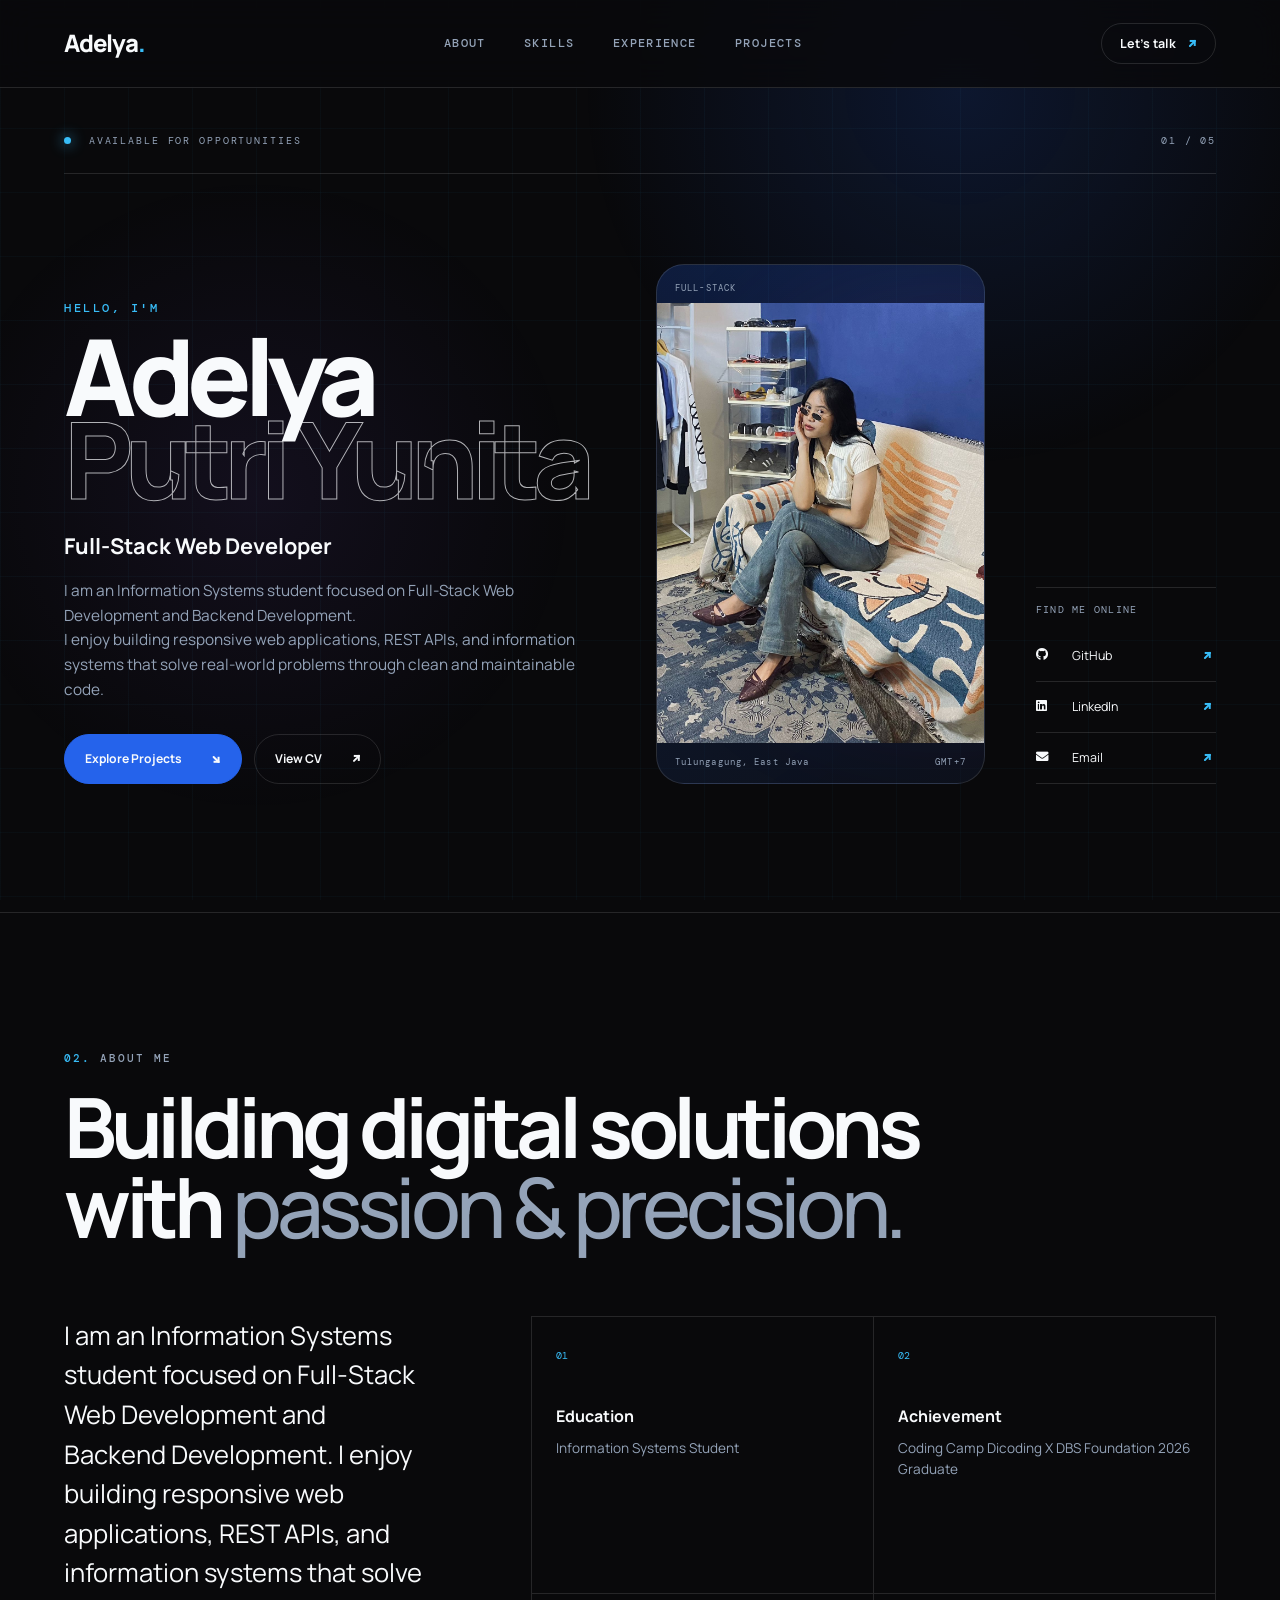
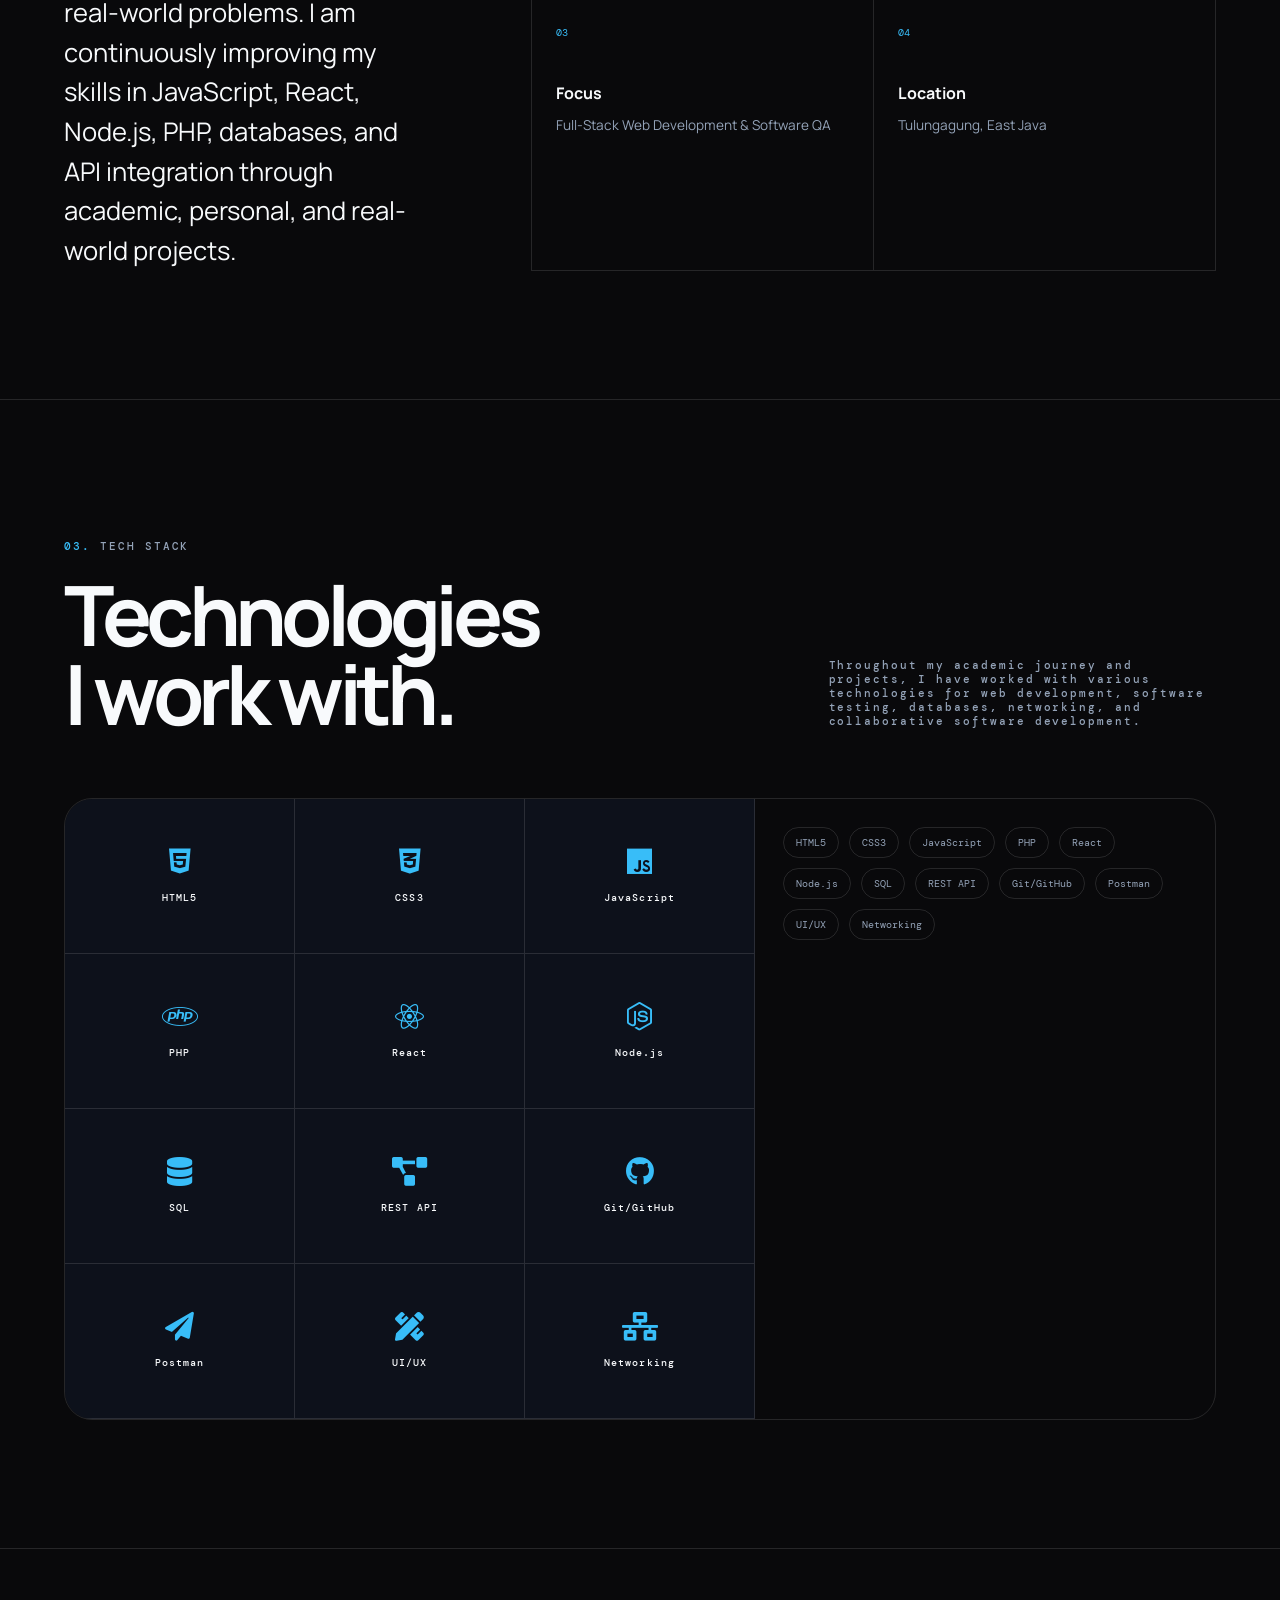
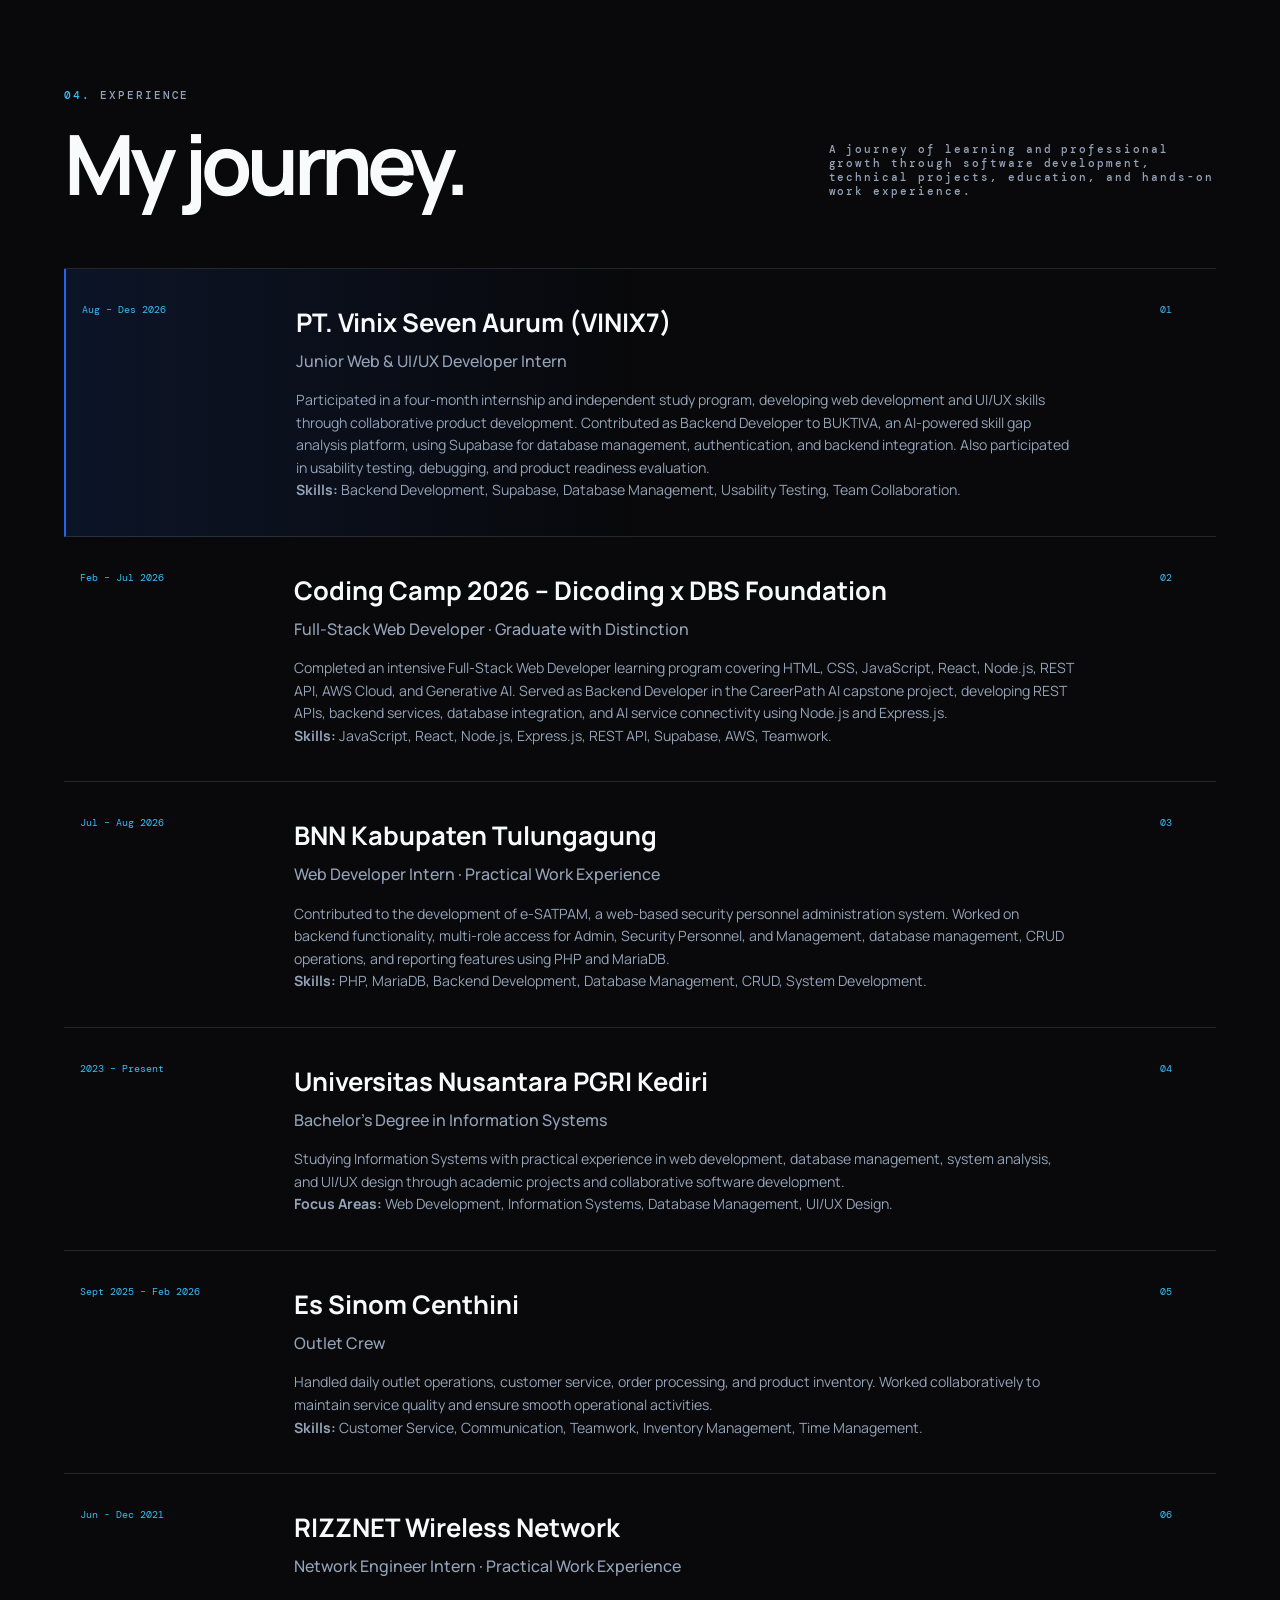
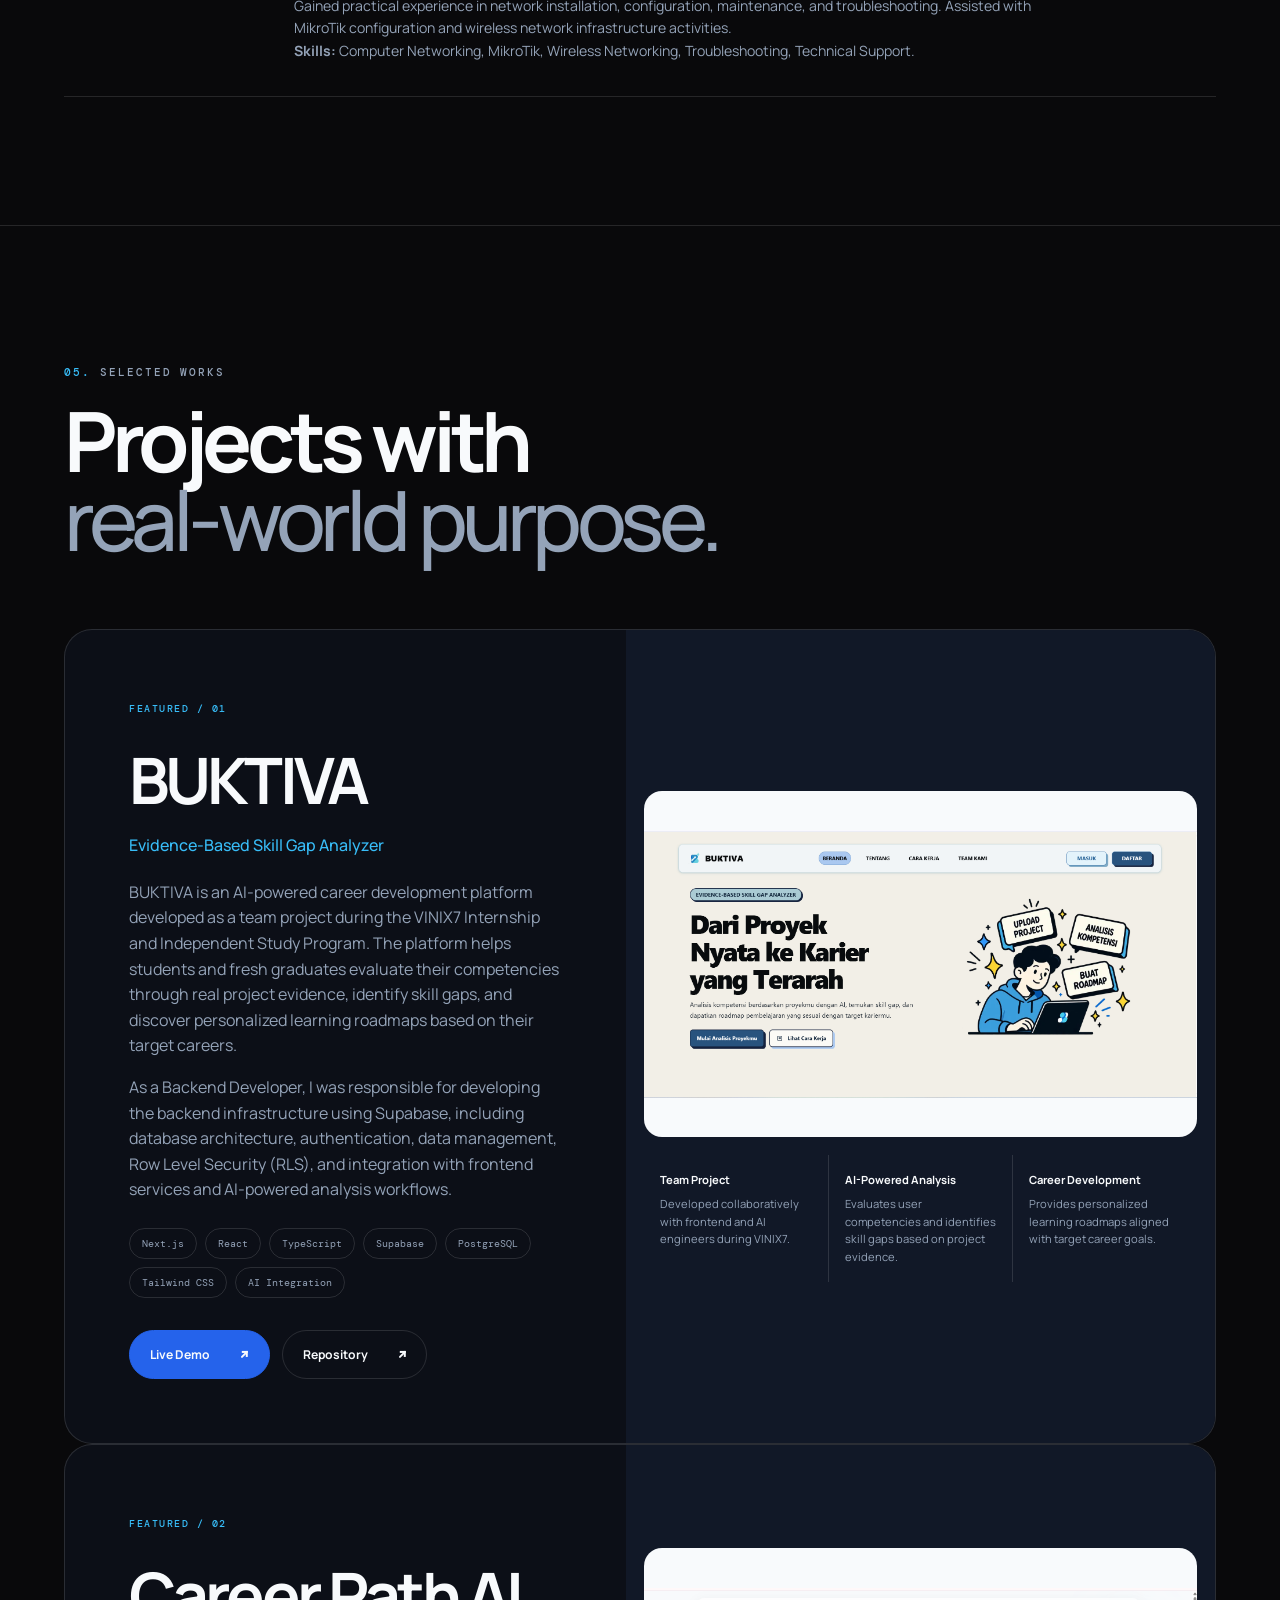
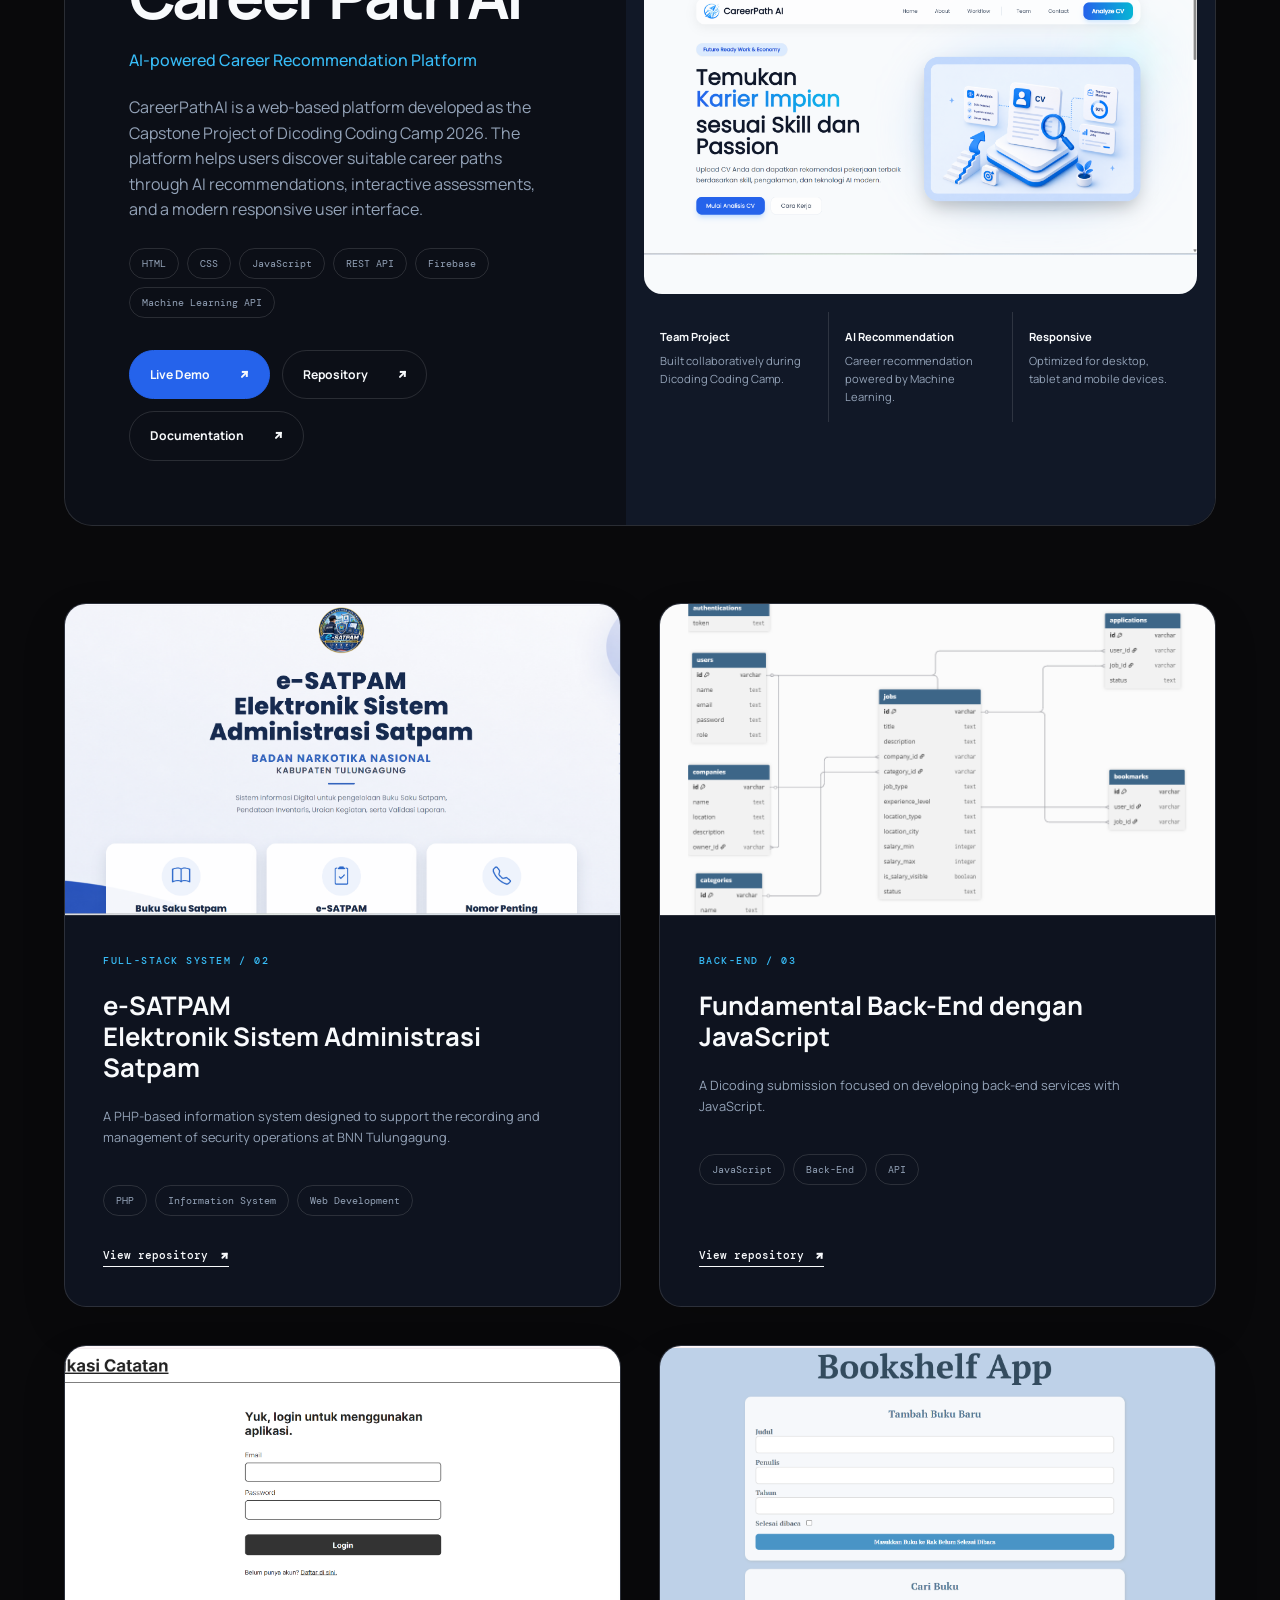
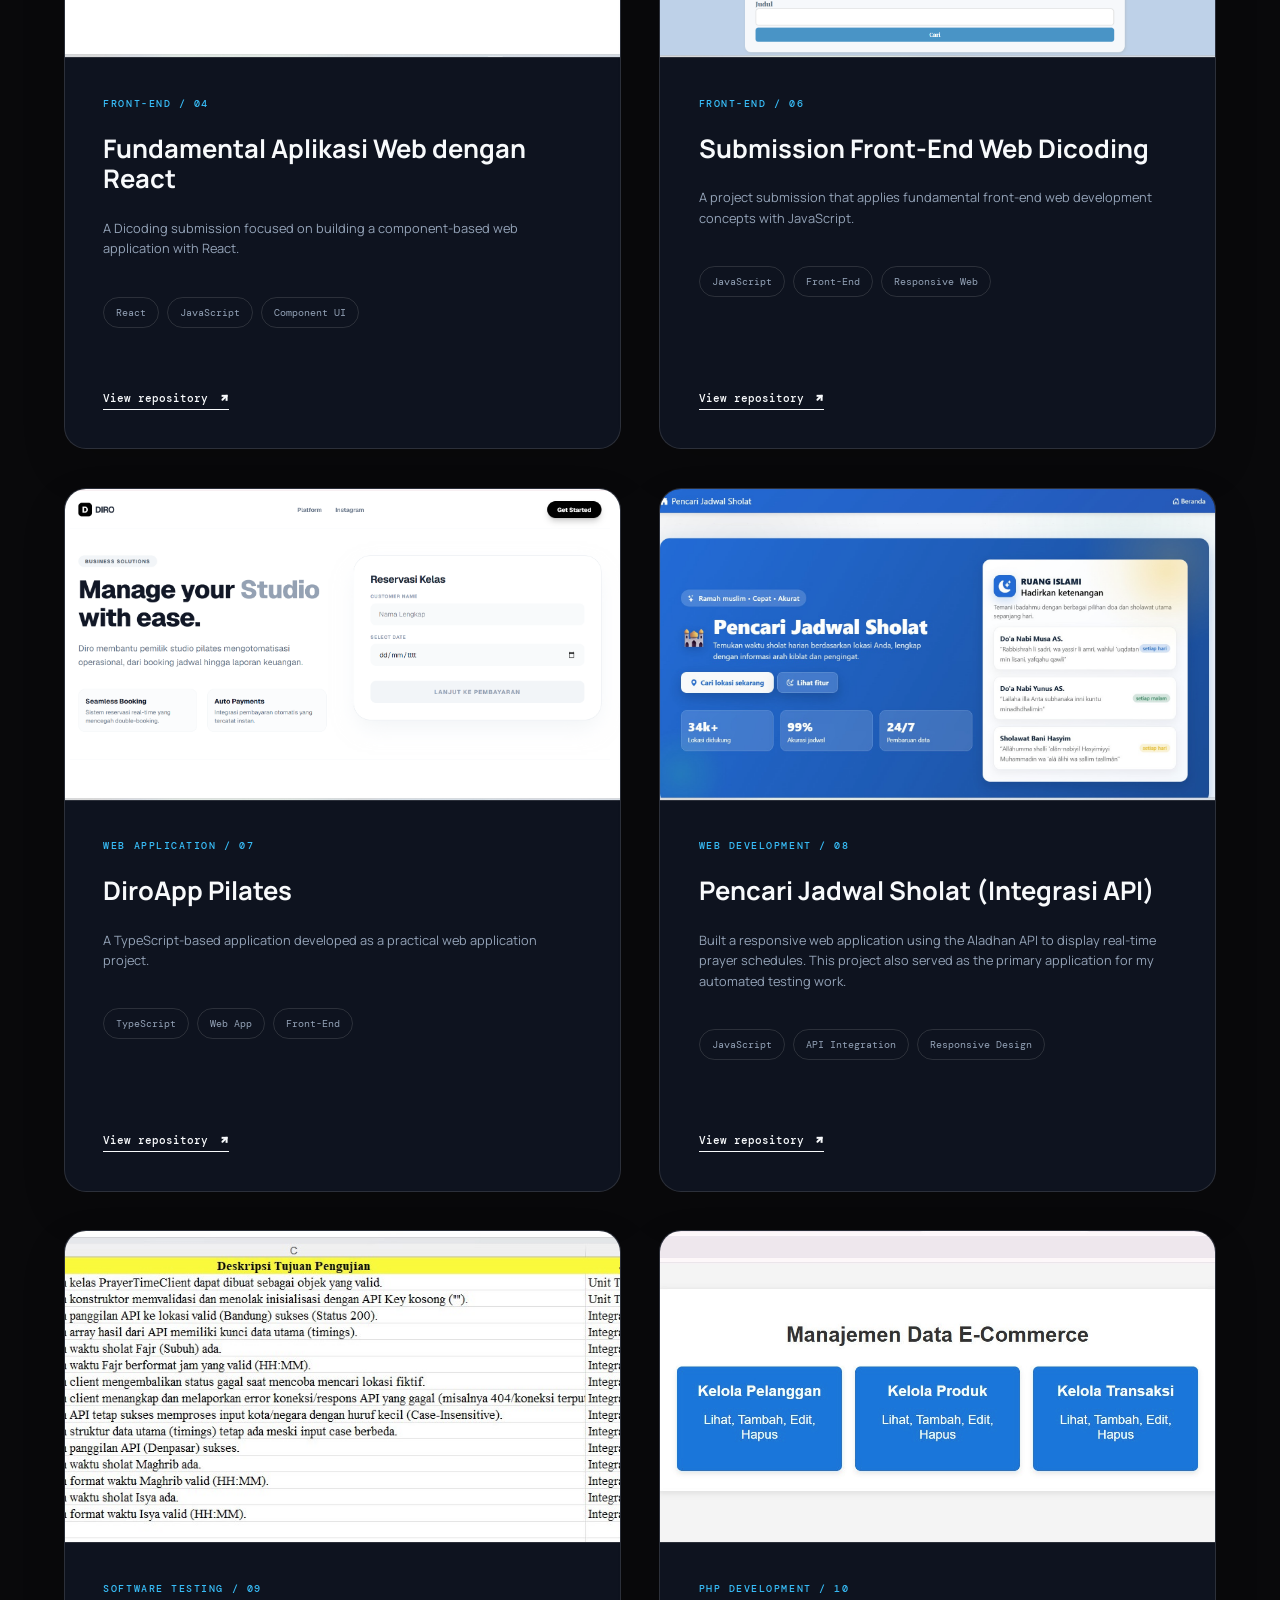
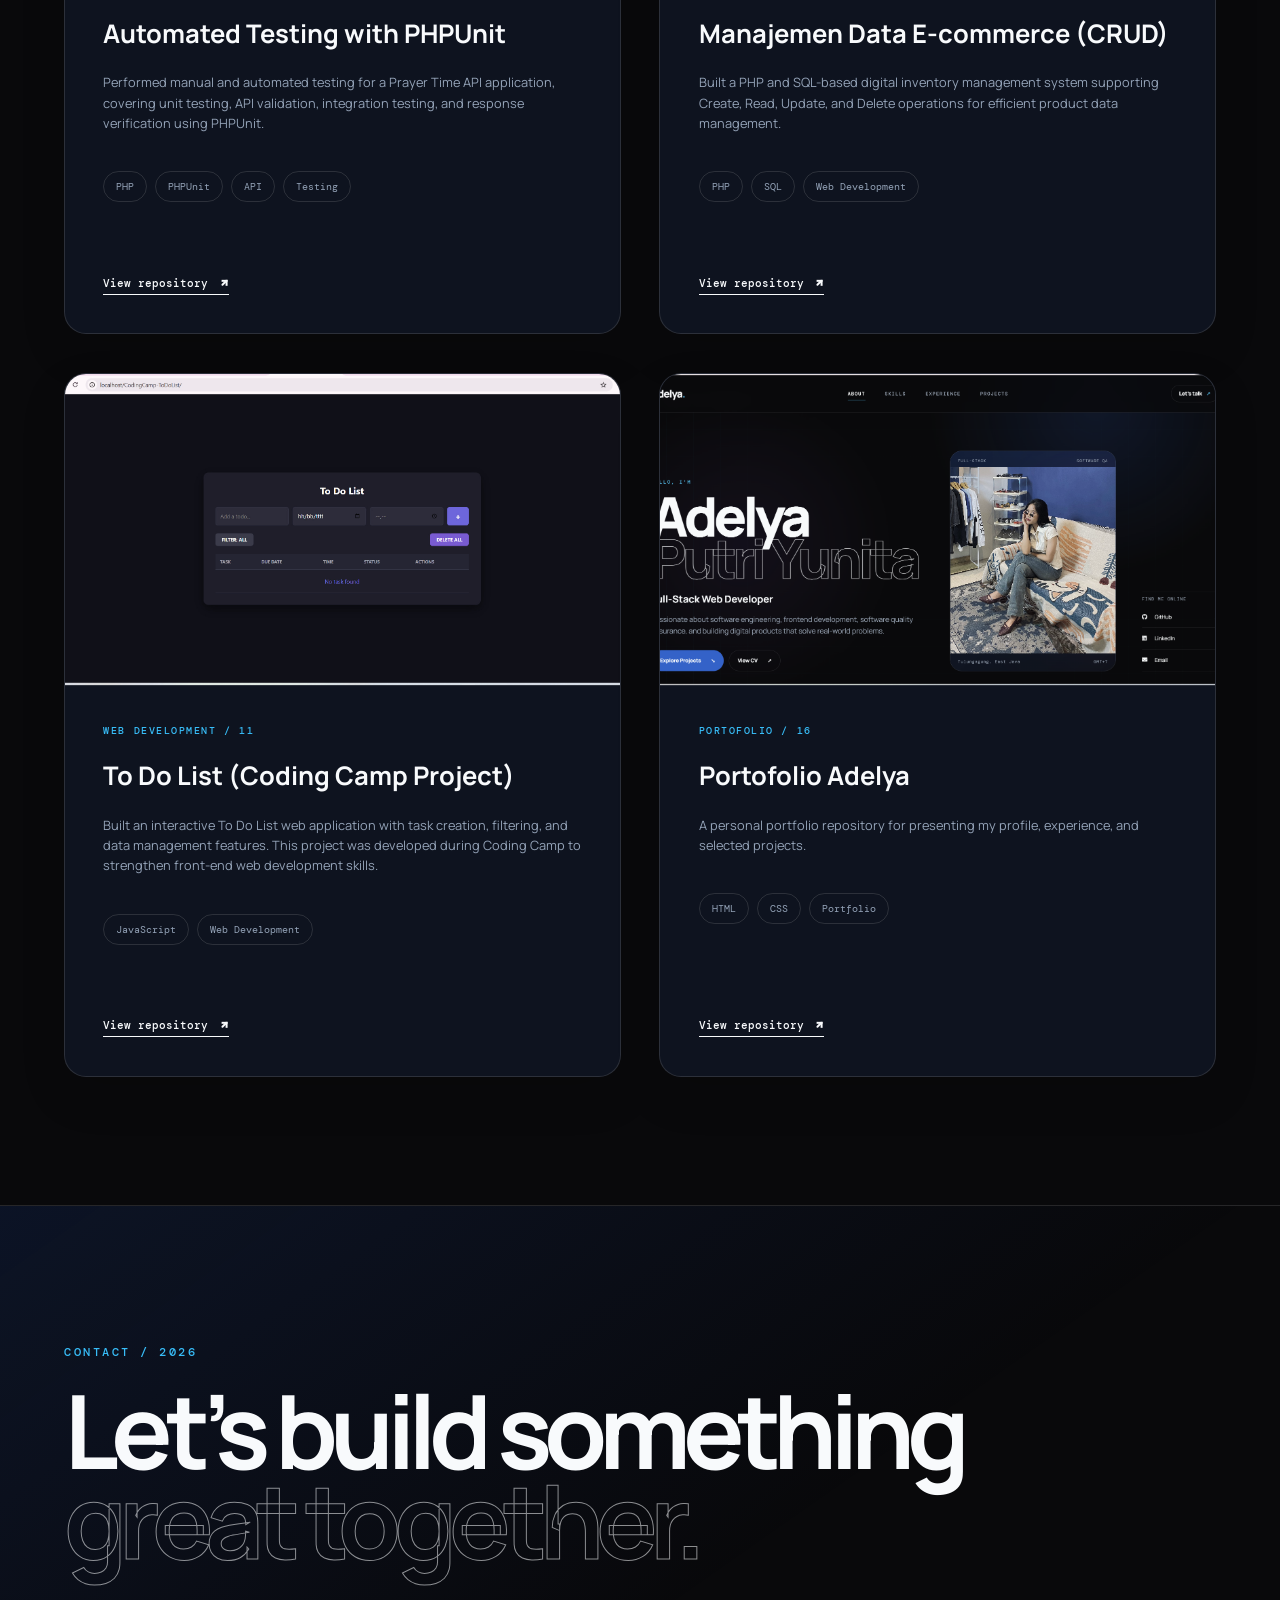
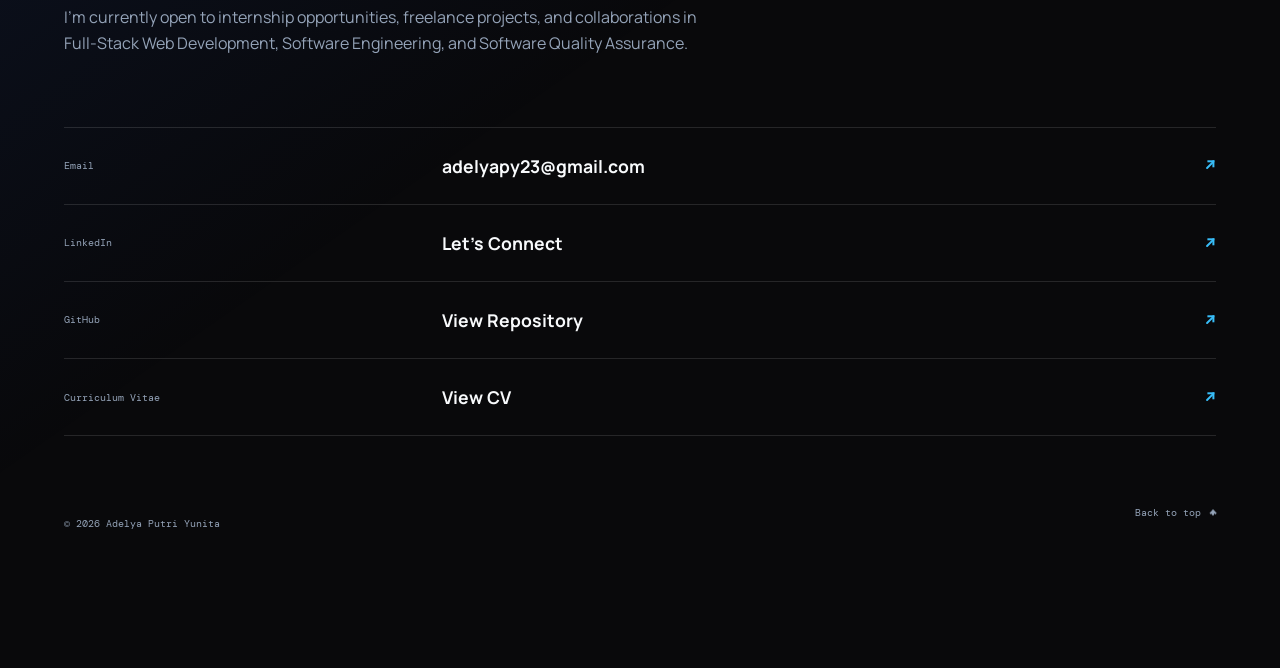
==== commit 66349236: "feat(portfolio): update experience and featured project" ====
--- a/index.html
+++ b/index.html
@@ -1,36 +1,48 @@
 <!doctype html>
 <html lang="en">
+
 <head>
   <meta charset="utf-8">
   <meta name="viewport" content="width=device-width, initial-scale=1">
-  <meta name="description" content="Portfolio of Adelya Putri Yunita, Full-Stack Web Developer and Software QA enthusiast.">
+  <meta name="description"
+    content="Portfolio of Adelya Putri Yunita, Full-Stack Web Developer and Software QA enthusiast.">
   <title>Portofolio | Adelya Putri Yunita</title>
   <link rel="preconnect" href="https://fonts.googleapis.com">
   <link rel="preconnect" href="https://fonts.gstatic.com" crossorigin>
-  <link href="https://fonts.googleapis.com/css2?family=DM+Mono:wght@300;400;500&family=Manrope:wght@400;500;600;700;800&display=swap" rel="stylesheet">
+  <link
+    href="https://fonts.googleapis.com/css2?family=DM+Mono:wght@300;400;500&family=Manrope:wght@400;500;600;700;800&display=swap"
+    rel="stylesheet">
   <link rel="stylesheet" href="assets/css/fontawesome-all.min.css">
   <link rel="stylesheet" href="assets/css/modern.css">
 </head>
+
 <body>
   <div class="site-shell">
     <header class="site-header">
       <a class="brand" href="#top" aria-label="Adelya, back to top">Adelya<span>.</span></a>
       <nav aria-label="Main navigation">
-        <a href="#about">About</a><a href="#skills">Skills</a><a href="#experience">Experience</a><a href="#projects">Projects</a>
+        <a href="#about">About</a><a href="#skills">Skills</a><a href="#experience">Experience</a><a
+          href="#projects">Projects</a>
       </nav>
       <a class="header-cta" href="#contact">Let’s talk <span class="ui-arrow ui-arrow-ne" aria-hidden="true"></span></a>
     </header>
 
     <main id="top">
       <section class="hero section-pad">
-        <div class="hero-kicker"><span class="status-dot"></span> AVAILABLE FOR OPPORTUNITIES <span class="hero-index">01 / 05</span></div>
+        <div class="hero-kicker"><span class="status-dot"></span> AVAILABLE FOR OPPORTUNITIES <span
+            class="hero-index">01 / 05</span></div>
         <div class="hero-grid">
           <div class="hero-copy">
             <p class="eyebrow">HELLO, I'M</p>
             <h1>Adelya<br><span>Putri Yunita</span></h1>
             <p class="hero-role">Full-Stack Web Developer</p>
-            <p class="hero-description">I am an Information Systems student focused on Full-Stack Web Development and Backend Development. <br>I enjoy building responsive web applications, REST APIs, and information systems that solve real-world problems through clean and maintainable code.</p>
-            <div class="actions"><a class="button button-primary" href="#projects">Explore Projects <span class="ui-arrow ui-arrow-se" aria-hidden="true"></span></a><a class="button button-quiet" href="assets/css/CV/Adelya_Putri_Yunita_CV.pdf" target="_blank">View CV <span class="ui-arrow ui-arrow-ne" aria-hidden="true"></span></a></div>
+            <p class="hero-description">I am an Information Systems student focused on Full-Stack Web Development and
+              Backend Development. <br>I enjoy building responsive web applications, REST APIs, and information systems
+              that solve real-world problems through clean and maintainable code.</p>
+            <div class="actions"><a class="button button-primary" href="#projects">Explore Projects <span
+                  class="ui-arrow ui-arrow-se" aria-hidden="true"></span></a><a class="button button-quiet"
+                href="assets/css/CV/Adelya_Putri_Yunita_CV.pdf" target="_blank">View CV <span
+                  class="ui-arrow ui-arrow-ne" aria-hidden="true"></span></a></div>
           </div>
           <div class="portrait-card">
             <div class="portrait-meta"><span>FULL-STACK</span></div>
@@ -39,83 +51,479 @@
           </div>
           <aside class="hero-aside">
             <p>Find me online</p>
-            <a href="https://github.com/adelyapy" target="_blank" rel="noreferrer"><i class="fab fa-github"></i><span>GitHub</span><b><span class="ui-arrow ui-arrow-ne" aria-hidden="true"></span></b></a>
-            <a href="https://linkedin.com/in/adelya-putri-yunita" target="_blank" rel="noreferrer"><i class="fab fa-linkedin"></i><span>LinkedIn</span><b><span class="ui-arrow ui-arrow-ne" aria-hidden="true"></span></b></a>
-            <a href="mailto:adelyapy23@gmail.com"><i class="fas fa-envelope"></i><span>Email</span><b><span class="ui-arrow ui-arrow-ne" aria-hidden="true"></span></b></a>
+            <a href="https://github.com/adelyapy" target="_blank" rel="noreferrer"><i
+                class="fab fa-github"></i><span>GitHub</span><b><span class="ui-arrow ui-arrow-ne"
+                  aria-hidden="true"></span></b></a>
+            <a href="https://linkedin.com/in/adelya-putri-yunita" target="_blank" rel="noreferrer"><i
+                class="fab fa-linkedin"></i><span>LinkedIn</span><b><span class="ui-arrow ui-arrow-ne"
+                  aria-hidden="true"></span></b></a>
+            <a href="mailto:adelyapy23@gmail.com"><i class="fas fa-envelope"></i><span>Email</span><b><span
+                  class="ui-arrow ui-arrow-ne" aria-hidden="true"></span></b></a>
           </aside>
         </div>
       </section>
 
       <section id="about" class="section-pad ruled reveal">
-        <header class="section-head"><p><span>02.</span> ABOUT ME</p><h2>Building digital solutions<br>with <em>passion & precision.</em></h2></header>
+        <header class="section-head">
+          <p><span>02.</span> ABOUT ME</p>
+          <h2>Building digital solutions<br>with <em>passion & precision.</em></h2>
+        </header>
         <div class="about-grid">
-          <p class="lead">I am an Information Systems student focused on Full-Stack Web Development and Backend Development. I enjoy building responsive web applications, REST APIs, and information systems that solve real-world problems. I am continuously improving my skills in JavaScript, React, Node.js, PHP, databases, and API integration through academic, personal, and real-world projects.</p>
+          <p class="lead">I am an Information Systems student focused on Full-Stack Web Development and Backend
+            Development. I enjoy building responsive web applications, REST APIs, and information systems that solve
+            real-world problems. I am continuously improving my skills in JavaScript, React, Node.js, PHP, databases,
+            and API integration through academic, personal, and real-world projects.</p>
           <div class="fact-grid">
-            <article><span>01</span><h3>Education</h3><p>Information Systems Student</p></article>
-            <article><span>02</span><h3>Achievement</h3><p>Coding Camp Dicoding X DBS Foundation 2026 Graduate</p></article>
-            <article><span>03</span><h3>Focus</h3><p>Full-Stack Web Development & Software QA</p></article>
-            <article><span>04</span><h3>Location</h3><p>Tulungagung, East Java</p></article>
+            <article><span>01</span>
+              <h3>Education</h3>
+              <p>Information Systems Student</p>
+            </article>
+            <article><span>02</span>
+              <h3>Achievement</h3>
+              <p>Coding Camp Dicoding X DBS Foundation 2026 Graduate</p>
+            </article>
+            <article><span>03</span>
+              <h3>Focus</h3>
+              <p>Full-Stack Web Development & Software QA</p>
+            </article>
+            <article><span>04</span>
+              <h3>Location</h3>
+              <p>Tulungagung, East Java</p>
+            </article>
           </div>
         </div>
       </section>
 
       <section id="skills" class="section-pad ruled reveal">
-        <header class="section-head split"><div><p><span>03.</span> TECH STACK</p><h2>Technologies<br>I work with.</h2></div><p class="section-intro">Throughout my academic journey and projects, I have worked with various technologies for web development, software testing, databases, networking, and collaborative software development.</p></header>
+        <header class="section-head split">
+          <div>
+            <p><span>03.</span> TECH STACK</p>
+            <h2>Technologies<br>I work with.</h2>
+          </div>
+          <p class="section-intro">Throughout my academic journey and projects, I have worked with various technologies
+            for web development, software testing, databases, networking, and collaborative software development.</p>
+        </header>
         <div class="skills-board">
           <div class="tool-icons">
-            <div><i class="fab fa-html5"></i><span>HTML5</span></div><div><i class="fab fa-css3-alt"></i><span>CSS3</span></div><div><i class="fab fa-js"></i><span>JavaScript</span></div><div><i class="fab fa-php"></i><span>PHP</span></div><div><i class="fab fa-react"></i><span>React</span></div><div><i class="fab fa-node-js"></i><span>Node.js</span></div><div><i class="fas fa-database"></i><span>SQL</span></div><div><i class="fas fa-project-diagram"></i><span>REST API</span></div><div><i class="fab fa-github"></i><span>Git/GitHub</span></div><div><i class="fas fa-paper-plane"></i><span>Postman</span></div><div><i class="fas fa-pencil-ruler"></i><span>UI/UX</span></div><div><i class="fas fa-network-wired"></i><span>Networking</span></div>
-          </div>
-          <div class="skill-list"><span>HTML5</span><span>CSS3</span><span>JavaScript</span><span>PHP</span><span>React</span><span>Node.js</span><span>SQL</span><span>REST API</span><span>Git/GitHub</span><span>Postman</span><span>UI/UX</span><span>Networking</span></div>
+            <div><i class="fab fa-html5"></i><span>HTML5</span></div>
+            <div><i class="fab fa-css3-alt"></i><span>CSS3</span></div>
+            <div><i class="fab fa-js"></i><span>JavaScript</span></div>
+            <div><i class="fab fa-php"></i><span>PHP</span></div>
+            <div><i class="fab fa-react"></i><span>React</span></div>
+            <div><i class="fab fa-node-js"></i><span>Node.js</span></div>
+            <div><i class="fas fa-database"></i><span>SQL</span></div>
+            <div><i class="fas fa-project-diagram"></i><span>REST API</span></div>
+            <div><i class="fab fa-github"></i><span>Git/GitHub</span></div>
+            <div><i class="fas fa-paper-plane"></i><span>Postman</span></div>
+            <div><i class="fas fa-pencil-ruler"></i><span>UI/UX</span></div>
+            <div><i class="fas fa-network-wired"></i><span>Networking</span></div>
+          </div>
+          <div class="skill-list">
+            <span>HTML5</span><span>CSS3</span><span>JavaScript</span><span>PHP</span><span>React</span><span>Node.js</span><span>SQL</span><span>REST
+              API</span><span>Git/GitHub</span><span>Postman</span><span>UI/UX</span><span>Networking</span></div>
         </div>
       </section>
-
       <section id="experience" class="section-pad ruled reveal">
-        <header class="section-head split"><div><p><span>04.</span> EXPERIENCE</p><h2>My journey.</h2></div><p class="section-intro">Every experience has shaped my growth as a developer, from networking and operations to modern web development and collaborative software engineering.</p></header>
+        <header class="section-head split">
+          <div>
+            <p><span>04.</span> EXPERIENCE</p>
+            <h2>My journey.</h2>
+          </div>
+          <p class="section-intro">
+            A journey of learning and professional growth through
+            software development, technical projects, education,
+            and hands-on work experience.
+          </p>
+        </header>
+
         <div class="timeline">
-          <article class="featured"><time>2026</time><div><h3>Coding Camp Dicoding X DBS Foundation 2026 Graduate</h3><h4>Full-Stack Web Developer • Capstone Team</h4><p>Successfully completed Coding Camp 2026 with a focus on full-stack web development, software development, and professional soft skills. Developed technical and collaborative skills through structured learning, hands-on projects, and team-based activities. Contributed to CareerPathAI, a collaborative capstone project that provides personalized career recommendations through a web-based application, while strengthening skills in teamwork, communication, problem-solving, time management, and professional development.</p></div><span>01</span></article>
-          <article><time>2026</time><div><h3>PT. Vinix Seven Aurum</h3><h4>Web & UI/UX Developer Intern</h4><p>Contributing to the design and development of web applications, with a focus on UI/UX, frontend implementation, backend development, and database management while working on practical team-based projects.</p></div><span>02</span></article>
-          <article><time>2026</time><div><h3>BNN Kabupaten Tulungagung</h3><h4>IT Team</h4><p>Contributed to the development of a web-based e-SATPAM Elektronik Sistem Administrasi Satpam as part of the IT team. Focused on backend development, database management, CRUD functionality, authentication, role-based access, data validation, and reporting using PHP and MariaDB.</p></div><span>02</span></article>
-          <article><time>2023 — Present</time><div><h3>Universitas Nusantara PGRI Kediri</h3><h4>Bachelor of Information Systems</h4><p>Studying Information Systems with a focus on business management and information system development, including web development, system analysis, database management, and UI/UX. Developing the ability to understand business processes and translate them into functional digital solutions through academic projects, practical development, and real-world project experience.</p></div><span>02</span></article>
-          <article><time>2024 — 2025</time><div><h3>Es Sinom Centhini</h3><h4>Crew Outlet</h4><p>Responsible for daily outlet operations, customer service, inventory management, and maintaining service quality. Worked collaboratively with team members to ensure smooth operational activities, manage product availability, and provide a positive customer experience. Developed practical skills in communication, teamwork, problem-solving, responsibility, and time management.</p></div><span>03</span></article>
-          <article><time>2021</time><div><h3>RIZZNET Wireless Network</h3><h4>Network Engineer Intern</h4><p>Gained hands-on experience in network infrastructure and wireless networking through installation, troubleshooting, and maintenance activities. Assisted with MikroTik configuration, wireless network installation, network troubleshooting, and technical documentation. This experience strengthened practical problem-solving skills and provided an early foundation in IT infrastructure and technical support.</p></div><span>04</span></article>
+
+          <!-- 01. VINIX7 -->
+          <article class="featured">
+            <time>Aug – Des 2026</time>
+            <div>
+              <h3>PT. Vinix Seven Aurum (VINIX7)</h3>
+              <h4>Junior Web & UI/UX Developer Intern</h4>
+              <p>
+                Participated in a four-month internship and independent
+                study program, developing web development and UI/UX
+                skills through collaborative product development.
+                Contributed as Backend Developer to BUKTIVA, an
+                AI-powered skill gap analysis platform, using Supabase
+                for database management, authentication, and backend
+                integration. Also participated in usability testing,
+                debugging, and product readiness evaluation.
+              </p>
+              <p>
+                <strong>Skills:</strong> Backend Development, Supabase,
+                Database Management, Usability Testing, Team Collaboration.
+              </p>
+            </div>
+            <span>01</span>
+          </article>
+
+          <!-- 02. DICODING -->
+          <article>
+            <time>Feb – Jul 2026</time>
+            <div>
+              <h3>Coding Camp 2026 – Dicoding x DBS Foundation</h3>
+              <h4>Full-Stack Web Developer · Graduate with Distinction</h4>
+              <p>
+                Completed an intensive Full-Stack Web Developer
+                learning program covering HTML, CSS, JavaScript,
+                React, Node.js, REST API, AWS Cloud, and Generative AI.
+                Served as Backend Developer in the CareerPath AI
+                capstone project, developing REST APIs, backend
+                services, database integration, and AI service
+                connectivity using Node.js and Express.js.
+              </p>
+              <p>
+                <strong>Skills:</strong> JavaScript, React, Node.js,
+                Express.js, REST API, Supabase, AWS, Teamwork.
+              </p>
+            </div>
+            <span>02</span>
+          </article>
+
+          <!-- 03. BNN -->
+          <article>
+            <time>Jul – Aug 2026</time>
+            <div>
+              <h3>BNN Kabupaten Tulungagung</h3>
+              <h4>Web Developer Intern · Practical Work Experience</h4>
+              <p>
+                Contributed to the development of e-SATPAM, a
+                web-based security personnel administration system.
+                Worked on backend functionality, multi-role access
+                for Admin, Security Personnel, and Management,
+                database management, CRUD operations, and reporting
+                features using PHP and MariaDB.
+              </p>
+              <p>
+                <strong>Skills:</strong> PHP, MariaDB, Backend Development,
+                Database Management, CRUD, System Development.
+              </p>
+            </div>
+            <span>03</span>
+          </article>
+
+          <!-- 04. EDUCATION -->
+          <article>
+            <time>2023 – Present</time>
+            <div>
+              <h3>Universitas Nusantara PGRI Kediri</h3>
+              <h4>Bachelor's Degree in Information Systems</h4>
+              <p>
+                Studying Information Systems with practical experience
+                in web development, database management, system
+                analysis, and UI/UX design through academic projects
+                and collaborative software development.
+              </p>
+              <p>
+                <strong>Focus Areas:</strong> Web Development,
+                Information Systems, Database Management, UI/UX Design.
+              </p>
+            </div>
+            <span>04</span>
+          </article>
+
+          <!-- 05. ES SINOM -->
+          <article>
+            <time>Sept 2025 – Feb 2026</time>
+            <div>
+              <h3>Es Sinom Centhini</h3>
+              <h4>Outlet Crew</h4>
+              <p>
+                Handled daily outlet operations, customer service,
+                order processing, and product inventory. Worked
+                collaboratively to maintain service quality and
+                ensure smooth operational activities.
+              </p>
+              <p>
+                <strong>Skills:</strong> Customer Service, Communication,
+                Teamwork, Inventory Management, Time Management.
+              </p>
+            </div>
+            <span>05</span>
+          </article>
+
+          <!-- 06. RIZZNET -->
+          <article>
+            <time>Jun - Dec 2021</time>
+            <div>
+              <h3>RIZZNET Wireless Network</h3>
+              <h4>Network Engineer Intern · Practical Work Experience</h4>
+              <p>
+                Gained practical experience in network installation,
+                configuration, maintenance, and troubleshooting.
+                Assisted with MikroTik configuration and wireless
+                network infrastructure activities.
+              </p>
+              <p>
+                <strong>Skills:</strong> Computer Networking,
+                MikroTik, Wireless Networking, Troubleshooting,
+                Technical Support.
+              </p>
+            </div>
+            <span>06</span>
+          </article>
+
         </div>
       </section>
-
       <section id="projects" class="section-pad ruled reveal">
-        <header class="section-head"><p><span>05.</span> SELECTED WORKS</p><h2>Projects with<br><em>real-world purpose.</em></h2></header>
+        <header class="section-head">
+          <p><span>05.</span> SELECTED WORKS</p>
+          <h2>Projects with<br><em>real-world purpose.</em></h2>
+        </header>
         <article class="featured-project">
-          <div class="featured-copy"><span class="project-no">FEATURED / 01</span><h3>Career Path AI</h3><h4>AI-powered Career Recommendation Platform</h4><p>CareerPathAI is a web-based platform developed as the Capstone Project of Dicoding Coding Camp 2026. The platform helps users discover suitable career paths through AI recommendations, interactive assessments, and a modern responsive user interface.</p><div class="tags"><span>HTML</span><span>CSS</span><span>JavaScript</span><span>REST API</span><span>Firebase</span><span>Machine Learning API</span></div><div class="actions"><a class="button button-primary" href="https://careerpathai-front-end.vercel.app/" target="_blank">Live Demo <span class="ui-arrow ui-arrow-ne" aria-hidden="true"></span></a><a class="button button-quiet" href="https://github.com/CC26-PSU139" target="_blank">Repository <span class="ui-arrow ui-arrow-ne" aria-hidden="true"></span></a><a class="button button-quiet" href="https://docs.google.com/document/d/1YCwtp4bRuUj5dXim_X3yN8KlXiXldsRzDuFCffFjl38/edit" target="_blank">Documentation <span class="ui-arrow ui-arrow-ne" aria-hidden="true"></span></a></div></div>
-          <div class="featured-visual"><img src="images/careerpathai.png" alt="CareerPathAI interface"><div class="mini-facts"><p><b>Team Project</b><span>Built collaboratively during Dicoding Coding Camp.</span></p><p><b>AI Recommendation</b><span>Career recommendation powered by Machine Learning.</span></p><p><b>Responsive</b><span>Optimized for desktop, tablet and mobile devices.</span></p></div></div>
+          <div class="featured-copy">
+            <span class="project-no">FEATURED / 01</span>
+
+            <h3>BUKTIVA</h3>
+            <h4>Evidence-Based Skill Gap Analyzer</h4>
+
+            <p>
+              BUKTIVA is an AI-powered career development platform
+              developed as a team project during the VINIX7 Internship
+              and Independent Study Program. The platform helps students
+              and fresh graduates evaluate their competencies through
+              real project evidence, identify skill gaps, and discover
+              personalized learning roadmaps based on their target careers.
+            </p>
+
+            <p>
+              As a Backend Developer, I was responsible for developing
+              the backend infrastructure using Supabase, including
+              database architecture, authentication, data management,
+              Row Level Security (RLS), and integration with frontend
+              services and AI-powered analysis workflows.
+            </p>
+
+            <div class="tags">
+              <span>Next.js</span>
+              <span>React</span>
+              <span>TypeScript</span>
+              <span>Supabase</span>
+              <span>PostgreSQL</span>
+              <span>Tailwind CSS</span>
+              <span>AI Integration</span>
+            </div>
+
+            <div class="actions">
+              <a class="button button-primary"
+                href="https://evidence-based-skill-gap-analyzer-v.vercel.app/"
+                target="_blank" rel="noreferrer">
+                Live Demo
+                <span class="ui-arrow ui-arrow-ne" aria-hidden="true"></span>
+              </a>
+
+              <a class="button button-quiet"
+                href="https://github.com/adelyapy/EvidenceBasedSkillGapAnalyzer-VINIX7"
+                target="_blank" rel="noreferrer">
+                Repository
+                <span class="ui-arrow ui-arrow-ne" aria-hidden="true"></span>
+              </a>
+            </div>
+          </div>
+
+          <div class="featured-visual">
+            <img src="images/buktiva.png"
+              alt="BUKTIVA Evidence-Based Skill Gap Analyzer Interface">
+
+            <div class="mini-facts">
+              <p>
+                <b>Team Project</b>
+                <span>Developed collaboratively with frontend and AI engineers during VINIX7.</span>
+              </p>
+
+              <p>
+                <b>AI-Powered Analysis</b>
+                <span>Evaluates user competencies and identifies skill gaps based on project evidence.</span>
+              </p>
+
+              <p>
+                <b>Career Development</b>
+                <span>Provides personalized learning roadmaps aligned with target career goals.</span>
+              </p>
+            </div>
+          </div>
+        </article>
+        <article class="featured-project">
+          <div class="featured-copy"><span class="project-no">FEATURED / 02</span>
+            <h3>Career Path AI</h3>
+            <h4>AI-powered Career Recommendation Platform</h4>
+            <p>CareerPathAI is a web-based platform developed as the Capstone Project of Dicoding Coding Camp 2026. The
+              platform helps users discover suitable career paths through AI recommendations, interactive assessments,
+              and a modern responsive user interface.</p>
+            <div class="tags"><span>HTML</span><span>CSS</span><span>JavaScript</span><span>REST
+                API</span><span>Firebase</span><span>Machine Learning API</span></div>
+            <div class="actions"><a class="button button-primary" href="https://careerpathai-front-end.vercel.app/"
+                target="_blank">Live Demo <span class="ui-arrow ui-arrow-ne" aria-hidden="true"></span></a><a
+                class="button button-quiet" href="https://github.com/CC26-PSU139" target="_blank">Repository <span
+                  class="ui-arrow ui-arrow-ne" aria-hidden="true"></span></a><a class="button button-quiet"
+                href="https://docs.google.com/document/d/1YCwtp4bRuUj5dXim_X3yN8KlXiXldsRzDuFCffFjl38/edit"
+                target="_blank">Documentation <span class="ui-arrow ui-arrow-ne" aria-hidden="true"></span></a></div>
+          </div>
+          <div class="featured-visual"><img src="images/careerpathai.png" alt="CareerPathAI interface">
+            <div class="mini-facts">
+              <p><b>Team Project</b><span>Built collaboratively during Dicoding Coding Camp.</span></p>
+              <p><b>AI Recommendation</b><span>Career recommendation powered by Machine Learning.</span></p>
+              <p><b>Responsive</b><span>Optimized for desktop, tablet and mobile devices.</span></p>
+            </div>
+          </div>
         </article>
         <div class="project-grid">
-          <article class="project-card"><a class="project-image" href="https://github.com/adelyapy/Sistem-Informasi-Satpam-BNN-Tulungagung" target="_blank" rel="noreferrer"><img src="images/project_satpam.png" alt="Sistem Informasi Satpam BNN Tulungagung" loading="lazy"></a><div class="project-body"><span class="project-type">FULL-STACK SYSTEM / 02</span><h3>e-SATPAM <br>Elektronik Sistem Administrasi Satpam</h3><p>A PHP-based information system designed to support the recording and management of security operations at BNN Tulungagung.</p><div class="tags"><span>PHP</span><span>Information System</span><span>Web Development</span></div><a href="https://github.com/adelyapy/Sistem-Informasi-Satpam-BNN-Tulungagung" target="_blank" rel="noreferrer">View repository <span class="ui-arrow ui-arrow-ne" aria-hidden="true"></span></a></div></article>
-
-          <article class="project-card"><a class="project-image" href="https://github.com/adelyapy/Submission-Fundamental-Back-End-dengan-JavaScript---DICODING" target="_blank" rel="noreferrer"><img src="images/project_openjob.png" alt="OpenJob REST API" loading="lazy"></a><div class="project-body"><span class="project-type">BACK-END / 03</span><h3>Fundamental Back-End dengan JavaScript</h3><p>A Dicoding submission focused on developing back-end services with JavaScript.</p><div class="tags"><span>JavaScript</span><span>Back-End</span><span>API</span></div><a href="https://github.com/adelyapy/Submission-Fundamental-Back-End-dengan-JavaScript---DICODING" target="_blank" rel="noreferrer">View repository <span class="ui-arrow ui-arrow-ne" aria-hidden="true"></span></a></div></article>
-
-          <article class="project-card"><a class="project-image" href="https://github.com/adelyapy/Submission-Fundamental-Aplikasi-Web-dengan-React---DICODING" target="_blank" rel="noreferrer"><img src="images/project_react.png" alt="React Web Application" loading="lazy"></a><div class="project-body"><span class="project-type">FRONT-END / 04</span><h3>Fundamental Aplikasi Web dengan React</h3><p>A Dicoding submission focused on building a component-based web application with React.</p><div class="tags"><span>React</span><span>JavaScript</span><span>Component UI</span></div><a href="https://github.com/adelyapy/Submission-Fundamental-Aplikasi-Web-dengan-React---DICODING" target="_blank" rel="noreferrer">View repository <span class="ui-arrow ui-arrow-ne" aria-hidden="true"></span></a></div></article>
-
-          <article class="project-card"><a class="project-image" href="https://github.com/adelyapy/Submission-Front-End-Web-DICODING" target="_blank" rel="noreferrer"><img src="images/project_bookshelf.png" alt="Bookshelf App" loading="lazy"></a><div class="project-body"><span class="project-type">FRONT-END / 06</span><h3>Submission Front-End Web Dicoding</h3><p>A project submission that applies fundamental front-end web development concepts with JavaScript.</p><div class="tags"><span>JavaScript</span><span>Front-End</span><span>Responsive Web</span></div><a href="https://github.com/adelyapy/Submission-Front-End-Web-DICODING" target="_blank" rel="noreferrer">View repository <span class="ui-arrow ui-arrow-ne" aria-hidden="true"></span></a></div></article>
-
-          <article class="project-card"><a class="project-image" href="https://github.com/adelyapy/DiroAppPilates_AdelyaPutriYunita" target="_blank" rel="noreferrer"><img src="images/project_pilates.png" alt="DIRO Pilates Booking System" loading="lazy"></a><div class="project-body"><span class="project-type">WEB APPLICATION / 07</span><h3>DiroApp Pilates</h3><p>A TypeScript-based application developed as a practical web application project.</p><div class="tags"><span>TypeScript</span><span>Web App</span><span>Front-End</span></div><a href="https://github.com/adelyapy/DiroAppPilates_AdelyaPutriYunita" target="_blank" rel="noreferrer">View repository <span class="ui-arrow ui-arrow-ne" aria-hidden="true"></span></a></div></article>
-
-          <article class="project-card"><a class="project-image" href="https://github.com/adelyapy/tubes_bertiga" target="_blank" rel="noreferrer"><img src="images/project_sholat.png" alt="Pencari Jadwal Sholat" loading="lazy"></a><div class="project-body"><span class="project-type">WEB DEVELOPMENT / 08</span><h3>Pencari Jadwal Sholat (Integrasi API)</h3><p>Built a responsive web application using the Aladhan API to display real-time prayer schedules. This project also served as the primary application for my automated testing work.</p><div class="tags"><span>JavaScript</span><span>API Integration</span><span>Responsive Design</span></div><a href="https://github.com/adelyapy/tubes_bertiga" target="_blank" rel="noreferrer">View repository <span class="ui-arrow ui-arrow-ne" aria-hidden="true"></span></a></div></article>
-
-          <article class="project-card"><a class="project-image" href="https://github.com/adelyapy/tubes_bertiga" target="_blank" rel="noreferrer"><img src="images/project_qa.png" alt="Software QA" loading="lazy"></a><div class="project-body"><span class="project-type">SOFTWARE TESTING / 09</span><h3>Automated Testing with PHPUnit</h3><p>Performed manual and automated testing for a Prayer Time API application, covering unit testing, API validation, integration testing, and response verification using PHPUnit.</p><div class="tags"><span>PHP</span><span>PHPUnit</span><span>API</span><span>Testing</span></div><a href="https://github.com/adelyapy/tubes_bertiga" target="_blank" rel="noreferrer">View repository <span class="ui-arrow ui-arrow-ne" aria-hidden="true"></span></a></div></article>
-
-          <article class="project-card"><a class="project-image" href="https://github.com/adelyapy/ppl_adelyaa_praktikum2" target="_blank" rel="noreferrer"><img src="images/project_crud.png" alt="Project CRUD" loading="lazy"></a><div class="project-body"><span class="project-type">PHP DEVELOPMENT / 10</span><h3>Manajemen Data E-commerce (CRUD)</h3><p>Built a PHP and SQL-based digital inventory management system supporting Create, Read, Update, and Delete operations for efficient product data management.</p><div class="tags"><span>PHP</span><span>SQL</span><span>Web Development</span></div><a href="https://github.com/adelyapy/ppl_adelyaa_praktikum2" target="_blank" rel="noreferrer">View repository <span class="ui-arrow ui-arrow-ne" aria-hidden="true"></span></a></div></article>
-
-          <article class="project-card"><a class="project-image" href="https://github.com/adelyapy/CodingCamp-19Jan26-AdelyaPutriYunita" target="_blank" rel="noreferrer"><img src="images/project_todo.png" alt="To Do List" loading="lazy"></a><div class="project-body"><span class="project-type">WEB DEVELOPMENT / 11</span><h3>To Do List (Coding Camp Project)</h3><p>Built an interactive To Do List web application with task creation, filtering, and data management features. This project was developed during Coding Camp to strengthen front-end web development skills.</p><div class="tags"><span>JavaScript</span><span>Web Development</span></div><a href="https://github.com/adelyapy/CodingCamp-19Jan26-AdelyaPutriYunita" target="_blank" rel="noreferrer">View repository <span class="ui-arrow ui-arrow-ne" aria-hidden="true"></span></a></div></article>
-
-          <article class="project-card"><a class="project-image" href="https://github.com/adelyapy/portofolio_adelya" target="_blank" rel="noreferrer"><img src="images/project_portofolio.png" alt="Portfolio Web Application" loading="lazy"></a><div class="project-body"><span class="project-type">PORTOFOLIO / 16</span><h3>Portofolio Adelya</h3><p>A personal portfolio repository for presenting my profile, experience, and selected projects.</p><div class="tags"><span>HTML</span><span>CSS</span><span>Portfolio</span></div><a href="https://github.com/adelyapy/portofolio_adelya" target="_blank" rel="noreferrer">View repository <span class="ui-arrow ui-arrow-ne" aria-hidden="true"></span></a></div></article>
+          <article class="project-card"><a class="project-image"
+              href="https://github.com/adelyapy/Sistem-Informasi-Satpam-BNN-Tulungagung" target="_blank"
+              rel="noreferrer"><img src="images/project_satpam.png" alt="Sistem Informasi Satpam BNN Tulungagung"
+                loading="lazy"></a>
+            <div class="project-body"><span class="project-type">FULL-STACK SYSTEM / 02</span>
+              <h3>e-SATPAM <br>Elektronik Sistem Administrasi Satpam</h3>
+              <p>A PHP-based information system designed to support the recording and management of security operations
+                at BNN Tulungagung.</p>
+              <div class="tags"><span>PHP</span><span>Information System</span><span>Web Development</span></div><a
+                href="https://github.com/adelyapy/Sistem-Informasi-Satpam-BNN-Tulungagung" target="_blank"
+                rel="noreferrer">View repository <span class="ui-arrow ui-arrow-ne" aria-hidden="true"></span></a>
+            </div>
+          </article>
+
+          <article class="project-card"><a class="project-image"
+              href="https://github.com/adelyapy/Submission-Fundamental-Back-End-dengan-JavaScript---DICODING"
+              target="_blank" rel="noreferrer"><img src="images/project_openjob.png" alt="OpenJob REST API"
+                loading="lazy"></a>
+            <div class="project-body"><span class="project-type">BACK-END / 03</span>
+              <h3>Fundamental Back-End dengan JavaScript</h3>
+              <p>A Dicoding submission focused on developing back-end services with JavaScript.</p>
+              <div class="tags"><span>JavaScript</span><span>Back-End</span><span>API</span></div><a
+                href="https://github.com/adelyapy/Submission-Fundamental-Back-End-dengan-JavaScript---DICODING"
+                target="_blank" rel="noreferrer">View repository <span class="ui-arrow ui-arrow-ne"
+                  aria-hidden="true"></span></a>
+            </div>
+          </article>
+
+          <article class="project-card"><a class="project-image"
+              href="https://github.com/adelyapy/Submission-Fundamental-Aplikasi-Web-dengan-React---DICODING"
+              target="_blank" rel="noreferrer"><img src="images/project_react.png" alt="React Web Application"
+                loading="lazy"></a>
+            <div class="project-body"><span class="project-type">FRONT-END / 04</span>
+              <h3>Fundamental Aplikasi Web dengan React</h3>
+              <p>A Dicoding submission focused on building a component-based web application with React.</p>
+              <div class="tags"><span>React</span><span>JavaScript</span><span>Component UI</span></div><a
+                href="https://github.com/adelyapy/Submission-Fundamental-Aplikasi-Web-dengan-React---DICODING"
+                target="_blank" rel="noreferrer">View repository <span class="ui-arrow ui-arrow-ne"
+                  aria-hidden="true"></span></a>
+            </div>
+          </article>
+
+          <article class="project-card"><a class="project-image"
+              href="https://github.com/adelyapy/Submission-Front-End-Web-DICODING" target="_blank" rel="noreferrer"><img
+                src="images/project_bookshelf.png" alt="Bookshelf App" loading="lazy"></a>
+            <div class="project-body"><span class="project-type">FRONT-END / 06</span>
+              <h3>Submission Front-End Web Dicoding</h3>
+              <p>A project submission that applies fundamental front-end web development concepts with JavaScript.</p>
+              <div class="tags"><span>JavaScript</span><span>Front-End</span><span>Responsive Web</span></div><a
+                href="https://github.com/adelyapy/Submission-Front-End-Web-DICODING" target="_blank"
+                rel="noreferrer">View repository <span class="ui-arrow ui-arrow-ne" aria-hidden="true"></span></a>
+            </div>
+          </article>
+
+          <article class="project-card"><a class="project-image"
+              href="https://github.com/adelyapy/DiroAppPilates_AdelyaPutriYunita" target="_blank" rel="noreferrer"><img
+                src="images/project_pilates.png" alt="DIRO Pilates Booking System" loading="lazy"></a>
+            <div class="project-body"><span class="project-type">WEB APPLICATION / 07</span>
+              <h3>DiroApp Pilates</h3>
+              <p>A TypeScript-based application developed as a practical web application project.</p>
+              <div class="tags"><span>TypeScript</span><span>Web App</span><span>Front-End</span></div><a
+                href="https://github.com/adelyapy/DiroAppPilates_AdelyaPutriYunita" target="_blank"
+                rel="noreferrer">View repository <span class="ui-arrow ui-arrow-ne" aria-hidden="true"></span></a>
+            </div>
+          </article>
+
+          <article class="project-card"><a class="project-image" href="https://github.com/adelyapy/tubes_bertiga"
+              target="_blank" rel="noreferrer"><img src="images/project_sholat.png" alt="Pencari Jadwal Sholat"
+                loading="lazy"></a>
+            <div class="project-body"><span class="project-type">WEB DEVELOPMENT / 08</span>
+              <h3>Pencari Jadwal Sholat (Integrasi API)</h3>
+              <p>Built a responsive web application using the Aladhan API to display real-time prayer schedules. This
+                project also served as the primary application for my automated testing work.</p>
+              <div class="tags"><span>JavaScript</span><span>API Integration</span><span>Responsive Design</span></div>
+              <a href="https://github.com/adelyapy/tubes_bertiga" target="_blank" rel="noreferrer">View repository <span
+                  class="ui-arrow ui-arrow-ne" aria-hidden="true"></span></a>
+            </div>
+          </article>
+
+          <article class="project-card"><a class="project-image" href="https://github.com/adelyapy/tubes_bertiga"
+              target="_blank" rel="noreferrer"><img src="images/project_qa.png" alt="Software QA" loading="lazy"></a>
+            <div class="project-body"><span class="project-type">SOFTWARE TESTING / 09</span>
+              <h3>Automated Testing with PHPUnit</h3>
+              <p>Performed manual and automated testing for a Prayer Time API application, covering unit testing, API
+                validation, integration testing, and response verification using PHPUnit.</p>
+              <div class="tags"><span>PHP</span><span>PHPUnit</span><span>API</span><span>Testing</span></div><a
+                href="https://github.com/adelyapy/tubes_bertiga" target="_blank" rel="noreferrer">View repository <span
+                  class="ui-arrow ui-arrow-ne" aria-hidden="true"></span></a>
+            </div>
+          </article>
+
+          <article class="project-card"><a class="project-image"
+              href="https://github.com/adelyapy/ppl_adelyaa_praktikum2" target="_blank" rel="noreferrer"><img
+                src="images/project_crud.png" alt="Project CRUD" loading="lazy"></a>
+            <div class="project-body"><span class="project-type">PHP DEVELOPMENT / 10</span>
+              <h3>Manajemen Data E-commerce (CRUD)</h3>
+              <p>Built a PHP and SQL-based digital inventory management system supporting Create, Read, Update, and
+                Delete operations for efficient product data management.</p>
+              <div class="tags"><span>PHP</span><span>SQL</span><span>Web Development</span></div><a
+                href="https://github.com/adelyapy/ppl_adelyaa_praktikum2" target="_blank" rel="noreferrer">View
+                repository <span class="ui-arrow ui-arrow-ne" aria-hidden="true"></span></a>
+            </div>
+          </article>
+
+          <article class="project-card"><a class="project-image"
+              href="https://github.com/adelyapy/CodingCamp-19Jan26-AdelyaPutriYunita" target="_blank"
+              rel="noreferrer"><img src="images/project_todo.png" alt="To Do List" loading="lazy"></a>
+            <div class="project-body"><span class="project-type">WEB DEVELOPMENT / 11</span>
+              <h3>To Do List (Coding Camp Project)</h3>
+              <p>Built an interactive To Do List web application with task creation, filtering, and data management
+                features. This project was developed during Coding Camp to strengthen front-end web development skills.
+              </p>
+              <div class="tags"><span>JavaScript</span><span>Web Development</span></div><a
+                href="https://github.com/adelyapy/CodingCamp-19Jan26-AdelyaPutriYunita" target="_blank"
+                rel="noreferrer">View repository <span class="ui-arrow ui-arrow-ne" aria-hidden="true"></span></a>
+            </div>
+          </article>
+
+          <article class="project-card"><a class="project-image" href="https://github.com/adelyapy/portofolio_adelya"
+              target="_blank" rel="noreferrer"><img src="images/project_portofolio.png" alt="Portfolio Web Application"
+                loading="lazy"></a>
+            <div class="project-body"><span class="project-type">PORTOFOLIO / 16</span>
+              <h3>Portofolio Adelya</h3>
+              <p>A personal portfolio repository for presenting my profile, experience, and selected projects.</p>
+              <div class="tags"><span>HTML</span><span>CSS</span><span>Portfolio</span></div><a
+                href="https://github.com/adelyapy/portofolio_adelya" target="_blank" rel="noreferrer">View repository
+                <span class="ui-arrow ui-arrow-ne" aria-hidden="true"></span></a>
+            </div>
+          </article>
 
         </div>
       </section>
     </main>
 
     <footer id="contact" class="section-pad">
-      <p class="eyebrow">CONTACT / 2026</p><h2>Let’s build something<br><span>great together.</span></h2><p class="footer-copy">I'm currently open to internship opportunities, freelance projects, and collaborations in Full-Stack Web Development, Software Engineering, and Software Quality Assurance.</p>
-      <div class="contact-links"><a href="mailto:adelyapy23@gmail.com"><span>Email</span><b>adelyapy23@gmail.com</b><i class="ui-arrow ui-arrow-ne" aria-hidden="true"></i></a><a href="https://www.linkedin.com/in/adelya-putri-yunita/" target="_blank"><span>LinkedIn</span><b>Let's Connect</b><i class="ui-arrow ui-arrow-ne" aria-hidden="true"></i></a><a href="https://github.com/adelyapy" target="_blank"><span>GitHub</span><b>View Repository</b><i class="ui-arrow ui-arrow-ne" aria-hidden="true"></i></a><a href="assets/css/CV/Adelya_Putri_Yunita_CV.pdf" target="_blank"><span>Curriculum Vitae</span><b>View CV</b><i class="ui-arrow ui-arrow-ne" aria-hidden="true"></i></a></div>
-      <div class="copyright"><p>© 2026 Adelya Putri Yunita</p><a href="#top">Back to top <span class="ui-arrow ui-arrow-up" aria-hidden="true"></span></a></div>
+      <p class="eyebrow">CONTACT / 2026</p>
+      <h2>Let’s build something<br><span>great together.</span></h2>
+      <p class="footer-copy">I'm currently open to internship opportunities, freelance projects, and collaborations in
+        Full-Stack Web Development, Software Engineering, and Software Quality Assurance.</p>
+      <div class="contact-links"><a href="mailto:adelyapy23@gmail.com"><span>Email</span><b>adelyapy23@gmail.com</b><i
+            class="ui-arrow ui-arrow-ne" aria-hidden="true"></i></a><a
+          href="https://www.linkedin.com/in/adelya-putri-yunita/" target="_blank"><span>LinkedIn</span><b>Let's
+            Connect</b><i class="ui-arrow ui-arrow-ne" aria-hidden="true"></i></a><a href="https://github.com/adelyapy"
+          target="_blank"><span>GitHub</span><b>View Repository</b><i class="ui-arrow ui-arrow-ne"
+            aria-hidden="true"></i></a><a href="assets/css/CV/Adelya_Putri_Yunita_CV.pdf"
+          target="_blank"><span>Curriculum Vitae</span><b>View CV</b><i class="ui-arrow ui-arrow-ne"
+            aria-hidden="true"></i></a></div>
+      <div class="copyright">
+        <p>© 2026 Adelya Putri Yunita</p><a href="#top">Back to top <span class="ui-arrow ui-arrow-up"
+            aria-hidden="true"></span></a>
+      </div>
     </footer>
   </div>
   <script>
@@ -148,4 +556,5 @@
     document.querySelectorAll('a[href^="#"]').forEach((link) => link.addEventListener('click', (event) => { const target = document.querySelector(link.getAttribute('href')); if (target) { event.preventDefault(); target.scrollIntoView({ behavior: 'smooth' }); } }));
   </script>
 </body>
-</html>
+
+</html>
--- a/assets/css/modern.css
+++ b/assets/css/modern.css
@@ -1,137 +1,1479 @@
-:root{--bg:#09090b;--panel:#111827;--panel-2:#1f2937;--blue:#2563eb;--cyan:#38bdf8;--purple:#8b5cf6;--text:#f8fafc;--muted:#94a3b8;--line:rgba(248,250,252,.12);--pad:clamp(24px,5vw,72px);--radius:28px}*{box-sizing:border-box}html{scroll-behavior:smooth}body{margin:0;background:var(--bg);color:var(--text);font-family:Manrope,sans-serif;line-height:1.6;overflow-x:hidden}body:before{content:"";position:fixed;inset:0;pointer-events:none;z-index:-1;background:linear-gradient(rgba(56,189,248,.035) 1px,transparent 1px),linear-gradient(90deg,rgba(56,189,248,.035) 1px,transparent 1px),radial-gradient(circle at 75% 10%,rgba(37,99,235,.16),transparent 30%),radial-gradient(circle at 20% 55%,rgba(139,92,246,.08),transparent 28%);background-size:64px 64px,64px 64px,auto,auto}a{color:inherit;text-decoration:none}img{display:block;max-width:100%}.site-shell{width:min(1480px,100%);margin:auto}.site-header{height:88px;padding:0 var(--pad);display:flex;align-items:center;justify-content:space-between;border-bottom:1px solid var(--line);background:rgba(9,9,11,.82);backdrop-filter:blur(18px);position:sticky;top:0;z-index:20}.brand{font-size:1.5rem;font-weight:800;letter-spacing:-.05em}.brand span,.section-head>p span,.section-head>div>p span{color:var(--cyan)}.site-header nav{display:flex;gap:clamp(18px,3vw,46px)}.site-header nav a{font:500 .72rem DM Mono,monospace;text-transform:uppercase;letter-spacing:.12em;color:var(--muted);transition:.25s}.site-header nav a:hover{color:var(--text)}.header-cta{border:1px solid var(--line);border-radius:100px;padding:10px 18px;font-size:.78rem;font-weight:700}.header-cta span{color:var(--cyan);margin-left:8px}.section-pad{padding:clamp(76px,10vw,150px) var(--pad)}.hero{padding-top:34px;min-height:calc(100vh - 88px);display:flex;flex-direction:column;justify-content:center}.hero-kicker{padding:12px 0 26px;border-bottom:1px solid var(--line);font:400 .65rem DM Mono,monospace;letter-spacing:.18em;color:var(--muted)}.status-dot{display:inline-block;width:7px;height:7px;margin-right:10px;border-radius:50%;background:var(--cyan);box-shadow:0 0 14px var(--cyan)}.hero-index{float:right}.hero-grid{display:grid;grid-template-columns:minmax(0,1.15fr) minmax(280px,.7fr) 180px;gap:clamp(24px,4vw,64px);align-items:end;padding-top:clamp(40px,7vw,90px)}.eyebrow{font:500 .72rem DM Mono,monospace;letter-spacing:.22em;color:var(--cyan)}.hero h1{margin:.18em 0;font-size:clamp(4rem,8.3vw,8.5rem);line-height:.78;letter-spacing:-.075em;font-weight:800}.hero h1 span{color:transparent;-webkit-text-stroke:1px rgba(248,250,252,.7)}.hero-role{margin:28px 0 10px;font-size:clamp(1rem,1.7vw,1.45rem);font-weight:700}.hero-description{max-width:620px;color:var(--muted);font-size:clamp(.92rem,1.2vw,1.05rem)}.actions{display:flex;align-items:center;flex-wrap:wrap;gap:12px;margin-top:32px}.button{display:inline-flex;align-items:center;justify-content:space-between;gap:24px;padding:14px 20px;border:1px solid var(--line);border-radius:100px;font-size:.76rem;font-weight:700;transition:.25s}.button-primary{background:var(--blue);border-color:var(--blue)}.button:hover{transform:translateY(-2px);border-color:var(--cyan)}.portrait-card{position:relative;min-height:520px;border:1px solid var(--line);border-radius:var(--radius);overflow:hidden;background:linear-gradient(145deg,rgba(37,99,235,.22),rgba(17,24,39,.5));isolation:isolate}.portrait-card:after{content:"";position:absolute;width:220px;height:220px;border-radius:50%;background:var(--purple);filter:blur(100px);right:-70px;top:25%;z-index:-1;opacity:.6}.portrait-card img{width:100%;height:440px;object-fit:cover;object-position:top center;margin-top:38px;filter:saturate(.92)}.portrait-meta,.portrait-footer{position:absolute;left:18px;right:18px;display:flex;justify-content:space-between;z-index:2;font:400 .58rem DM Mono,monospace;letter-spacing:.12em;color:var(--muted)}.portrait-meta{top:17px}.portrait-footer{bottom:15px}.hero-aside{border-top:1px solid var(--line)}.hero-aside>p{font:400 .65rem DM Mono,monospace;color:var(--muted);text-transform:uppercase;letter-spacing:.12em}.hero-aside a{display:grid;grid-template-columns:20px 1fr auto;align-items:center;gap:10px;padding:15px 0;border-bottom:1px solid var(--line);font-size:.78rem}.hero-aside a b{color:var(--cyan);font-weight:400}.ruled{border-top:1px solid var(--line)}.section-head>p,.section-head>div>p{font:500 .68rem DM Mono,monospace;letter-spacing:.18em;color:var(--muted)}.section-head h2{margin:22px 0 70px;font-size:clamp(3rem,6.5vw,7rem);letter-spacing:-.065em;line-height:.95}.section-head h2 em{font-style:normal;color:var(--muted);font-weight:500}.section-head.split{display:grid;grid-template-columns:1fr minmax(280px,.55fr);gap:60px;align-items:end}.section-head.split h2{margin-bottom:65px}.section-intro{color:var(--muted);margin-bottom:70px;max-width:550px}.about-grid{display:grid;grid-template-columns:minmax(280px,.8fr) 1.5fr;gap:clamp(40px,8vw,120px)}.lead{font-size:clamp(1.25rem,2vw,1.8rem);line-height:1.55;margin:0}.fact-grid{display:grid;grid-template-columns:1fr 1fr;border-top:1px solid var(--line);border-left:1px solid var(--line)}.fact-grid article{min-height:190px;padding:24px;border-right:1px solid var(--line);border-bottom:1px solid var(--line)}.fact-grid article>span{font:400 .65rem DM Mono,monospace;color:var(--cyan)}.fact-grid h3{font-size:1rem;margin:38px 0 8px}.fact-grid p{color:var(--muted);font-size:.85rem;margin:0}.skills-board{display:grid;grid-template-columns:1.2fr .8fr;border:1px solid var(--line);border-radius:var(--radius);overflow:hidden}.tool-icons{display:grid;grid-template-columns:repeat(3,1fr);background:rgba(17,24,39,.6)}.tool-icons div{min-height:155px;display:flex;flex-direction:column;align-items:center;justify-content:center;gap:14px;border-right:1px solid var(--line);border-bottom:1px solid var(--line);transition:.25s}.tool-icons div:hover{background:rgba(37,99,235,.16)}.tool-icons i{font-size:1.8rem;color:var(--cyan)}.tool-icons span{font:500 .65rem DM Mono,monospace;letter-spacing:.1em}.skill-list{padding:28px;display:flex;align-content:flex-start;flex-wrap:wrap;gap:10px}.skill-list span,.tags span{padding:8px 12px;border:1px solid var(--line);border-radius:100px;font:400 .65rem DM Mono,monospace;color:var(--muted)}.timeline{border-top:1px solid var(--line)}.timeline article{display:grid;grid-template-columns:180px 1fr 40px;gap:34px;padding:34px 16px;border-bottom:1px solid var(--line);transition:.25s}.timeline article:hover{background:rgba(17,24,39,.65);padding-left:28px}.timeline article.featured{border-left:2px solid var(--blue);background:linear-gradient(90deg,rgba(37,99,235,.13),transparent 50%)}.timeline time,.timeline article>span{font:400 .65rem DM Mono,monospace;color:var(--cyan)}.timeline h3{margin:0;font-size:clamp(1.15rem,2vw,1.65rem)}.timeline h4{color:var(--muted);font-weight:500;margin:5px 0 15px}.timeline p{color:var(--muted);margin:0;max-width:780px;font-size:.88rem}.featured-project{display:grid;grid-template-columns:1fr 1.05fr;border:1px solid var(--line);border-radius:var(--radius);overflow:hidden;background:rgba(17,24,39,.48)}.featured-copy{padding:clamp(28px,5vw,68px)}.project-no,.project-type{font:500 .64rem DM Mono,monospace;letter-spacing:.15em;color:var(--cyan)}.featured-copy h3{font-size:clamp(2.5rem,5vw,5rem);line-height:1;margin:28px 0 10px;letter-spacing:-.06em}.featured-copy h4{font-weight:500;color:var(--cyan)}.featured-copy>p,.project-body>p{color:var(--muted)}.tags{display:flex;flex-wrap:wrap;gap:8px;margin-top:25px}.text-link{font-size:.75rem;text-decoration:underline;text-underline-offset:5px}.featured-visual{padding:18px;background:var(--panel);display:flex;flex-direction:column}.featured-visual>img{width:100%;height:420px;object-fit:cover;border-radius:18px}.mini-facts{display:grid;grid-template-columns:repeat(3,1fr);gap:1px;background:var(--line);margin-top:18px}.mini-facts p{background:var(--panel);margin:0;padding:16px}.mini-facts b,.mini-facts span{display:block;font-size:.7rem}.mini-facts span{color:var(--muted);margin-top:6px}.project-grid{display:grid;grid-template-columns:1fr 1fr;gap:1px;background:var(--line);margin-top:1px}.project-card{display:grid;grid-template-columns:.8fr 1.2fr;background:var(--bg);min-height:430px}.project-image{overflow:hidden}.project-image img{width:100%;height:100%;object-fit:cover;filter:saturate(.75);transition:.45s}.project-card:hover img{transform:scale(1.035);filter:saturate(1)}.project-body{padding:clamp(24px,3vw,46px);display:flex;flex-direction:column;align-items:flex-start}.project-body h3{font-size:clamp(1.25rem,2vw,1.8rem);line-height:1.2;margin:24px 0 10px}.project-body>p{font-size:.8rem}.project-body>a{margin-top:auto;font:500 .7rem DM Mono,monospace;border-bottom:1px solid var(--text);padding-bottom:4px}footer{border-top:1px solid var(--line);background:linear-gradient(145deg,rgba(37,99,235,.12),transparent 45%)}footer h2{font-size:clamp(3.5rem,8vw,8.5rem);line-height:.88;letter-spacing:-.075em;margin:25px 0}footer h2 span{color:transparent;-webkit-text-stroke:1px rgba(248,250,252,.55)}.footer-copy{max-width:650px;color:var(--muted);font-size:1rem;margin:40px 0 70px}.contact-links{border-top:1px solid var(--line)}.contact-links a{display:grid;grid-template-columns:1fr 2fr auto;align-items:center;padding:24px 0;border-bottom:1px solid var(--line);transition:.25s}.contact-links a:hover{padding-left:16px;color:var(--cyan)}.contact-links span{font:400 .65rem DM Mono,monospace;color:var(--muted)}.contact-links b{font-size:clamp(.85rem,1.5vw,1.1rem)}.copyright{display:flex;justify-content:space-between;padding-top:70px;color:var(--muted);font:400 .65rem DM Mono,monospace}.reveal{opacity:0;transform:translateY(24px);transition:opacity .7s ease,transform .7s ease}.reveal.is-visible{opacity:1;transform:none}
-@media(max-width:1050px){.hero-grid{grid-template-columns:1fr .8fr}.hero-aside{grid-column:1/-1;display:grid;grid-template-columns:repeat(4,1fr);align-items:center}.hero-aside>p{margin:0}.portrait-card{min-height:470px}.portrait-card img{height:390px}.project-card{grid-template-columns:1fr}.project-image{height:230px}}
-@media(max-width:760px){.site-header{height:72px}.site-header nav{display:none}.section-pad{padding-top:78px;padding-bottom:78px}.hero{padding-top:26px}.hero-grid,.section-head.split,.about-grid,.skills-board,.featured-project{grid-template-columns:1fr}.hero h1{font-size:clamp(3.6rem,18vw,6rem)}.portrait-card{min-height:500px;order:-1}.portrait-card img{height:430px}.hero-aside{grid-template-columns:1fr 1fr}.hero-aside>p{grid-column:1/-1}.section-head h2,.section-head.split h2{margin-bottom:42px}.section-intro{margin-bottom:42px}.fact-grid{grid-template-columns:1fr}.tool-icons{grid-template-columns:repeat(3,1fr)}.tool-icons div{min-height:110px}.timeline article{grid-template-columns:1fr;padding:25px 8px;gap:12px}.timeline article>span{display:none}.featured-visual>img{height:270px}.mini-facts{grid-template-columns:1fr}.project-grid{grid-template-columns:1fr}.project-card{min-height:0}.project-body{min-height:330px}.contact-links a{grid-template-columns:1fr auto}.contact-links b{grid-column:1/-1;grid-row:2}.contact-links i{grid-column:2;grid-row:1/3}.copyright{gap:20px}}
-@media(max-width:430px){.header-cta{padding:8px 12px}.hero-kicker{letter-spacing:.08em}.hero-index{display:none}.actions{align-items:stretch}.button{width:100%}.portrait-card{min-height:430px}.portrait-card img{height:370px}.tool-icons{grid-template-columns:1fr 1fr}.fact-grid article{min-height:160px}.project-body{min-height:360px}}
-@media(prefers-reduced-motion:reduce){html{scroll-behavior:auto}.reveal{opacity:1;transform:none;transition:none}*{animation:none!important;transition:none!important}}
+:root {
+  --bg: #09090b;
+  --panel: #111827;
+  --panel-2: #1f2937;
+  --blue: #2563eb;
+  --cyan: #38bdf8;
+  --purple: #8b5cf6;
+  --text: #f8fafc;
+  --muted: #94a3b8;
+  --line: rgba(248, 250, 252, .12);
+  --pad: clamp(24px, 5vw, 72px);
+  --radius: 28px
+}
+
+* {
+  box-sizing: border-box
+}
+
+html {
+  scroll-behavior: smooth
+}
+
+body {
+  margin: 0;
+  background: var(--bg);
+  color: var(--text);
+  font-family: Manrope, sans-serif;
+  line-height: 1.6;
+  overflow-x: hidden
+}
+
+body:before {
+  content: "";
+  position: fixed;
+  inset: 0;
+  pointer-events: none;
+  z-index: -1;
+  background: linear-gradient(rgba(56, 189, 248, .035) 1px, transparent 1px), linear-gradient(90deg, rgba(56, 189, 248, .035) 1px, transparent 1px), radial-gradient(circle at 75% 10%, rgba(37, 99, 235, .16), transparent 30%), radial-gradient(circle at 20% 55%, rgba(139, 92, 246, .08), transparent 28%);
+  background-size: 64px 64px, 64px 64px, auto, auto
+}
+
+a {
+  color: inherit;
+  text-decoration: none
+}
+
+img {
+  display: block;
+  max-width: 100%
+}
+
+.site-shell {
+  width: min(1480px, 100%);
+  margin: auto
+}
+
+.site-header {
+  height: 88px;
+  padding: 0 var(--pad);
+  display: flex;
+  align-items: center;
+  justify-content: space-between;
+  border-bottom: 1px solid var(--line);
+  background: rgba(9, 9, 11, .82);
+  backdrop-filter: blur(18px);
+  position: sticky;
+  top: 0;
+  z-index: 20
+}
+
+.brand {
+  font-size: 1.5rem;
+  font-weight: 800;
+  letter-spacing: -.05em
+}
+
+.brand span,
+.section-head>p span,
+.section-head>div>p span {
+  color: var(--cyan)
+}
+
+.site-header nav {
+  display: flex;
+  gap: clamp(18px, 3vw, 46px)
+}
+
+.site-header nav a {
+  font: 500 .72rem DM Mono, monospace;
+  text-transform: uppercase;
+  letter-spacing: .12em;
+  color: var(--muted);
+  transition: .25s
+}
+
+.site-header nav a:hover {
+  color: var(--text)
+}
+
+.header-cta {
+  border: 1px solid var(--line);
+  border-radius: 100px;
+  padding: 10px 18px;
+  font-size: .78rem;
+  font-weight: 700
+}
+
+.header-cta span {
+  color: var(--cyan);
+  margin-left: 8px
+}
+
+.section-pad {
+  padding: clamp(76px, 10vw, 150px) var(--pad)
+}
+
+.hero {
+  padding-top: 34px;
+  min-height: calc(100vh - 88px);
+  display: flex;
+  flex-direction: column;
+  justify-content: center
+}
+
+.hero-kicker {
+  padding: 12px 0 26px;
+  border-bottom: 1px solid var(--line);
+  font: 400 .65rem DM Mono, monospace;
+  letter-spacing: .18em;
+  color: var(--muted)
+}
+
+.status-dot {
+  display: inline-block;
+  width: 7px;
+  height: 7px;
+  margin-right: 10px;
+  border-radius: 50%;
+  background: var(--cyan);
+  box-shadow: 0 0 14px var(--cyan)
+}
+
+.hero-index {
+  float: right
+}
+
+.hero-grid {
+  display: grid;
+  grid-template-columns: minmax(0, 1.15fr) minmax(280px, .7fr) 180px;
+  gap: clamp(24px, 4vw, 64px);
+  align-items: end;
+  padding-top: clamp(40px, 7vw, 90px)
+}
+
+.eyebrow {
+  font: 500 .72rem DM Mono, monospace;
+  letter-spacing: .22em;
+  color: var(--cyan)
+}
+
+.hero h1 {
+  margin: .18em 0;
+  font-size: clamp(4rem, 8.3vw, 8.5rem);
+  line-height: .78;
+  letter-spacing: -.075em;
+  font-weight: 800
+}
+
+.hero h1 span {
+  color: transparent;
+  -webkit-text-stroke: 1px rgba(248, 250, 252, .7)
+}
+
+.hero-role {
+  margin: 28px 0 10px;
+  font-size: clamp(1rem, 1.7vw, 1.45rem);
+  font-weight: 700
+}
+
+.hero-description {
+  max-width: 620px;
+  color: var(--muted);
+  font-size: clamp(.92rem, 1.2vw, 1.05rem)
+}
+
+.actions {
+  display: flex;
+  align-items: center;
+  flex-wrap: wrap;
+  gap: 12px;
+  margin-top: 32px
+}
+
+.button {
+  display: inline-flex;
+  align-items: center;
+  justify-content: space-between;
+  gap: 24px;
+  padding: 14px 20px;
+  border: 1px solid var(--line);
+  border-radius: 100px;
+  font-size: .76rem;
+  font-weight: 700;
+  transition: .25s
+}
+
+.button-primary {
+  background: var(--blue);
+  border-color: var(--blue)
+}
+
+.button:hover {
+  transform: translateY(-2px);
+  border-color: var(--cyan)
+}
+
+.portrait-card {
+  position: relative;
+  min-height: 520px;
+  border: 1px solid var(--line);
+  border-radius: var(--radius);
+  overflow: hidden;
+  background: linear-gradient(145deg, rgba(37, 99, 235, .22), rgba(17, 24, 39, .5));
+  isolation: isolate
+}
+
+.portrait-card:after {
+  content: "";
+  position: absolute;
+  width: 220px;
+  height: 220px;
+  border-radius: 50%;
+  background: var(--purple);
+  filter: blur(100px);
+  right: -70px;
+  top: 25%;
+  z-index: -1;
+  opacity: .6
+}
+
+.portrait-card img {
+  width: 100%;
+  height: 440px;
+  object-fit: cover;
+  object-position: top center;
+  margin-top: 38px;
+  filter: saturate(.92)
+}
+
+.portrait-meta,
+.portrait-footer {
+  position: absolute;
+  left: 18px;
+  right: 18px;
+  display: flex;
+  justify-content: space-between;
+  z-index: 2;
+  font: 400 .58rem DM Mono, monospace;
+  letter-spacing: .12em;
+  color: var(--muted)
+}
+
+.portrait-meta {
+  top: 17px
+}
+
+.portrait-footer {
+  bottom: 15px
+}
+
+.hero-aside {
+  border-top: 1px solid var(--line)
+}
+
+.hero-aside>p {
+  font: 400 .65rem DM Mono, monospace;
+  color: var(--muted);
+  text-transform: uppercase;
+  letter-spacing: .12em
+}
+
+.hero-aside a {
+  display: grid;
+  grid-template-columns: 20px 1fr auto;
+  align-items: center;
+  gap: 10px;
+  padding: 15px 0;
+  border-bottom: 1px solid var(--line);
+  font-size: .78rem
+}
+
+.hero-aside a b {
+  color: var(--cyan);
+  font-weight: 400
+}
+
+.ruled {
+  border-top: 1px solid var(--line)
+}
+
+.section-head>p,
+.section-head>div>p {
+  font: 500 .68rem DM Mono, monospace;
+  letter-spacing: .18em;
+  color: var(--muted)
+}
+
+.section-head h2 {
+  margin: 22px 0 70px;
+  font-size: clamp(3rem, 6.5vw, 7rem);
+  letter-spacing: -.065em;
+  line-height: .95
+}
+
+.section-head h2 em {
+  font-style: normal;
+  color: var(--muted);
+  font-weight: 500
+}
+
+.section-head.split {
+  display: grid;
+  grid-template-columns: 1fr minmax(280px, .55fr);
+  gap: 60px;
+  align-items: end
+}
+
+.section-head.split h2 {
+  margin-bottom: 65px
+}
+
+.section-intro {
+  color: var(--muted);
+  margin-bottom: 70px;
+  max-width: 550px
+}
+
+.about-grid {
+  display: grid;
+  grid-template-columns: minmax(280px, .8fr) 1.5fr;
+  gap: clamp(40px, 8vw, 120px)
+}
+
+.lead {
+  font-size: clamp(1.25rem, 2vw, 1.8rem);
+  line-height: 1.55;
+  margin: 0
+}
+
+.fact-grid {
+  display: grid;
+  grid-template-columns: 1fr 1fr;
+  border-top: 1px solid var(--line);
+  border-left: 1px solid var(--line)
+}
+
+.fact-grid article {
+  min-height: 190px;
+  padding: 24px;
+  border-right: 1px solid var(--line);
+  border-bottom: 1px solid var(--line)
+}
+
+.fact-grid article>span {
+  font: 400 .65rem DM Mono, monospace;
+  color: var(--cyan)
+}
+
+.fact-grid h3 {
+  font-size: 1rem;
+  margin: 38px 0 8px
+}
+
+.fact-grid p {
+  color: var(--muted);
+  font-size: .85rem;
+  margin: 0
+}
+
+.skills-board {
+  display: grid;
+  grid-template-columns: 1.2fr .8fr;
+  border: 1px solid var(--line);
+  border-radius: var(--radius);
+  overflow: hidden
+}
+
+.tool-icons {
+  display: grid;
+  grid-template-columns: repeat(3, 1fr);
+  background: rgba(17, 24, 39, .6)
+}
+
+.tool-icons div {
+  min-height: 155px;
+  display: flex;
+  flex-direction: column;
+  align-items: center;
+  justify-content: center;
+  gap: 14px;
+  border-right: 1px solid var(--line);
+  border-bottom: 1px solid var(--line);
+  transition: .25s
+}
+
+.tool-icons div:hover {
+  background: rgba(37, 99, 235, .16)
+}
+
+.tool-icons i {
+  font-size: 1.8rem;
+  color: var(--cyan)
+}
+
+.tool-icons span {
+  font: 500 .65rem DM Mono, monospace;
+  letter-spacing: .1em
+}
+
+.skill-list {
+  padding: 28px;
+  display: flex;
+  align-content: flex-start;
+  flex-wrap: wrap;
+  gap: 10px
+}
+
+.skill-list span,
+.tags span {
+  padding: 8px 12px;
+  border: 1px solid var(--line);
+  border-radius: 100px;
+  font: 400 .65rem DM Mono, monospace;
+  color: var(--muted)
+}
+
+.timeline {
+  border-top: 1px solid var(--line)
+}
+
+.timeline article {
+  display: grid;
+  grid-template-columns: 180px 1fr 40px;
+  gap: 34px;
+  padding: 34px 16px;
+  border-bottom: 1px solid var(--line);
+  transition: .25s
+}
+
+.timeline article:hover {
+  background: rgba(17, 24, 39, .65);
+  padding-left: 28px
+}
+
+.timeline article.featured {
+  border-left: 2px solid var(--blue);
+  background: linear-gradient(90deg, rgba(37, 99, 235, .13), transparent 50%)
+}
+
+.timeline time,
+.timeline article>span {
+  font: 400 .65rem DM Mono, monospace;
+  color: var(--cyan)
+}
+
+.timeline h3 {
+  margin: 0;
+  font-size: clamp(1.15rem, 2vw, 1.65rem)
+}
+
+.timeline h4 {
+  color: var(--muted);
+  font-weight: 500;
+  margin: 5px 0 15px
+}
+
+.timeline p {
+  color: var(--muted);
+  margin: 0;
+  max-width: 780px;
+  font-size: .88rem
+}
+
+.featured-project {
+  display: grid;
+  grid-template-columns: 1fr 1.05fr;
+  border: 1px solid var(--line);
+  border-radius: var(--radius);
+  overflow: hidden;
+  background: rgba(17, 24, 39, .48)
+}
+
+.featured-copy {
+  padding: clamp(28px, 5vw, 68px)
+}
+
+.project-no,
+.project-type {
+  font: 500 .64rem DM Mono, monospace;
+  letter-spacing: .15em;
+  color: var(--cyan)
+}
+
+.featured-copy h3 {
+  font-size: clamp(2.5rem, 5vw, 5rem);
+  line-height: 1;
+  margin: 28px 0 10px;
+  letter-spacing: -.06em
+}
+
+.featured-copy h4 {
+  font-weight: 500;
+  color: var(--cyan)
+}
+
+.featured-copy>p,
+.project-body>p {
+  color: var(--muted)
+}
+
+.tags {
+  display: flex;
+  flex-wrap: wrap;
+  gap: 8px;
+  margin-top: 25px
+}
+
+.text-link {
+  font-size: .75rem;
+  text-decoration: underline;
+  text-underline-offset: 5px
+}
+
+.featured-visual {
+  padding: 18px;
+  background: var(--panel);
+  display: flex;
+  flex-direction: column
+}
+
+.featured-visual>img {
+  width: 100%;
+  height: 420px;
+  object-fit: cover;
+  border-radius: 18px
+}
+
+.mini-facts {
+  display: grid;
+  grid-template-columns: repeat(3, 1fr);
+  gap: 1px;
+  background: var(--line);
+  margin-top: 18px
+}
+
+.mini-facts p {
+  background: var(--panel);
+  margin: 0;
+  padding: 16px
+}
+
+.mini-facts b,
+.mini-facts span {
+  display: block;
+  font-size: .7rem
+}
+
+.mini-facts span {
+  color: var(--muted);
+  margin-top: 6px
+}
+
+.project-grid {
+  display: grid;
+  grid-template-columns: 1fr 1fr;
+  gap: 1px;
+  background: var(--line);
+  margin-top: 1px
+}
+
+.project-card {
+  display: grid;
+  grid-template-columns: .8fr 1.2fr;
+  background: var(--bg);
+  min-height: 430px
+}
+
+.project-image {
+  overflow: hidden
+}
+
+.project-image img {
+  width: 100%;
+  height: 100%;
+  object-fit: cover;
+  filter: saturate(.75);
+  transition: .45s
+}
+
+.project-card:hover img {
+  transform: scale(1.035);
+  filter: saturate(1)
+}
+
+.project-body {
+  padding: clamp(24px, 3vw, 46px);
+  display: flex;
+  flex-direction: column;
+  align-items: flex-start
+}
+
+.project-body h3 {
+  font-size: clamp(1.25rem, 2vw, 1.8rem);
+  line-height: 1.2;
+  margin: 24px 0 10px
+}
+
+.project-body>p {
+  font-size: .8rem
+}
+
+.project-body>a {
+  margin-top: auto;
+  font: 500 .7rem DM Mono, monospace;
+  border-bottom: 1px solid var(--text);
+  padding-bottom: 4px
+}
+
+footer {
+  border-top: 1px solid var(--line);
+  background: linear-gradient(145deg, rgba(37, 99, 235, .12), transparent 45%)
+}
+
+footer h2 {
+  font-size: clamp(3.5rem, 8vw, 8.5rem);
+  line-height: .88;
+  letter-spacing: -.075em;
+  margin: 25px 0
+}
+
+footer h2 span {
+  color: transparent;
+  -webkit-text-stroke: 1px rgba(248, 250, 252, .55)
+}
+
+.footer-copy {
+  max-width: 650px;
+  color: var(--muted);
+  font-size: 1rem;
+  margin: 40px 0 70px
+}
+
+.contact-links {
+  border-top: 1px solid var(--line)
+}
+
+.contact-links a {
+  display: grid;
+  grid-template-columns: 1fr 2fr auto;
+  align-items: center;
+  padding: 24px 0;
+  border-bottom: 1px solid var(--line);
+  transition: .25s
+}
+
+.contact-links a:hover {
+  padding-left: 16px;
+  color: var(--cyan)
+}
+
+.contact-links span {
+  font: 400 .65rem DM Mono, monospace;
+  color: var(--muted)
+}
+
+.contact-links b {
+  font-size: clamp(.85rem, 1.5vw, 1.1rem)
+}
+
+.copyright {
+  display: flex;
+  justify-content: space-between;
+  padding-top: 70px;
+  color: var(--muted);
+  font: 400 .65rem DM Mono, monospace
+}
+
+.reveal {
+  opacity: 0;
+  transform: translateY(24px);
+  transition: opacity .7s ease, transform .7s ease
+}
+
+.reveal.is-visible {
+  opacity: 1;
+  transform: none
+}
+
+@media(max-width:1050px) {
+  .hero-grid {
+    grid-template-columns: 1fr .8fr
+  }
+
+  .hero-aside {
+    grid-column: 1/-1;
+    display: grid;
+    grid-template-columns: repeat(4, 1fr);
+    align-items: center
+  }
+
+  .hero-aside>p {
+    margin: 0
+  }
+
+  .portrait-card {
+    min-height: 470px
+  }
+
+  .portrait-card img {
+    height: 390px
+  }
+
+  .project-card {
+    grid-template-columns: 1fr
+  }
+
+  .project-image {
+    height: 230px
+  }
+}
+
+@media(max-width:760px) {
+  .site-header {
+    height: 72px
+  }
+
+  .site-header nav {
+    display: none
+  }
+
+  .section-pad {
+    padding-top: 78px;
+    padding-bottom: 78px
+  }
+
+  .hero {
+    padding-top: 26px
+  }
+
+  .hero-grid,
+  .section-head.split,
+  .about-grid,
+  .skills-board,
+  .featured-project {
+    grid-template-columns: 1fr
+  }
+
+  .hero h1 {
+    font-size: clamp(3.6rem, 18vw, 6rem)
+  }
+
+  .portrait-card {
+    min-height: 500px;
+    order: -1
+  }
+
+  .portrait-card img {
+    height: 430px
+  }
+
+  .hero-aside {
+    grid-template-columns: 1fr 1fr
+  }
+
+  .hero-aside>p {
+    grid-column: 1/-1
+  }
+
+  .section-head h2,
+  .section-head.split h2 {
+    margin-bottom: 42px
+  }
+
+  .section-intro {
+    margin-bottom: 42px
+  }
+
+  .fact-grid {
+    grid-template-columns: 1fr
+  }
+
+  .tool-icons {
+    grid-template-columns: repeat(3, 1fr)
+  }
+
+  .tool-icons div {
+    min-height: 110px
+  }
+
+  .timeline article {
+    grid-template-columns: 1fr;
+    padding: 25px 8px;
+    gap: 12px
+  }
+
+  .timeline article>span {
+    display: none
+  }
+
+  .featured-visual>img {
+    height: 270px
+  }
+
+  .mini-facts {
+    grid-template-columns: 1fr
+  }
+
+  .project-grid {
+    grid-template-columns: 1fr
+  }
+
+  .project-card {
+    min-height: 0
+  }
+
+  .project-body {
+    min-height: 330px
+  }
+
+  .contact-links a {
+    grid-template-columns: 1fr auto
+  }
+
+  .contact-links b {
+    grid-column: 1/-1;
+    grid-row: 2
+  }
+
+  .contact-links i {
+    grid-column: 2;
+    grid-row: 1/3
+  }
+
+  .copyright {
+    gap: 20px
+  }
+}
+
+@media(max-width:430px) {
+  .header-cta {
+    padding: 8px 12px
+  }
+
+  .hero-kicker {
+    letter-spacing: .08em
+  }
+
+  .hero-index {
+    display: none
+  }
+
+  .actions {
+    align-items: stretch
+  }
+
+  .button {
+    width: 100%
+  }
+
+  .portrait-card {
+    min-height: 430px
+  }
+
+  .portrait-card img {
+    height: 370px
+  }
+
+  .tool-icons {
+    grid-template-columns: 1fr 1fr
+  }
+
+  .fact-grid article {
+    min-height: 160px
+  }
+
+  .project-body {
+    min-height: 360px
+  }
+}
+
+@media(prefers-reduced-motion:reduce) {
+  html {
+    scroll-behavior: auto
+  }
+
+  .reveal {
+    opacity: 1;
+    transform: none;
+    transition: none
+  }
+
+  * {
+    animation: none !important;
+    transition: none !important
+  }
+}
 
 /* Project gallery refinement */
-.featured-visual{justify-content:center;min-width:0}
-.featured-visual>img{height:auto;aspect-ratio:16/10;object-fit:contain;object-position:center;background:#f8fafc}
-.project-grid{gap:clamp(22px,3vw,42px);margin-top:clamp(42px,6vw,78px);background:transparent}
-.project-card{display:flex;flex-direction:column;min-width:0;min-height:0;border:1px solid var(--line);border-radius:22px;overflow:hidden;background:rgba(17,24,39,.72);box-shadow:0 18px 45px rgba(0,0,0,.14);transition:transform .3s ease,border-color .3s ease,box-shadow .3s ease}
-.project-card:hover{transform:translateY(-5px);border-color:rgba(56,189,248,.45);box-shadow:0 24px 60px rgba(0,0,0,.28)}
-.project-image,.repo-cover{display:block;width:100%;aspect-ratio:16/9;overflow:hidden;border-bottom:1px solid var(--line)}
-.project-image img{width:100%;height:100%;object-fit:cover;object-position:center}
-.project-body{flex:1;min-height:390px;padding:clamp(24px,3vw,40px)}
-.project-body h3{overflow-wrap:anywhere}
-.project-body>a{margin-top:auto}
-.repo-cover{position:relative;padding:clamp(22px,3vw,38px);background:linear-gradient(135deg,#111827,#172554);isolation:isolate}
-.repo-cover:before,.repo-cover:after{content:"";position:absolute;pointer-events:none;z-index:-1}
-.repo-cover:before{inset:0;background:linear-gradient(rgba(56,189,248,.08) 1px,transparent 1px),linear-gradient(90deg,rgba(56,189,248,.08) 1px,transparent 1px);background-size:32px 32px}
-.repo-cover:after{width:220px;height:220px;border-radius:50%;right:-70px;bottom:-100px;background:var(--blue);filter:blur(60px);opacity:.45}
-.repo-cover span{display:block;font:500 .63rem DM Mono,monospace;letter-spacing:.18em;color:var(--cyan)}
-.repo-cover strong{position:absolute;left:clamp(22px,3vw,38px);bottom:clamp(22px,3vw,38px);font-size:clamp(1.5rem,3vw,2.7rem);line-height:1;letter-spacing:-.05em}
-.repo-cover i{position:absolute;right:clamp(22px,3vw,38px);top:clamp(22px,3vw,38px);font-size:clamp(1.5rem,3vw,2.6rem);color:rgba(248,250,252,.22)}
-.cover-system,.cover-backend{background:linear-gradient(135deg,#111827,#172554)}
-.cover-react,.cover-frontend{background:linear-gradient(135deg,#111827,#1e1b4b)}
-.cover-notes,.cover-php{background:linear-gradient(135deg,#111827,#1f2937)}
-.cover-pilates,.cover-login{background:linear-gradient(135deg,#111827,#312e81)}
-.cover-pokemon,.cover-personal{background:linear-gradient(135deg,#111827,#0c4a6e)}
-.cover-portfolio,.cover-profile{background:linear-gradient(135deg,#111827,#172554)}
-
-@media(max-width:760px){
-  .site-shell{width:100%;max-width:100%;overflow:hidden}
-  .site-header{padding-inline:20px}
-  .section-pad{padding-inline:20px}
-  .hero-grid{gap:34px}
-  .portrait-card{width:100%;min-height:0;aspect-ratio:4/5}
-  .portrait-card img{height:calc(100% - 70px)}
-  .portrait-footer{padding-bottom:4px}
-  .hero-aside{display:grid}
-  .section-head h2{font-size:clamp(2.75rem,14vw,4.3rem);overflow-wrap:anywhere}
-  :is(#skills,#experience) .section-head.split{row-gap:16px}
-  :is(#skills,#experience) .section-head>div>p{margin-block:0}
-  :is(#skills,#experience) .section-head.split h2{margin-block:14px 0}
-  :is(#skills,#experience) .section-intro{margin-block:0 32px}
-  .project-grid{grid-template-columns:1fr;gap:24px;margin-top:42px}
-  .project-card{border-radius:18px}
-  .project-body{min-height:0;padding:26px 22px}
-  .project-body>a{margin-top:30px}
-  .repo-cover,.project-image{aspect-ratio:16/9}
-  .repo-cover strong{font-size:clamp(1.5rem,8vw,2.3rem)}
-  .mini-facts{gap:1px}
-}
-
-@media(max-width:430px){
-  .site-header{padding-inline:16px}
-  .section-pad{padding-inline:16px}
-  .header-cta{font-size:.7rem}
-  .hero h1{font-size:clamp(3.2rem,17vw,4.8rem)}
-  .portrait-card{aspect-ratio:4/5}
-  .project-body{min-height:0}
-  .repo-cover span{letter-spacing:.1em}
+.featured-visual {
+  justify-content: center;
+  min-width: 0
+}
+
+.featured-visual>img {
+  height: auto;
+  aspect-ratio: 16/10;
+  object-fit: contain;
+  object-position: center;
+  background: #f8fafc
+}
+
+.project-grid {
+  gap: clamp(22px, 3vw, 42px);
+  margin-top: clamp(42px, 6vw, 78px);
+  background: transparent
+}
+
+.project-card {
+  display: flex;
+  flex-direction: column;
+  min-width: 0;
+  min-height: 0;
+  border: 1px solid var(--line);
+  border-radius: 22px;
+  overflow: hidden;
+  background: rgba(17, 24, 39, .72);
+  box-shadow: 0 18px 45px rgba(0, 0, 0, .14);
+  transition: transform .3s ease, border-color .3s ease, box-shadow .3s ease
+}
+
+.project-card:hover {
+  transform: translateY(-5px);
+  border-color: rgba(56, 189, 248, .45);
+  box-shadow: 0 24px 60px rgba(0, 0, 0, .28)
+}
+
+.project-image,
+.repo-cover {
+  display: block;
+  width: 100%;
+  aspect-ratio: 16/9;
+  overflow: hidden;
+  border-bottom: 1px solid var(--line)
+}
+
+.project-image img {
+  width: 100%;
+  height: 100%;
+  object-fit: cover;
+  object-position: center
+}
+
+.project-body {
+  flex: 1;
+  min-height: 390px;
+  padding: clamp(24px, 3vw, 40px)
+}
+
+.project-body h3 {
+  overflow-wrap: anywhere
+}
+
+.project-body>a {
+  margin-top: auto
+}
+
+.repo-cover {
+  position: relative;
+  padding: clamp(22px, 3vw, 38px);
+  background: linear-gradient(135deg, #111827, #172554);
+  isolation: isolate
+}
+
+.repo-cover:before,
+.repo-cover:after {
+  content: "";
+  position: absolute;
+  pointer-events: none;
+  z-index: -1
+}
+
+.repo-cover:before {
+  inset: 0;
+  background: linear-gradient(rgba(56, 189, 248, .08) 1px, transparent 1px), linear-gradient(90deg, rgba(56, 189, 248, .08) 1px, transparent 1px);
+  background-size: 32px 32px
+}
+
+.repo-cover:after {
+  width: 220px;
+  height: 220px;
+  border-radius: 50%;
+  right: -70px;
+  bottom: -100px;
+  background: var(--blue);
+  filter: blur(60px);
+  opacity: .45
+}
+
+.repo-cover span {
+  display: block;
+  font: 500 .63rem DM Mono, monospace;
+  letter-spacing: .18em;
+  color: var(--cyan)
+}
+
+.repo-cover strong {
+  position: absolute;
+  left: clamp(22px, 3vw, 38px);
+  bottom: clamp(22px, 3vw, 38px);
+  font-size: clamp(1.5rem, 3vw, 2.7rem);
+  line-height: 1;
+  letter-spacing: -.05em
+}
+
+.repo-cover i {
+  position: absolute;
+  right: clamp(22px, 3vw, 38px);
+  top: clamp(22px, 3vw, 38px);
+  font-size: clamp(1.5rem, 3vw, 2.6rem);
+  color: rgba(248, 250, 252, .22)
+}
+
+.cover-system,
+.cover-backend {
+  background: linear-gradient(135deg, #111827, #172554)
+}
+
+.cover-react,
+.cover-frontend {
+  background: linear-gradient(135deg, #111827, #1e1b4b)
+}
+
+.cover-notes,
+.cover-php {
+  background: linear-gradient(135deg, #111827, #1f2937)
+}
+
+.cover-pilates,
+.cover-login {
+  background: linear-gradient(135deg, #111827, #312e81)
+}
+
+.cover-pokemon,
+.cover-personal {
+  background: linear-gradient(135deg, #111827, #0c4a6e)
+}
+
+.cover-portfolio,
+.cover-profile {
+  background: linear-gradient(135deg, #111827, #172554)
+}
+
+@media(max-width:760px) {
+  .site-shell {
+    width: 100%;
+    max-width: 100%;
+    overflow: hidden
+  }
+
+  .site-header {
+    padding-inline: 20px
+  }
+
+  .section-pad {
+    padding-inline: 20px
+  }
+
+  .hero-grid {
+    gap: 34px
+  }
+
+  .portrait-card {
+    width: 100%;
+    min-height: 0;
+    aspect-ratio: 4/5
+  }
+
+  .portrait-card img {
+    height: calc(100% - 70px)
+  }
+
+  .portrait-footer {
+    padding-bottom: 4px
+  }
+
+  .hero-aside {
+    display: grid
+  }
+
+  .section-head h2 {
+    font-size: clamp(2.75rem, 14vw, 4.3rem);
+    overflow-wrap: anywhere
+  }
+
+  :is(#skills, #experience) .section-head.split {
+    row-gap: 16px
+  }
+
+  :is(#skills, #experience) .section-head>div>p {
+    margin-block: 0
+  }
+
+  :is(#skills, #experience) .section-head.split h2 {
+    margin-block: 14px 0
+  }
+
+  :is(#skills, #experience) .section-intro {
+    margin-block: 0 32px
+  }
+
+  .project-grid {
+    grid-template-columns: 1fr;
+    gap: 24px;
+    margin-top: 42px
+  }
+
+  .project-card {
+    border-radius: 18px
+  }
+
+  .project-body {
+    min-height: 0;
+    padding: 26px 22px
+  }
+
+  .project-body>a {
+    margin-top: 30px
+  }
+
+  .repo-cover,
+  .project-image {
+    aspect-ratio: 16/9
+  }
+
+  .repo-cover strong {
+    font-size: clamp(1.5rem, 8vw, 2.3rem)
+  }
+
+  .mini-facts {
+    gap: 1px
+  }
+}
+
+@media(max-width:430px) {
+  .site-header {
+    padding-inline: 16px
+  }
+
+  .section-pad {
+    padding-inline: 16px
+  }
+
+  .header-cta {
+    font-size: .7rem
+  }
+
+  .hero h1 {
+    font-size: clamp(3.2rem, 17vw, 4.8rem)
+  }
+
+  .portrait-card {
+    aspect-ratio: 4/5
+  }
+
+  .project-body {
+    min-height: 0
+  }
+
+  .repo-cover span {
+    letter-spacing: .1em
+  }
 }
 
 /* Navigation state and restrained motion */
-.site-header nav a{position:relative}
-.site-header nav a:after{content:"";position:absolute;left:0;right:100%;bottom:-9px;height:1px;background:var(--cyan);transition:right .3s ease}
-.site-header nav a:hover:after,.site-header nav a.is-active:after{right:0}
-.site-header nav a.is-active{color:var(--text)}
-.hero-kicker,.hero-copy>*:not(.actions),.portrait-card,.hero-aside{animation:hero-enter .75s both cubic-bezier(.2,.75,.25,1)}
-.hero-copy>*:nth-child(2){animation-delay:.08s}.hero-copy>*:nth-child(3){animation-delay:.14s}.hero-copy>*:nth-child(4){animation-delay:.2s}.hero-copy .actions{animation:hero-enter .75s .26s both cubic-bezier(.2,.75,.25,1)}
-.portrait-card{animation-delay:.12s}.hero-aside{animation-delay:.22s}
-@keyframes hero-enter{from{opacity:0;translate:0 28px}to{opacity:1;translate:0 0}}
-.scroll-reveal{opacity:0;translate:0 34px;scale:.985;transition:opacity .7s cubic-bezier(.2,.75,.25,1),translate .7s cubic-bezier(.2,.75,.25,1),scale .7s cubic-bezier(.2,.75,.25,1);transition-delay:var(--reveal-delay,0ms)}
-.scroll-reveal.is-visible{opacity:1;translate:0 0;scale:1}
-.project-image img{transition:transform .65s cubic-bezier(.2,.75,.25,1),filter .45s ease}
-.repo-cover:after{transition:translate .65s ease,opacity .65s ease}
-.project-card:hover .repo-cover:after{translate:-30px -18px;opacity:.7}
-.project-card:hover .repo-cover i{transform:rotate(-7deg) scale(1.08)}
-.repo-cover i{transition:transform .45s ease}
-
-@media(max-width:760px){
-  body{padding-bottom:82px}
-  .site-shell{overflow:clip}
-  .site-header{background:rgba(9,9,11,.96);backdrop-filter:none;-webkit-backdrop-filter:none}
-  .site-header nav{display:grid;grid-template-columns:repeat(4,1fr);gap:4px;position:fixed;left:16px;right:16px;bottom:max(12px,env(safe-area-inset-bottom));z-index:50;padding:8px;border:1px solid rgba(248,250,252,.14);border-radius:18px;background:rgba(9,9,11,.9);box-shadow:0 18px 50px rgba(0,0,0,.48);backdrop-filter:blur(18px);-webkit-backdrop-filter:blur(18px)}
-  .site-header nav a{display:flex;min-width:0;min-height:48px;align-items:center;justify-content:center;padding:8px 4px;border-radius:12px;font-size:.58rem;letter-spacing:.08em;text-align:center}
-  .site-header nav a:after{display:none}
-  .site-header nav a.is-active{color:var(--text);background:rgba(37,99,235,.24);box-shadow:inset 0 0 0 1px rgba(56,189,248,.14)}
-  .site-header nav a:active{background:rgba(37,99,235,.34)}
-}
-
-@media(max-width:360px){
-  .site-header nav{left:10px;right:10px;gap:2px;padding:6px}
-  .site-header nav a{font-size:.52rem;letter-spacing:.04em}
-}
-
-@media(prefers-reduced-motion:reduce){
-  .hero-kicker,.hero-copy>*:not(.actions),.hero-copy .actions,.portrait-card,.hero-aside{animation:none!important}
-  .scroll-reveal{opacity:1;translate:none;scale:1;transition:none!important}
+.site-header nav a {
+  position: relative
+}
+
+.site-header nav a:after {
+  content: "";
+  position: absolute;
+  left: 0;
+  right: 100%;
+  bottom: -9px;
+  height: 1px;
+  background: var(--cyan);
+  transition: right .3s ease
+}
+
+.site-header nav a:hover:after,
+.site-header nav a.is-active:after {
+  right: 0
+}
+
+.site-header nav a.is-active {
+  color: var(--text)
+}
+
+.hero-kicker,
+.hero-copy>*:not(.actions),
+.portrait-card,
+.hero-aside {
+  animation: hero-enter .75s both cubic-bezier(.2, .75, .25, 1)
+}
+
+.hero-copy>*:nth-child(2) {
+  animation-delay: .08s
+}
+
+.hero-copy>*:nth-child(3) {
+  animation-delay: .14s
+}
+
+.hero-copy>*:nth-child(4) {
+  animation-delay: .2s
+}
+
+.hero-copy .actions {
+  animation: hero-enter .75s .26s both cubic-bezier(.2, .75, .25, 1)
+}
+
+.portrait-card {
+  animation-delay: .12s
+}
+
+.hero-aside {
+  animation-delay: .22s
+}
+
+@keyframes hero-enter {
+  from {
+    opacity: 0;
+    translate: 0 28px
+  }
+
+  to {
+    opacity: 1;
+    translate: 0 0
+  }
+}
+
+.scroll-reveal {
+  opacity: 0;
+  translate: 0 34px;
+  scale: .985;
+  transition: opacity .7s cubic-bezier(.2, .75, .25, 1), translate .7s cubic-bezier(.2, .75, .25, 1), scale .7s cubic-bezier(.2, .75, .25, 1);
+  transition-delay: var(--reveal-delay, 0ms)
+}
+
+.scroll-reveal.is-visible {
+  opacity: 1;
+  translate: 0 0;
+  scale: 1
+}
+
+.project-image img {
+  transition: transform .65s cubic-bezier(.2, .75, .25, 1), filter .45s ease
+}
+
+.repo-cover:after {
+  transition: translate .65s ease, opacity .65s ease
+}
+
+.project-card:hover .repo-cover:after {
+  translate: -30px -18px;
+  opacity: .7
+}
+
+.project-card:hover .repo-cover i {
+  transform: rotate(-7deg) scale(1.08)
+}
+
+.repo-cover i {
+  transition: transform .45s ease
+}
+
+@media(max-width:760px) {
+  body {
+    padding-bottom: 82px
+  }
+
+  .site-shell {
+    overflow: clip
+  }
+
+  .site-header {
+    background: rgba(9, 9, 11, .96);
+    backdrop-filter: none;
+    -webkit-backdrop-filter: none
+  }
+
+  .site-header nav {
+    display: grid;
+    grid-template-columns: repeat(4, 1fr);
+    gap: 4px;
+    position: fixed;
+    left: 16px;
+    right: 16px;
+    bottom: max(12px, env(safe-area-inset-bottom));
+    z-index: 50;
+    padding: 8px;
+    border: 1px solid rgba(248, 250, 252, .14);
+    border-radius: 18px;
+    background: rgba(9, 9, 11, .9);
+    box-shadow: 0 18px 50px rgba(0, 0, 0, .48);
+    backdrop-filter: blur(18px);
+    -webkit-backdrop-filter: blur(18px)
+  }
+
+  .site-header nav a {
+    display: flex;
+    min-width: 0;
+    min-height: 48px;
+    align-items: center;
+    justify-content: center;
+    padding: 8px 4px;
+    border-radius: 12px;
+    font-size: .58rem;
+    letter-spacing: .08em;
+    text-align: center
+  }
+
+  .site-header nav a:after {
+    display: none
+  }
+
+  .site-header nav a.is-active {
+    color: var(--text);
+    background: rgba(37, 99, 235, .24);
+    box-shadow: inset 0 0 0 1px rgba(56, 189, 248, .14)
+  }
+
+  .site-header nav a:active {
+    background: rgba(37, 99, 235, .34)
+  }
+}
+
+@media(max-width:360px) {
+  .site-header nav {
+    left: 10px;
+    right: 10px;
+    gap: 2px;
+    padding: 6px
+  }
+
+  .site-header nav a {
+    font-size: .52rem;
+    letter-spacing: .04em
+  }
+}
+
+@media(prefers-reduced-motion:reduce) {
+
+  .hero-kicker,
+  .hero-copy>*:not(.actions),
+  .hero-copy .actions,
+  .portrait-card,
+  .hero-aside {
+    animation: none !important
+  }
+
+  .scroll-reveal {
+    opacity: 1;
+    translate: none;
+    scale: 1;
+    transition: none !important
+  }
 }
 
 /* Stable directional icons: CSS-drawn, independent of device fonts. */
-.ui-arrow{display:inline-block;position:relative;width:.78em;height:.78em;margin-left:.42em;flex:0 0 .78em;color:currentColor;vertical-align:-.08em;transform-origin:center}
-.ui-arrow::before{content:"";position:absolute;left:.08em;top:50%;width:.62em;height:2px;background:currentColor;border-radius:2px;transform:translateY(-50%)}
-.ui-arrow::after{content:"";position:absolute;right:.05em;top:50%;width:.34em;height:.34em;border-top:2px solid currentColor;border-right:2px solid currentColor;transform:translateY(-50%) rotate(45deg);transform-origin:center}
-.ui-arrow-ne{transform:rotate(-45deg)}
-.ui-arrow-se{transform:rotate(45deg)}
-.ui-arrow-up{transform:rotate(-90deg)}
-.header-cta .ui-arrow,.hero-aside .ui-arrow,.contact-links .ui-arrow{color:var(--cyan)}
-.hero-aside b .ui-arrow{margin-left:0}
-.copyright .ui-arrow{font-size:.8em;margin-left:.35em}
+.ui-arrow {
+  display: inline-block;
+  position: relative;
+  width: .78em;
+  height: .78em;
+  margin-left: .42em;
+  flex: 0 0 .78em;
+  color: currentColor;
+  vertical-align: -.08em;
+  transform-origin: center
+}
+
+.ui-arrow::before {
+  content: "";
+  position: absolute;
+  left: .08em;
+  top: 50%;
+  width: .62em;
+  height: 2px;
+  background: currentColor;
+  border-radius: 2px;
+  transform: translateY(-50%)
+}
+
+.ui-arrow::after {
+  content: "";
+  position: absolute;
+  right: .05em;
+  top: 50%;
+  width: .34em;
+  height: .34em;
+  border-top: 2px solid currentColor;
+  border-right: 2px solid currentColor;
+  transform: translateY(-50%) rotate(45deg);
+  transform-origin: center
+}
+
+.ui-arrow-ne {
+  transform: rotate(-45deg)
+}
+
+.ui-arrow-se {
+  transform: rotate(45deg)
+}
+
+.ui-arrow-up {
+  transform: rotate(-90deg)
+}
+
+.header-cta .ui-arrow,
+.hero-aside .ui-arrow,
+.contact-links .ui-arrow {
+  color: var(--cyan)
+}
+
+.hero-aside b .ui-arrow {
+  margin-left: 0
+}
+
+.copyright .ui-arrow {
+  font-size: .8em;
+  margin-left: .35em
+}
 
 /* Keep the hero contact list in one column at every breakpoint. */
-.hero-aside{
-  display:grid;
-  grid-template-columns:minmax(0,1fr);
-  min-width:0;
-  align-items:stretch;
-}
-.hero-aside>p{
-  grid-column:1/-1;
-  margin:0;
-  padding:15px 0;
-}
-.hero-aside>a{
-  grid-template-columns:24px minmax(0,1fr) auto;
-  min-width:0;
-  min-height:50px;
-  column-gap:12px;
-  padding-right:4px;
-}
-.hero-aside>a>span{min-width:0}
-.hero-aside>a>b{justify-self:end}
-@media(max-width:1050px){
-  .hero-aside>a{padding:18px 4px 18px 0}
-}
+.hero-aside {
+  display: grid;
+  grid-template-columns: minmax(0, 1fr);
+  min-width: 0;
+  align-items: stretch;
+}
+
+.hero-aside>p {
+  grid-column: 1/-1;
+  margin: 0;
+  padding: 15px 0;
+}
+
+.hero-aside>a {
+  grid-template-columns: 24px minmax(0, 1fr) auto;
+  min-width: 0;
+  min-height: 50px;
+  column-gap: 12px;
+  padding-right: 4px;
+}
+
+.hero-aside>a>span {
+  min-width: 0
+}
+
+.hero-aside>a>b {
+  justify-self: end
+}
+
+@media(max-width:1050px) {
+  .hero-aside>a {
+    padding: 18px 4px 18px 0
+  }
+}
